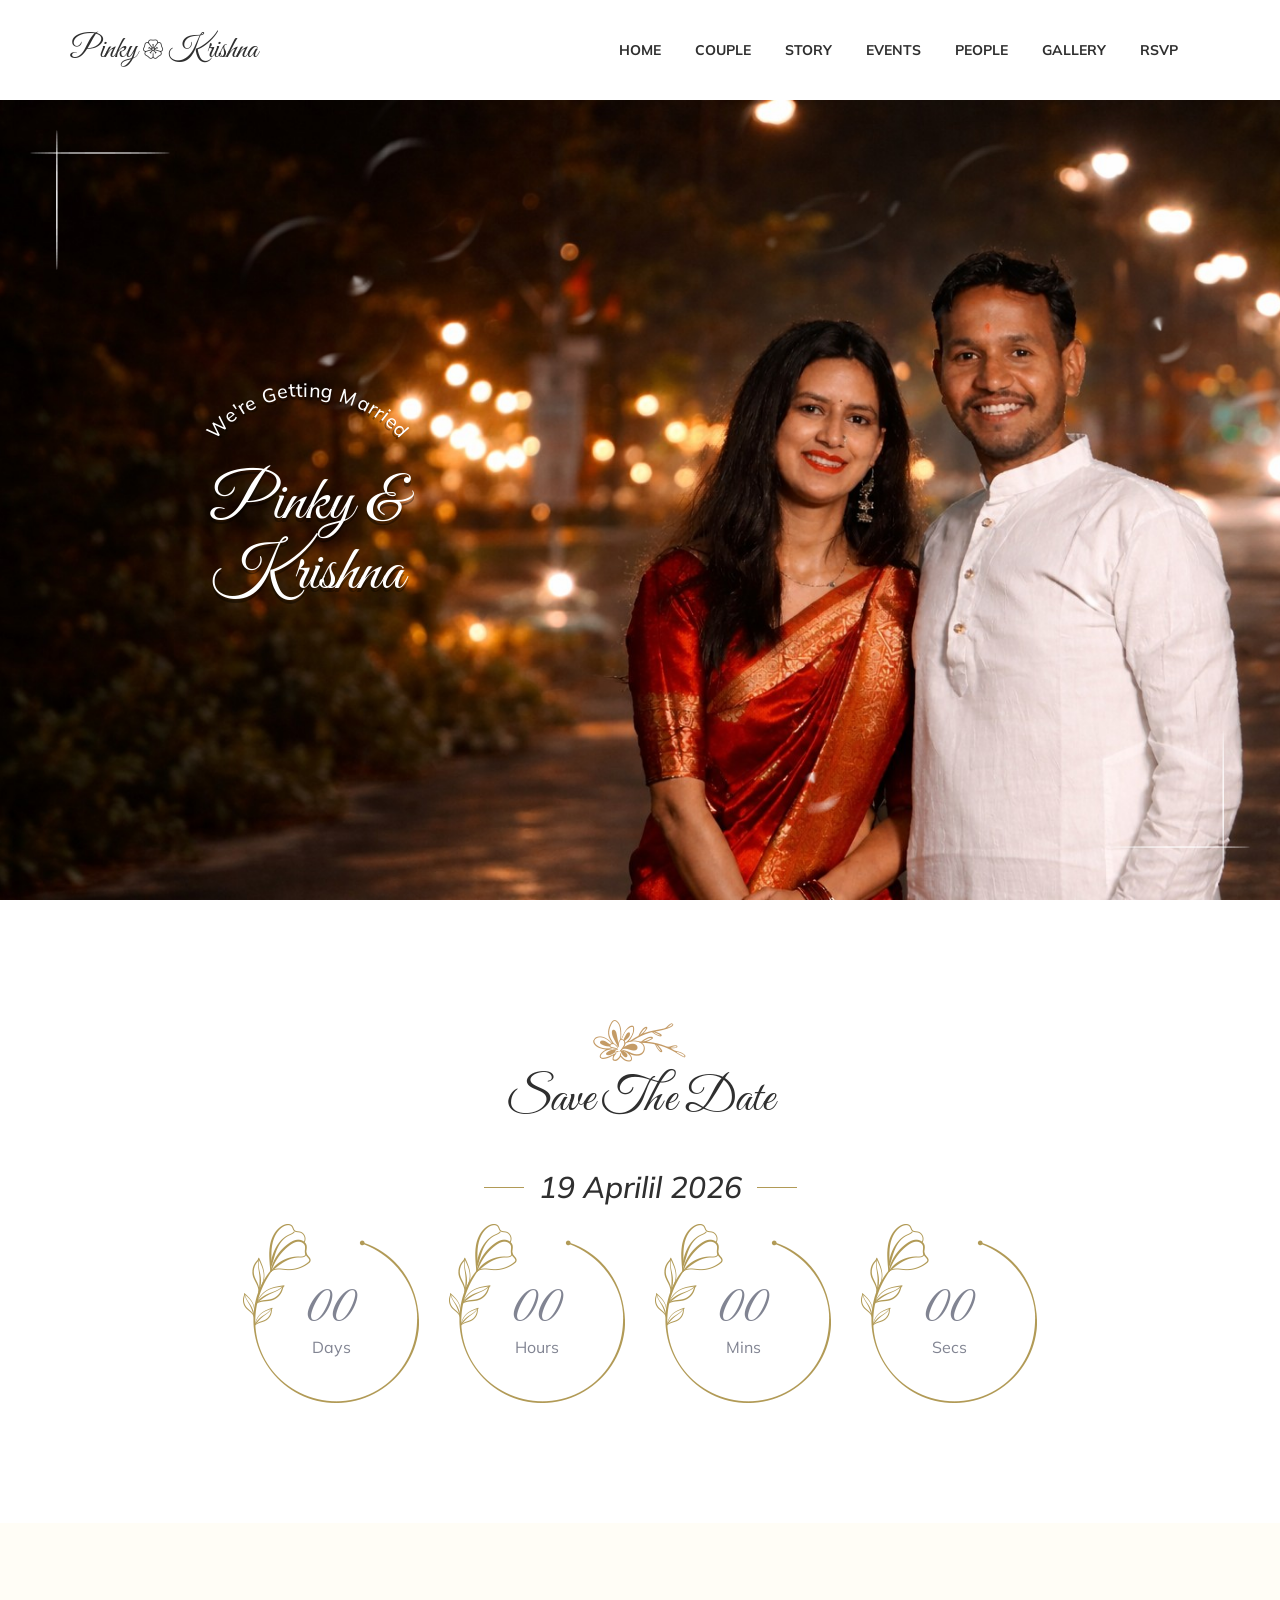
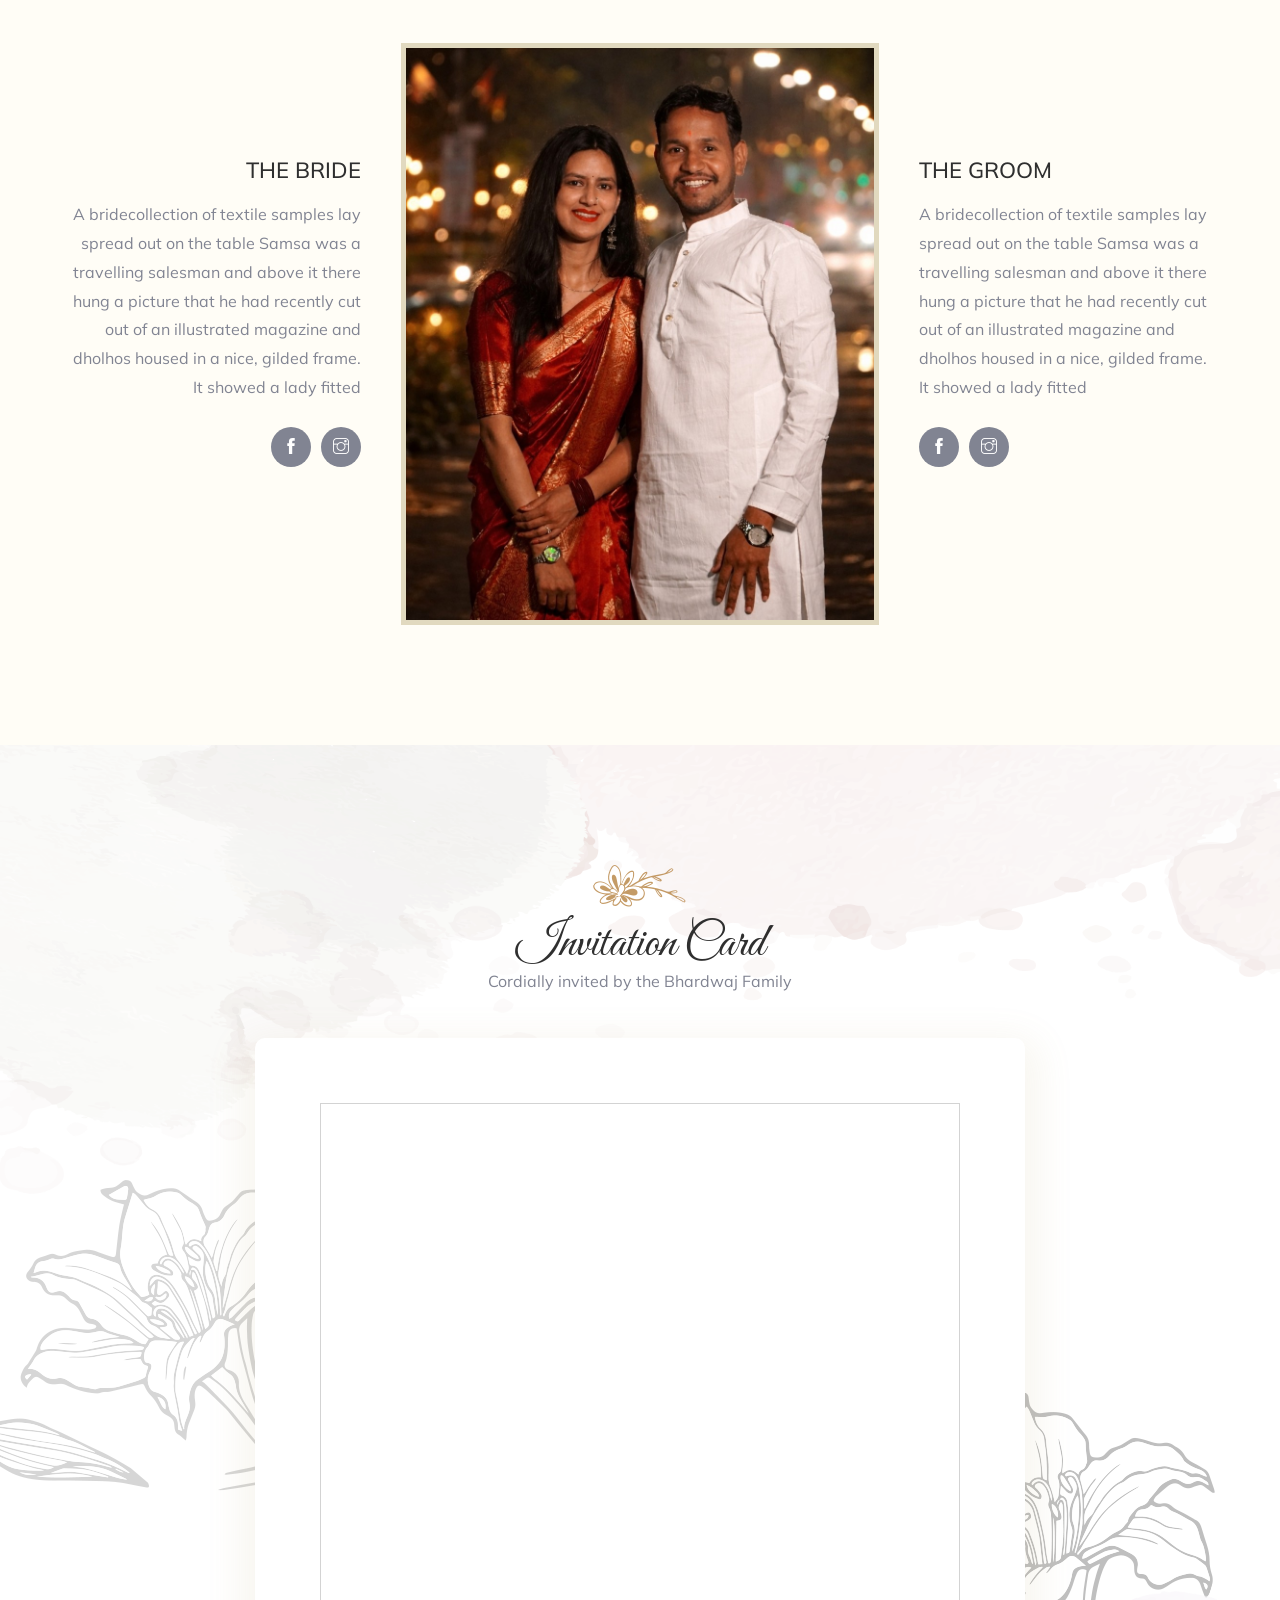
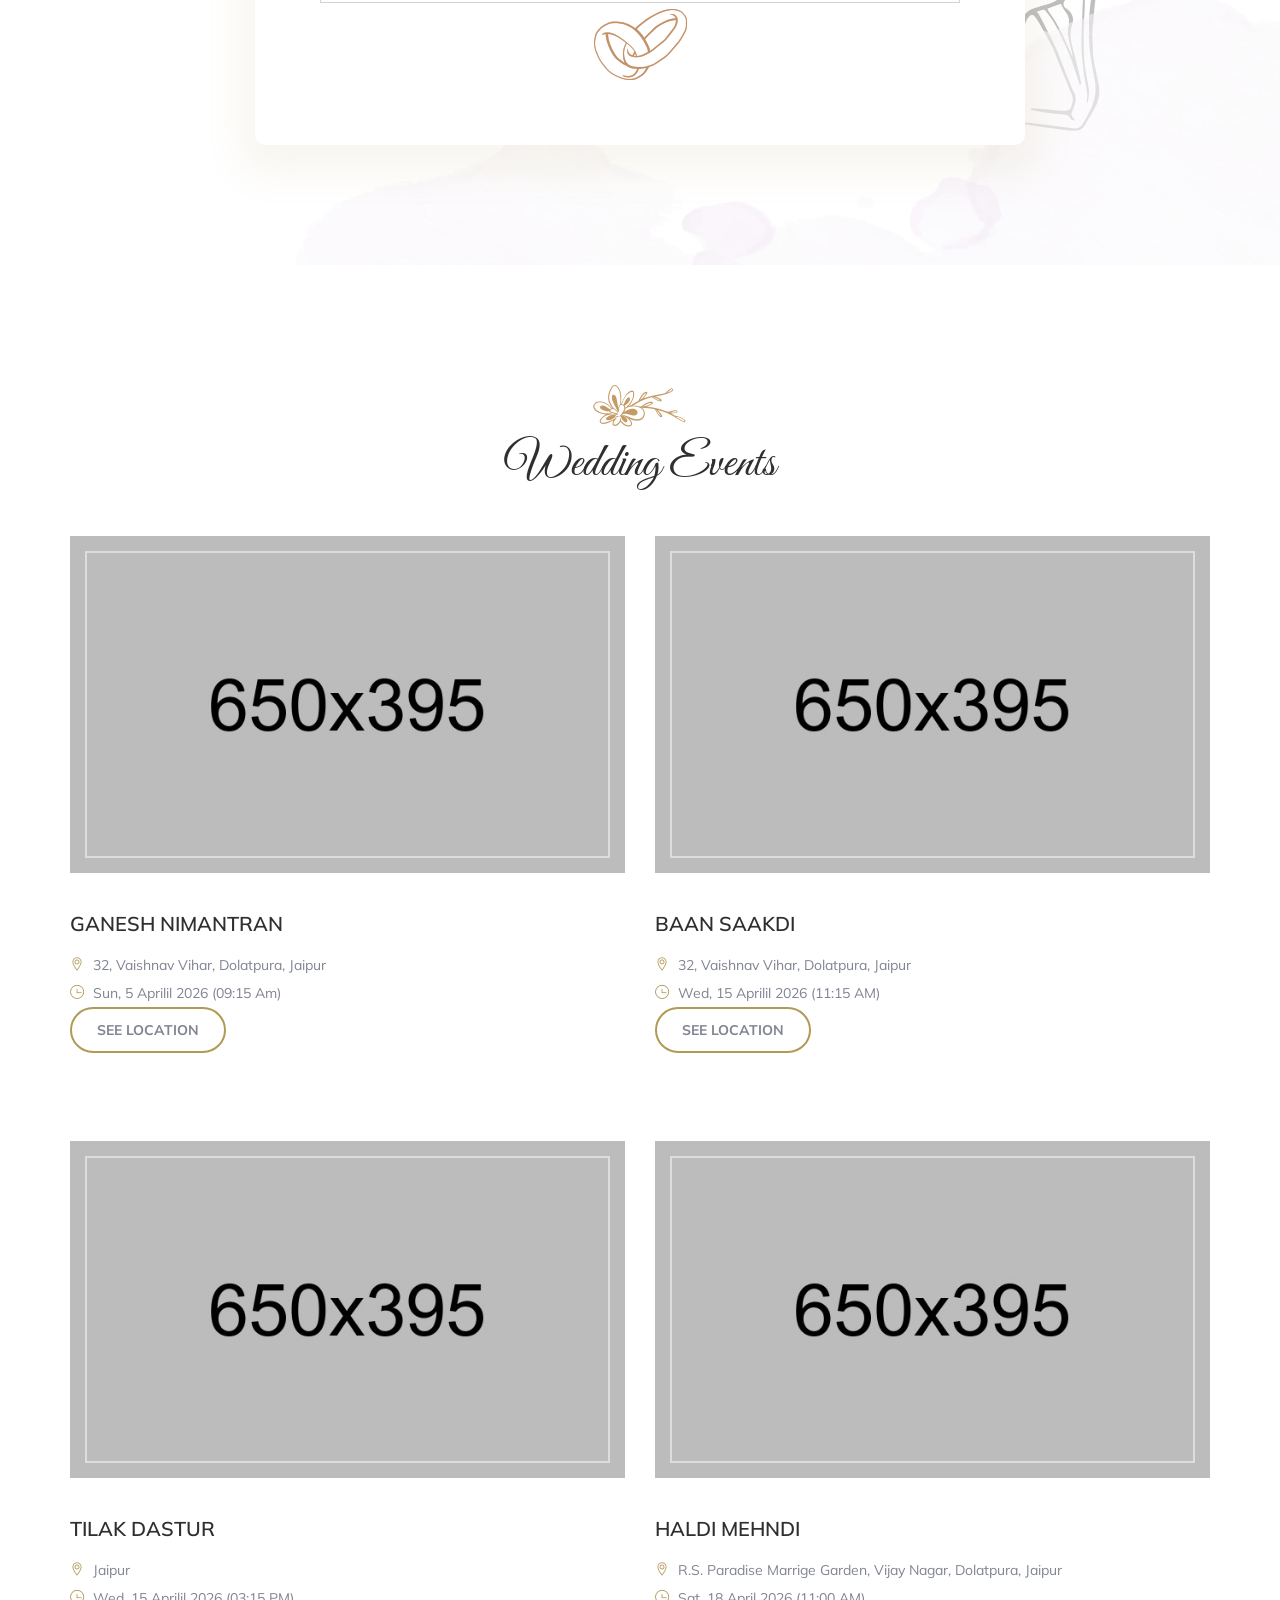
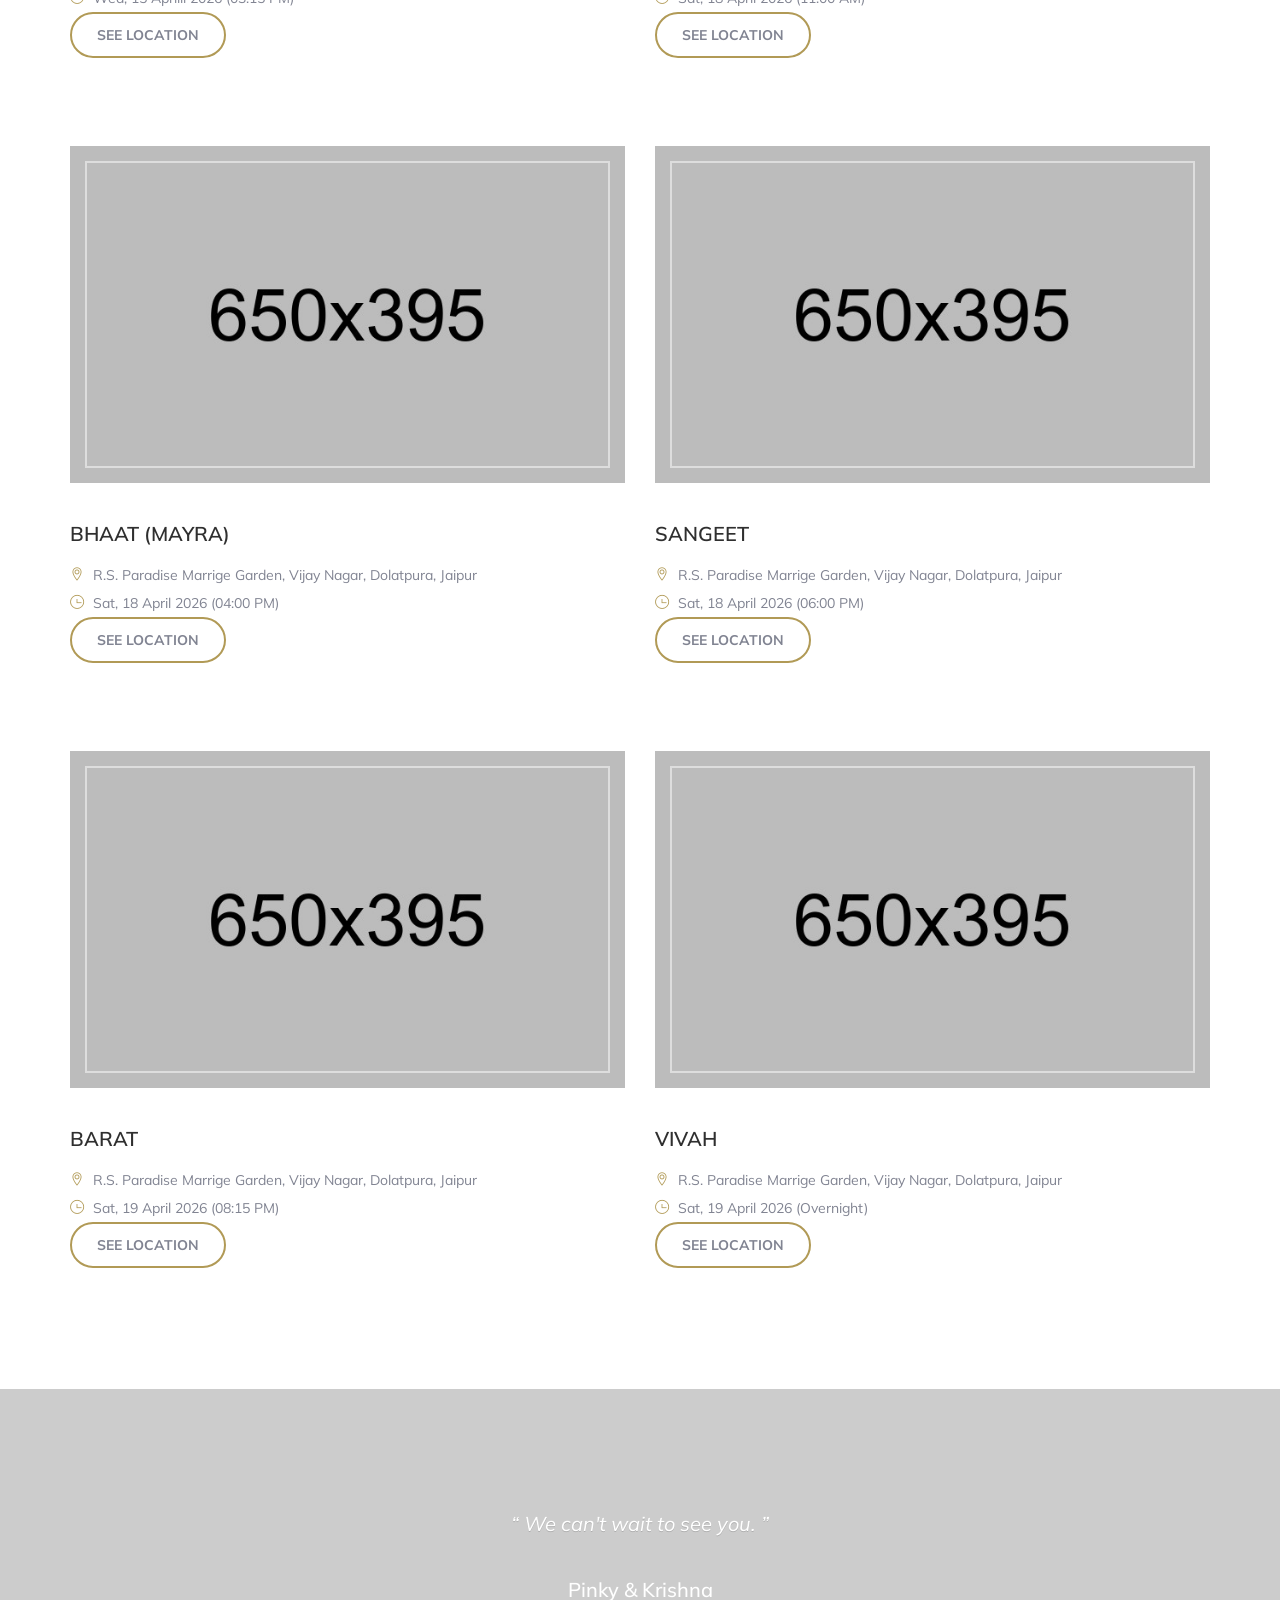
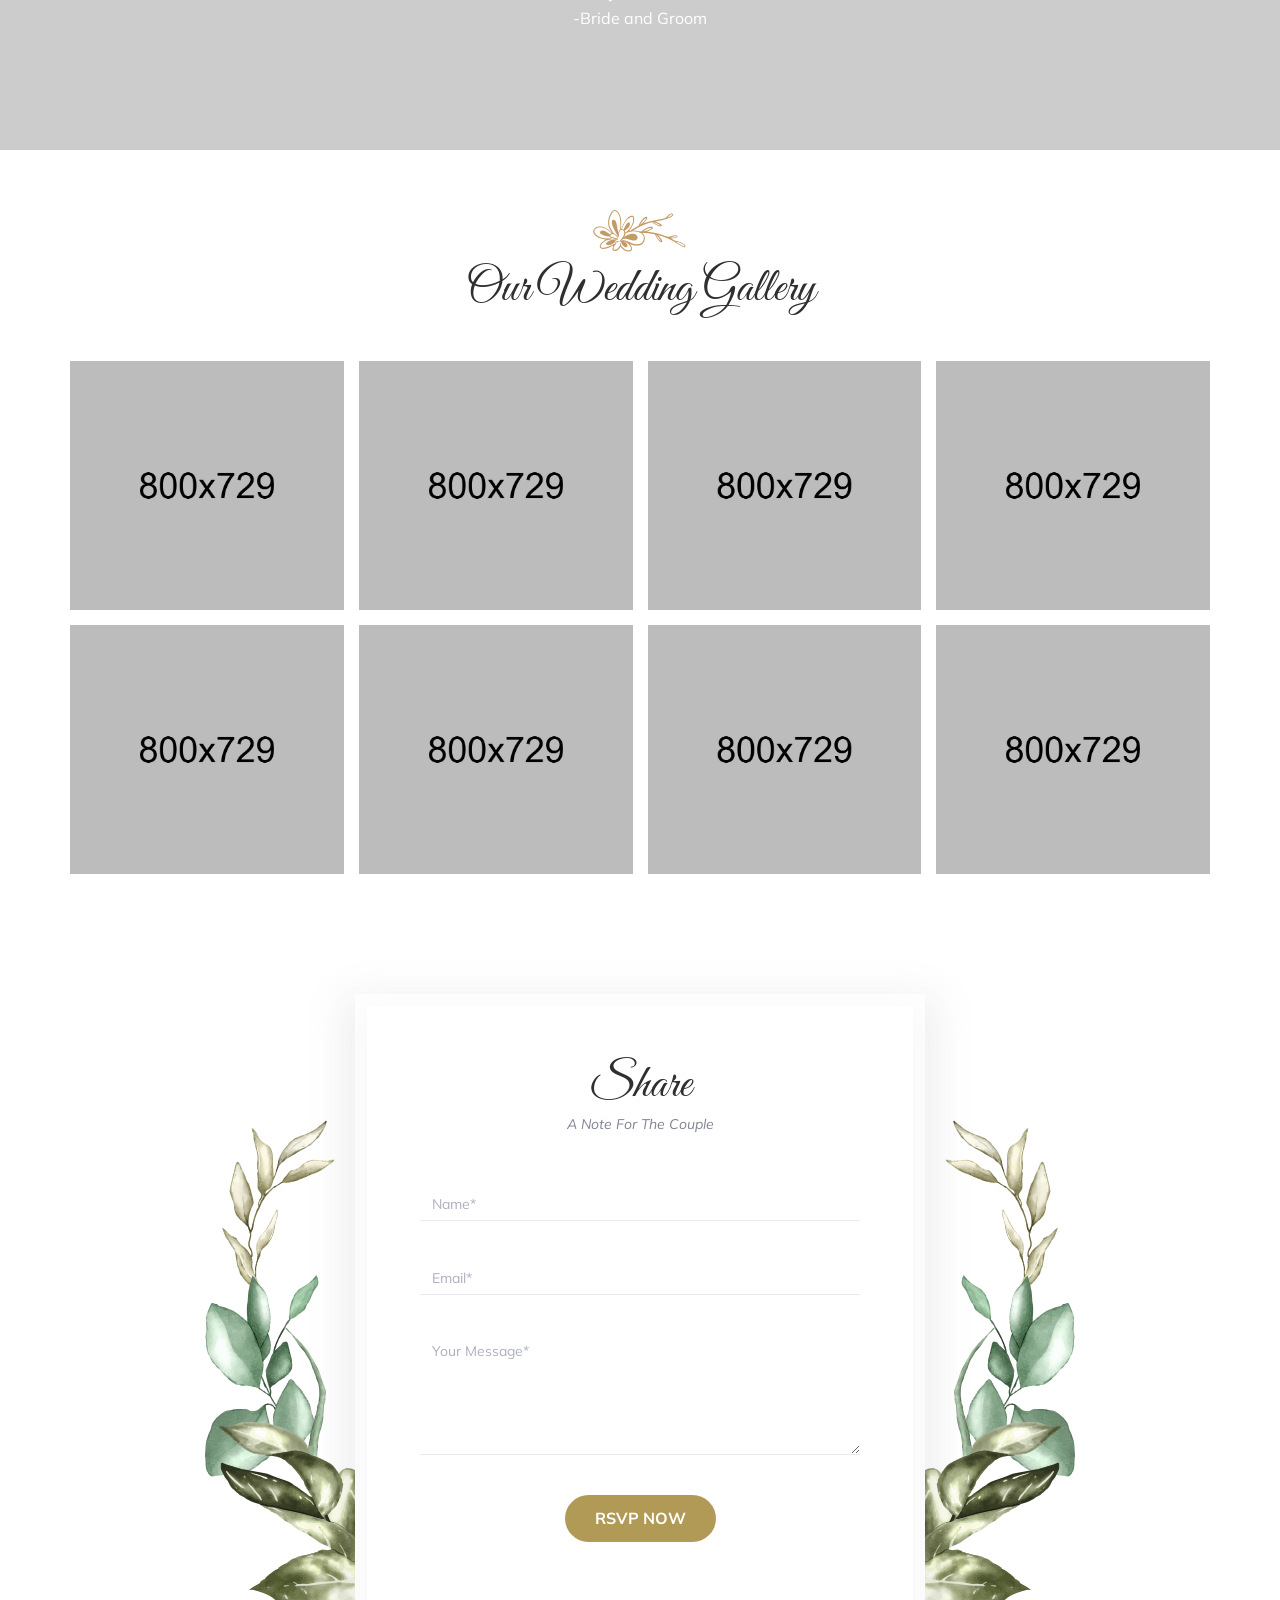
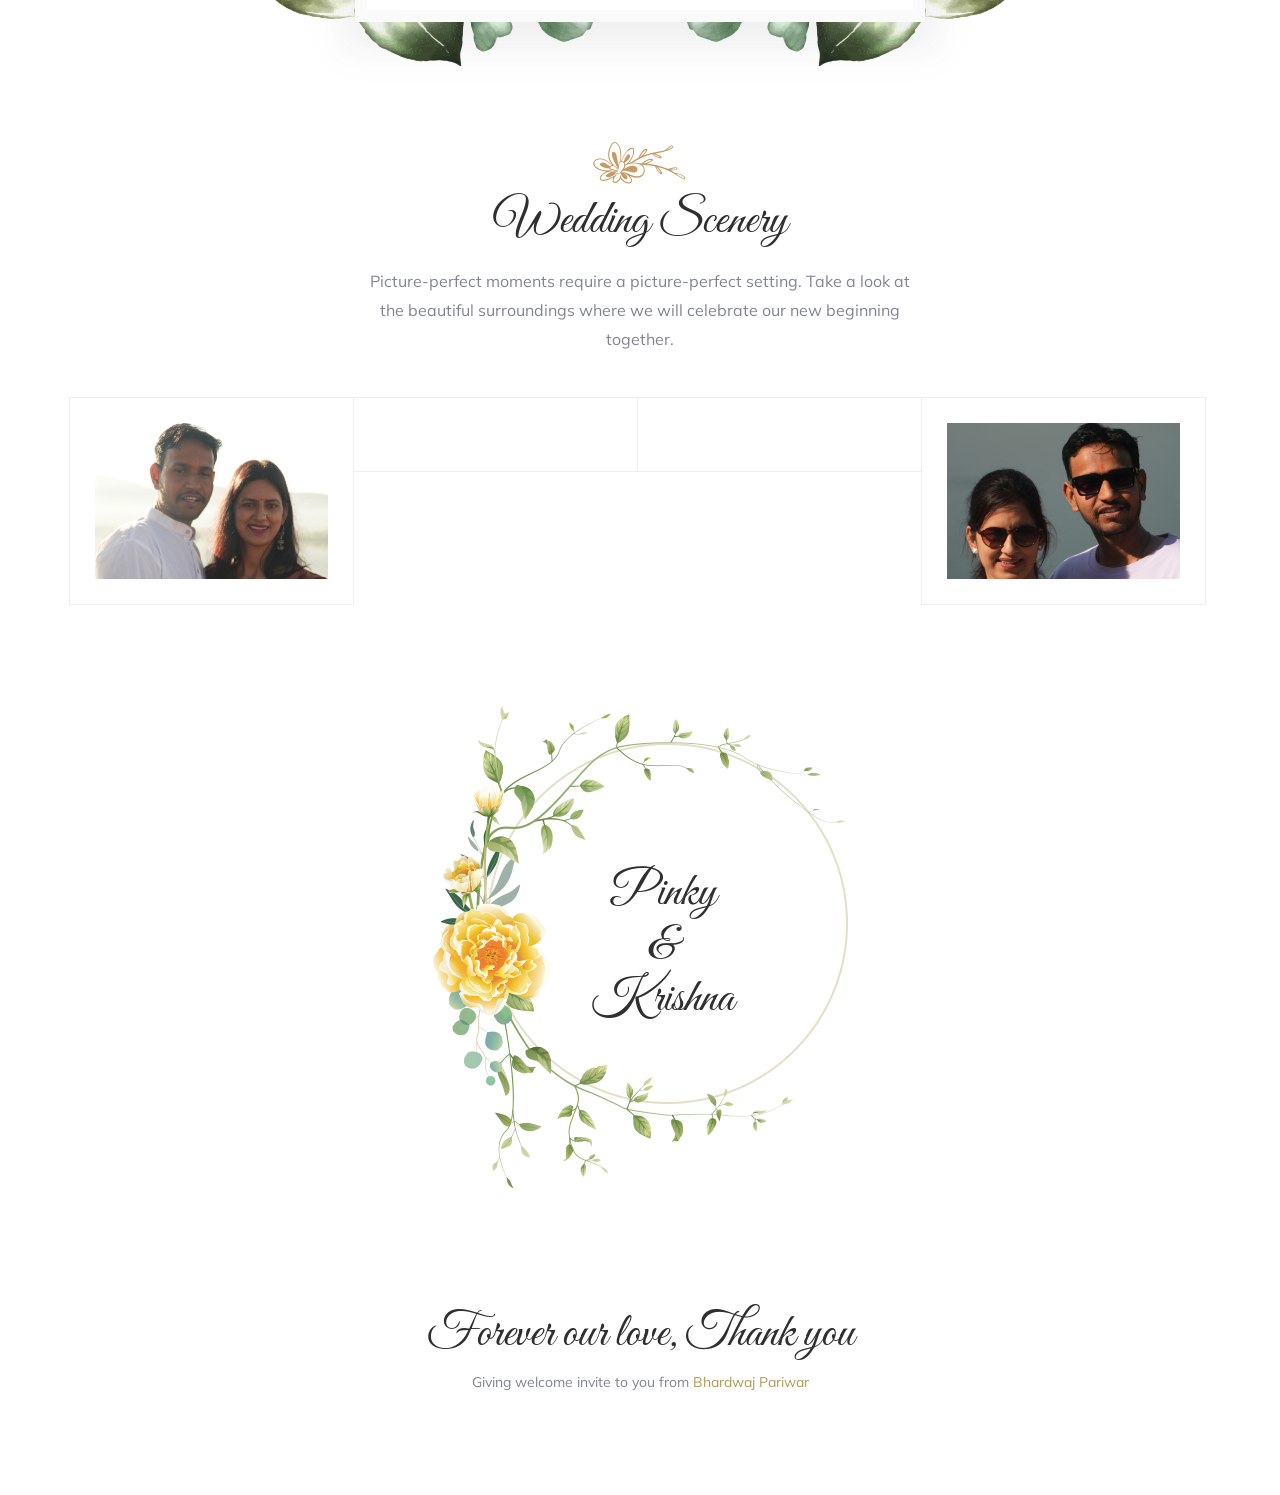
==== index.html @ 25757539 "fifth commit" ====
<!DOCTYPE html>
<html lang="en">
<head>
    <meta charset="utf-8">
    <meta http-equiv="X-UA-Compatible" content="IE=edge">
    <meta name="viewport" content="width=device-width, initial-scale=1">
    <meta name="author" content="irstheme">

    <title> Pinky Weds Krishna </title>
    
    <link href="assets/css/themify-icons.css" rel="stylesheet">
    <link href="assets/css/flaticon.css" rel="stylesheet">
    <link href="assets/css/bootstrap.min.css" rel="stylesheet">
    <link href="assets/css/animate.css" rel="stylesheet">
    <link href="assets/css/owl.carousel.css" rel="stylesheet">
    <link href="assets/css/owl.theme.css" rel="stylesheet">
    <link href="assets/css/slick.css" rel="stylesheet">
    <link href="assets/css/slick-theme.css" rel="stylesheet">
    <link href="assets/css/swiper.min.css" rel="stylesheet">
    <link href="assets/css/owl.transitions.css" rel="stylesheet">
    <link href="assets/css/jquery.fancybox.css" rel="stylesheet">
    <link href="assets/css/magnific-popup.css" rel="stylesheet">
    <link href="assets/css/style.css" rel="stylesheet">

    <!-- HTML5 shim and Respond.js for IE8 support of HTML5 elements and media queries -->
    <!--[if lt IE 9]>
    <script src="https://oss.maxcdn.com/html5shiv/3.7.3/html5shiv.min.js"></script>
    <script src="https://oss.maxcdn.com/respond/1.4.2/respond.min.js"></script>
    <![endif]-->

</head>

<body id="home">

    <!-- start page-wrapper -->
    <div class="page-wrapper">

        <!-- start preloader -->
        <div class="preloader">
            <div class="middle">
                <i class="fi flaticon-favorite-heart-button"></i>
                <i class="fi flaticon-favorite-heart-button"></i>
                <i class="fi flaticon-favorite-heart-button"></i>
                <i class="fi flaticon-favorite-heart-button"></i>
            </div>
        </div>
        <!-- end preloader --> 


        <!-- Start header -->
        <header id="header" class="site-header header-style-2">
            <nav class="navigation navbar navbar-default">
                <div class="container">
                    <div class="navbar-header">
                        <button type="button" class="open-btn">
                            <span class="sr-only">Toggle navigation</span>
                            <span class="icon-bar"></span>
                            <span class="icon-bar"></span>
                            <span class="icon-bar"></span>
                        </button>
                        <a class="navbar-brand" href="index.html">Pinky <i class="fi flaticon-spring"></i> Krishna</a>
                    </div>
                    <div id="navbar" class="navbar-collapse collapse navbar-right navigation-holder">
                        <button class="close-navbar"><i class="ti-close"></i></button>
                        <ul class="nav navbar-nav">
                            <li><a href="index.html">Home</a></li>
                            <li><a href="#couple">Couple</a></li>
                            <li><a href="#story">Story</a></li>
                            <li><a href="#events">Events</a></li>
                            <li><a href="#people">People</a></li>
                            <li><a href="#gallery">Gallery</a></li>
                            <li><a href="#rsvp">RSVP</a></li>
                        </ul>
                    </div><!-- end of nav-collapse -->
                </div><!-- end of container -->
            </nav>
        </header>
        <!-- end of header -->


        <!-- start of hero -->
        <section class="hero-slider hero-static">
            <div class="wedding-announcement">
                <div class="couple-text">
                    <h3 id="curve-text">We're Getting Married</h3>
                    <h2 class="wow slideInUp couple-name" data-wow-duration="1s">Pinky &amp; Krishna</h2>
                </div>
            </div>

            <div class="slide-inner slide-bg-image" data-background="assets/images/slider/slide-1.jpg">
            </div> <!-- end slide-inner --> 
            <div class="ripple"></div>
        </section>
        <!-- end of hero slider -->


        <!-- start wedding-date -->
        <section class="wedding-date section-padding">
            <div class="container">
                <div class="row">
                    <div class="col col-xs-12">
                        <div class="section-title">
                            <h2>Save the date</h2>
                        </div>
                    </div>
                </div>
                <div class="row">
                    <div class="col col-xs-12">
                        <h3>19 Aprilil 2026</h3>
                        <div class="clock-grids">
                            <div id="clock"></div>
                        </div>
                    </div>
                </div>
            </div> <!-- end container -->
        </section>
        <!-- end wedding-date -->


        <!-- start couple-section -->
        <section class="couple-section section-padding" id="couple">
            <div class="container">
                <div class="row">
                    <div class="col col-xs-12">
                        <div class="couple-area clearfix">
                            <div class="text-grid bride">
                                <h3>The bride</h3>
                                <p>A bridecollection of textile samples lay spread out on the table Samsa was a travelling salesman and above it there hung a picture that he had recently cut out of an illustrated magazine and dholhos housed in a nice, gilded frame. It showed a lady fitted </p>
                                <div class="social">
                                    <ul>
                                        <li><a href="#"><i class="ti-facebook"></i></a></li>
                                        <li><a href="#"><i class="ti-instagram"></i></a></li>
                                    </ul>
                                </div>
                            </div>
                            <div class="middle-couple-pic">
                                <img src="assets/images/couple.jpg" alt>
                            </div>
                            <div class="text-grid groom">
                                <h3>The Groom</h3>
                                <p>A bridecollection of textile samples lay spread out on the table Samsa was a travelling salesman and above it there hung a picture that he had recently cut out of an illustrated magazine and dholhos housed in a nice, gilded frame. It showed a lady fitted </p>
                                <div class="social">
                                    <ul>
                                        <li><a href="#"><i class="ti-facebook"></i></a></li>
                                        <li><a href="#"><i class="ti-instagram"></i></a></li>
                                    </ul>
                                </div>
                            </div>
                        </div>
                    </div>
                </div>
            </div> <!-- end container -->
        </section>
        <!-- end couple-section -->


        <!-- start love-sotry-section -->
        <section class="love-sotry-section section-padding" id="story">
            <div class="container">
                <div class="row">
                    <div class="col col-xs-12">
                        <div class="section-title">
                            <h2>Invitation Card</h2>
                            <div class="text">
                                <span>Cordially invited by the Bhardwaj Family</span>
                            </div>
                        </div>
                    </div>
                </div>
                <div class="row">
                    <div class="col col-xs-12">
                        <div class="story-grids">
                            <iframe allowfullscreen="allowfullscreen" allow="clipboard-write" scrolling="no" class="fp-iframe" src="https://heyzine.com/flip-book/5d186fa1d1.html" style="border: 1px solid lightgray; width: 100%; height: 500px;"></iframe>
                            <img src="assets/images/ring.png" alt>
                        </div>
                    </div>
                </div>
            </div> <!-- end container -->
        </section>
        <!-- end love-sotry-section -->


        <!-- start wedding-location-section -->
        <section class="wedding-location-section section-padding" id="events">
            <div class="container">
                <div class="row">
                    <div class="col col-xs-12">
                        <div class="section-title">
                            <h2>Wedding events</h2>
                        </div>
                    </div>
                </div>
                <div class="row">
                    <div class="col col-xs-12">
                        <div class="location-grids clearfix">
                            <div class="grid">
                                <div class="img-holder">
                                    <img src="assets/images/reception-pic.jpg" alt>
                                </div>
                                <h3>Ganesh Nimantran</h3>
                                <ul>
                                    <li><i class="ti-location-pin"></i> 32, Vaishnav Vihar, Dolatpura, Jaipur</li>
                                    <li><i class="ti-time"></i> Sun, 5 Aprilil 2026 (09:15 Am)</li>
                                </ul>
                                <a class="see-location-btn popup-gmaps" href="https://www.google.com/maps/embed?pb=!1m18!1m12!1m3!1d339.0378979381276!2d75.72010954595551!3d27.037592393394988!2m3!1f0!2f0!3f0!3m2!1i1024!2i768!4f13.1!3m3!1m2!1s0x396dadda86ad9955%3A0x1464c227fa3e23bf!2sGyanji%20Farm%20house!5e1!3m2!1sen!2sin!4v1774429394224!5m2!1sen!2sin">
                                    See location <i class="fa fa-angle-right"></i>
                                </a>
                            </div>
                            <div class="grid">
                                <div class="img-holder">
                                    <img src="assets/images/wedding-party-pic.jpg" alt>
                                </div>
                                <h3>Baan Saakdi</h3>
                                <ul>
                                    <li><i class="ti-location-pin"></i> 32, Vaishnav Vihar, Dolatpura, Jaipur</li>
                                    <li><i class="ti-time"></i> Wed, 15 Aprilil 2026 (11:15 AM)</li>
                                </ul>
                                <a class="see-location-btn popup-gmaps" href="https://www.google.com/maps/embed?pb=!1m14!1m8!1m3!1d844.5750116775276!2d75.7197129!3d27.025212!3m2!1i1024!2i768!4f13.1!3m3!1m2!1s0x396dad0028d109af%3A0x3a972fdfdc4ff3ba!2sR.s%20pardise%20marriage%20garden!5e1!3m2!1sen!2sin!4v1774428177302!5m2!1sen!2sin">
                                    See location <i class="fa fa-angle-right"></i>
                                </a>
                            </div>
                            <div class="grid">
                                <div class="img-holder">
                                    <img src="assets/images/wedding-party-pic.jpg" alt>
                                </div>
                                <h3>Tilak Dastur</h3>
                                <ul>
                                    <li><i class="ti-location-pin"></i> Jaipur</li>
                                    <li><i class="ti-time"></i> Wed, 15 Aprilil 2026 (03:15 PM)</li>
                                </ul>
                                <a class="see-location-btn popup-gmaps" href="https://www.google.com/maps/embed?pb=!1m18!1m12!1m3!1d3650.072217139369!2d90.40632831544468!3d23.816030892181896!2m3!1f0!2f0!3f0!3m2!1i1024!2i768!4f13.1!3m3!1m2!1s0x3755c6feb6c1b7b1%3A0x76350c55ebc50c34!2sRadisson%20Blu%20Dhaka%20Water%20Garden!5e0!3m2!1sen!2sbd!4v1566623079021!5m2!1sen!2sbd">
                                    See location <i class="fa fa-angle-right"></i>
                                </a>
                            </div>
                            <div class="grid">
                                <div class="img-holder">
                                    <img src="assets/images/wedding-party-pic.jpg" alt>
                                </div>
                                <h3>Haldi Mehndi</h3>
                                <ul>
                                    <li><i class="ti-location-pin"></i> R.S. Paradise Marrige Garden, Vijay Nagar, Dolatpura, Jaipur</li>
                                    <li><i class="ti-time"></i> Sat, 18 April 2026 (11:00 AM)</li>
                                </ul>
                               <a class="see-location-btn popup-gmaps" href="https://www.google.com/maps/embed?pb=!1m18!1m12!1m3!1d3650.072217139369!2d90.40632831544468!3d23.816030892181896!2m3!1f0!2f0!3f0!3m2!1i1024!2i768!4f13.1!3m3!1m2!1s0x3755c6feb6c1b7b1%3A0x76350c55ebc50c34!2sRadisson%20Blu%20Dhaka%20Water%20Garden!5e0!3m2!1sen!2sbd!4v1566623079021!5m2!1sen!2sbd">
                                    See location <i class="fa fa-angle-right"></i>
                                </a>
                            </div>
                            <div class="grid">
                                <div class="img-holder">
                                    <img src="assets/images/wedding-party-pic.jpg" alt>
                                </div>
                                <h3>Bhaat (Mayra)</h3>
                                <ul>
                                    <li><i class="ti-location-pin"></i> R.S. Paradise Marrige Garden, Vijay Nagar, Dolatpura, Jaipur</li>
                                    <li><i class="ti-time"></i> Sat, 18 April 2026 (04:00 PM)</li>
                                </ul>
                               <a class="see-location-btn popup-gmaps" href="https://www.google.com/maps/embed?pb=!1m18!1m12!1m3!1d3650.072217139369!2d90.40632831544468!3d23.816030892181896!2m3!1f0!2f0!3f0!3m2!1i1024!2i768!4f13.1!3m3!1m2!1s0x3755c6feb6c1b7b1%3A0x76350c55ebc50c34!2sRadisson%20Blu%20Dhaka%20Water%20Garden!5e0!3m2!1sen!2sbd!4v1566623079021!5m2!1sen!2sbd">
                                    See location <i class="fa fa-angle-right"></i>
                                </a>
                            </div>
                            <div class="grid">
                                <div class="img-holder">
                                    <img src="assets/images/wedding-party-pic.jpg" alt>
                                </div>
                                <h3>Sangeet</h3>
                                <ul>
                                    <li><i class="ti-location-pin"></i> R.S. Paradise Marrige Garden, Vijay Nagar, Dolatpura, Jaipur</li>
                                    <li><i class="ti-time"></i> Sat, 18 April 2026 (06:00 PM)</li>
                                </ul>
                               <a class="see-location-btn popup-gmaps" href="https://www.google.com/maps/embed?pb=!1m18!1m12!1m3!1d3650.072217139369!2d90.40632831544468!3d23.816030892181896!2m3!1f0!2f0!3f0!3m2!1i1024!2i768!4f13.1!3m3!1m2!1s0x3755c6feb6c1b7b1%3A0x76350c55ebc50c34!2sRadisson%20Blu%20Dhaka%20Water%20Garden!5e0!3m2!1sen!2sbd!4v1566623079021!5m2!1sen!2sbd">
                                    See location <i class="fa fa-angle-right"></i>
                                </a>
                            </div>
                            <div class="grid">
                                <div class="img-holder">
                                    <img src="assets/images/wedding-party-pic.jpg" alt>
                                </div>
                                <h3>Barat</h3>
                                <ul>
                                    <li><i class="ti-location-pin"></i> R.S. Paradise Marrige Garden, Vijay Nagar, Dolatpura, Jaipur</li>
                                    <li><i class="ti-time"></i> Sat, 19 April 2026 (08:15 PM)</li>
                                </ul>
                               <a class="see-location-btn popup-gmaps" href="https://www.google.com/maps/embed?pb=!1m18!1m12!1m3!1d3650.072217139369!2d90.40632831544468!3d23.816030892181896!2m3!1f0!2f0!3f0!3m2!1i1024!2i768!4f13.1!3m3!1m2!1s0x3755c6feb6c1b7b1%3A0x76350c55ebc50c34!2sRadisson%20Blu%20Dhaka%20Water%20Garden!5e0!3m2!1sen!2sbd!4v1566623079021!5m2!1sen!2sbd">
                                    See location <i class="fa fa-angle-right"></i>
                                </a>
                            </div>
                            <div class="grid">
                                <div class="img-holder">
                                    <img src="assets/images/wedding-party-pic.jpg" alt>
                                </div>
                                <h3>Vivah</h3>
                                <ul>
                                    <li><i class="ti-location-pin"></i> R.S. Paradise Marrige Garden, Vijay Nagar, Dolatpura, Jaipur</li>
                                    <li><i class="ti-time"></i> Sat, 19 April 2026 (Overnight)</li>
                                </ul>
                               <a class="see-location-btn popup-gmaps" href="https://www.google.com/maps/embed?pb=!1m18!1m12!1m3!1d3650.072217139369!2d90.40632831544468!3d23.816030892181896!2m3!1f0!2f0!3f0!3m2!1i1024!2i768!4f13.1!3m3!1m2!1s0x3755c6feb6c1b7b1%3A0x76350c55ebc50c34!2sRadisson%20Blu%20Dhaka%20Water%20Garden!5e0!3m2!1sen!2sbd!4v1566623079021!5m2!1sen!2sbd">
                                    See location <i class="fa fa-angle-right"></i>
                                </a>
                            </div>
                        </div>
                    </div>
                </div>
            </div>
        </section>
        <!-- end wedding-location-section -->


        <!-- start wishes-section -->
        <section class="wishes-section">
            <div class="container">
                <div class="row">
                    <div class="col col-lg-8 col-lg-offset-2">
                        <div class="text">
                            <p>“ We can't wait to see you. ”</p>
                            <h5>Pinky & Krishna</h5>
                            <span>-Bride and Groom</span>
                        </div>
                    </div>
                </div>
            </div>
        </section>
        <!-- end wishes-section -->


        <!-- start groomsmen-bridesmaid section -->
        <!-- <section class="groomsmen-bridesmaid section-padding" id="people">
            <div class="container">
                <div class="row">
                    <div class="col col-xs-12">
                        <div class="section-title">
                            <h2>Groomsmen & Bridesmaid</h2>
                        </div>
                    </div>
                </div>
                <div class="row">
                    <div class="col col-xs-12">
                        <div class="groomsmen-bridesmaid-grids clearfix">
                            <div class="grid">
                                <div class="img-holder">
                                    <img src="assets/images/groomsmen/img-1.jpg" alt>
                                </div>
                                <div class="details">
                                    <h4>Michel Hon</h4>
                                    <p>Best Man</p>
                                    <ul>
                                        <li><a href="#"><i class="ti-facebook"></i></a></li>
                                      
                                        <li><a href="#"><i class="ti-instagram"></i></a></li>
                                       
                                    </ul>
                                </div>
                            </div>
                            <div class="grid">
                                <div class="img-holder">
                                    <img src="assets/images/groomsmen/img-2.jpg" alt>
                                </div>
                                <div class="details">
                                    <h4>Doller Jhon</h4>
                                    <p>Best friend</p>
                                    <ul>
                                        <li><a href="#"><i class="ti-facebook"></i></a></li>
                                      
                                        <li><a href="#"><i class="ti-instagram"></i></a></li>
                                       
                                    </ul>
                                </div>
                            </div>
                            <div class="grid">
                                <div class="img-holder">
                                    <img src="assets/images/groomsmen/img-3.jpg" alt>
                                </div>
                                <div class="details">
                                    <h4>Amrshal dow</h4>
                                    <p>Friend</p>
                                    <ul>
                                        <li><a href="#"><i class="ti-facebook"></i></a></li>
                                      
                                        <li><a href="#"><i class="ti-instagram"></i></a></li>
                                       
                                    </ul>
                                </div>
                            </div>
                            <div class="grid">
                                <div class="img-holder">
                                    <img src="assets/images/groomsmen/img-4.jpg" alt>
                                </div>
                                <div class="details">
                                    <h4>Bhogel New</h4>
                                    <p>Friend</p>
                                    <ul>
                                        <li><a href="#"><i class="ti-facebook"></i></a></li>
                                      
                                        <li><a href="#"><i class="ti-instagram"></i></a></li>
                                       
                                    </ul>
                                </div>
                            </div>
                            <div class="grid">
                                <div class="img-holder">
                                    <img src="assets/images/bridesmaid/img-1.jpg" alt>
                                </div>
                                <div class="details">
                                    <h4>Michel Hon</h4>
                                    <p>Best Man</p>
                                    <ul>
                                        <li><a href="#"><i class="ti-facebook"></i></a></li>
                                      
                                        <li><a href="#"><i class="ti-instagram"></i></a></li>
                                       
                                    </ul>
                                </div>
                            </div>
                            <div class="grid">
                                <div class="img-holder">
                                    <img src="assets/images/bridesmaid/img-2.jpg" alt>
                                </div>
                                <div class="details">
                                    <h4>Doller Jhon</h4>
                                    <p>Best friend</p>
                                    <ul>
                                        <li><a href="#"><i class="ti-facebook"></i></a></li>
                                      
                                        <li><a href="#"><i class="ti-instagram"></i></a></li>
                                       
                                    </ul>
                                </div>
                            </div>
                            <div class="grid">
                                <div class="img-holder">
                                    <img src="assets/images/bridesmaid/img-3.jpg" alt>
                                </div>
                                <div class="details">
                                    <h4>Amrshal dow</h4>
                                    <p>Friend</p>
                                    <ul>
                                        <li><a href="#"><i class="ti-facebook"></i></a></li>
                                      
                                        <li><a href="#"><i class="ti-instagram"></i></a></li>
                                       
                                    </ul>
                                </div>
                            </div>
                            <div class="grid">
                                <div class="img-holder">
                                    <img src="assets/images/bridesmaid/img-4.jpg" alt>
                                </div>
                                <div class="details">
                                    <h4>Bhogel New</h4>
                                    <p>Friend</p>
                                    <ul>
                                        <li><a href="#"><i class="ti-facebook"></i></a></li>
                                      
                                        <li><a href="#"><i class="ti-instagram"></i></a></li>
                                       
                                    </ul>
                                </div>
                            </div>
                        </div>
                    </div>
                </div>
            </div>
        </section> -->
        <!-- end groomsmen-bridesmaid section -->


        <!-- start gallery-section -->
        <section class="gallery-section section-padding" id="gallery">
            <div class="container">
                <div class="row">
                    <div class="col col-xs-12">
                        <div class="section-title">
                            <h2>Our wedding gallery</h2>
                        </div>
                    </div>
                </div>
                <div class="row">
                    <div class="col col-xs-12">
                        <div class="gallery-grids">
                            <div class="grid">
                                <a href="https://drive.google.com/drive/folders/1NHwQgCayj1puJzQzt7pV0Fy7oOCyXR3r?usp=sharing" class="fancybox" data-fancybox-group="gall-1">
                                    <img src="assets/images/gallery/img-1.jpg" alt="Shubh Shuruat">
                                </a>
                            </div>
                            <div class="grid">
                                <a href="https://drive.google.com/drive/folders/1V3BF0NFCUjcm6eTbnSsfICiU9dh26jl-?usp=sharing" class="fancybox" data-fancybox-group="gall-1">
                                    <img src="assets/images/gallery/img-2.jpg" alt="Baan Sakdi">
                                </a>
                            </div>
                            <div class="grid">
                                <a href="https://drive.google.com/drive/folders/18Yje1NTdaMC_eLdl3N68oAiqDbG4vEg0?usp=sharing" class="fancybox" data-fancybox-group="gall-1">
                                    <img src="assets/images/gallery/img-3.jpg" alt="Lagan Tika(Roka Royal)">
                                </a>
                            </div>
                            <div class="grid">
                                <a href="https://drive.google.com/drive/folders/1bLprePtzUrBcigPxugEeJms-LWsZsH3Q?usp=sharing" class="fancybox" data-fancybox-group="gall-1">
                                    <img src="assets/images/gallery/img-5.jpg" alt="Haldi And Mehndi Hungama">
                                </a>
                            </div>
                            <div class="grid">
                                <a href="https://drive.google.com/drive/folders/1gFs0lkaEFOag3aMOkgXNj3MeQSijQ63v?usp=sharing" class="fancybox" data-fancybox-group="gall-1">
                                    <img src="assets/images/gallery/img-7.jpg" alt="Mayra">
                                </a>
                            </div>
                            <div class="grid">
                                <a href="https://drive.google.com/drive/folders/1uk30PqtYT4FYUN0L8oeNnicLIlHQ2ZFH?usp=sharing" class="fancybox" data-fancybox-group="gall-1">
                                    <img src="assets/images/gallery/img-7.jpg" alt="Shaam Saayndaar">
                                </a>
                            </div>
                            <div class="grid">
                                <a href="https://drive.google.com/drive/folders/1K8v-UGnuhO_McvZO5kwZCDfe52U8WX6L?usp=sharing" class="fancybox" data-fancybox-group="gall-1">
                                    <img src="assets/images/gallery/img-7.jpg" alt="Barat Night">
                                </a>
                            </div>
                             <div class="grid">
                                <a href="https://drive.google.com/drive/folders/1Ug7cgnDHA9pFKa5gPSupJFgP-8WEiYE6?usp=sharing" class="fancybox" data-fancybox-group="gall-1">
                                    <img src="assets/images/gallery/img-7.jpg" alt="Forever Moments">
                                </a>
                            </div>
                        </div>
                    </div>
                </div>
            </div> <!-- end container -->
        </section>
        <!-- end gallery-section -->


        <!-- start rsvp-section -->
        <section class="rsvp-section section-padding" id="rsvp">
            <div class="container">
                <div class="row">
                    <div class="col col-xs-12">
                        <div class="rspv-form">
                            <h3>Share </h3>
                            <p>A Note For The Couple</p>
                            <div class="left-flower"></div>
                            <div class="right-flower"></div>
                            <form id="rsvp-form" class="clearfix form validate-rsvp-form row" method="post">
                                <div>
                                    <input type="text" name="name" class="form-control" placeholder="Name*">
                                </div>
                                <div>
                                    <input type="email" name="email" class="form-control" placeholder="Email*">
                                </div>
                                <div>
                                    <textarea class="form-control" name="notes" placeholder="Your Message*"></textarea>
                                </div>
                                <div class="submit-btn">
                                    <button type="submit" class="theme-btn">RSVP now</button>
                                    <div id="loader">
                                        <i class="ti-reload"></i>
                                    </div>
                                </div>
                                <div class="success-error-message">
                                    <div id="success">Thank you</div>
                                    <div id="error"> Error occurred while sending email. Please try again later. </div>
                                </div>
                            </form>
                        </div>
                    </div>
                </div>
            </div> <!-- end container -->
        </section>
        <!-- end rsvp-section -->


        <!-- start gift-registry-section -->
        <section class="gift-registry-section section-padding p-t-0">
            <div class="container">
                <div class="row">
                    <div class="col col-lg-6 col-lg-offset-3">
                        <div class="section-title-s2">
                            <h2>Wedding Scenery</h2>
                            <p>Picture-perfect moments require a picture-perfect setting. Take a look at the beautiful surroundings where we will celebrate our new beginning together.</p>
                        </div>
                    </div>
                </div>
                <div class="row">
                    <div class="col col-xs-12">
                        <div class="partner-grids clearfix">
                            <div class="grid">
                                <img src="assets/images/partners/img-1.jpg" alt>
                            </div>
                            <div class="grid">
                                <img src="assets/images/partners/img-2.jpg" alt>
                            </div>
                            <div class="grid">
                                <img src="assets/images/partners/img-3.jpg" alt>
                            </div>
                            <div class="grid">
                                <img src="assets/images/partners/img-4.jpg" alt>
                            </div>
                        </div>
                    </div>
                </div>
            </div> <!-- end contianer -->
        </section>
        <!-- end gift-registry-section -->


        <!-- start footer-section -->
        <footer class="footer-section">
            <div class="container">
                <div class="row">
                    <div class="col col-xs-12">
                        <div class="footer-area">
                            <div class="couple-name">
                                <h2>Pinky <br>& <br>Krishna</h2>
                            </div>
                            <h3>Forever our love, Thank you</h3>
                            <p>Giving welcome invite to you from <a>Bhardwaj Pariwar</a></p>
                        </div>
                    </div>
                </div>
            </div> <!-- end container -->
        </footer>
        <!-- end footer-section -->


    </div>
    <!-- end of page-wrapper -->



    <!-- All JavaScript files
    ================================================== -->
    <script src="assets/js/jquery.min.js"></script>
    <script src="assets/js/bootstrap.min.js"></script>

    <!-- Plugins for this template -->
    <script src="assets/js/jquery-plugin-collection.js"></script>
    <script src="assets/js/jquery.arctext.js"></script>

    <!-- Custom script for this template -->
    <script src="assets/js/script.js"></script>
</body>
</html>
---- assets/css/themify-icons.css ----
@font-face {
	font-family: 'themify';
	src:url('../fonts/themify.eot?-fvbane');
	src:url('../fonts/themify.eot?#iefix-fvbane') format('embedded-opentype'),
		url('../fonts/themify.woff?-fvbane') format('woff'),
		url('../fonts/themify.ttf?-fvbane') format('truetype'),
		url('../fonts/themify.svg?-fvbane#themify') format('svg');
	font-weight: normal;
	font-style: normal;
}

[class^="ti-"], [class*=" ti-"] {
	font-family: 'themify';
	speak: none;
	font-style: normal;
	font-weight: normal;
	font-variant: normal;
	text-transform: none;
	line-height: 1;

	/* Better Font Rendering =========== */
	-webkit-font-smoothing: antialiased;
	-moz-osx-font-smoothing: grayscale;
}

.ti-wand:before {
	content: "\e600";
}
.ti-volume:before {
	content: "\e601";
}
.ti-user:before {
	content: "\e602";
}
.ti-unlock:before {
	content: "\e603";
}
.ti-unlink:before {
	content: "\e604";
}
.ti-trash:before {
	content: "\e605";
}
.ti-thought:before {
	content: "\e606";
}
.ti-target:before {
	content: "\e607";
}
.ti-tag:before {
	content: "\e608";
}
.ti-tablet:before {
	content: "\e609";
}
.ti-star:before {
	content: "\e60a";
}
.ti-spray:before {
	content: "\e60b";
}
.ti-signal:before {
	content: "\e60c";
}
.ti-shopping-cart:before {
	content: "\e60d";
}
.ti-shopping-cart-full:before {
	content: "\e60e";
}
.ti-settings:before {
	content: "\e60f";
}
.ti-search:before {
	content: "\e610";
}
.ti-zoom-in:before {
	content: "\e611";
}
.ti-zoom-out:before {
	content: "\e612";
}
.ti-cut:before {
	content: "\e613";
}
.ti-ruler:before {
	content: "\e614";
}
.ti-ruler-pencil:before {
	content: "\e615";
}
.ti-ruler-alt:before {
	content: "\e616";
}
.ti-bookmark:before {
	content: "\e617";
}
.ti-bookmark-alt:before {
	content: "\e618";
}
.ti-reload:before {
	content: "\e619";
}
.ti-plus:before {
	content: "\e61a";
}
.ti-pin:before {
	content: "\e61b";
}
.ti-pencil:before {
	content: "\e61c";
}
.ti-pencil-alt:before {
	content: "\e61d";
}
.ti-paint-roller:before {
	content: "\e61e";
}
.ti-paint-bucket:before {
	content: "\e61f";
}
.ti-na:before {
	content: "\e620";
}
.ti-mobile:before {
	content: "\e621";
}
.ti-minus:before {
	content: "\e622";
}
.ti-medall:before {
	content: "\e623";
}
.ti-medall-alt:before {
	content: "\e624";
}
.ti-marker:before {
	content: "\e625";
}
.ti-marker-alt:before {
	content: "\e626";
}
.ti-arrow-up:before {
	content: "\e627";
}
.ti-arrow-right:before {
	content: "\e628";
}
.ti-arrow-left:before {
	content: "\e629";
}
.ti-arrow-down:before {
	content: "\e62a";
}
.ti-lock:before {
	content: "\e62b";
}
.ti-location-arrow:before {
	content: "\e62c";
}
.ti-link:before {
	content: "\e62d";
}
.ti-layout:before {
	content: "\e62e";
}
.ti-layers:before {
	content: "\e62f";
}
.ti-layers-alt:before {
	content: "\e630";
}
.ti-key:before {
	content: "\e631";
}
.ti-import:before {
	content: "\e632";
}
.ti-image:before {
	content: "\e633";
}
.ti-heart:before {
	content: "\e634";
}
.ti-heart-broken:before {
	content: "\e635";
}
.ti-hand-stop:before {
	content: "\e636";
}
.ti-hand-open:before {
	content: "\e637";
}
.ti-hand-drag:before {
	content: "\e638";
}
.ti-folder:before {
	content: "\e639";
}
.ti-flag:before {
	content: "\e63a";
}
.ti-flag-alt:before {
	content: "\e63b";
}
.ti-flag-alt-2:before {
	content: "\e63c";
}
.ti-eye:before {
	content: "\e63d";
}
.ti-export:before {
	content: "\e63e";
}
.ti-exchange-vertical:before {
	content: "\e63f";
}
.ti-desktop:before {
	content: "\e640";
}
.ti-cup:before {
	content: "\e641";
}
.ti-crown:before {
	content: "\e642";
}
.ti-comments:before {
	content: "\e643";
}
.ti-comment:before {
	content: "\e644";
}
.ti-comment-alt:before {
	content: "\e645";
}
.ti-close:before {
	content: "\e646";
}
.ti-clip:before {
	content: "\e647";
}
.ti-angle-up:before {
	content: "\e648";
}
.ti-angle-right:before {
	content: "\e649";
}
.ti-angle-left:before {
	content: "\e64a";
}
.ti-angle-down:before {
	content: "\e64b";
}
.ti-check:before {
	content: "\e64c";
}
.ti-check-box:before {
	content: "\e64d";
}
.ti-camera:before {
	content: "\e64e";
}
.ti-announcement:before {
	content: "\e64f";
}
.ti-brush:before {
	content: "\e650";
}
.ti-briefcase:before {
	content: "\e651";
}
.ti-bolt:before {
	content: "\e652";
}
.ti-bolt-alt:before {
	content: "\e653";
}
.ti-blackboard:before {
	content: "\e654";
}
.ti-bag:before {
	content: "\e655";
}
.ti-move:before {
	content: "\e656";
}
.ti-arrows-vertical:before {
	content: "\e657";
}
.ti-arrows-horizontal:before {
	content: "\e658";
}
.ti-fullscreen:before {
	content: "\e659";
}
.ti-arrow-top-right:before {
	content: "\e65a";
}
.ti-arrow-top-left:before {
	content: "\e65b";
}
.ti-arrow-circle-up:before {
	content: "\e65c";
}
.ti-arrow-circle-right:before {
	content: "\e65d";
}
.ti-arrow-circle-left:before {
	content: "\e65e";
}
.ti-arrow-circle-down:before {
	content: "\e65f";
}
.ti-angle-double-up:before {
	content: "\e660";
}
.ti-angle-double-right:before {
	content: "\e661";
}
.ti-angle-double-left:before {
	content: "\e662";
}
.ti-angle-double-down:before {
	content: "\e663";
}
.ti-zip:before {
	content: "\e664";
}
.ti-world:before {
	content: "\e665";
}
.ti-wheelchair:before {
	content: "\e666";
}
.ti-view-list:before {
	content: "\e667";
}
.ti-view-list-alt:before {
	content: "\e668";
}
.ti-view-grid:before {
	content: "\e669";
}
.ti-uppercase:before {
	content: "\e66a";
}
.ti-upload:before {
	content: "\e66b";
}
.ti-underline:before {
	content: "\e66c";
}
.ti-truck:before {
	content: "\e66d";
}
.ti-timer:before {
	content: "\e66e";
}
.ti-ticket:before {
	content: "\e66f";
}
.ti-thumb-up:before {
	content: "\e670";
}
.ti-thumb-down:before {
	content: "\e671";
}
.ti-text:before {
	content: "\e672";
}
.ti-stats-up:before {
	content: "\e673";
}
.ti-stats-down:before {
	content: "\e674";
}
.ti-split-v:before {
	content: "\e675";
}
.ti-split-h:before {
	content: "\e676";
}
.ti-smallcap:before {
	content: "\e677";
}
.ti-shine:before {
	content: "\e678";
}
.ti-shift-right:before {
	content: "\e679";
}
.ti-shift-left:before {
	content: "\e67a";
}
.ti-shield:before {
	content: "\e67b";
}
.ti-notepad:before {
	content: "\e67c";
}
.ti-server:before {
	content: "\e67d";
}
.ti-quote-right:before {
	content: "\e67e";
}
.ti-quote-left:before {
	content: "\e67f";
}
.ti-pulse:before {
	content: "\e680";
}
.ti-printer:before {
	content: "\e681";
}
.ti-power-off:before {
	content: "\e682";
}
.ti-plug:before {
	content: "\e683";
}
.ti-pie-chart:before {
	content: "\e684";
}
.ti-paragraph:before {
	content: "\e685";
}
.ti-panel:before {
	content: "\e686";
}
.ti-package:before {
	content: "\e687";
}
.ti-music:before {
	content: "\e688";
}
.ti-music-alt:before {
	content: "\e689";
}
.ti-mouse:before {
	content: "\e68a";
}
.ti-mouse-alt:before {
	content: "\e68b";
}
.ti-money:before {
	content: "\e68c";
}
.ti-microphone:before {
	content: "\e68d";
}
.ti-menu:before {
	content: "\e68e";
}
.ti-menu-alt:before {
	content: "\e68f";
}
.ti-map:before {
	content: "\e690";
}
.ti-map-alt:before {
	content: "\e691";
}
.ti-loop:before {
	content: "\e692";
}
.ti-location-pin:before {
	content: "\e693";
}
.ti-list:before {
	content: "\e694";
}
.ti-light-bulb:before {
	content: "\e695";
}
.ti-Italic:before {
	content: "\e696";
}
.ti-info:before {
	content: "\e697";
}
.ti-infinite:before {
	content: "\e698";
}
.ti-id-badge:before {
	content: "\e699";
}
.ti-hummer:before {
	content: "\e69a";
}
.ti-home:before {
	content: "\e69b";
}
.ti-help:before {
	content: "\e69c";
}
.ti-headphone:before {
	content: "\e69d";
}
.ti-harddrives:before {
	content: "\e69e";
}
.ti-harddrive:before {
	content: "\e69f";
}
.ti-gift:before {
	content: "\e6a0";
}
.ti-game:before {
	content: "\e6a1";
}
.ti-filter:before {
	content: "\e6a2";
}
.ti-files:before {
	content: "\e6a3";
}
.ti-file:before {
	content: "\e6a4";
}
.ti-eraser:before {
	content: "\e6a5";
}
.ti-envelope:before {
	content: "\e6a6";
}
.ti-download:before {
	content: "\e6a7";
}
.ti-direction:before {
	content: "\e6a8";
}
.ti-direction-alt:before {
	content: "\e6a9";
}
.ti-dashboard:before {
	content: "\e6aa";
}
.ti-control-stop:before {
	content: "\e6ab";
}
.ti-control-shuffle:before {
	content: "\e6ac";
}
.ti-control-play:before {
	content: "\e6ad";
}
.ti-control-pause:before {
	content: "\e6ae";
}
.ti-control-forward:before {
	content: "\e6af";
}
.ti-control-backward:before {
	content: "\e6b0";
}
.ti-cloud:before {
	content: "\e6b1";
}
.ti-cloud-up:before {
	content: "\e6b2";
}
.ti-cloud-down:before {
	content: "\e6b3";
}
.ti-clipboard:before {
	content: "\e6b4";
}
.ti-car:before {
	content: "\e6b5";
}
.ti-calendar:before {
	content: "\e6b6";
}
.ti-book:before {
	content: "\e6b7";
}
.ti-bell:before {
	content: "\e6b8";
}
.ti-basketball:before {
	content: "\e6b9";
}
.ti-bar-chart:before {
	content: "\e6ba";
}
.ti-bar-chart-alt:before {
	content: "\e6bb";
}
.ti-back-right:before {
	content: "\e6bc";
}
.ti-back-left:before {
	content: "\e6bd";
}
.ti-arrows-corner:before {
	content: "\e6be";
}
.ti-archive:before {
	content: "\e6bf";
}
.ti-anchor:before {
	content: "\e6c0";
}
.ti-align-right:before {
	content: "\e6c1";
}
.ti-align-left:before {
	content: "\e6c2";
}
.ti-align-justify:before {
	content: "\e6c3";
}
.ti-align-center:before {
	content: "\e6c4";
}
.ti-alert:before {
	content: "\e6c5";
}
.ti-alarm-clock:before {
	content: "\e6c6";
}
.ti-agenda:before {
	content: "\e6c7";
}
.ti-write:before {
	content: "\e6c8";
}
.ti-window:before {
	content: "\e6c9";
}
.ti-widgetized:before {
	content: "\e6ca";
}
.ti-widget:before {
	content: "\e6cb";
}
.ti-widget-alt:before {
	content: "\e6cc";
}
.ti-wallet:before {
	content: "\e6cd";
}
.ti-video-clapper:before {
	content: "\e6ce";
}
.ti-video-camera:before {
	content: "\e6cf";
}
.ti-vector:before {
	content: "\e6d0";
}
.ti-themify-logo:before {
	content: "\e6d1";
}
.ti-themify-favicon:before {
	content: "\e6d2";
}
.ti-themify-favicon-alt:before {
	content: "\e6d3";
}
.ti-support:before {
	content: "\e6d4";
}
.ti-stamp:before {
	content: "\e6d5";
}
.ti-split-v-alt:before {
	content: "\e6d6";
}
.ti-slice:before {
	content: "\e6d7";
}
.ti-shortcode:before {
	content: "\e6d8";
}
.ti-shift-right-alt:before {
	content: "\e6d9";
}
.ti-shift-left-alt:before {
	content: "\e6da";
}
.ti-ruler-alt-2:before {
	content: "\e6db";
}
.ti-receipt:before {
	content: "\e6dc";
}
.ti-pin2:before {
	content: "\e6dd";
}
.ti-pin-alt:before {
	content: "\e6de";
}
.ti-pencil-alt2:before {
	content: "\e6df";
}
.ti-palette:before {
	content: "\e6e0";
}
.ti-more:before {
	content: "\e6e1";
}
.ti-more-alt:before {
	content: "\e6e2";
}
.ti-microphone-alt:before {
	content: "\e6e3";
}
.ti-magnet:before {
	content: "\e6e4";
}
.ti-line-double:before {
	content: "\e6e5";
}
.ti-line-dotted:before {
	content: "\e6e6";
}
.ti-line-dashed:before {
	content: "\e6e7";
}
.ti-layout-width-full:before {
	content: "\e6e8";
}
.ti-layout-width-default:before {
	content: "\e6e9";
}
.ti-layout-width-default-alt:before {
	content: "\e6ea";
}
.ti-layout-tab:before {
	content: "\e6eb";
}
.ti-layout-tab-window:before {
	content: "\e6ec";
}
.ti-layout-tab-v:before {
	content: "\e6ed";
}
.ti-layout-tab-min:before {
	content: "\e6ee";
}
.ti-layout-slider:before {
	content: "\e6ef";
}
.ti-layout-slider-alt:before {
	content: "\e6f0";
}
.ti-layout-sidebar-right:before {
	content: "\e6f1";
}
.ti-layout-sidebar-none:before {
	content: "\e6f2";
}
.ti-layout-sidebar-left:before {
	content: "\e6f3";
}
.ti-layout-placeholder:before {
	content: "\e6f4";
}
.ti-layout-menu:before {
	content: "\e6f5";
}
.ti-layout-menu-v:before {
	content: "\e6f6";
}
.ti-layout-menu-separated:before {
	content: "\e6f7";
}
.ti-layout-menu-full:before {
	content: "\e6f8";
}
.ti-layout-media-right-alt:before {
	content: "\e6f9";
}
.ti-layout-media-right:before {
	content: "\e6fa";
}
.ti-layout-media-overlay:before {
	content: "\e6fb";
}
.ti-layout-media-overlay-alt:before {
	content: "\e6fc";
}
.ti-layout-media-overlay-alt-2:before {
	content: "\e6fd";
}
.ti-layout-media-left-alt:before {
	content: "\e6fe";
}
.ti-layout-media-left:before {
	content: "\e6ff";
}
.ti-layout-media-center-alt:before {
	content: "\e700";
}
.ti-layout-media-center:before {
	content: "\e701";
}
.ti-layout-list-thumb:before {
	content: "\e702";
}
.ti-layout-list-thumb-alt:before {
	content: "\e703";
}
.ti-layout-list-post:before {
	content: "\e704";
}
.ti-layout-list-large-image:before {
	content: "\e705";
}
.ti-layout-line-solid:before {
	content: "\e706";
}
.ti-layout-grid4:before {
	content: "\e707";
}
.ti-layout-grid3:before {
	content: "\e708";
}
.ti-layout-grid2:before {
	content: "\e709";
}
.ti-layout-grid2-thumb:before {
	content: "\e70a";
}
.ti-layout-cta-right:before {
	content: "\e70b";
}
.ti-layout-cta-left:before {
	content: "\e70c";
}
.ti-layout-cta-center:before {
	content: "\e70d";
}
.ti-layout-cta-btn-right:before {
	content: "\e70e";
}
.ti-layout-cta-btn-left:before {
	content: "\e70f";
}
.ti-layout-column4:before {
	content: "\e710";
}
.ti-layout-column3:before {
	content: "\e711";
}
.ti-layout-column2:before {
	content: "\e712";
}
.ti-layout-accordion-separated:before {
	content: "\e713";
}
.ti-layout-accordion-merged:before {
	content: "\e714";
}
.ti-layout-accordion-list:before {
	content: "\e715";
}
.ti-ink-pen:before {
	content: "\e716";
}
.ti-info-alt:before {
	content: "\e717";
}
.ti-help-alt:before {
	content: "\e718";
}
.ti-headphone-alt:before {
	content: "\e719";
}
.ti-hand-point-up:before {
	content: "\e71a";
}
.ti-hand-point-right:before {
	content: "\e71b";
}
.ti-hand-point-left:before {
	content: "\e71c";
}
.ti-hand-point-down:before {
	content: "\e71d";
}
.ti-gallery:before {
	content: "\e71e";
}
.ti-face-smile:before {
	content: "\e71f";
}
.ti-face-sad:before {
	content: "\e720";
}
.ti-credit-card:before {
	content: "\e721";
}
.ti-control-skip-forward:before {
	content: "\e722";
}
.ti-control-skip-backward:before {
	content: "\e723";
}
.ti-control-record:before {
	content: "\e724";
}
.ti-control-eject:before {
	content: "\e725";
}
.ti-comments-smiley:before {
	content: "\e726";
}
.ti-brush-alt:before {
	content: "\e727";
}
.ti-youtube:before {
	content: "\e728";
}
.ti-vimeo:before {
	content: "\e729";
}
.ti-twitter:before {
	content: "\e72a";
}
.ti-time:before {
	content: "\e72b";
}
.ti-tumblr:before {
	content: "\e72c";
}
.ti-skype:before {
	content: "\e72d";
}
.ti-share:before {
	content: "\e72e";
}
.ti-share-alt:before {
	content: "\e72f";
}
.ti-rocket:before {
	content: "\e730";
}
.ti-pinterest:before {
	content: "\e731";
}
.ti-new-window:before {
	content: "\e732";
}
.ti-microsoft:before {
	content: "\e733";
}
.ti-list-ol:before {
	content: "\e734";
}
.ti-linkedin:before {
	content: "\e735";
}
.ti-layout-sidebar-2:before {
	content: "\e736";
}
.ti-layout-grid4-alt:before {
	content: "\e737";
}
.ti-layout-grid3-alt:before {
	content: "\e738";
}
.ti-layout-grid2-alt:before {
	content: "\e739";
}
.ti-layout-column4-alt:before {
	content: "\e73a";
}
.ti-layout-column3-alt:before {
	content: "\e73b";
}
.ti-layout-column2-alt:before {
	content: "\e73c";
}
.ti-instagram:before {
	content: "\e73d";
}
.ti-google:before {
	content: "\e73e";
}
.ti-github:before {
	content: "\e73f";
}
.ti-flickr:before {
	content: "\e740";
}
.ti-facebook:before {
	content: "\e741";
}
.ti-dropbox:before {
	content: "\e742";
}
.ti-dribbble:before {
	content: "\e743";
}
.ti-apple:before {
	content: "\e744";
}
.ti-android:before {
	content: "\e745";
}
.ti-save:before {
	content: "\e746";
}
.ti-save-alt:before {
	content: "\e747";
}
.ti-yahoo:before {
	content: "\e748";
}
.ti-wordpress:before {
	content: "\e749";
}
.ti-vimeo-alt:before {
	content: "\e74a";
}
.ti-twitter-alt:before {
	content: "\e74b";
}
.ti-tumblr-alt:before {
	content: "\e74c";
}
.ti-trello:before {
	content: "\e74d";
}
.ti-stack-overflow:before {
	content: "\e74e";
}
.ti-soundcloud:before {
	content: "\e74f";
}
.ti-sharethis:before {
	content: "\e750";
}
.ti-sharethis-alt:before {
	content: "\e751";
}
.ti-reddit:before {
	content: "\e752";
}
.ti-pinterest-alt:before {
	content: "\e753";
}
.ti-microsoft-alt:before {
	content: "\e754";
}
.ti-linux:before {
	content: "\e755";
}
.ti-jsfiddle:before {
	content: "\e756";
}
.ti-joomla:before {
	content: "\e757";
}
.ti-html5:before {
	content: "\e758";
}
.ti-flickr-alt:before {
	content: "\e759";
}
.ti-email:before {
	content: "\e75a";
}
.ti-drupal:before {
	content: "\e75b";
}
.ti-dropbox-alt:before {
	content: "\e75c";
}
.ti-css3:before {
	content: "\e75d";
}
.ti-rss:before {
	content: "\e75e";
}
.ti-rss-alt:before {
	content: "\e75f";
}
---- assets/css/flaticon.css ----
/*
  	Flaticon icon font: Flaticon
  	Creation date: 29/08/2024 08:00
  	*/

@font-face {
  font-family: "Flaticon";
  src: url("../fonts/Flaticon.eot");
  src: url("../fonts/Flaticon.eot?#iefix") format("embedded-opentype"),
       url("../fonts/Flaticon.woff2") format("woff2"),
       url("../fonts/Flaticon.woff") format("woff"),
       url("../fonts/Flaticon.ttf") format("truetype"),
       url("../fonts/Flaticon.svg#Flaticon") format("svg");
  font-weight: normal;
  font-style: normal;
}

@media screen and (-webkit-min-device-pixel-ratio:0) {
  @font-face {
    font-family: "Flaticon";
    src: url("../fonts/Flaticon.svg#Flaticon") format("svg");
  }
}

[class^="flaticon-"]:before, [class*=" flaticon-"]:before,
[class^="flaticon-"]:after, [class*=" flaticon-"]:after {   
  font-family: Flaticon;
        font-size: 20px;
font-style: normal;
margin-left: 20px;
}

.flaticon-play-button:before { content: "\f100"; }
.flaticon-play-button-1:before { content: "\f101"; }
.flaticon-play-button-2:before { content: "\f102"; }
.flaticon-back:before { content: "\f103"; }
.flaticon-next:before { content: "\f104"; }
.flaticon-right-quote:before { content: "\f105"; }
.flaticon-left-quote:before { content: "\f106"; }
.flaticon-rose:before { content: "\f107"; }
.flaticon-flower:before { content: "\f108"; }
.flaticon-spring:before { content: "\f109"; }
.flaticon-favorite-heart-button:before { content: "\f10a"; }
---- assets/css/style.css ----
/*------------------------------------------------------------------
[Master Stylesheet]
Theme Name:     Pretty - HTML Responsive Wedding Template
Version:        2.0.0
Author:         themexshaper
URL:            http://themeforest.net/user/themexshaper
-------------------------------------------------------------------*/
/*--------------------------------------------------------------
>>> TABLE OF CONTENTS:
----------------------------------------------------------------
#0.1	Theme Reset Style
#0.2	Global Elements
#0.3	header
#0.4	hero-slider
#0.5	footer
#0.6	wedding-date
#0.7	couple-section
#0.8	love-sotry-section
#0.9	wedding-location-section
#1.0	wishes-section
#1.1	groomsmen-bridesmaid
#1.2	gallery-section
#1.3	rsvp-section
#1.4	gift-registry-section 


--------------------------------------------------------------
	blog page
--------------------------------------------------------------
#2.1	blog-pg-section


--------------------------------------------------------------
	#blog single page
--------------------------------------------------------------
#2.1	blog-single-section



----------------------------------------------------------------*/
/*---------------------------
	Fonts
----------------------------*/
@import url("https://fonts.googleapis.com/css?family=Great+Vibes|Muli:400,400i,600,700&display=swap");
/*--------------------------------------------------------------
#0.1    Theme Reset Style
--------------------------------------------------------------*/
html {
  font-size: 16px;
}

body {
  font-family: "Muli", sans-serif;
  background-color: #fff;
  font-size: 16px;
  font-size: 1rem;
  color: #818492;
  -webkit-font-smoothing: antialiased;
  overflow-x: hidden;
}

@media (max-width: 767px) {
  body {
    font-size: 14px;
  }
}

p {
  color: #818492;
  line-height: 1.8em;
}

h1,
h2,
h3,
h4,
h5,
h6 {
  color: #2f2f2f;
}

ul {
  padding-left: 0;
  margin: 0;
}

a {
  text-decoration: none;
  -webkit-transition: all 0.2s;
  -moz-transition: all 0.2s;
  -o-transition: all 0.2s;
  -ms-transition: all 0.2s;
  transition: all 0.2s;
}

a:hover {
  text-decoration: none;
}

img {
  max-width: 100%;
}

/*--------------------------------------------------------------
#0.2    Global Elements
--------------------------------------------------------------*/
.page-wrapper {
  position: relative;
  overflow: hidden;
}

.wow {
  visibility: hidden;
}

.fi:before {
  margin: 0;
}

.section-padding {
  padding: 120px 0;
}

@media (max-width: 991px) {
  .section-padding {
    padding: 90px 0;
  }
}

@media (max-width: 767px) {
  .section-padding {
    padding: 80px 0;
  }
}

.p-t-0 {
  padding-top: 0;
}

/*** validate rsvp form ***/
.validate-rsvp-form .success-error-message {
  margin: 15px 0 0;
}

.validate-rsvp-form label.error {
  color: red;
  margin: 5px 0 0 0;
}

.validate-rsvp-form #loader {
  display: none;
  margin-top: 10px;
}

.validate-rsvp-form #loader i {
  font-size: 30px;
  font-size: 1.875rem;
  color: #b19a56;
  display: inline-block;
  -webkit-animation: rotating linear 2s infinite;
  animation: rotating linear 2s infinite;
}

.validate-rsvp-form #success,
.validate-rsvp-form #error {
  width: 100%;
  color: #fff;
  padding: 5px 10px;
  font-size: 16px;
  text-align: center;
  display: none;
}

@media (max-width: 767px) {
  .validate-rsvp-form #success,
  .validate-rsvp-form #error {
    font-size: 15px;
  }
}

.validate-rsvp-form #success {
  background-color: green;
  margin-bottom: 5px;
}

.validate-rsvp-form #error {
  background-color: red;
}

@-webkit-keyframes rotating {
  from {
    -webkit-transform: rotate(0deg);
    transform: rotate(0deg);
  }
  to {
    -webkit-transform: rotate(360deg);
    transform: rotate(360deg);
  }
}

@keyframes rotating {
  from {
    -webkit-transform: rotate(0deg);
    transform: rotate(0deg);
  }
  to {
    -webkit-transform: rotate(360deg);
    transform: rotate(360deg);
  }
}

.rotating {
  -webkit-animation: rotating 5s alternate infinite;
  animation: rotating 5s alternate infinite;
}

.video-player {
  width: 100%;
  height: 100%;
  position: absolute;
  left: 0;
  top: 0;
  z-index: 100;
}

.spirit-header {
  position: relative;
  z-index: 100;
}

.ripple {
  width: 100%;
  height: 100%;
  position: absolute;
  left: 0;
  top: 0;
  z-index: 100;
}

/** for popup image ***/
.mfp-wrap {
  background-color: rgba(0, 0, 0, 0.9);
  z-index: 99999;
}

.mfp-with-zoom .mfp-container,
.mfp-with-zoom.mfp-bg {
  opacity: 0;
  -webkit-backface-visibility: hidden;
  -webkit-transition: all 0.3s ease-out;
  -moz-transition: all 0.3s ease-out;
  -o-transition: all 0.3s ease-out;
  transition: all 0.3s ease-out;
}

.mfp-with-zoom.mfp-ready .mfp-container {
  opacity: 1;
}

.mfp-with-zoom.mfp-ready.mfp-bg {
  opacity: 0.8;
}

.mfp-with-zoom.mfp-removing .mfp-container,
.mfp-with-zoom.mfp-removing.mfp-bg {
  opacity: 0;
}

/*** for fancybox video ***/
.fancybox-overlay {
  background: rgba(0, 0, 0, 0.9);
  z-index: 9999 !important;
}

.fancybox-wrap {
  z-index: 99999 !important;
}

.section-title, .section-title-s2 {
  text-align: center;
  margin-bottom: 45px;
}

@media (max-width: 767px) {
  .section-title, .section-title-s2 {
    margin-bottom: 40px;
  }
}

.section-title h2, .section-title-s2 h2 {
  font-family: "Great Vibes", cursive;
  font-size: 48px;
  font-size: 3rem;
  color: #2f2f2f;
  margin: 0;
  padding-top: 1.1em;
  text-transform: capitalize;
  position: relative;
}

@media (max-width: 991px) {
  .section-title h2, .section-title-s2 h2 {
    font-size: 40px;
    font-size: 2.5rem;
  }
}

@media (max-width: 767px) {
  .section-title h2, .section-title-s2 h2 {
    font-size: 36px;
    font-size: 2.25rem;
  }
}

.section-title h2:before, .section-title-s2 h2:before {
  content: "";
  background: url("../images/sec-title-flower.png") center center/cover no-repeat local;
  position: absolute;
  left: calc(50% - 47px);
  top: 0;
  width: 93px;
  height: 42px;
}

.section-title-s2 h2 {
  margin-bottom: 0.4em;
}

.section-title-s2 p {
  margin-bottom: 0;
}

.see-location-btn {
  font-size: 14px;
  font-size: 0.875rem;
  font-weight: bold;
  padding: 12px 25px;
  border: 2px solid #b19a56;
  color: #818492;
  border-radius: 60px;
  text-transform: uppercase;
}

@media (max-width: 991px) {
  .see-location-btn {
    padding: 8px 15px;
    font-size: 12px;
    text-transform: capitalize;
  }
}

.see-location-btn:hover {
  background-color: #b19a56;
  color: #fff;
}

.theme-btn {
  background-color: #b19a56;
  color: #fff;
  font-weight: bold;
  padding: 12px 30px;
  border: 0;
  outline: 0;
  display: inline-block;
  border-radius: 50px;
  -webkit-transition: all 0.3s;
  -moz-transition: all 0.3s;
  -o-transition: all 0.3s;
  -ms-transition: all 0.3s;
  transition: all 0.3s;
  text-transform: uppercase;
}

.theme-btn:hover {
  background-color: #917d43;
}

@media (max-width: 767px) {
  .theme-btn {
    font-size: 14px;
  }
}

.form input,
.form textarea,
.form select {
  border-color: #bfbfbf;
  border-radius: 0;
  outline: 0;
  -webkit-box-shadow: none;
  box-shadow: none;
  color: #595959;
}

.form input:focus,
.form textarea:focus,
.form select:focus {
  border-color: #b19a56;
  -webkit-box-shadow: 0 0 5px 0 #c1af79;
  -moz-box-shadow: 0 0 5px 0 #c1af79;
  -o-box-shadow: 0 0 5px 0 #c1af79;
  -ms-box-shadow: 0 0 5px 0 #c1af79;
  box-shadow: 0 0 5px 0 #c1af79;
}

.form ::-webkit-input-placeholder {
  font-style: 14px;
  font-style: italic;
  color: #595959;
}

.form :-moz-placeholder {
  font-style: 14px;
  font-style: italic;
  color: #595959;
}

.form ::-moz-placeholder {
  font-style: 14px;
  font-style: italic;
  color: #595959;
}

.form :-ms-input-placeholder {
  font-style: 14px;
  font-style: italic;
  color: #595959;
}

.form select {
  font-style: italic;
  background: url(../images/select-icon.png) no-repeat calc(100% - 15px) center;
  display: inline-block;
  -webkit-appearance: none;
  -moz-appearance: none;
  -ms-appearance: none;
  appearance: none;
  cursor: pointer;
}

.form select::-ms-expand {
  /* for IE 11 */
  display: none;
}

/******************************
	#page title
******************************/
.page-title {
  background: url("../images/page-title.jpg") center center/cover no-repeat local;
  width: 100%;
  height: 430px;
  position: relative;
  text-align: center;
}

@media (max-width: 991px) {
  .page-title {
    height: 300px;
  }
}

.page-title:before {
  content: "";
  background-color: rgba(0, 0, 0, 0.4);
  width: 100%;
  height: 100%;
  position: absolute;
  left: 0;
  top: 0;
}

.page-title .container {
  height: 100%;
  display: table;
}

.page-title .container > .row {
  vertical-align: middle;
  display: table-cell;
}

.page-title h2 {
  font-size: 50px;
  font-size: 3.125rem;
  font-weight: bold;
  color: #fff;
  margin: 0 0 0.30em;
  text-transform: capitalize;
}

@media (max-width: 991px) {
  .page-title h2 {
    font-size: 45px;
    font-size: 2.8125rem;
  }
}

@media (max-width: 767px) {
  .page-title h2 {
    font-size: 40px;
    font-size: 2.5rem;
  }
}

.preloader {
  background: #fff;
  width: 100%;
  height: 100%;
  position: fixed;
  z-index: 99999;
  top: 0;
  left: 0;
  right: 0;
  bottom: 0; /* This forces it to the absolute bottom, fixing the gap */
}



.preloader .middle {
  position: absolute;
  left: 50%;
  top: 50%;
  -webkit-transform: translate(-50%, -50%);
  -moz-transform: translate(-50%, -50%);
  -o-transform: translate(-50%, -50%);
  -ms-transform: translate(-50%, -50%);
  transform: translate(-50%, -50%);
}

.preloader .middle .fi {
  float: left;
  margin-right: 8px;
}

.preloader .middle .fi:last-child {
  margin-right: 0;
}

.preloader .middle .fi:before {
  color: #b19a56;
  font-size: 22px;
}

.preloader .middle i:first-child {
  -webkit-animation: preloaderAnimation 0.6s infinite alternate;
  animation: preloaderAnimation 0.6s infinite alternate;
}

.preloader .middle i:nth-child(2) {
  -webkit-animation: preloaderAnimation 0.6s 0.3s infinite alternate;
  animation: preloaderAnimation 0.6s 0.3s infinite alternate;
}

.preloader .middle i:nth-child(3) {
  -webkit-animation: preloaderAnimation 0.6s 0.6s infinite alternate;
  animation: preloaderAnimation 0.6s 0.6s infinite alternate;
}

.preloader .middle i:last-child {
  -webkit-animation: preloaderAnimation 0.6s 0.9s infinite alternate;
  animation: preloaderAnimation 0.6s 0.9s infinite alternate;
}

@-webkit-keyframes preloaderAnimation {
  from {
    opacity: 1;
  }
  to {
    opacity: 0.3;
  }
}

@keyframes preloaderAnimation {
  from {
    opacity: 1;
  }
  to {
    opacity: 0.3;
  }
}

/*------------------------------------
	blog sidebar
------------------------------------*/
.blog-sidebar {
  /*** search-widget ***/
  /*** about-widget ***/
  /*** category-widget ***/
  /*** recent-post-widget ***/
  /*** tag-widget ***/
}

@media screen and (min-width: 992px) {
  .blog-sidebar {
    padding-left: 45px;
  }
}

@media (max-width: 991px) {
  .blog-sidebar {
    margin-top: 80px;
    max-width: 400px;
  }
}

@media (max-width: 767px) {
  .blog-sidebar {
    margin-top: 60px;
    max-width: 400px;
  }
}

.blog-sidebar .widget {
  padding: 35px 28px;
  border-radius: 5px;
  border: 2px solid #f7f5ee;
}

.blog-sidebar .widget h3 {
  font-size: 18px;
  font-size: 1.125rem;
  font-weight: bold;
  margin: 0 0 1.3em;
  position: relative;
  text-transform: capitalize;
}

.blog-sidebar > .widget + .widget {
  margin-top: 65px;
}

.blog-sidebar .search-widget form div {
  position: relative;
}

.blog-sidebar .search-widget input {
  background-color: rgba(177, 154, 86, 0.05);
  height: 50px;
  font-size: 16px;
  font-size: 1rem;
  padding: 6px 50px 6px 20px;
  border: 0;
  border-radius: 5px;
  -webkit-box-shadow: none;
  box-shadow: none;
  -webkit-transition: all 0.3s;
  -moz-transition: all 0.3s;
  -o-transition: all 0.3s;
  -ms-transition: all 0.3s;
  transition: all 0.3s;
}

.blog-sidebar .search-widget input:focus {
  background-color: rgba(177, 154, 86, 0.1);
}

.blog-sidebar .search-widget form button {
  background: transparent;
  font-size: 20px;
  font-size: 1.25rem;
  color: #b19a56;
  border: 0;
  outline: 0;
  position: absolute;
  right: 10px;
  top: 55%;
  -webkit-transform: translateY(-50%);
  -moz-transform: translateY(-50%);
  -o-transform: translateY(-50%);
  -ms-transform: translateY(-50%);
  transform: translateY(-50%);
}

.blog-sidebar .about-widget {
  text-align: center;
}

.blog-sidebar .about-widget .img-holder {
  margin-bottom: 25px;
}

.blog-sidebar .about-widget .img-holder img {
  border-radius: 50%;
}

.blog-sidebar .about-widget p {
  font-size: 15px;
  font-size: 0.9375rem;
  margin-bottom: 1.2em;
}

.blog-sidebar .about-widget a {
  font-size: 14px;
  font-size: 0.875rem;
  color: #2f2f2f;
  text-decoration: underline;
}

.blog-sidebar .about-widget a:hover {
  color: #b19a56;
}

.blog-sidebar .category-widget ul {
  list-style: none;
}

.blog-sidebar .category-widget ul li {
  font-size: 15px;
  font-size: 0.9375rem;
  position: relative;
}

@media (max-width: 767px) {
  .blog-sidebar .category-widget ul li {
    font-size: 14px;
    font-size: 0.875rem;
  }
}

.blog-sidebar .category-widget ul li span {
  position: absolute;
  right: 0;
}

.blog-sidebar .category-widget ul > li + li {
  margin-top: 12px;
  padding-top: 12px;
  border-top: 1px solid #f7f3f3;
}

.blog-sidebar .category-widget ul a {
  display: block;
  color: #818492;
}

.blog-sidebar .category-widget ul a:hover,
.blog-sidebar .category-widget ul li:hover:before {
  color: #b19a56;
}

.blog-sidebar .recent-post-widget .post {
  overflow: hidden;
}

.blog-sidebar .recent-post-widget .posts > .post + .post {
  margin-top: 15px;
  padding-top: 15px;
  border-top: 1px dashed #e4e4e4;
}

.blog-sidebar .recent-post-widget .post .img-holder {
  width: 68px;
  float: left;
}

.blog-sidebar .recent-post-widget .post .img-holder img {
  border-radius: 50%;
}

.blog-sidebar .recent-post-widget .post .details {
  width: calc(100% - 68px);
  float: left;
  padding-left: 20px;
}

.blog-sidebar .recent-post-widget .post h4 {
  font-size: 14px;
  font-size: 0.875rem;
  font-weight: bold;
  line-height: 1.3em;
  margin: 0 0 0.3em;
}

@media (max-width: 1199px) {
  .blog-sidebar .recent-post-widget .post h4 {
    margin: 0;
  }
}

.blog-sidebar .recent-post-widget .post h4 a {
  display: inline-block;
  color: #2f2f2f;
}

.blog-sidebar .recent-post-widget .post h4 a:hover {
  color: #b19a56;
}

.blog-sidebar .recent-post-widget .post .details .date {
  font-size: 13px;
  font-size: 0.8125rem;
  color: #818492;
}

.blog-sidebar .recent-post-widget .post .details .date i {
  display: inline-block;
  padding-right: 7px;
}

.blog-sidebar .tag-widget ul {
  overflow: hidden;
  list-style: none;
}

.blog-sidebar .tag-widget ul li {
  float: left;
  margin: 0 8px 8px 0;
}

.blog-sidebar .tag-widget ul li a {
  font-size: 13px;
  font-size: 0.8125rem;
  display: inline-block;
  padding: 5px 14px;
  color: #818492;
  border: 2px solid rgba(177, 154, 86, 0.1);
  border-radius: 60px;
}

.blog-sidebar .tag-widget ul li a:hover {
  background: #b19a56;
  color: #fff;
}

/**** pagination ****/
.pagination-wrapper {
  text-align: center;
  margin-top: 60px;
}

@media (max-width: 991px) {
  .pagination-wrapper {
    text-align: left;
    margin-top: 40px;
  }
}

.pagination-wrapper .pg-pagination {
  display: inline-block;
  overflow: hidden;
  list-style-type: none;
  text-align: center;
}

.pagination-wrapper .pg-pagination li {
  float: left;
  margin-right: 10px;
}

@media (max-width: 767px) {
  .pagination-wrapper .pg-pagination li {
    margin-right: 5px;
  }
}

.pagination-wrapper .pg-pagination li:last-child {
  margin-right: 0;
}

.pagination-wrapper .pg-pagination li a {
  background-color: transparent;
  width: 50px;
  height: 50px;
  line-height: 47px;
  font-size: 16px;
  font-size: 1rem;
  font-weight: 600;
  color: #a9b8c4;
  border: 2px solid #c9cfd4;
  display: block;
  border-radius: 50%;
}

@media (max-width: 991px) {
  .pagination-wrapper .pg-pagination li a {
    width: 40px;
    height: 40px;
    line-height: 37px;
    font-size: 15px;
    font-size: 0.9375rem;
  }
}

.pagination-wrapper .pg-pagination .active a,
.pagination-wrapper .pg-pagination li a:hover {
  background: #b19a56;
  border-color: #b19a56;
  color: #fff;
}

.pagination-wrapper .pg-pagination .fi:before {
  font-size: 15px;
  font-size: 0.9375rem;
}

.pagination-wrapper-left {
  text-align: left;
}

.pagination-wrapper-right {
  text-align: right;
}

@media screen and (min-width: 1200px) {
  .pagination-wrapper-right {
    padding-right: 50px;
  }
}

@media (max-width: 991px) {
  .pagination-wrapper-right {
    margin-top: 45px;
    text-align: left;
  }
}

/*--------------------------------------------------------------
#0.3	header
--------------------------------------------------------------*/
.site-header {
  /* navigation open and close btn hide for width screen */
  /* style for navigation less than 992px */
  /*navbar collaps less then 992px*/
}

.site-header .navigation {
  background-color: #fff;
  margin-bottom: 0;
  border: 0;
  -webkit-border-radius: 0;
  -moz-border-radius: 0;
  -o-border-radius: 0;
  -ms-border-radius: 0;
  border-radius: 0;
  -webkit-box-shadow: 0px 0px 35.77px 13.23px rgba(202, 202, 220, 0.16);
  box-shadow: 0px 0px 35.77px 13.23px rgba(202, 202, 220, 0.16);
}

.site-header .navigation > .container {
  position: relative;
}

.site-header #navbar {
  -webkit-transition: all 0.5s;
  -moz-transition: all 0.5s;
  -o-transition: all 0.5s;
  -ms-transition: all 0.5s;
  transition: all 0.5s;
  /*** mega-menu style ***/
}

.site-header #navbar ul {
  list-style: none;
}

.site-header #navbar > ul li a:hover,
.site-header #navbar > ul li.current-menu-item a {
  text-decoration: none;
  color: #b19a56 !important;
}

@media screen and (min-width: 992px) {
  .site-header #navbar {
    /*** hover effect ***/
  }
  .site-header #navbar li {
    position: relative;
  }
  .site-header #navbar > ul > li > a {
    font-size: 14px;
    font-size: 0.875rem;
    font-weight: bold;
    text-transform: uppercase;
    color: #2f2f2f;
    padding: 40px 17px;
  }
  .site-header #navbar > ul .sub-menu {
    background-color: #fff;
    width: 220px;
    position: absolute;
    left: 0;
    top: 100%;
    z-index: 10;
    visibility: hidden;
    opacity: 0;
    -webkit-transition: all 0.3s;
    -moz-transition: all 0.3s;
    -o-transition: all 0.3s;
    -ms-transition: all 0.3s;
    transition: all 0.3s;
    -webkit-box-shadow: 0 8px 15px rgba(0, 0, 0, 0.1);
    box-shadow: 0 8px 15px rgba(0, 0, 0, 0.1);
  }
  .site-header #navbar > ul > li .sub-menu li {
    border-bottom: 1px solid #f5f5f5;
  }
  .site-header #navbar > ul > li .sub-menu a {
    font-size: 14px;
    font-size: 0.875rem;
    display: block;
    padding: 10px 20px;
    color: #2f2f2f;
  }
  .site-header #navbar > ul > li > .sub-menu .sub-menu {
    left: 100%;
    top: 0;
  }
  .site-header #navbar > ul > li > .sub-menu > .menu-item-has-children > a {
    position: relative;
  }
  .site-header #navbar > ul > li > .sub-menu > .menu-item-has-children > a:before {
    font-family: "themify";
    content: "\e649";
    font-size: 11px;
    font-size: 0.6875rem;
    position: absolute;
    right: 15px;
    top: 50%;
    -webkit-transform: translateY(-50%);
    -moz-transform: translateY(-50%);
    -o-transform: translateY(-50%);
    -ms-transform: translateY(-50%);
    transform: translateY(-50%);
  }
  .site-header #navbar > ul > li:hover > .sub-menu {
    top: 100%;
    visibility: visible;
    opacity: 1;
  }
  .site-header #navbar .sub-menu > li:hover > .sub-menu {
    left: 100%;
    visibility: visible;
    opacity: 1;
  }
}

@media (max-width: 991px) {
  .site-header #navbar > ul > li a {
    display: block;
    font-size: 14px;
    font-size: 0.875rem;
  }
  .site-header #navbar > ul > li .sub-menu li {
    border-bottom: 1px solid #e6e6e6;
  }
  .site-header #navbar > ul .sub-menu > li:last-child {
    border-bottom: 0;
  }
  .site-header #navbar > ul > li > .sub-menu a {
    padding: 8px 15px 8px 45px;
  }
  .site-header #navbar > ul > li > .sub-menu .sub-menu a {
    padding: 8px 15px 8px 65px;
  }
  .site-header #navbar > ul .menu-item-has-children > a {
    position: relative;
  }
  .site-header #navbar > ul .menu-item-has-children > a:before {
    font-family: "themify";
    content: "\e61a";
    font-size: 11px;
    font-size: 0.6875rem;
    position: absolute;
    right: 15px;
    top: 50%;
    -webkit-transform: translateY(-50%);
    -moz-transform: translateY(-50%);
    -o-transform: translateY(-50%);
    -ms-transform: translateY(-50%);
    transform: translateY(-50%);
  }
}

@media screen and (min-width: 992px) {
  .site-header #navbar {
    /*** hover effect ***/
  }
  .site-header #navbar .has-mega-menu {
    position: static;
  }
  .site-header #navbar .mega-menu,
  .site-header #navbar .half-mega-menu {
    background-color: #fff;
    padding: 20px;
    border-top: 2px solid #b19a56;
    position: absolute;
    right: 0;
    top: 100%;
    z-index: 10;
    visibility: hidden;
    opacity: 0;
    -webkit-transition: all 0.3s;
    -moz-transition: all 0.3s;
    -o-transition: all 0.3s;
    -ms-transition: all 0.3s;
    transition: all 0.3s;
  }
  .site-header #navbar .mega-menu {
    width: 1140px;
    right: 15px;
  }
  .site-header #navbar .half-mega-menu {
    width: 585px;
  }
  .site-header #navbar .mega-menu-box-title {
    font-size: 14px;
    font-size: 0.875rem;
    text-transform: uppercase;
    font-weight: bold;
    display: block;
    padding-bottom: 7px;
    margin-bottom: 7px;
    border-bottom: 1px solid #e6e6e6;
  }
  .site-header #navbar .mega-menu-list-holder li a {
    font-size: 14px;
    font-size: 0.875rem;
    display: block;
    padding: 7px 8px;
    margin-left: -8px;
  }
  .site-header #navbar .has-mega-menu:hover > ul {
    top: 100%;
    visibility: visible;
    opacity: 1;
  }
}

@media (max-width: 1199px) {
  .site-header #navbar > ul .mega-menu {
    width: 950px;
    right: 15px;
  }
  .site-header #navbar > ul .half-mega-menu {
    width: 485px;
  }
}

@media (max-width: 991px) {
  .site-header #navbar > ul .mega-menu,
  .site-header #navbar > ul .half-mega-menu {
    width: auto;
  }
  .site-header #navbar > ul .mega-menu .row,
  .site-header #navbar > ul .half-mega-menu .row {
    margin: 0;
  }
  .site-header #navbar .mega-menu-content > .row > .col {
    margin-bottom: 25px;
  }
}

@media (max-width: 991px) {
  .site-header #navbar .mega-menu .mega-menu-list-holder a {
    padding: 5px 15px 5px 40px;
  }
  .site-header #navbar .mega-menu .mega-menu-box-title {
    font-size: 14px;
    font-size: 0.875rem;
    text-transform: uppercase;
    display: block;
    border-bottom: 1px dotted #b3b3b3;
    padding: 0 0 4px 5px;
    margin: 0 25px 8px 25px;
  }
}

@media screen and (min-width: 992px) {
  .site-header .navbar-header .open-btn {
    display: none;
  }
  .site-header #navbar .close-navbar {
    display: none;
  }
}

@media (max-width: 991px) {
  .site-header {
    /* class for show hide navigation */
  }
  .site-header .container {
    width: 100%;
  }
  .site-header .navbar-header button {
    background-color: #b19a56;
    width: 40px;
    height: 40px;
    border: 0;
    padding: 5px 10px;
    outline: 0;
    position: absolute;
    right: 15px;
    top: 18px;
    z-index: 20;
    border-radius: 50%;
  }
  .site-header .navbar-header button span {
    background-color: #fff;
    display: block;
    height: 2px;
    margin-bottom: 5px;
  }
  .site-header .navbar-header button span:last-child {
    margin: 0;
  }
  .site-header #navbar {
    background: #fff;
    display: block !important;
    width: 280px;
    height: 100% !important;
    margin: 0;
    padding: 0;
    border-left: 1px solid #cccccc;
    border-right: 1px solid #cccccc;
    position: fixed;
    right: -330px;
    top: 0;
    z-index: 100;
  }
  .site-header #navbar ul a {
    color: #000;
  }
  .site-header #navbar ul a:hover,
  .site-header #navbar ul li.current a {
    color: #b19a56;
  }
  .site-header #navbar .navbar-nav {
    height: 100%;
    overflow: auto;
  }
  .site-header #navbar .close-navbar {
    background-color: #fff;
    width: 40px;
    height: 40px;
    color: #000;
    border: 0;
    outline: none;
    position: absolute;
    left: -41px;
    top: 90px;
    z-index: 20;
  }
  .site-header #navbar .close-navbar .ti-close {
    position: relative;
    top: 1px;
  }
  .site-header #navbar > ul > li {
    border-bottom: 1px solid #f2f2f2;
  }
  .site-header #navbar > ul > li > a {
    padding: 10px 15px 10px 35px;
  }
  .site-header .slideInn {
    right: 0 !important;
  }
}

@media (max-width: 767px) {
  .site-header .navbar-header .navbar-brand {
    font-size: 24px;
  }
  .site-header #navbar .navbar-nav {
    margin: 0;
  }
}

@media (max-width: 991px) {
  .site-header .navbar-collapse.collapse {
    display: none;
  }
  .site-header .navbar-collapse.collapse.in {
    display: block;
  }
  .site-header .navbar-header .collapse,
  .site-header .navbar-toggle {
    display: block;
  }
  .site-header .navbar-header {
    float: none;
  }
  .site-header .navbar-right {
    float: none;
  }
  .site-header .navbar-nav {
    float: none;
  }
  .site-header .navbar-nav > li {
    float: none;
  }
}

@media (max-width: 991px) {
  .page-wrapper {
    -webkit-transition: all 0.3s;
    -moz-transition: all 0.3s;
    -o-transition: all 0.3s;
    -ms-transition: all 0.3s;
    transition: all 0.3s;
  }
  .body-overlay:before {
    content: "";
    width: 100%;
    height: 100%;
    background: rgba(0, 0, 0, 0.9);
    position: absolute;
    left: 0;
    top: 0;
    z-index: 10;
    -webkit-transition: all 0.3s;
    -moz-transition: all 0.3s;
    -o-transition: all 0.3s;
    -ms-transition: all 0.3s;
    transition: all 0.3s;
  }
}

/*----------------------------------------------------------
	header style 1
-----------------------------------------------------------*/
.header-style-1 .navbar-brand, .header-style-2 .navbar-brand {
  font-family: "Great Vibes", cursive;
  font-size: 30px;
  font-size: 1.875rem;
  color: #2f2f2f;
  margin-top: 25px;
}

@media (max-width: 991px) {
  .header-style-1 .navbar-brand, .header-style-2 .navbar-brand {
    margin-top: 12px;
    margin-bottom: 13px;
  }
}

/*----------------------------------------------------------
	header style 2
-----------------------------------------------------------*/
/*--------------------------------------------------------------
#0.4	hero slider
--------------------------------------------------------------*/
.hero-slider {
  width: 100%;
  height: 700px;
  display: -webkit-box;
  display: -ms-flexbox;
  display: flex;
  position: relative;
  z-index: 0;
}

@media (max-width: 991px) {
  .hero-slider {
    height: 600px;
  }
}

@media (max-width: 767px) {
  .hero-slider {
    height: 500px;
  }
}

.hero-slider .swiper-slide {
  overflow: hidden;
  color: #fff;
}

.hero-slider .swiper-container {
  width: 100%;
  height: 100%;
  position: absolute;
  left: 0;
  top: 0;
}

.hero-slider .slide-inner {
  width: 100%;
  height: 100%;
  position: absolute;
  left: 0;
  top: 0;
  z-index: 1;
  background-size: cover;
  background-position: center;
  display: -webkit-box;
  display: -ms-flexbox;
  display: flex;
  -webkit-box-pack: center;
  -ms-flex-pack: center;
  justify-content: center;
  -webkit-box-align: center;
  -ms-flex-align: center;
  align-items: center;
  text-align: left;
}

.hero-slider .swiper-button-prev,
.hero-slider .swiper-button-next {
  background: rgba(255, 255, 255, 0.3);
  width: 55px;
  height: 55px;
  line-height: 55px;
  margin-top: -30px;
  text-align: center;
  border-radius: 60px;
  border: 2px solid #fff;
  z-index: 10;
  opacity: 0.5;
  -webkit-transition: all 0.3s;
  -moz-transition: all 0.3s;
  -o-transition: all 0.3s;
  -ms-transition: all 0.3s;
  transition: all 0.3s;
}

.hero-slider .swiper-button-prev:hover,
.hero-slider .swiper-button-next:hover {
  opacity: 1;
}

@media (max-width: 767px) {
  .hero-slider .slide-inner {
    /* Adjust the 80% up or down until the couple is perfectly centered */
    background-position: 70% center !important; 
  }

    .hero-style-1 .couple-text, 
  .hero-static .couple-text {
    padding-right: 0 !important; /* Removes the 65% space keeping it on the left */
    vertical-align: bottom !important; /* Pushes the text down */
    padding-bottom: 60px !important; /* Adjust this value to raise/lower the text from the very bottom edge */
  }
}

@media (max-width: 991px) {
  .hero-slider .swiper-button-prev,
  .hero-slider .swiper-button-next {
    display: none;
    right: 60px;
  }
}

.hero-slider .swiper-button-prev {
  left: 25px;
}

.hero-slider .swiper-button-prev:before {
  font-family: "themify";
  content: "\e629";
  font-size: 15px;
  color: #fff;
}

.hero-slider .swiper-button-next {
  right: 25px;
}

.hero-slider .swiper-button-next:before {
  font-family: "themify";
  content: "\e628";
  font-size: 15px;
  color: #fff;
}

.hero-slider .swiper-pagination-bullet {
  width: 12px;
  height: 12px;
  text-align: center;
  line-height: 12px;
  font-size: 12px;
  color: #000;
  opacity: 1;
  background: rgba(0, 0, 0, 0.2);
  display: none;
}

.hero-slider .swiper-pagination-bullet-active {
  color: #fff;
  background: #b19a56;
}

.hero-style-1, .hero-static {
  height: calc(100vh - 100px);
  display: -webkit-box;
  display: -ms-flexbox;
  display: flex;
  position: relative;
  z-index: 0;
}

@media (max-width: 991px) {
  .hero-style-1, .hero-static {
    height: 100vh;
  }
}

@media (max-width: 767px) {
  .hero-style-1, .hero-static {
    height: 100vh;
  }
}

.hero-style-1:before, .hero-static:before {
  content: "";
  background: url("../images/slider/slide-top-arrow.png") center center/cover no-repeat local;
  width: 140px;
  height: 140px;
  position: absolute;
  left: 30px;
  top: 30px;
  z-index: 10;
}

@media (max-width: 991px) {
  .hero-style-1:before, .hero-static:before {
    width: 80px;
    height: 80px;
    left: 20px;
    top: 20px;
  }
}

@media (max-width: 767px) {
  .hero-style-1:before, .hero-static:before {
    width: 50px;
    height: 50px;
    left: 20px;
    top: 20px;
  }
}

.hero-style-1:after, .hero-static:after {
  content: "";
  background: url("../images/slider/slide-bottom-arrow.png") center center/cover no-repeat local;
  width: 140px;
  height: 140px;
  position: absolute;
  right: 30px;
  bottom: 30px;
  z-index: 10;
}

@media (max-width: 991px) {
  .hero-style-1:after, .hero-static:after {
    width: 80px;
    height: 80px;
    right: 20px;
    bottom: 20px;
  }
}

@media (max-width: 767px) {
  .hero-style-1:after, .hero-static:after {
    width: 50px;
    height: 50px;
    right: 20px;
    bottom: 20px;
  }
}

.hero-style-1 .wedding-announcement, .hero-static .wedding-announcement {
  width: 100%;
  height: 100%;
  position: absolute;
  left: 0;
  top: 0;
  z-index: 2;
  text-align: center;
  display: table;
}

@media screen and (min-width: 992px) {
  .hero-style-1 .wedding-announcement, .hero-static .wedding-announcement {
    width: 80%;
    left: 10%;
  }
}

.hero-style-1 .couple-text, .hero-static .couple-text {
  width: 100%;
  display: table-cell;
  padding-right: 65%;
  vertical-align: middle;
}

.hero-style-1 #curve-text, .hero-static #curve-text {
  font-size: 24px;
  font-size: 1.2rem;
  color: #fff;
  margin: 0 0 3.5em;
  text-shadow: 0px 3px 0px rgba(0, 0, 0, 0.35);
}

.hero-style-1 .couple-name, .hero-static .couple-name {
  font-family: "Great Vibes", cursive;
  font-size: 70px;
  font-size: 4rem;
  color: #fff;
  text-shadow: 0px 4px 0px rgba(0, 0, 0, 0.35);
}

@media (max-width: 991px) {
  .hero-style-1 .couple-name, .hero-static .couple-name {
    font-size: 70px;
    font-size: 4.375rem;
    
    vertical-align:middle;
  }
}

@media (max-width: 767px) {
  .hero-style-1 .couple-name, .hero-static .couple-name {
    font-size: 50px;
    font-size: 3.125rem;
    
    vertical-align:middle;
  }
}

/*--------------------------------------------------------------
#0.5	footer-section
--------------------------------------------------------------*/
.footer-section {
  text-align: center;
  padding: 100px 0;
}

@media (max-width: 767px) {
  .footer-section {
    padding: 0 0 80px 0;
  }
}

.footer-section .couple-name {
  background: url("../images/footer-couple-name-frame.png") center center/cover no-repeat local;
  width: 415px;
  height: 483px;
  margin: 0 auto 120px;
  padding-left: 45px;
  display: table;
  text-align: center;
}

@media (max-width: 767px) {
  .footer-section .couple-name {
    width: 300px;
    height: 349px;
    margin: 0 auto 80px;
    padding-left: 45px;
  }
}

.footer-section .couple-name h2 {
  font-family: "Great Vibes", cursive;
  font-size: 48px;
  font-size: 3rem;
  margin: 0;
  display: table-cell;
  vertical-align: middle;
}

@media (max-width: 767px) {
  .footer-section .couple-name h2 {
    font-size: 38px;
    font-size: 2.375rem;
  }
}

.footer-section h3 {
  font-family: "Great Vibes", cursive;
  font-size: 48px;
  font-size: 3rem;
  margin: 0 0 0.2em;
}

@media (max-width: 767px) {
  .footer-section h3 {
    font-size: 30px;
    font-size: 1.875rem;
  }
}

.footer-section p {
  font-size: 14px;
  font-size: 0.875rem;
  margin: 0;
}

.footer-section a {
  color: #b19a56;
}

.sticky {
  width: 100%;
  position: fixed;
  left: 0;
  top: -200px;
  z-index: 999;
  opacity: 0;
}

.sticky-2 {
  width: 100%;
  position: fixed;
  left: 0;
  top: -100px;
  z-index: 9999;
  opacity: 0;
  -webkit-transition: all 0.7s;
  -moz-transition: all 0.7s;
  -o-transition: all 0.7s;
  -ms-transition: all 0.7s;
  transition: all 0.7s;
}

.sticky-on {
  opacity: 1;
  top: 0;
}

/*--------------------------------------------------------------
#0.6	wedding-date
--------------------------------------------------------------*/
.wedding-date {
  text-align: center;
  padding-bottom: 115px;
}

@media (max-width: 991px) {
  .wedding-date {
    padding-bottom: 85px;
  }
}

@media (max-width: 767px) {
  .wedding-date {
    padding-bottom: 65px;
  }
}

.wedding-date h3 {
  font-size: 30px;
  font-size: 1.875pxrem;
  margin: 0;
  font-style: italic;
  position: relative;
  display: inline-block;
  margin: 0 auto;
}

@media (max-width: 991px) {
  .wedding-date h3 {
    font-size: 25px;
    font-size: 1.5625rem;
  }
}

@media (max-width: 767px) {
  .wedding-date h3 {
    font-size: 20px;
    font-size: 1.25rem;
  }
}

.wedding-date h3:before, .wedding-date h3:after {
  content: "";
  background-color: #b19a56;
  width: 40px;
  height: 1px;
  position: absolute;
  left: -55px;
  top: 50%;
}

.wedding-date h3:after {
  left: auto;
  right: -55px;
}

.wedding-date #clock {
  overflow: hidden;
  text-align: center;
  display: inline-block;
  margin-top: 20px;
}

.wedding-date #clock > div {
  width: 176px;
  height: 179px;
  background: url("../images/clock-bg.png") center center/cover no-repeat local;
  float: left;
  display: table;
}

@media (max-width: 991px) {
  .wedding-date #clock > div {
    width: 130px;
    height: 132px;
  }
}

@media (max-width: 767px) {
  .wedding-date #clock > div {
    background: none;
    border: 2px solid #b19a56;
    width: calc(50% - 20px);
    height: 50%;
    margin: 10px;
    padding-bottom: 15px;
  }
}

.wedding-date #clock > div > div {
  display: table-cell;
  vertical-align: middle;
}

.wedding-date #clock > div + div {
  margin-left: 30px;
}

@media (max-width: 991px) {
  .wedding-date #clock > div + div {
    margin-left: 20px;
  }
}

@media (max-width: 767px) {
  .wedding-date #clock > div + div {
    margin-left: 10px;
  }
}

.wedding-date #clock .time {
  font-family: "Great Vibes", cursive;
  font-size: 54px;
  font-size: 3.375rem;
  line-height: 1em;
  padding-top: 15px;
}

@media (max-width: 991px) {
  .wedding-date #clock .time {
    font-size: 40px;
    font-size: 2.5rem;
  }
}

/*--------------------------------------------------------------
#0.7	couple-section
--------------------------------------------------------------*/
.couple-section {
  background-color: #fffdf6;
}

.couple-section .couple-area > div {
  float: left;
}

@media (max-width: 991px) {
  .couple-section .couple-area > div {
    float: none;
  }
}

.couple-section .middle-couple-pic {
  width: 42%;
}

.couple-section .middle-couple-pic img {
  border: 5px solid #e1d9bf;
}

@media (max-width: 991px) {
  .couple-section .middle-couple-pic {
    width: 100%;
    margin: 50px 0;
  }
}

.couple-section .text-grid {
  width: 29%;
  padding: 115px 40px 40px;
}

@media (max-width: 1199px) {
  .couple-section .text-grid {
    padding: 45px 40px 40px;
  }
}

@media (max-width: 991px) {
  .couple-section .text-grid {
    width: 100%;
    padding: 0;
  }
}

.couple-section .text-grid h3 {
  font-size: 22px;
  font-size: 1.375rem;
  margin: 0 0 0.8em;
  text-transform: uppercase;
}

.couple-section .bride {
  padding-left: 0;
  text-align: right;
}

@media (max-width: 991px) {
  .couple-section .bride {
    text-align: left;
  }
}

.couple-section .bride .social {
  float: right;
}

@media (max-width: 991px) {
  .couple-section .bride .social {
    float: none;
  }
}

.couple-section .groom {
  padding-right: 0;
}

.couple-section ul {
  list-style: none;
  overflow: hidden;
  padding-top: 15px;
}

@media (max-width: 991px) {
  .couple-section ul {
    padding-top: 10px;
  }
}

.couple-section ul li {
  float: left;
}

.couple-section ul > li + li {
  margin-left: 10px;
}

.couple-section ul li a {
  display: block;
  background-color: #818492;
  width: 40px;
  height: 40px;
  line-height: 40px;
  text-align: center;
  border-radius: 50%;
  color: #fff;
}

@media (max-width: 991px) {
  .couple-section ul li a {
    width: 35px;
    height: 35px;
    line-height: 35px;
    font-size: 12px;
  }
}

.couple-section ul li a:hover {
  background-color: #b19a56;
}

/*--------------------------------------------------------------
#0.8	love-sotry-section
--------------------------------------------------------------*/
.love-sotry-section {
  text-align: center;
  background: url("../images/story-bg.png") center center/cover no-repeat local;
}

.love-sotry-section .story-grids {
  background-color: #fff;
  max-width: 770px;
  margin: 0 auto;
  padding: 65px;
  -webkit-box-shadow: 0px 14px 36.21px 14.79px rgba(177, 154, 86, 0.09);
  box-shadow: 0px 14px 36.21px 14.79px rgba(177, 154, 86, 0.09);
  border-radius: 10px;
  position: relative;
}

@media (max-width: 767px) {
  .love-sotry-section .story-grids {
    padding: 65px 25px;
  }
}

.love-sotry-section .story-grids:before {
  content: "";
  background: url("../images/story-left-flower.png") center center/cover no-repeat local;
  width: 394px;
  height: 311px;
  position: absolute;
  left: -290px;
  top: 20%;
  z-index: -10;
}

.love-sotry-section .story-grids:after {
  content: "";
  background: url("../images/story-right-flower.png") center center/cover no-repeat local;
  width: 355px;
  height: 339px;
  position: absolute;
  right: -190px;
  top: 50%;
  z-index: -10;
}

.love-sotry-section h3 {
  font-family: "Great Vibes", cursive;
  font-size: 33px;
  font-size: 2.0625rem;
  margin: 0 0 0.4em;
}

@media (max-width: 991px) {
  .love-sotry-section h3 {
    font-size: 28px;
    font-size: 1.75rem;
  }
}

.love-sotry-section .story-grids .grid {
  position: relative;
  padding-bottom: 95px;
  margin-bottom: 60px;
}

@media (max-width: 767px) {
  .love-sotry-section .story-grids .grid {
    padding-bottom: 75px;
    margin-bottom: 60px;
  }
}

.love-sotry-section .story-grids .grid:after {
  font-family: 'themify';
  content: "\e634";
  position: absolute;
  left: calc(50% - 7px);
  bottom: 0;
}

.love-sotry-section .story-grids .grid:before {
  content: "";
  background: #d0d5e9;
  width: 1px;
  height: 45px;
  position: absolute;
  left: 50%;
  bottom: 25px;
}

@media (max-width: 767px) {
  .love-sotry-section .story-grids .grid:before {
    height: 25px;
    bottom: 15px;
  }
}

.love-sotry-section .story-grids .grid:nth-child(4) {
  padding-bottom: 55px;
  margin-bottom: 0;
}

.love-sotry-section .story-grids .grid:nth-child(4):before, .love-sotry-section .story-grids .grid:nth-child(4):after {
  display: none;
}

/*--------------------------------------------------------------
#0.9	wedding-location-section
--------------------------------------------------------------*/
.wedding-location-section {
  padding-bottom: 33px;
}

@media (max-width: 991px) {
  .wedding-location-section {
    padding-bottom: 0;
  }
}

.wedding-location-section .location-grids {
  margin: 0 -15px;
}

.wedding-location-section .location-grids .grid {
  width: calc(50% - 30px);
  float: left;
  margin: 0 15px 100px;
}

@media (max-width: 650px) {
  .wedding-location-section .location-grids .grid {
    width: 100%;
    float: none;
  }
}

.wedding-location-section .img-holder {
  position: relative;
}

.wedding-location-section .img-holder:before {
  content: "";
  width: calc(100% - 30px);
  height: calc(100% - 30px);
  position: absolute;
  left: 15px;
  top: 15px;
  border: 2px solid rgba(255, 255, 255, 0.5);
}

.wedding-location-section h3 {
  font-size: 20px;
  font-size: 1.25rem;
  font-weight: 600;
  margin: 0;
  text-transform: uppercase;
  margin: 2em 0 1em;
}

@media (max-width: 991px) {
  .wedding-location-section h3 {
    font-size: 18px;
    font-size: 1.125rem;
  }
}

.wedding-location-section ul {
  list-style: none;
  font-size: 14px;
  font-size: 0.875rem;
  margin-bottom: 15px;
}

.wedding-location-section ul > li + li {
  margin-top: 8px;
}

.wedding-location-section ul i {
  display: inline-block;
  color: #b19a56;
  padding-right: 5px;
}

.wedding-location-section p {
  margin-bottom: 2.5em;
}

/*--------------------------------------------------------------
#1.0	wishes-section
--------------------------------------------------------------*/
.wishes-section {
  background: url("../images/wishes-bg.jpg") center center/cover no-repeat local;
  text-align: center;
  padding: 120px 0;
  position:relative;
}

.wishes-section:before {
  content: "";
  background-color: rgba(0, 0, 0, 0.2);
  width: 100%;
  height: 100%;
  position: absolute;
  left: 0;
  top: 0;
}

.wishes-section p {
  font-size: 20px;
  font-size: 1.25rem;
  font-style: italic;
  color: #fff;
  margin-bottom: 2em;
  line-height: 1.5em;
  text-shadow: 0px 1px 0px rgba(0, 0, 0, 0.15);
}

.wishes-section h5 {
  font-size: 20px;
  font-size: 1.25rem;
  margin: 0 0 0.3em;
  color: #fff;
}

.wishes-section h5 + span {
  color: #fff;
}

/*--------------------------------------------------------------
#1.1	groomsmen-bridesmaid
--------------------------------------------------------------*/
.groomsmen-bridesmaid {
  text-align: center;
  padding-bottom: 0;
}

.groomsmen-bridesmaid .groomsmen-bridesmaid-grids {
  margin: 0 -15px;
}

@media (max-width: 767px) {
  .groomsmen-bridesmaid .groomsmen-bridesmaid-grids {
    margin: 0 -7.5px;
  }
}

.groomsmen-bridesmaid .groomsmen-bridesmaid-grids .grid {
  width: calc(25% - 30px);
  margin: 0 15px 60px;
  float: left;
}

@media (max-width: 991px) {
  .groomsmen-bridesmaid .groomsmen-bridesmaid-grids .grid {
    width: calc(50% - 30px);
  }
}

@media (max-width: 767px) {
  .groomsmen-bridesmaid .groomsmen-bridesmaid-grids .grid {
    width: calc(50% - 15px);
    margin: 0 7.5px 60px;
  }
}

@media (max-width: 500px) {
  .groomsmen-bridesmaid .groomsmen-bridesmaid-grids .grid {
    width: calc(100% - 30px);
    float: none;
  }
}

.groomsmen-bridesmaid .img-holder img {
  border-radius: 50%;
}

.groomsmen-bridesmaid .details {
  padding: 45px 45px 15px;
  -webkit-box-shadow: 0px 14px 36.21px 14.79px rgba(177, 154, 86, 0.09);
  box-shadow: 0px 14px 36.21px 14.79px rgba(177, 154, 86, 0.09);
  border-radius: 10px;
  margin-top: -20px;
}

@media (max-width: 767px) {
  .groomsmen-bridesmaid .details {
    padding: 45px 25px 15px;
  }
}

.groomsmen-bridesmaid h4 {
  font-size: 18px;
  font-size: 1.125rem;
  font-weight: bold;
  margin: 0 0 0.2em;
}

@media (max-width: 1199px) {
  .groomsmen-bridesmaid h4 {
    font-size: 16px;
    font-size: 1rem;
  }
}

.groomsmen-bridesmaid p {
  border-bottom: 1px solid #e8ebfa;
  padding-bottom: 0.6em;
}

@media (max-width: 1199px) {
  .groomsmen-bridesmaid p {
    font-size: 14px;
    font-size: 0.875rem;
  }
}

.groomsmen-bridesmaid ul {
  list-style: none;
  margin: 0 auto;
  overflow: hidden;
  display: inline-block;
}

.groomsmen-bridesmaid ul li {
  float: left;
}

.groomsmen-bridesmaid ul a {
  font-size: 14px;
  font-size: 0.875rem;
  color: #2f2f2f;
}

.groomsmen-bridesmaid ul a:hover {
  color: #b19a56;
}

.groomsmen-bridesmaid ul > li + li {
  margin-left: 18px;
}

/*--------------------------------------------------------------
#1.2	gallery-section
--------------------------------------------------------------*/
.gallery-section {
  padding-top: 60px;
  padding-bottom: 0;
}

@media (max-width: 991px) {
  .gallery-section {
    padding-top: 30px;
  }
}

@media (max-width: 767px) {
  .gallery-section {
    padding-top: 20px;
  }
}

.gallery-section .gallery-grids {
  margin: 0 -7.5px;
}

@media (max-width: 767px) {
  .gallery-section .gallery-grids {
    margin: 0 -7.5px;
  }
}

.gallery-section .gallery-grids .grid {
  width: calc(25% - 15px);
  margin: 0 7.5px 15px;
  float: left;
  overflow: hidden;
  position: relative;
}

@media (max-width: 991px) {
  .gallery-section .gallery-grids .grid {
    width: calc(33.33% - 15px);
  }
}

@media (max-width: 767px) {
  .gallery-section .gallery-grids .grid {
    width: calc(50% - 15px);
    margin: 0 7.5px 15px;
  }
}

.gallery-section .grid img {
  -webkit-filter: grayscale(50%);
  -moz-filter: grayscale(50%);
  -o-filter: grayscale(50%);
  -ms-filter: grayscale(50%);
  filter: grayscale(50%);
  -webkit-transition: all 0.5s ease-in-out;
  -moz-transition: all 0.5s ease-in-out;
  -o-transition: all 0.5s ease-in-out;
  transition: all 0.5s ease-in-out;
}

.gallery-section .grid:hover img {
  -webkit-filter: grayscale(0%);
  -moz-filter: grayscale(0%);
  -o-filter: grayscale(0%);
  -ms-filter: grayscale(0%);
  filter: grayscale(0%);
  -webkit-transform: scale(1.2) rotate(-3deg);
  -moz-transform: scale(1.2) rotate(-3deg);
  -o-transform: scale(1.2) rotate(-3deg);
  -ms-transform: scale(1.2) rotate(-3deg);
  transform: scale(1.2) rotate(-3deg);
}

.gallery-section .video-play-btn i {
  width: 45px;
  height: 45px;
  background: #b19a56;
  display: inline-block;
  text-align: center;
  line-height: 45px;
  border-radius: 50%;
  color: white;
  font-size: 18px;
  position: absolute;
  left: calc(50% - 22.5px);
  top: calc(50% - 22.5px);
}

/*--------------------------------------------------------------
#1.3	rsvp-section
--------------------------------------------------------------*/
.rsvp-section {
  padding-top: 105px;
}

@media (max-width: 991px) {
  .rsvp-section {
    padding-top: 75px;
  }
}

@media (max-width: 767px) {
  .rsvp-section {
    padding-top: 65px;
  }
}

.rsvp-section .rspv-form {
  background-color: #fff;
  max-width: 570px;
  margin: 0 auto;
  -webkit-box-shadow: 0px 14px 36.21px 14.79px rgba(134, 134, 134, 0.09);
  box-shadow: 0px 14px 36.21px 14.79px rgba(134, 134, 134, 0.09);
  text-align: center;
  position: relative;
  padding: 65px 80px;
}

@media (max-width: 767px) {
  .rsvp-section .rspv-form {
    padding: 45px 50px;
  }
}

.rsvp-section .rspv-form:before {
  content: "";
  width: calc(100% - 24px);
  height: calc(100% - 24px);
  position: absolute;
  left: 12px;
  top: 12px;
  background-color: white;
  opacity: 0.541;
  -webkit-box-shadow: 0px 14px 36.21px 14.79px rgba(134, 134, 134, 0.09);
  box-shadow: 0px 14px 36.21px 14.79px rgba(134, 134, 134, 0.09);
}

.rsvp-section .rspv-form .left-flower,
.rsvp-section .rspv-form .right-flower {
  background: url("../images/rsvp-left-flower.png") center center/cover no-repeat local;
  width: 491px;
  height: 546px;
  position: absolute;
  left: -150px;
  top: 20%;
  z-index: -10;
}

.rsvp-section .rspv-form .right-flower {
  background: url("../images/rsvp-right-flower.png") center center/cover no-repeat local;
  left: auto;
  right: -150px;
}

.rsvp-section h3,
.rsvp-section p {
  position: relative;
}

.rsvp-section h3 {
  font-family: "Great Vibes", cursive;
  font-size: 48px;
  font-size: 3rem;
  margin: 0;
}

@media (max-width: 767px) {
  .rsvp-section h3 {
    font-size: 35px;
    font-size: 2.1875rem;
  }
}

.rsvp-section p {
  font-size: 14px;
  font-size: 0.875rem;
  font-style: italic;
  margin: 0;
}

.rsvp-section form {
  position: relative;
  margin-top: 50px;
}

.rsvp-section form ::-webkit-input-placeholder {
  font-style: 16px;
  font-style: normal;
  color: #adb0bd;
}

.rsvp-section form :-moz-placeholder {
  font-style: 16px;
  font-style: normal;
  color: #adb0bd;
}

.rsvp-section form ::-moz-placeholder {
  font-style: 16px;
  font-style: normal;
  color: #adb0bd;
}

.rsvp-section form :-ms-input-placeholder {
  font-style: 16px;
  font-style: normal;
  color: #adb0bd;
}

.rsvp-section form > div {
  text-align: left;
}

.rsvp-section form > div + div {
  margin-top: 40px;
}

.rsvp-section form .submit-btn {
  text-align: center;
}

.rsvp-section form input,
.rsvp-section form select,
.rsvp-section form textarea {
  border: 0;
  border-bottom: 1px solid #e9ebf2;
  border-radius: 0;
}

.rsvp-section form input:focus,
.rsvp-section form select:focus,
.rsvp-section form textarea:focus {
  -webkit-box-shadow: none;
  box-shadow: none;
}

.rsvp-section form select {
  color: #adb0bd;
  font-style: normal;
}

.rsvp-section form textarea {
  height: 120px;
}

/*--------------------------------------------------------------
#1.4	gift-registry-section 
--------------------------------------------------------------*/
.gift-registry-section {
  padding-bottom: 0;
}

.gift-registry-section .grid {
  width: 25%;
  float: left;
  text-align: center;
  border: 1px solid #eeeeee;
  margin: -1px 0 0 -1px;
  padding: 25px;
}

@media (max-width: 767px) {
  .gift-registry-section .grid {
    width: 50%;
  }
}

.gift-registry-section img {
  display: inline-block;
}

/*--------------------------------------------------------------
	blog page
--------------------------------------------------------------*/
/*--------------------------------------------------------------
#2.1	blog-pg-section
--------------------------------------------------------------*/
.blog-pg-section {
  padding-bottom: 0;
  /*** format-standard ***/
  /*** format-gallery ***/
  /*** format-quote ***/
  /*** format-video ***/
}

.blog-pg-section .blog-content .post {
  margin-bottom: 100px;
}

@media (max-width: 991px) {
  .blog-pg-section .blog-content .post {
    margin-bottom: 70px;
  }
}

@media (max-width: 767px) {
  .blog-pg-section .blog-content .post {
    margin-bottom: 60px;
  }
}

.blog-pg-section .entry-meta {
  list-style: none;
  overflow: hidden;
  margin: 35px 0;
}

@media screen and (min-width: 1200px) {
  .blog-pg-section .entry-meta {
    padding-left: 60px;
    position: relative;
  }
  .blog-pg-section .entry-meta:before {
    content: "";
    background-color: #a7a9c0;
    width: 40px;
    height: 1px;
    position: absolute;
    left: 0;
    top: 8px;
  }
}

@media (max-width: 767px) {
  .blog-pg-section .entry-meta {
    margin: 25px 0;
  }
}

.blog-pg-section .entry-meta li {
  font-weight: 500;
  font-size: 14px;
  font-size: 0.875rem;
  float: left;
}

@media (max-width: 767px) {
  .blog-pg-section .entry-meta li {
    font-size: 12px;
    font-size: 0.75rem;
  }
}

@media (max-width: 600px) {
  .blog-pg-section .entry-meta li {
    float: none;
    display: block;
    margin-bottom: 5px;
  }
}

.blog-pg-section .entry-meta li i {
  font-size: 16px;
  font-size: 1rem;
  display: inline-block;
  padding-right: 5px;
}

@media (max-width: 767px) {
  .blog-pg-section .entry-meta li i {
    font-size: 12px;
    font-size: 0.75rem;
  }
}

.blog-pg-section .entry-meta > li + li {
  margin-left: 20px;
  padding-left: 20px;
  position: relative;
}

@media (max-width: 600px) {
  .blog-pg-section .entry-meta > li + li {
    margin-left: 0;
    padding-left: 0;
  }
}

.blog-pg-section .entry-meta li a {
  color: #636893;
}

.blog-pg-section .entry-meta li a:hover {
  color: #b19a56;
}

.blog-pg-section .entry-meta li:last-child i {
  position: relative;
  top: 3px;
}

.blog-pg-section .post h3 {
  font-size: 28px;
  font-size: 1.75rem;
  line-height: 1.2em;
  font-weight: bold;
  margin: -0.27em 0 0.7em;
}

@media (max-width: 991px) {
  .blog-pg-section .post h3 {
    font-size: 25px;
    font-size: 1.5625rem;
  }
}

@media (max-width: 767px) {
  .blog-pg-section .post h3 {
    font-size: 22px;
    font-size: 1.375rem;
  }
}

.blog-pg-section .post h3 a {
  color: #2f2f2f;
}

.blog-pg-section .post h3 a:hover {
  color: #b19a56;
}

.blog-pg-section .post p {
  margin-bottom: 1.9em;
}

@media (max-width: 991px) {
  .blog-pg-section .post p {
    font-size: 16px;
    font-size: 1rem;
  }
}

.blog-pg-section .format-standard,
.blog-pg-section .format-quote {
  background-color: #f8f6f0;
  padding: 25px 35px 45px;
}

@media (max-width: 767px) {
  .blog-pg-section .format-standard,
  .blog-pg-section .format-quote {
    padding: 25px 20px 45px;
  }
}

.blog-pg-section .format-gallery {
  position: relative;
}

.blog-pg-section .format-gallery .owl-controls {
  width: 100%;
  margin: 0;
  position: absolute;
  left: 0;
  top: 50%;
  -webkit-transform: translateY(-50%);
  -moz-transform: translateY(-50%);
  -o-transform: translateY(-50%);
  -ms-transform: translateY(-50%);
  transform: translateY(-50%);
}

.blog-pg-section .format-gallery .owl-controls .owl-nav [class*=owl-]:hover {
  background: #b19a56;
}

.blog-pg-section .format-gallery .owl-controls .owl-nav [class*=owl-] {
  background: rgba(133, 133, 133, 0.5);
  width: 50px;
  height: 50px;
  line-height: 50px;
  padding: 0;
  margin: 0;
  border-radius: 50%;
  -webkit-transition: all 0.3s;
  -moz-transition: all 0.3s;
  -o-transition: all 0.3s;
  -ms-transition: all 0.3s;
  transition: all 0.3s;
}

.blog-pg-section .format-gallery .owl-controls .owl-nav .owl-prev,
.blog-pg-section .format-gallery .owl-controls .owl-nav .owl-next {
  position: absolute;
  top: 50%;
  -webkit-transform: translateY(-50%);
  -moz-transform: translateY(-50%);
  -o-transform: translateY(-50%);
  -ms-transform: translateY(-50%);
  transform: translateY(-50%);
}

.blog-pg-section .format-gallery .owl-controls .owl-nav .owl-prev {
  left: 15px;
}

.blog-pg-section .format-gallery .owl-controls .owl-nav .owl-next {
  right: 15px;
}

.blog-pg-section .format-quote {
  text-align: center;
  padding: 80px 60px;
  position: relative;
}

@media (max-width: 767px) {
  .blog-pg-section .format-quote {
    padding: 40px 20px;
  }
}

.blog-pg-section .format-quote p {
  margin-bottom: 0;
}

.blog-pg-section .format-quote:before {
  font-family: "Flaticon";
  content: "\f105";
  font-size: 250px;
  font-size: 15.625rem;
  color: #f0eeec;
  margin-left: 0;
  position: absolute;
  left: 50%;
  top: 50%;
  -webkit-transform: translate(-50%, -50%);
  -moz-transform: translate(-50%, -50%);
  -o-transform: translate(-50%, -50%);
  -ms-transform: translate(-50%, -50%);
  transform: translate(-50%, -50%);
}

.blog-pg-section .format-quote h3,
.blog-pg-section .format-quote p {
  position: relative;
}

.blog-pg-section .format-video .video-holder {
  position: relative;
  text-align: center;
}

.blog-pg-section .format-video .video-holder:before {
  content: "";
  background-color: #b19a56;
  width: 100%;
  height: 100%;
  position: absolute;
  left: 0;
  top: 0;
  -webkit-transition: all 0.3s;
  -moz-transition: all 0.3s;
  -o-transition: all 0.3s;
  -ms-transition: all 0.3s;
  transition: all 0.3s;
  opacity: 0.5;
}

.blog-pg-section .format-video .video-holder:hover:before {
  opacity: 0.7;
}

.blog-pg-section .format-video .video-holder a {
  position: absolute;
  left: 50%;
  top: 50%;
  -webkit-transform: translate(-50%, -50%);
  -moz-transform: translate(-50%, -50%);
  -o-transform: translate(-50%, -50%);
  -ms-transform: translate(-50%, -50%);
  transform: translate(-50%, -50%);
}

.blog-pg-section .format-video .video-holder .fi:before {
  font-size: 80px;
  font-size: 5rem;
  color: #fff;
}

@media (max-width: 767px) {
  .blog-pg-section .format-video .video-holder .fi:before {
    font-size: 60px;
    font-size: 3.75rem;
  }
}

/*--------------------------------------------------------------
	#blog single page
--------------------------------------------------------------*/
/*--------------------------------------------------------------
#2.1	blog-single-section
--------------------------------------------------------------*/
.blog-single-section {
  padding-bottom: 0;
  /*** tag-share ***/
  /*** author-box ***/
  /*** more-posts ***/
  /*** comments area ***/
  /*** comment-respond ***/
}

.blog-single-section .entry-meta {
  list-style: none;
  overflow: hidden;
  margin: 35px 0;
}

@media screen and (min-width: 1200px) {
  .blog-single-section .entry-meta {
    padding-left: 60px;
    position: relative;
  }
  .blog-single-section .entry-meta:before {
    content: "";
    background-color: #a7a9c0;
    width: 40px;
    height: 1px;
    position: absolute;
    left: 0;
    top: 8px;
  }
}

@media (max-width: 767px) {
  .blog-single-section .entry-meta {
    margin: 25px 0;
  }
}

.blog-single-section .entry-meta li {
  font-weight: 500;
  font-size: 14px;
  font-size: 0.875rem;
  float: left;
}

@media (max-width: 767px) {
  .blog-single-section .entry-meta li {
    font-size: 12px;
    font-size: 0.75rem;
  }
}

@media (max-width: 600px) {
  .blog-single-section .entry-meta li {
    float: none;
    display: block;
    margin-bottom: 5px;
  }
}

.blog-single-section .entry-meta li i {
  font-size: 16px;
  font-size: 1rem;
  display: inline-block;
  padding-right: 5px;
}

@media (max-width: 767px) {
  .blog-single-section .entry-meta li i {
    font-size: 12px;
    font-size: 0.75rem;
  }
}

.blog-single-section .entry-meta > li + li {
  margin-left: 20px;
  padding-left: 20px;
  position: relative;
}

@media (max-width: 600px) {
  .blog-single-section .entry-meta > li + li {
    margin-left: 0;
    padding-left: 0;
  }
}

.blog-single-section .entry-meta li a {
  color: #636893;
}

.blog-single-section .entry-meta li a:hover {
  color: #b19a56;
}

.blog-single-section .entry-meta li:last-child i {
  position: relative;
  top: 3px;
}

.blog-single-section .post h2 {
  font-size: 28px;
  font-size: 1.75rem;
  font-weight: bold;
  margin: -0.22em 0 0.7em;
  line-height: 1.3em;
}

@media (max-width: 991px) {
  .blog-single-section .post h2 {
    font-size: 30px;
    font-size: 1.875rem;
  }
}

@media (max-width: 767px) {
  .blog-single-section .post h2 {
    font-size: 25px;
    font-size: 1.5625rem;
  }
}

.blog-single-section .post p {
  margin-bottom: 1.5em;
}

.blog-single-section .post h3 {
  font-size: 24px;
  font-size: 1.5rem;
  font-weight: bold;
  line-height: 1.3em;
  margin: 1.8em 0 1em;
}

@media (max-width: 991px) {
  .blog-single-section .post h3 {
    font-size: 22px;
    font-size: 1.375rem;
  }
}

@media (max-width: 767px) {
  .blog-single-section .post h3 {
    font-size: 20px;
    font-size: 1.25rem;
  }
}

.blog-single-section .post blockquote {
  background-color: #b19a56;
  color: #fff;
  line-height: 1.6em;
  padding: 120px 45px 50px;
  margin-top: 60px;
  border: 0;
  text-align: center;
  position: relative;
}

@media (max-width: 767px) {
  .blog-single-section .post blockquote {
    padding: 55px 25px;
  }
}

.blog-single-section .post blockquote:before {
  font-family: "Flaticon";
  content: "\f105";
  font-size: 60px;
  font-size: 3.75rem;
  color: rgba(255, 255, 255, 0.5);
  position: absolute;
  left: 50%;
  top: 50px;
  -webkit-transform: translateX(-50%);
  -moz-transform: translateX(-50%);
  -o-transform: translateX(-50%);
  -ms-transform: translateX(-50%);
  transform: translateX(-50%);
}

@media (max-width: 767px) {
  .blog-single-section .post blockquote:before {
    display: none;
  }
}

.blog-single-section .post blockquote .quoter {
  font-size: 14px;
  font-size: 0.875rem;
  display: block;
  margin-top: 15px;
}

.blog-single-section .tag-share {
  border-top: 1px solid #f7f5ee;
  border-bottom: 1px solid #f7f5ee;
  margin: 75px 0 0;
  padding: 30px 0;
  color: #2f2f2f;
}

.blog-single-section .tag-share ul {
  list-style: none;
  display: inline-block;
  overflow: hidden;
}

.blog-single-section .tag-share ul li {
  float: left;
}

@media (max-width: 767px) {
  .blog-single-section .tag-share ul li {
    margin: 2px;
  }
}

.blog-single-section .tag-share ul > li + li {
  margin-left: 10px;
}

@media (max-width: 767px) {
  .blog-single-section .tag-share ul > li + li {
    margin: 2px;
  }
}

.blog-single-section .tag-share .tag {
  float: left;
}

.blog-single-section .tag-share .tag > span {
  color: #2f2f2f;
  font-weight: bold;
  display: inline-block;
  padding-right: 8px;
}

.blog-single-section .tag-share .tag ul {
  list-style: none;
  position: relative;
  top: 5px;
}

.blog-single-section .tag-share .tag li {
  position: relative;
}

.blog-single-section .tag-share .tag li:after {
  content: ",";
  position: absolute;
  right: -4px;
  bottom: 0;
}

.blog-single-section .tag-share .tag a {
  font-size: 14px;
  font-size: 0.875rem;
  color: #2f2f2f;
}

@media (max-width: 767px) {
  .blog-single-section .tag-share .tag a {
    font-size: 13px;
    font-size: 0.8125rem;
  }
}

.blog-single-section .tag-share .tag a:hover {
  color: #b19a56;
}

.blog-single-section .tag-share .share {
  float: right;
  position: relative;
  top: -15px;
}

.blog-single-section .tag-share .share > span {
  color: #2f2f2f;
  font-weight: 600;
  display: inline-block;
  padding-right: 8px;
}

.blog-single-section .tag-share .share ul {
  position: relative;
  top: 15px;
}

.blog-single-section .tag-share .share ul > li + li {
  margin-left: 10px;
}

@media (max-width: 767px) {
  .blog-single-section .tag-share .share ul > li + li {
    margin-left: 8px;
  }
}

@media (max-width: 767px) {
  .blog-single-section .tag-share .share ul > li {
    margin: 5px;
  }
}

.blog-single-section .tag-share .share a {
  width: 35px;
  height: 35px;
  line-height: 35px;
  text-align: center;
  border: 1px solid #eae6e6;
  border-radius: 50%;
  display: inline-block;
  font-size: 14px;
  font-size: 0.875rem;
  color: #627381;
}

@media (max-width: 767px) {
  .blog-single-section .tag-share .share a {
    font-size: 13px;
    font-size: 0.8125rem;
  }
}

.blog-single-section .tag-share .share a:hover {
  background: #b19a56;
  border-color: #b19a56;
  color: #fff !important;
}

.blog-single-section .tag-share .share ul > li:first-child a {
  color: #3c5ba4;
}

.blog-single-section .tag-share .share ul > li:nth-child(2) a {
  color: #47a0d9;
}

.blog-single-section .tag-share .share ul > li:nth-child(3) a {
  color: #0073b1;
}

.blog-single-section .tag-share .share ul > li:nth-child(4) a {
  color: #933f94;
}

.blog-single-section .author-box {
  padding: 35px 40px 25px;
  margin: 70px 0;
  -webkit-box-shadow: 0px 0px 21.17px 7.83px rgba(8, 106, 216, 0.04);
  box-shadow: 0px 0px 21.17px 7.83px rgba(8, 106, 216, 0.04);
}

@media (max-width: 991px) {
  .blog-single-section .author-box {
    padding: 35px 40px;
  }
}

@media (max-width: 767px) {
  .blog-single-section .author-box {
    padding: 25px;
  }
}

.blog-single-section .author-box .author-avatar {
  float: left;
}

@media (max-width: 767px) {
  .blog-single-section .author-box .author-avatar {
    float: none;
  }
}

.blog-single-section .author-box .author-avatar img {
  border-radius: 50%;
}

.blog-single-section .author-box .author-content {
  display: block;
  overflow: hidden;
  padding-left: 25px;
}

@media (max-width: 767px) {
  .blog-single-section .author-box .author-content {
    padding: 0;
    margin: 15px 0 0 0;
  }
}

.blog-single-section .author-box .author-content p {
  margin-bottom: 20px;
}

.blog-single-section .author-box .author-name {
  font-size: 16px;
  font-size: 1rem;
  font-weight: bold;
  display: inline-block;
  margin-bottom: 10px;
  color: #2f2f2f;
}

.blog-single-section .author-box .social-link {
  display: inline-block;
  list-style: none;
}

.blog-single-section .author-box .social-link li {
  float: left;
  margin-right: 12px;
}

.blog-single-section .author-box .social-link a {
  display: block;
  font-size: 13px;
  font-size: 0.8125rem;
  color: #2f2f2f;
}

.blog-single-section .author-box .social-link a:hover {
  color: #b19a56;
}

.blog-single-section .more-posts {
  overflow: hidden;
  border: 1px solid #efe5c7;
  padding: 0 25px;
}

.blog-single-section .more-posts > div {
  width: 50%;
  float: left;
}

@media (max-width: 767px) {
  .blog-single-section .more-posts > div {
    width: 100%;
    float: none;
  }
}

.blog-single-section .more-posts > div > a {
  display: inline-block;
}

.blog-single-section .more-posts .previous-post,
.blog-single-section .more-posts .next-post {
  padding: 40px 0;
}

@media (max-width: 767px) {
  .blog-single-section .more-posts .previous-post,
  .blog-single-section .more-posts .next-post {
    padding: 25px 15px !important;
  }
}

.blog-single-section .more-posts .next-post {
  text-align: right;
  border-left: 1px solid #efe5c7;
  padding-left: 15px;
  padding-right: 5px;
}

@media (max-width: 767px) {
  .blog-single-section .more-posts .next-post {
    border-left: 0;
    text-align: left;
    border-top: 1px solid #dae9f9;
  }
}

.blog-single-section .more-posts .next-post .post-control-link {
  padding-right: 25px;
  position: relative;
}

@media (max-width: 767px) {
  .blog-single-section .more-posts .next-post .post-control-link {
    padding-right: 0;
  }
}

.blog-single-section .more-posts .next-post .post-control-link:before {
  font-family: "Flaticon";
  content: "\f104";
  position: absolute;
  right: 0;
  top: 0;
}

@media (max-width: 767px) {
  .blog-single-section .more-posts .next-post .post-control-link:before {
    display: none;
  }
}

.blog-single-section .more-posts .previous-post {
  padding-right: 15px;
  padding-left: 5px;
}

.blog-single-section .more-posts .previous-post .post-control-link {
  padding-left: 25px;
  position: relative;
}

@media (max-width: 767px) {
  .blog-single-section .more-posts .previous-post .post-control-link {
    padding-left: 0;
  }
}

.blog-single-section .more-posts .previous-post .post-control-link:before {
  font-family: "Flaticon";
  content: "\f103";
  position: absolute;
  left: 0;
  top: 0;
}

@media (max-width: 767px) {
  .blog-single-section .more-posts .previous-post .post-control-link:before {
    display: none;
  }
}

.blog-single-section .more-posts .previous-post > a > span,
.blog-single-section .more-posts .next-post > a > span {
  display: block;
}

.blog-single-section .more-posts .post-control-link {
  font-size: 14px;
  font-size: 0.875rem;
  color: #818492;
}

.blog-single-section .more-posts .post-name {
  font-size: 17px;
  font-size: 1.0625rem;
  font-weight: bold;
  color: #2f2f2f;
  margin: 0.7em 0 0;
}

@media (max-width: 991px) {
  .blog-single-section .more-posts .post-name {
    font-size: 16px;
    font-size: 1rem;
  }
}

.blog-single-section .more-posts a:hover .post-control-link {
  color: #b19a56;
}

.blog-single-section .comments-area {
  margin-top: 70px;
}

.blog-single-section .comments-area .comments {
  border: 2px solid #f7f5ee;
}

.blog-single-section .comments-area li > div {
  border-bottom: 1px solid #f7f5ee;
  padding: 35px;
}

@media (max-width: 991px) {
  .blog-single-section .comments-area li > div {
    padding: 35px 25px;
  }
}

.blog-single-section .comments-area ol {
  list-style-type: none;
  padding-left: 0;
}

.blog-single-section .comments-area ol ul {
  padding-left: 30px;
  list-style-type: none;
}

.blog-single-section .comments-area ol > li:last-child div {
  border-bottom: 0;
}

.blog-single-section .comments-area .comments-title {
  font-size: 22px;
  font-size: 1.375rem;
  font-weight: bold;
  margin: 0 0 1.5em;
}

@media (max-width: 991px) {
  .blog-single-section .comments-area .comments-title {
    font-size: 20px;
    font-size: 1.25rem;
  }
}

.blog-single-section .comments-area li > div {
  position: relative;
}

.blog-single-section .comments-area .comment-theme {
  position: absolute;
  left: 35px;
}

@media (max-width: 767px) {
  .blog-single-section .comments-area .comment-theme {
    position: static;
  }
}

.blog-single-section .comments-area .comment-theme img {
  border-radius: 50%;
}

.blog-single-section .comments-area .comment-main-area {
  padding-left: 100px;
}

@media (max-width: 767px) {
  .blog-single-section .comments-area .comment-main-area {
    padding-left: 0;
    margin-top: 25px;
  }
}

.blog-single-section .comments-area .comment-main-area p {
  margin-bottom: 20px;
}

.blog-single-section .comments-area .comments-meta h4 {
  font-size: 16px;
  font-size: 1rem;
  color: #2f2f2f;
  font-weight: bold;
  margin: 0 0 1em;
}

.blog-single-section .comments-area .comments-meta h4 span {
  font-size: 13px;
  font-size: 0.8125rem;
  color: #818492;
  font-weight: normal;
  font-style: italic;
  text-transform: none;
  display: inline-block;
  padding-left: 5px;
}

@media (max-width: 767px) {
  .blog-single-section .comments-area .comments-meta h4 span {
    padding-left: 0;
  }
}

.blog-single-section .comments-area .comment-reply-link {
  background: #c9b98a;
  font-size: 13px;
  font-size: 0.8125rem;
  width: 80px;
  height: 25px;
  line-height: 25px;
  font-weight: 600;
  color: #fff;
  text-align: center;
  border-radius: 50px;
  display: inline-block;
}

.blog-single-section .comments-area .comment-reply-link:hover {
  background-color: #b19a56;
}

.blog-single-section .comment-respond {
  margin-top: 70px;
}

.blog-single-section .comment-respond .comment-reply-title {
  font-size: 22px;
  font-size: 1.375rem;
  font-weight: bold;
  margin: 0 0 1.5em;
}

@media (max-width: 991px) {
  .blog-single-section .comment-respond .comment-reply-title {
    font-size: 20px;
    font-size: 1.25rem;
  }
}

.blog-single-section .comment-respond form input,
.blog-single-section .comment-respond form textarea {
  background-color: #fff;
  width: 100%;
  height: 50px;
  border: 2px solid #f7f5ee;
  padding: 6px 15px;
  margin-bottom: 15px;
  outline: 0;
  border-radius: 5px;
  -webkit-box-shadow: none;
  box-shadow: none;
  -webkit-transition: all 0.3s;
  -moz-transition: all 0.3s;
  -o-transition: all 0.3s;
  -ms-transition: all 0.3s;
  transition: all 0.3s;
}

.blog-single-section .comment-respond form input:focus,
.blog-single-section .comment-respond form textarea:focus {
  -webkit-box-shadow: none;
  box-shadow: none;
  border-color: #b19a56;
}

@media (max-width: 991px) {
  .blog-single-section .comment-respond form input,
  .blog-single-section .comment-respond form textarea {
    height: 40px;
  }
}

.blog-single-section .comment-respond form textarea {
  height: 220px;
  padding: 15px;
}

@media (max-width: 991px) {
  .blog-single-section .comment-respond form textarea {
    height: 150px;
  }
}

.blog-single-section .comment-respond .form-inputs {
  overflow: hidden;
}

.blog-single-section .comment-respond .form-inputs > input:nth-child(2) {
  width: 49%;
  float: left;
}

@media (max-width: 767px) {
  .blog-single-section .comment-respond .form-inputs > input:nth-child(2) {
    width: 100%;
    float: none;
  }
}

.blog-single-section .comment-respond .form-inputs > input:nth-child(3) {
  width: 49%;
  float: right;
}

@media (max-width: 767px) {
  .blog-single-section .comment-respond .form-inputs > input:nth-child(3) {
    width: 100%;
    float: none;
  }
}

.blog-single-section .comment-respond .form-submit input {
  max-width: 180px;
  background-color: #b19a56;
  color: #fff;
  margin-bottom: 0;
  border: 0;
  outline: 0;
  text-transform: capitalize;
  border-radius: 70px;
  font-weight: 500;
}

.blog-single-section .comment-respond .form-submit input:hover {
  background-color: #313131;
}

/*# sourceMappingURL=style.css.map */
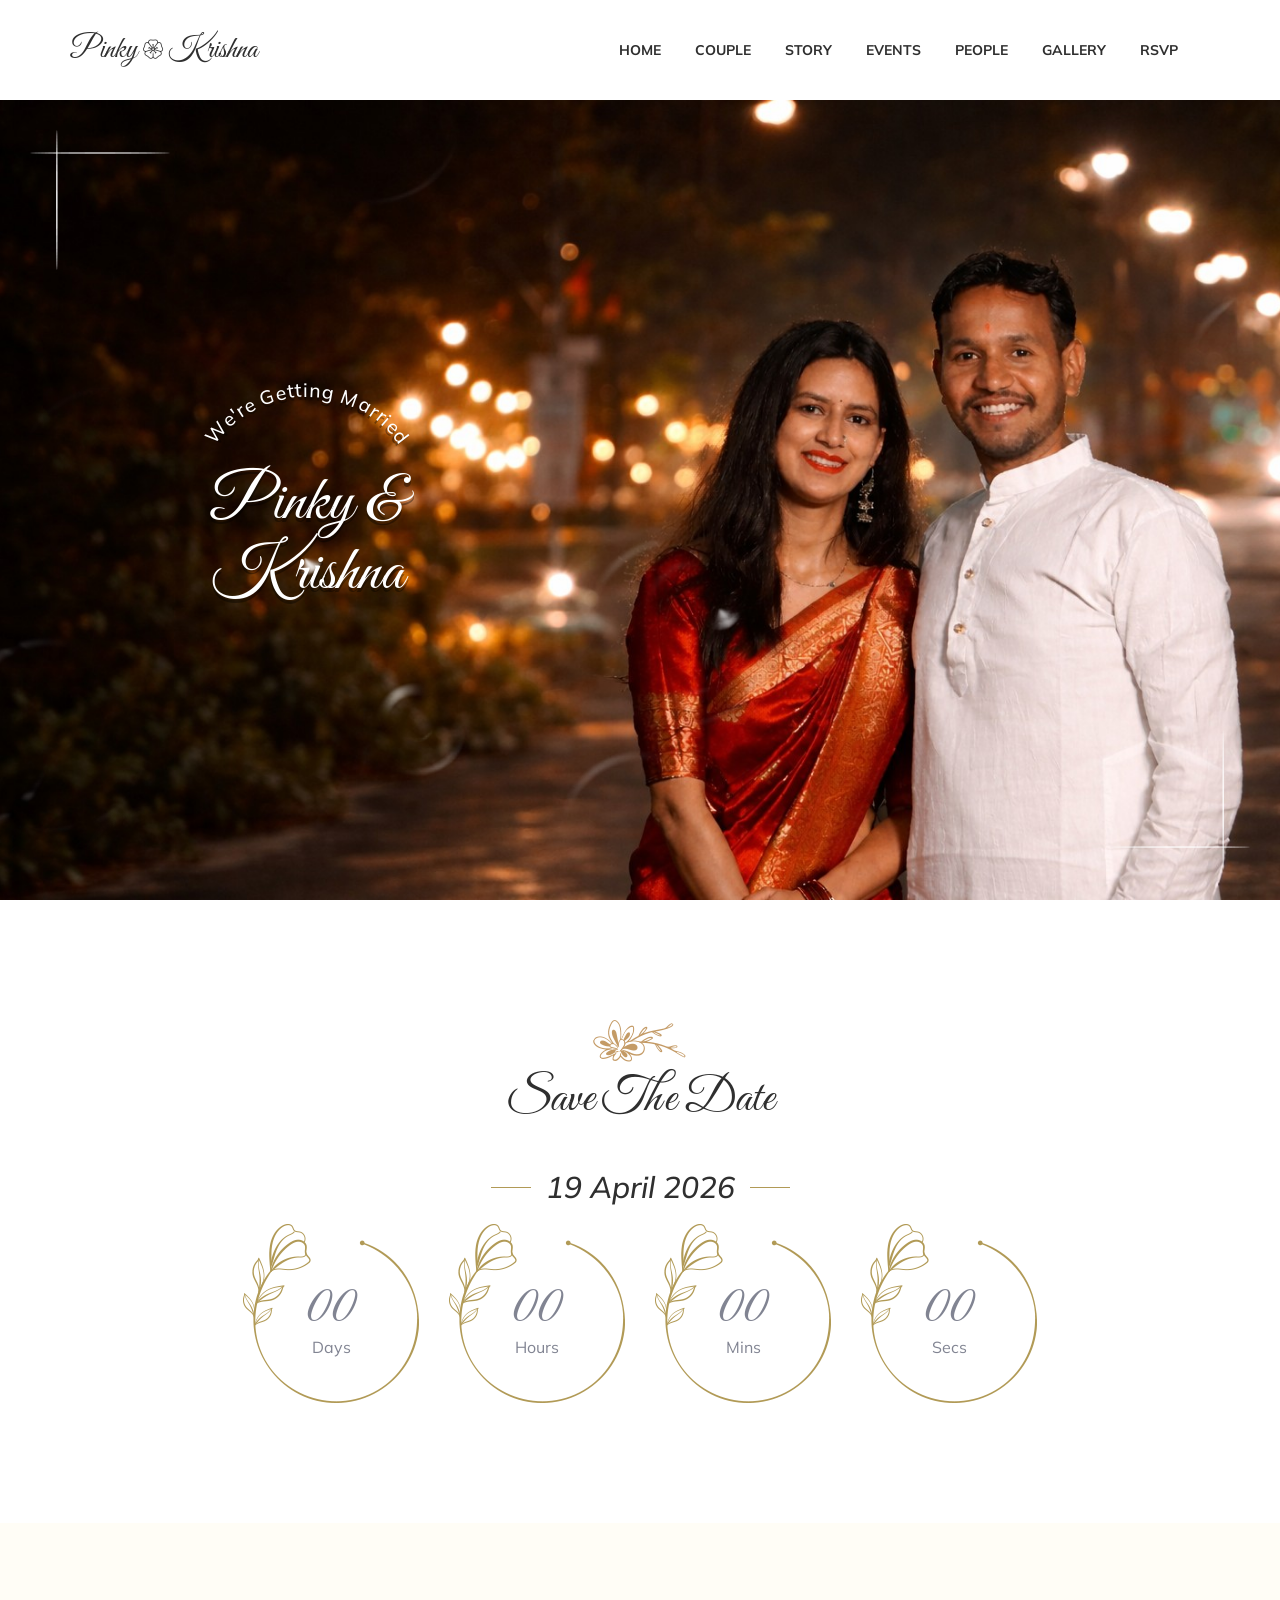
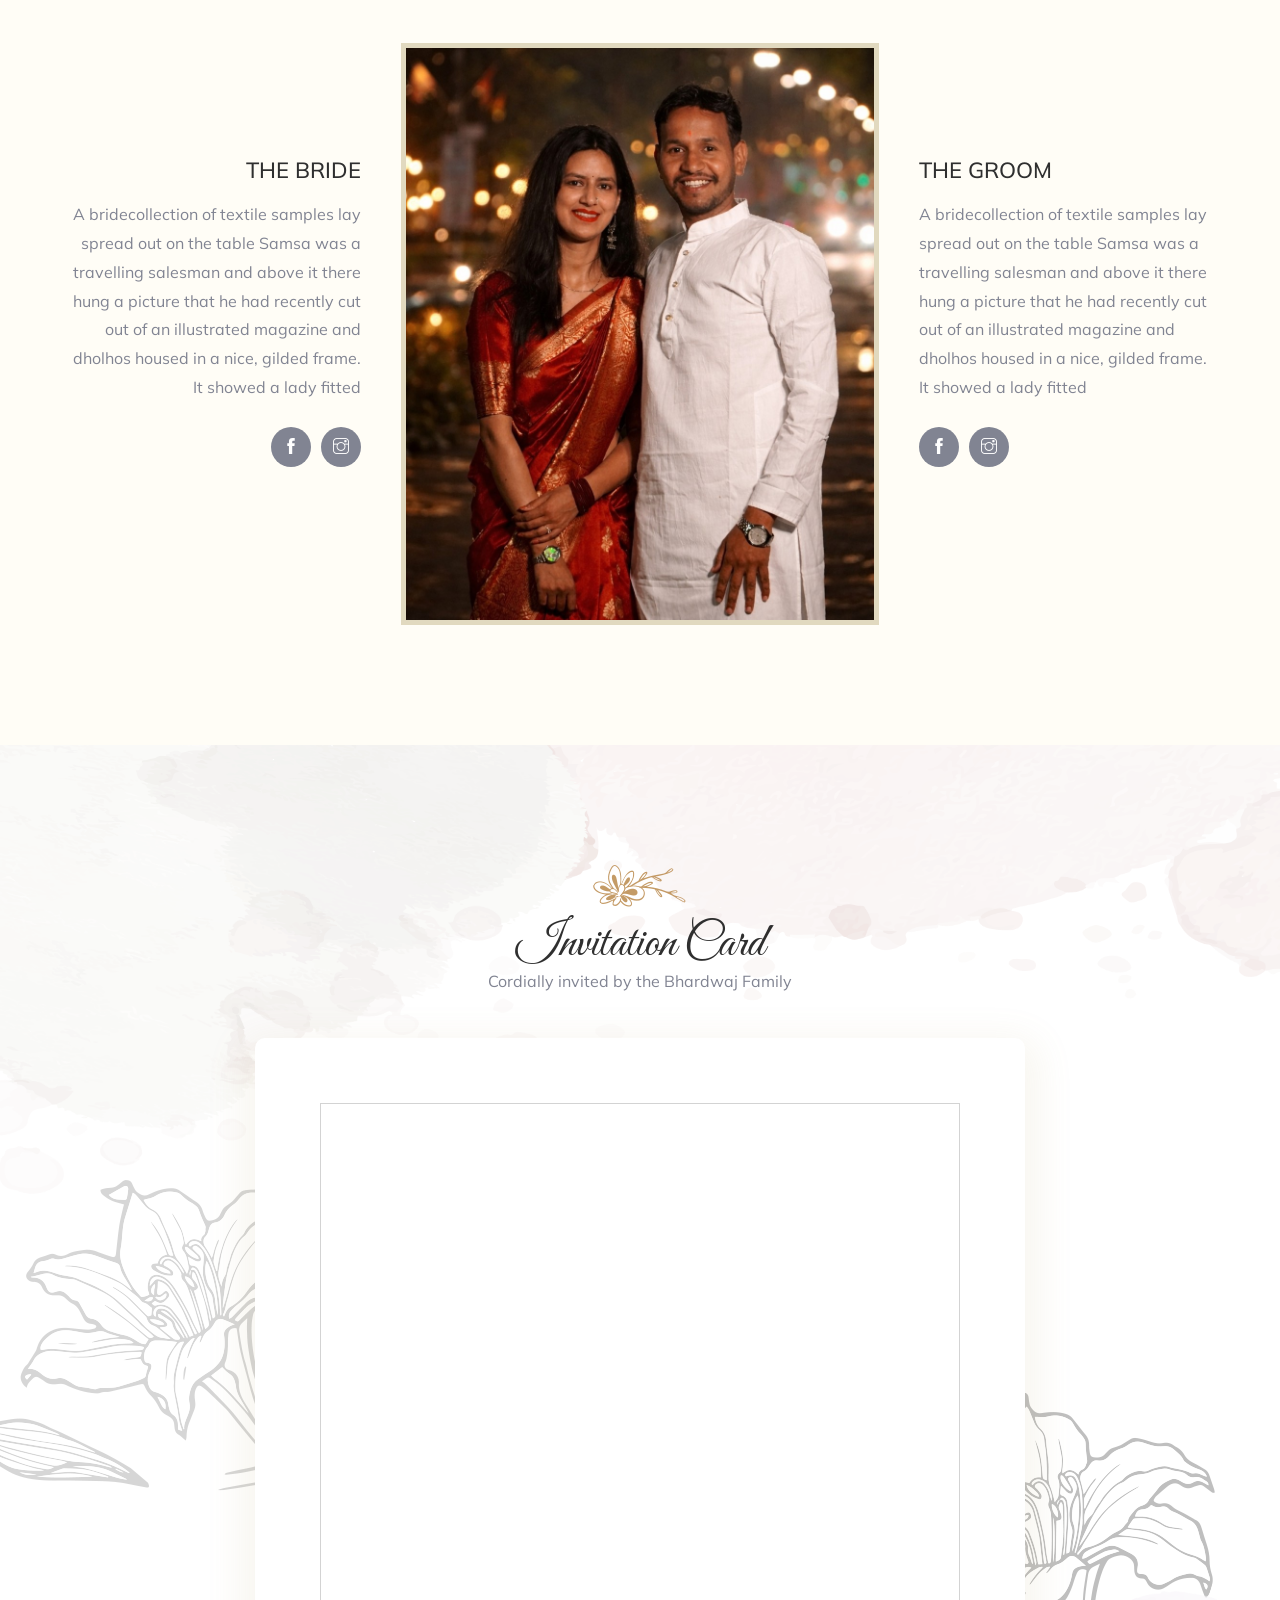
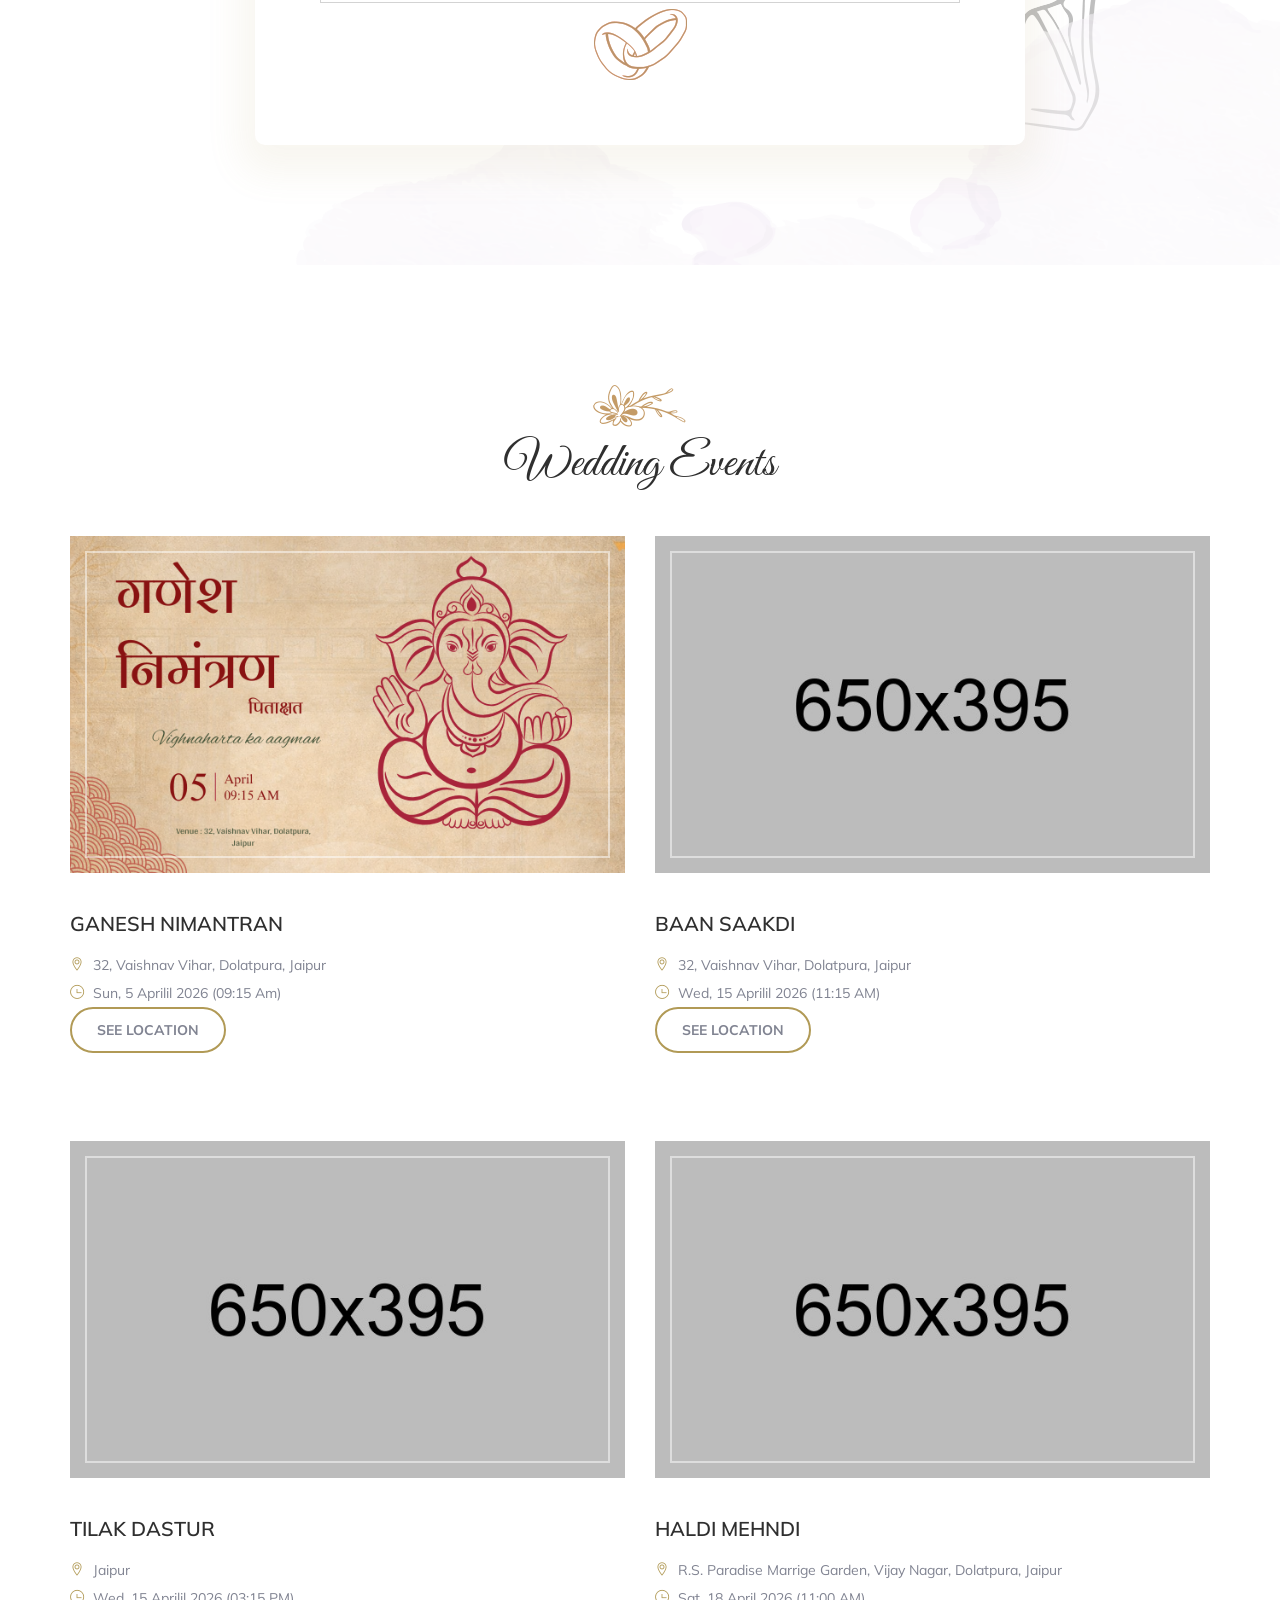
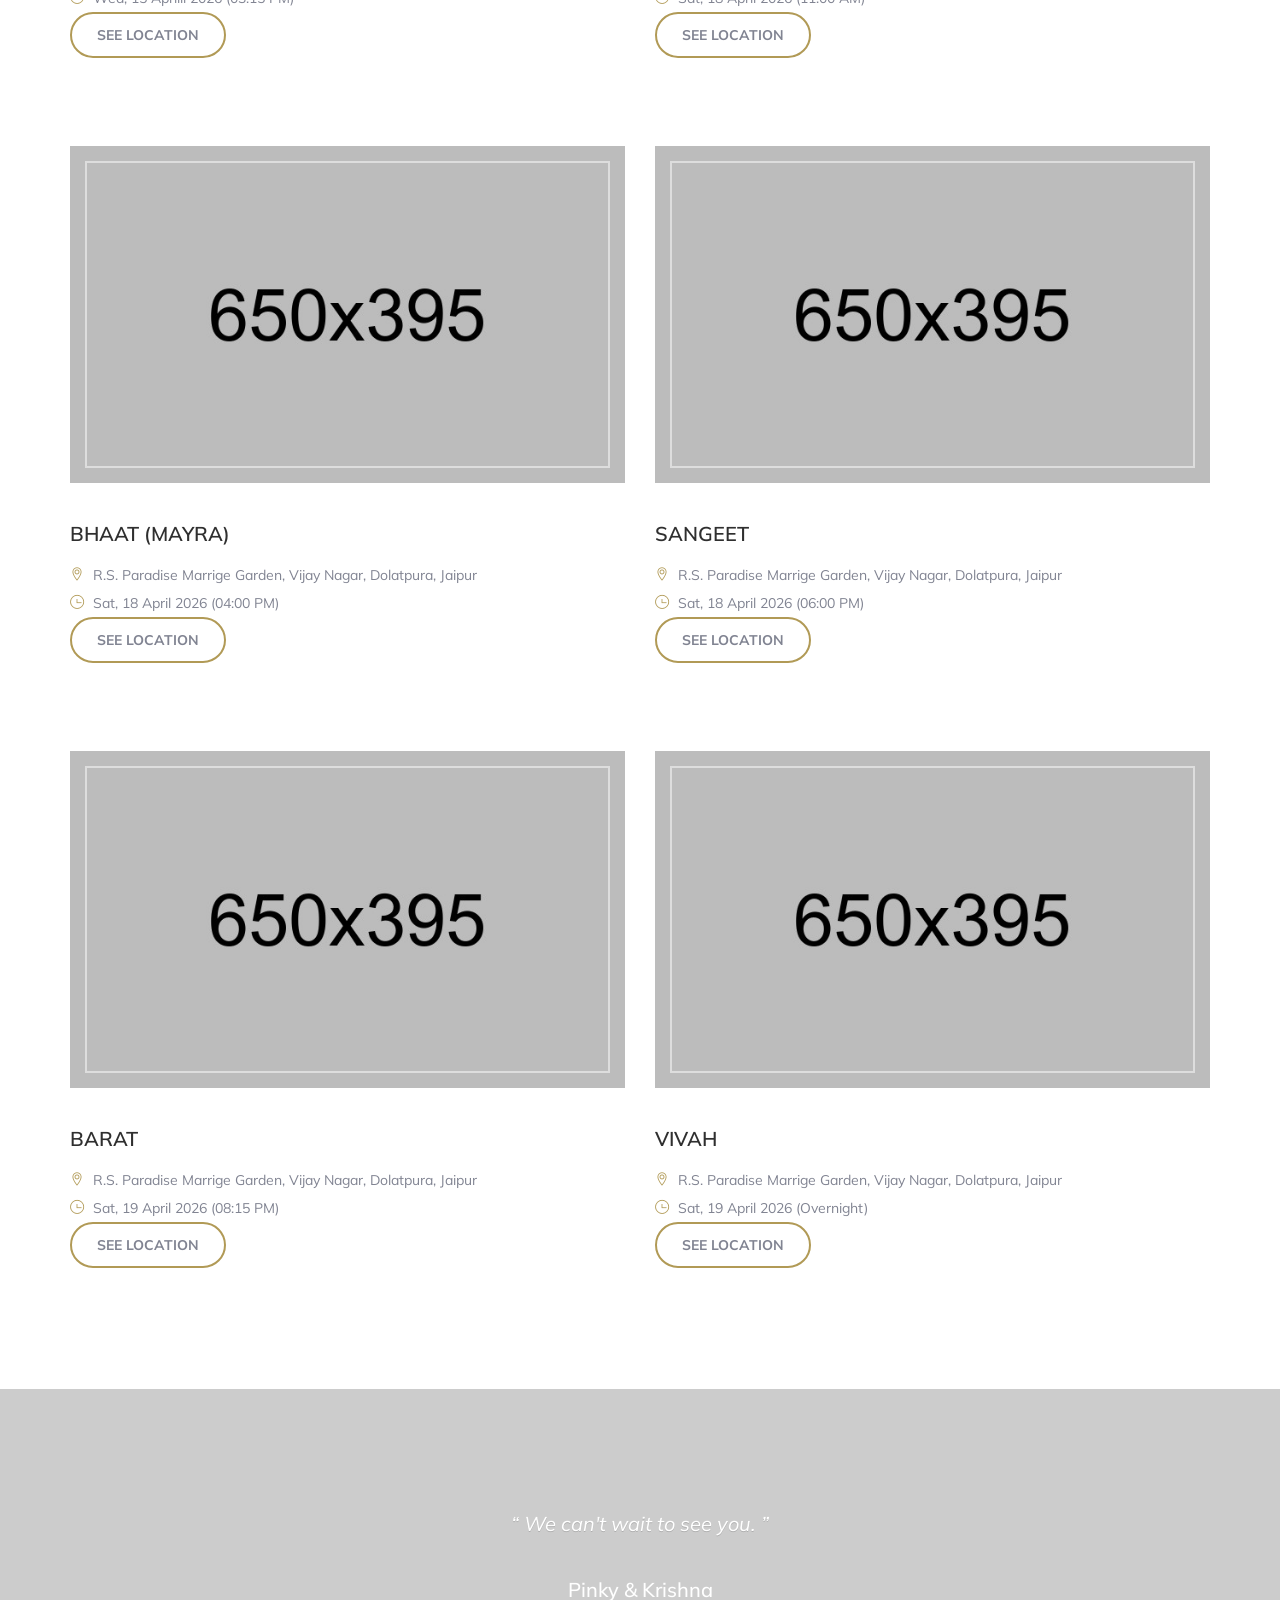
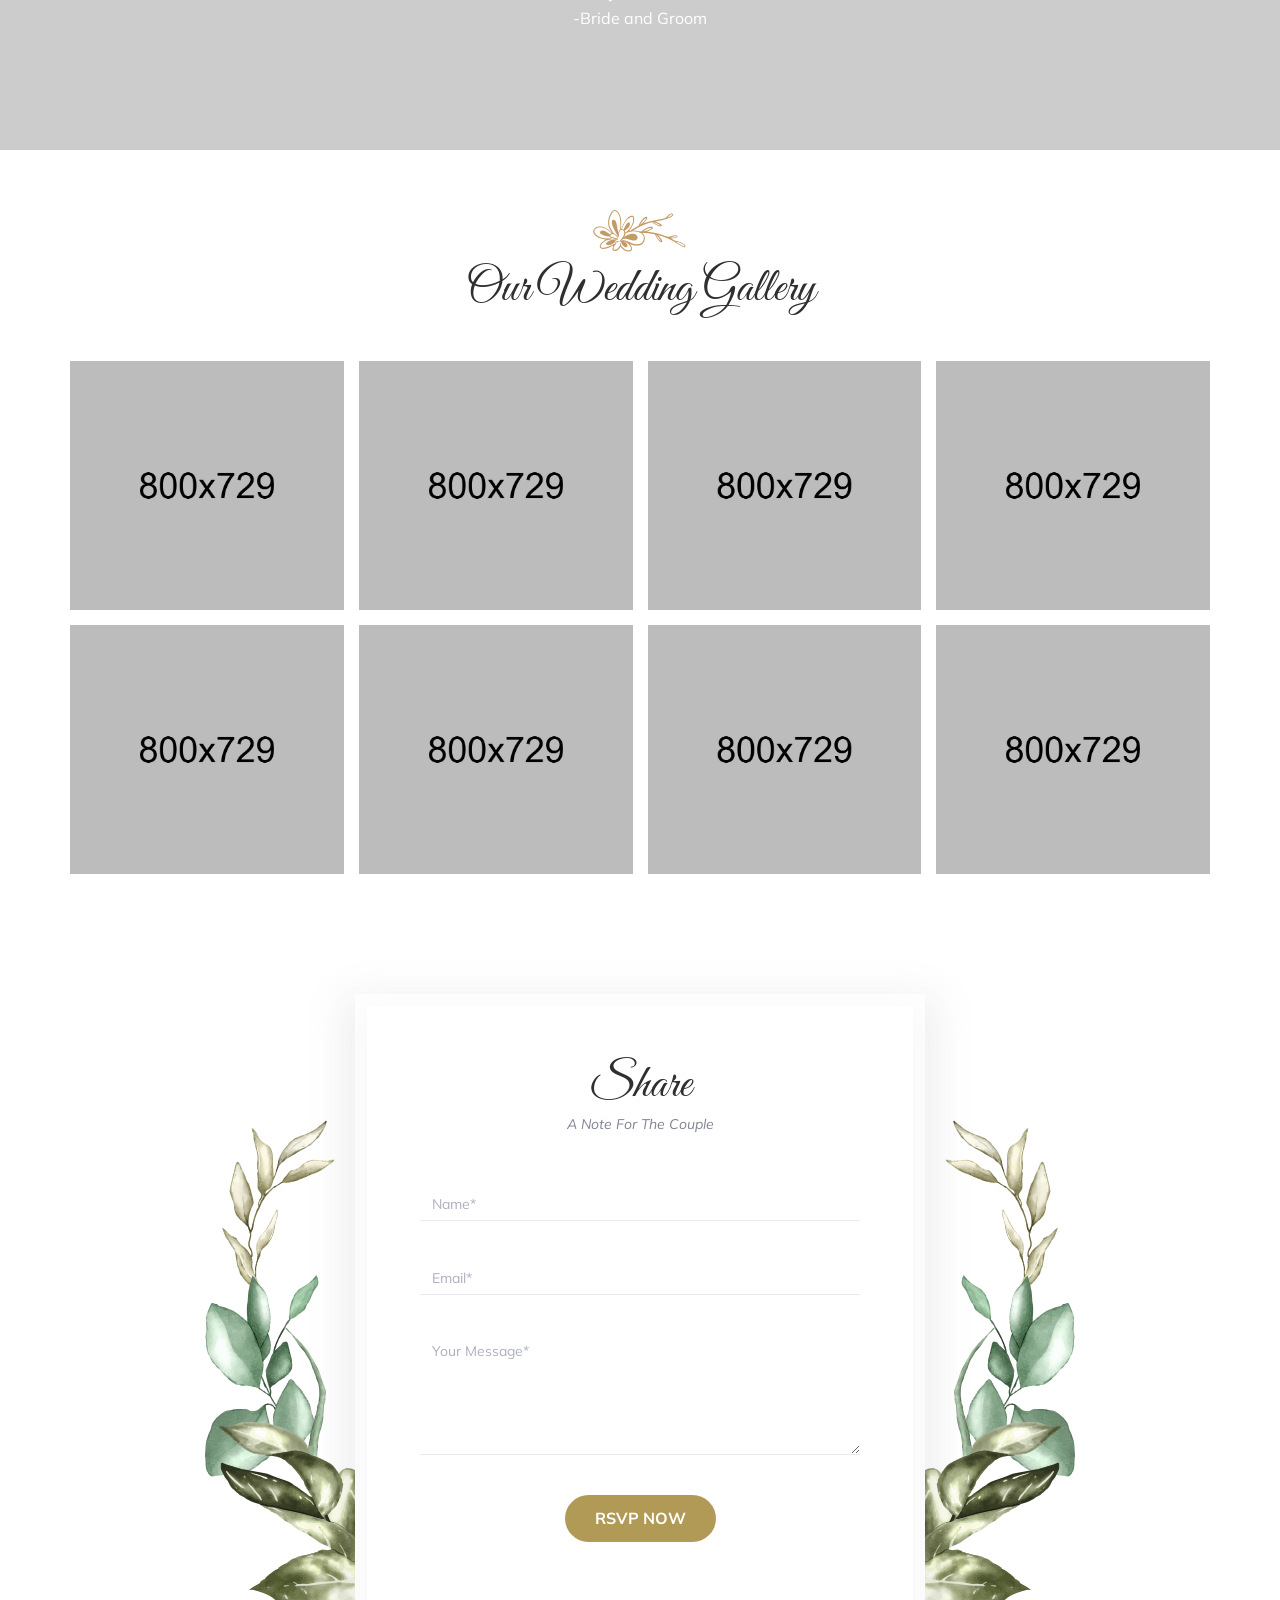
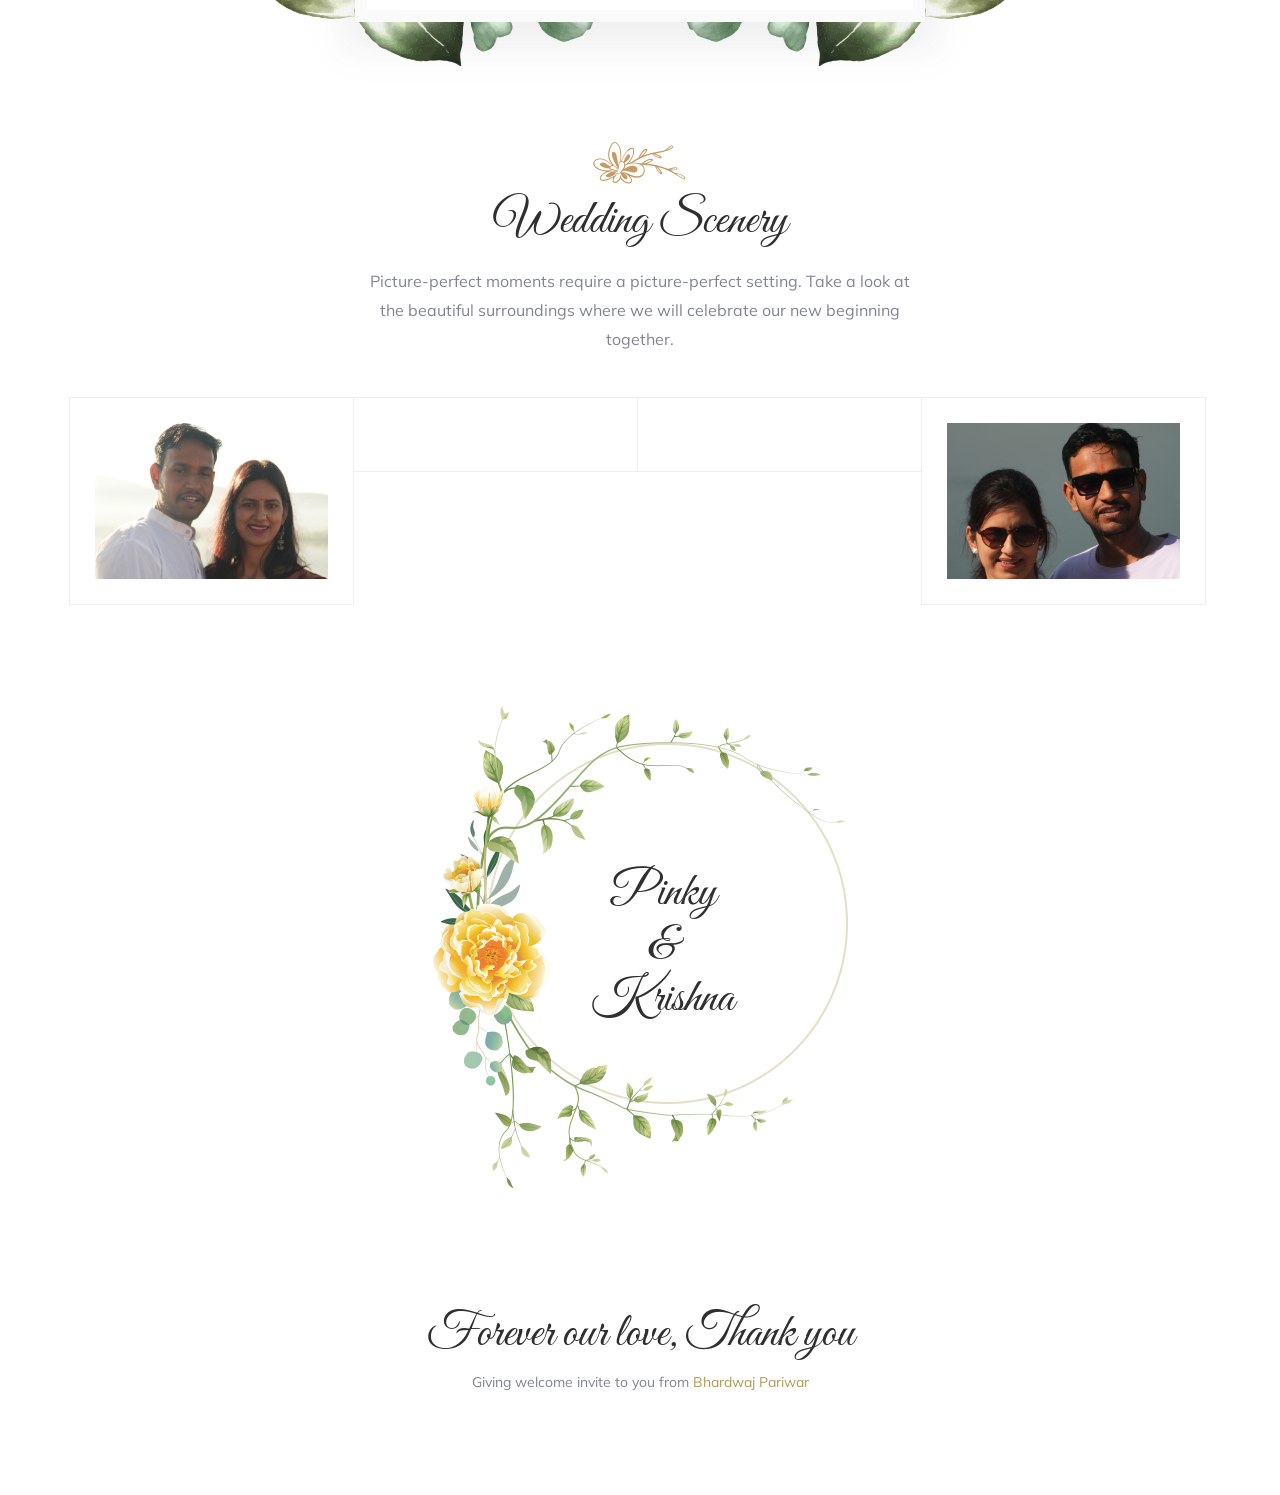
==== commit 3cff0f67: "sisth commit" ====
--- a/index.html
+++ b/index.html
@@ -106,7 +106,7 @@
                 </div>
                 <div class="row">
                     <div class="col col-xs-12">
-                        <h3>19 Aprilil 2026</h3>
+                        <h3>19 April 2026</h3>
                         <div class="clock-grids">
                             <div id="clock"></div>
                         </div>
--- a/assets/css/style.css
+++ b/assets/css/style.css
@@ -1357,7 +1357,7 @@
 
 @media (max-width: 767px) {
   .hero-slider {
-    height: 500px;
+    height: 400px;
   }
 }
 
@@ -1422,7 +1422,8 @@
 @media (max-width: 767px) {
   .hero-slider .slide-inner {
     /* Adjust the 80% up or down until the couple is perfectly centered */
-    background-position: 70% center !important; 
+    background-position: 80% center !important; 
+
   }
 
     .hero-style-1 .couple-text, 
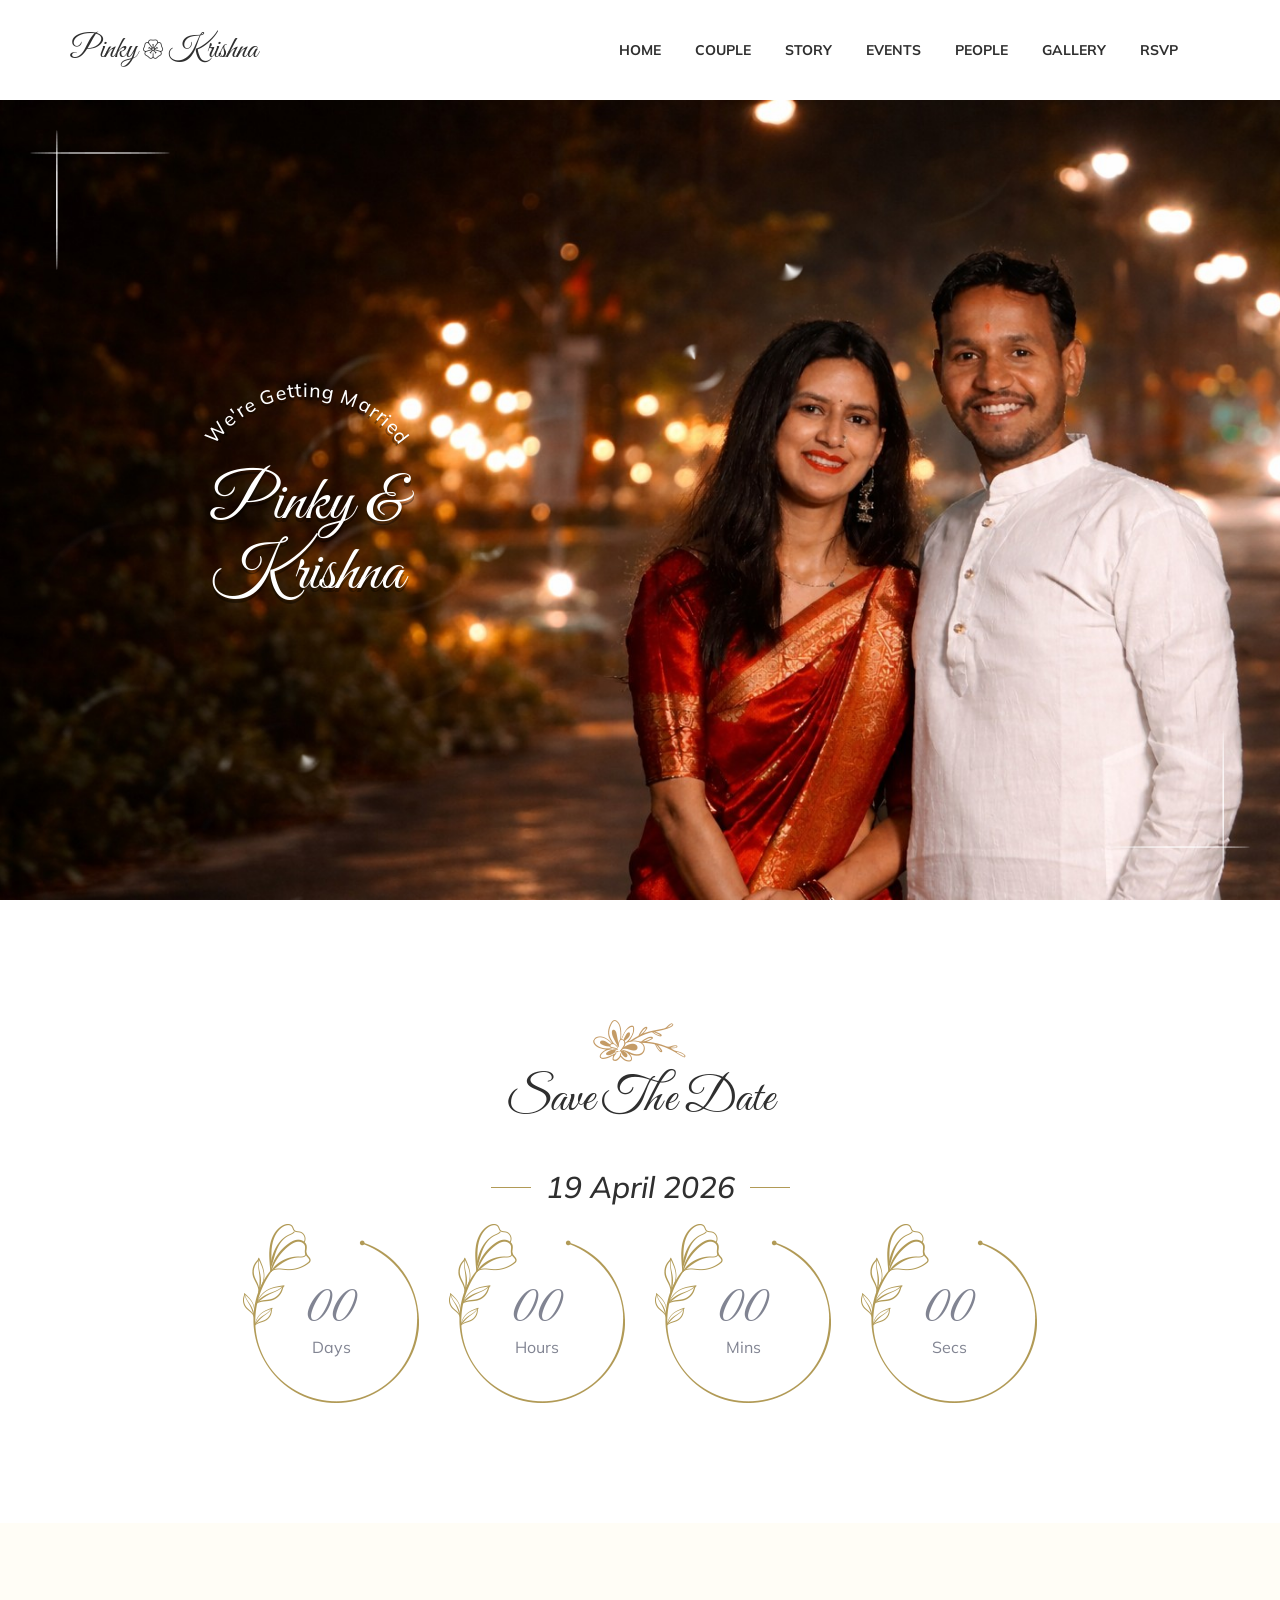
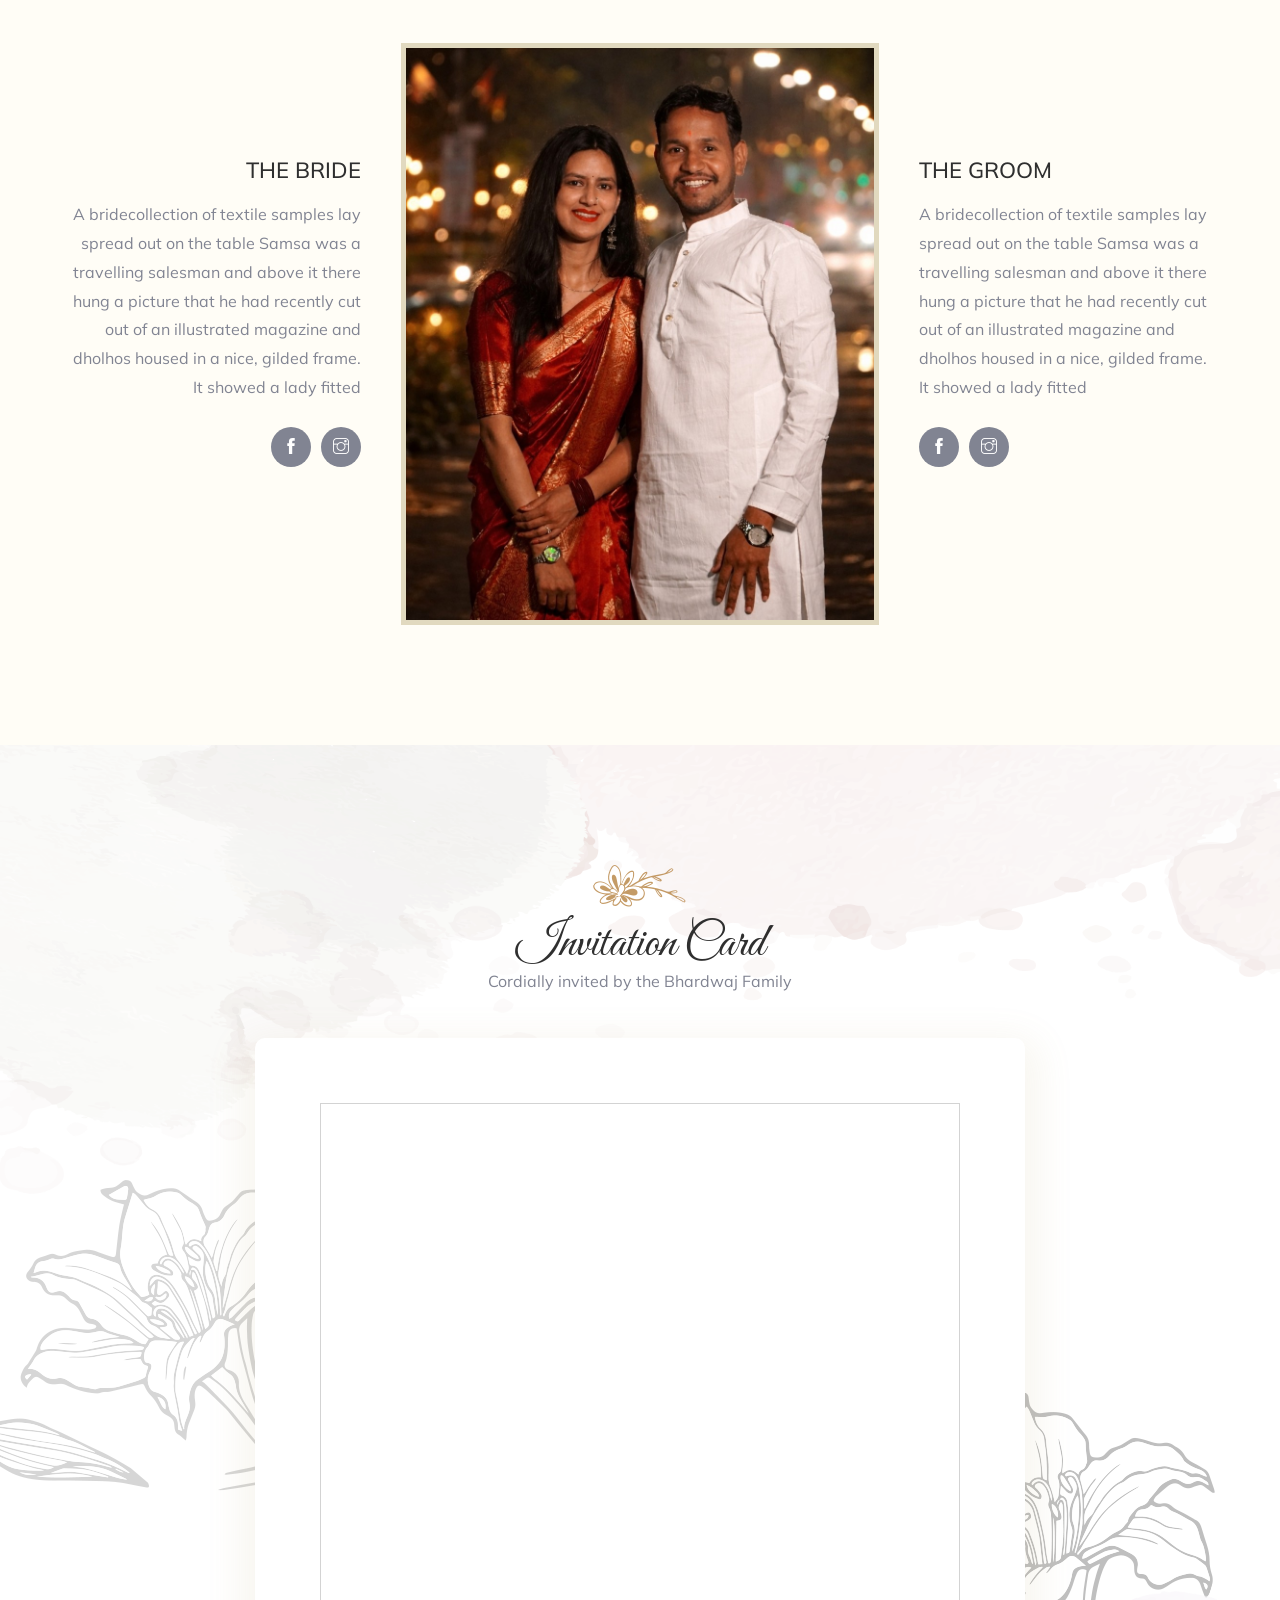
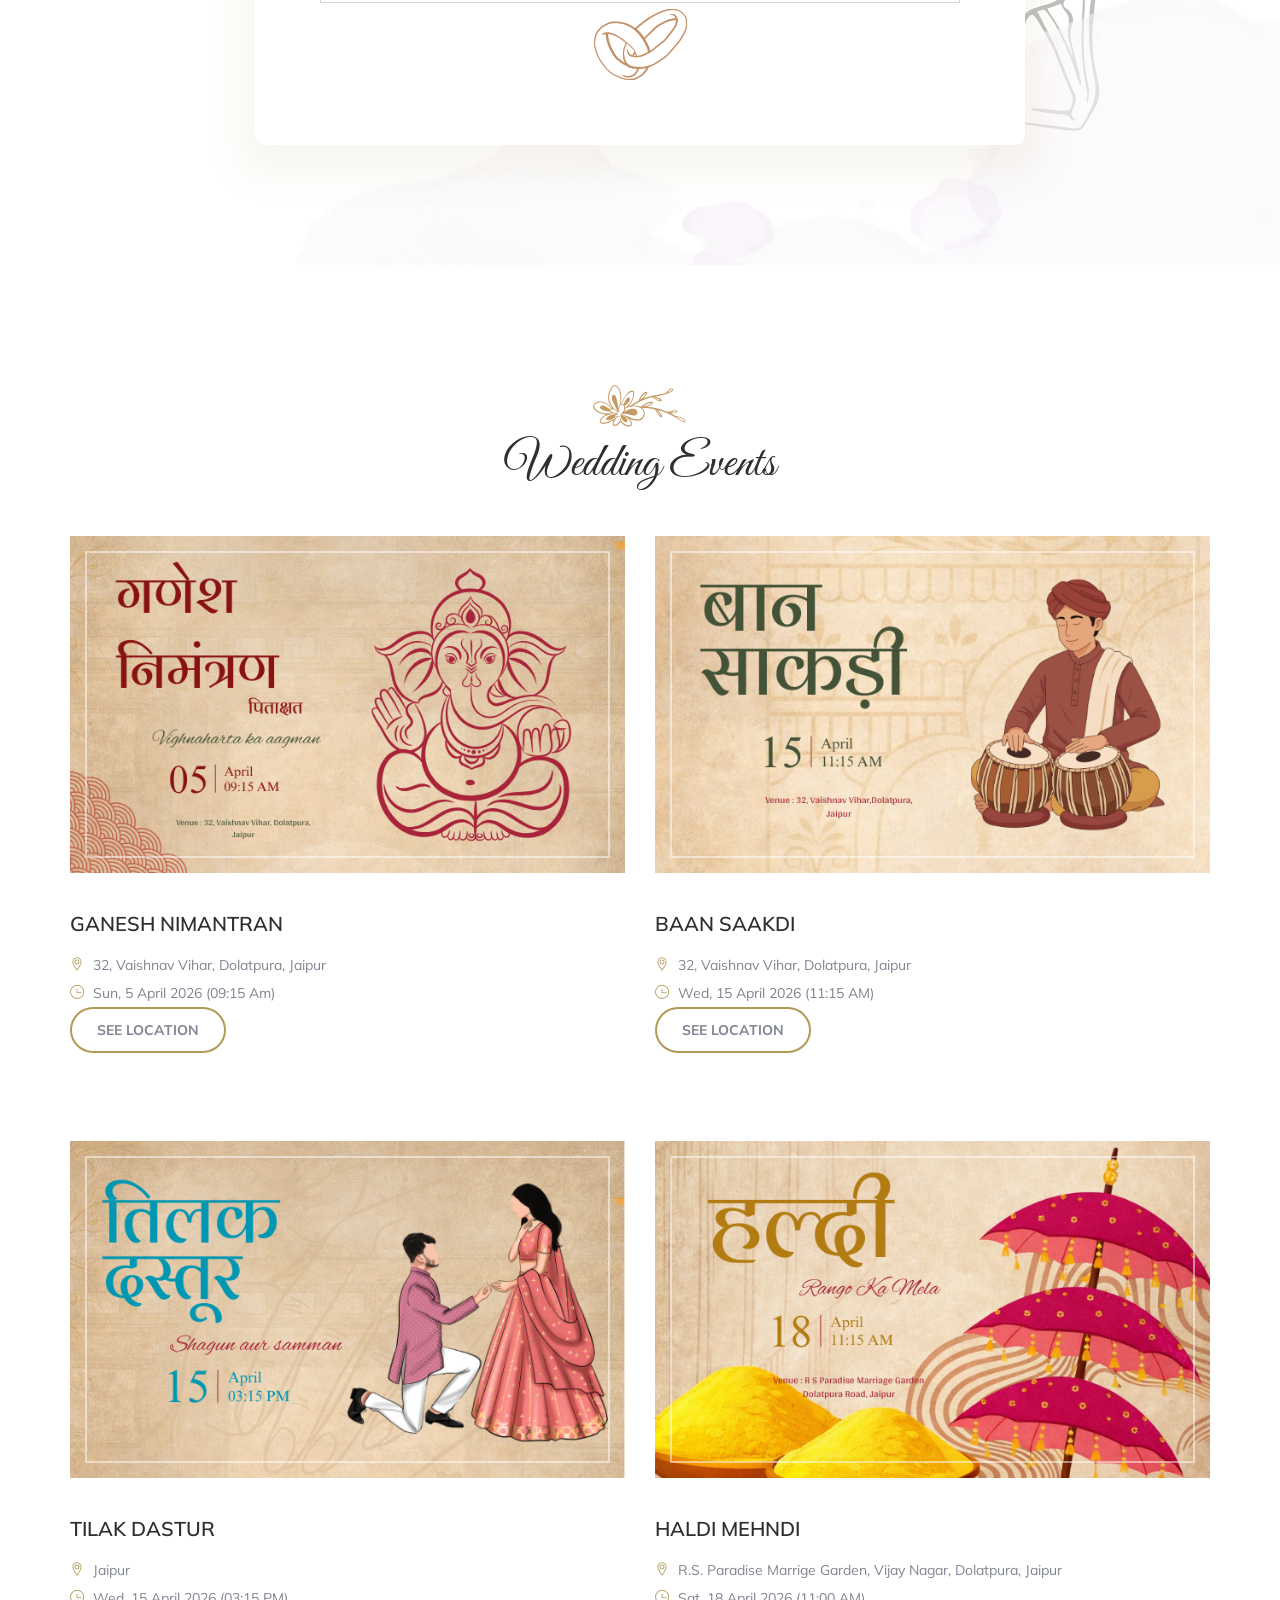
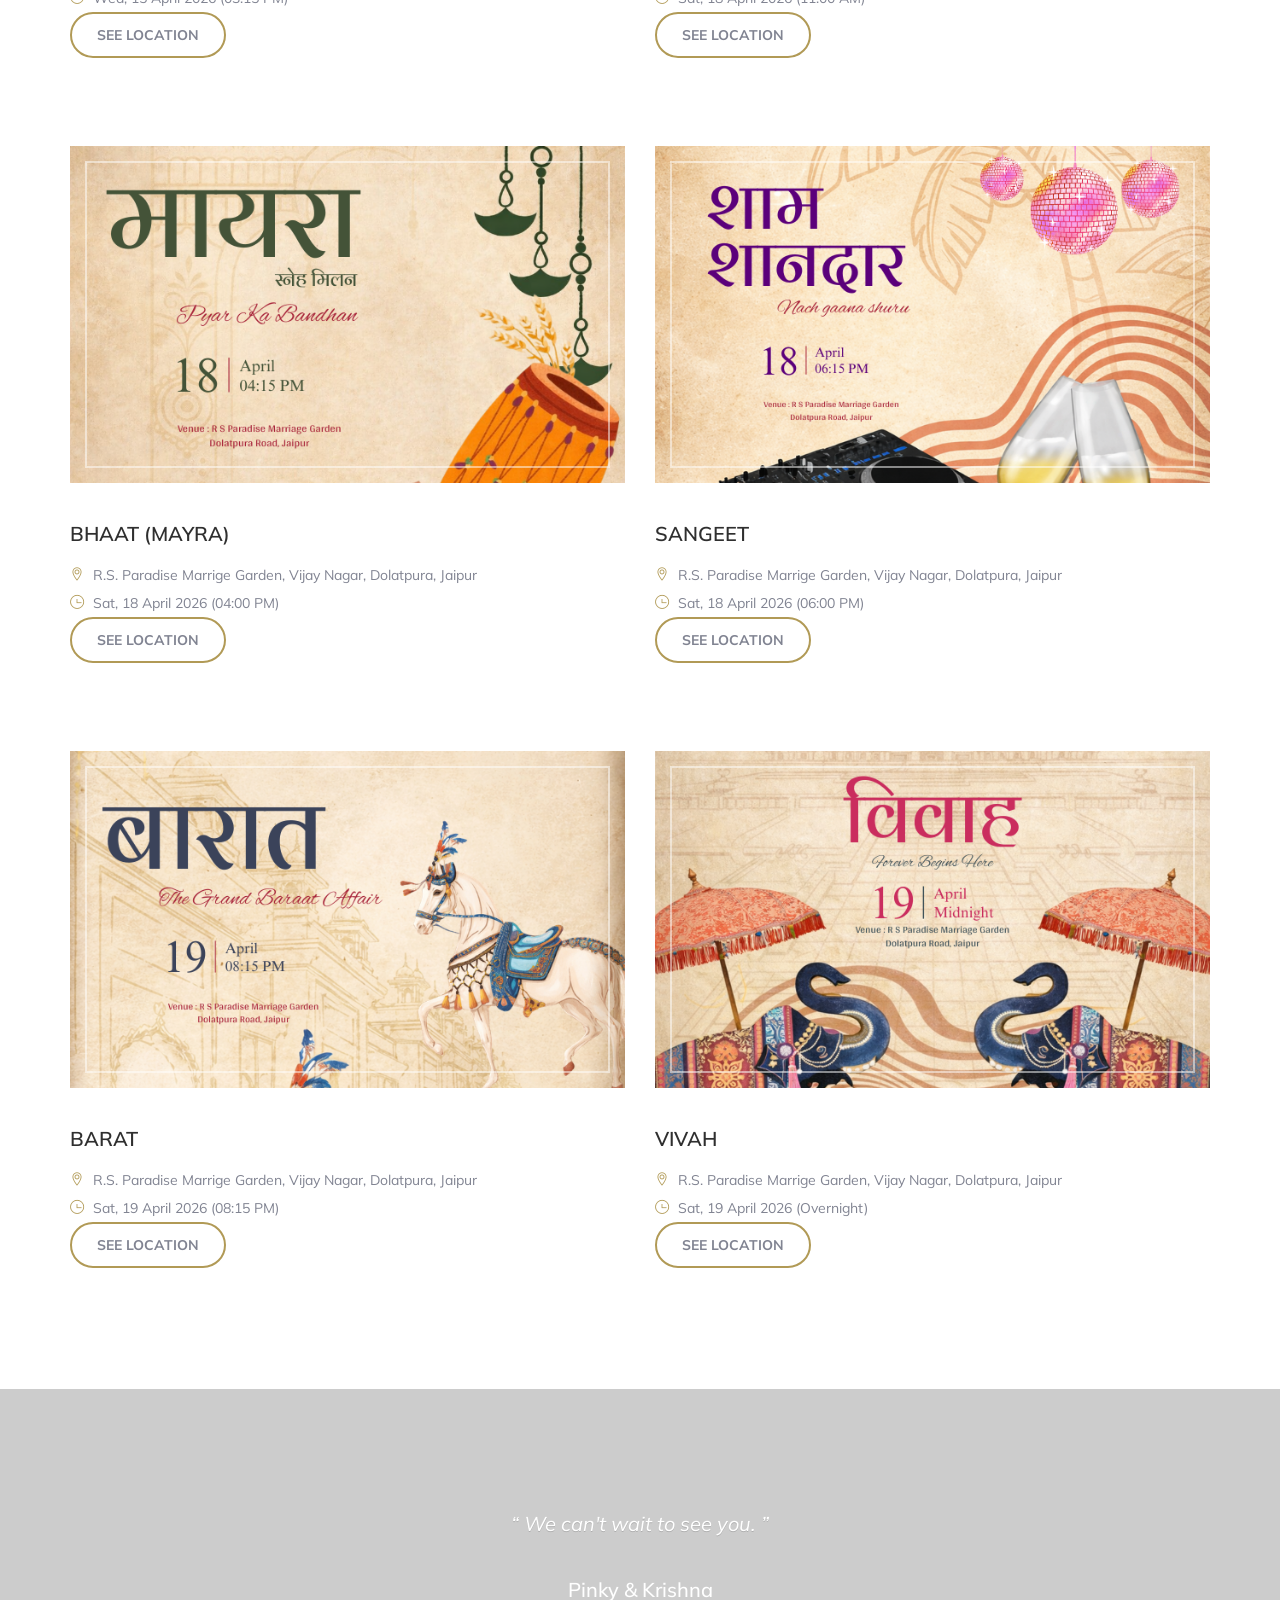
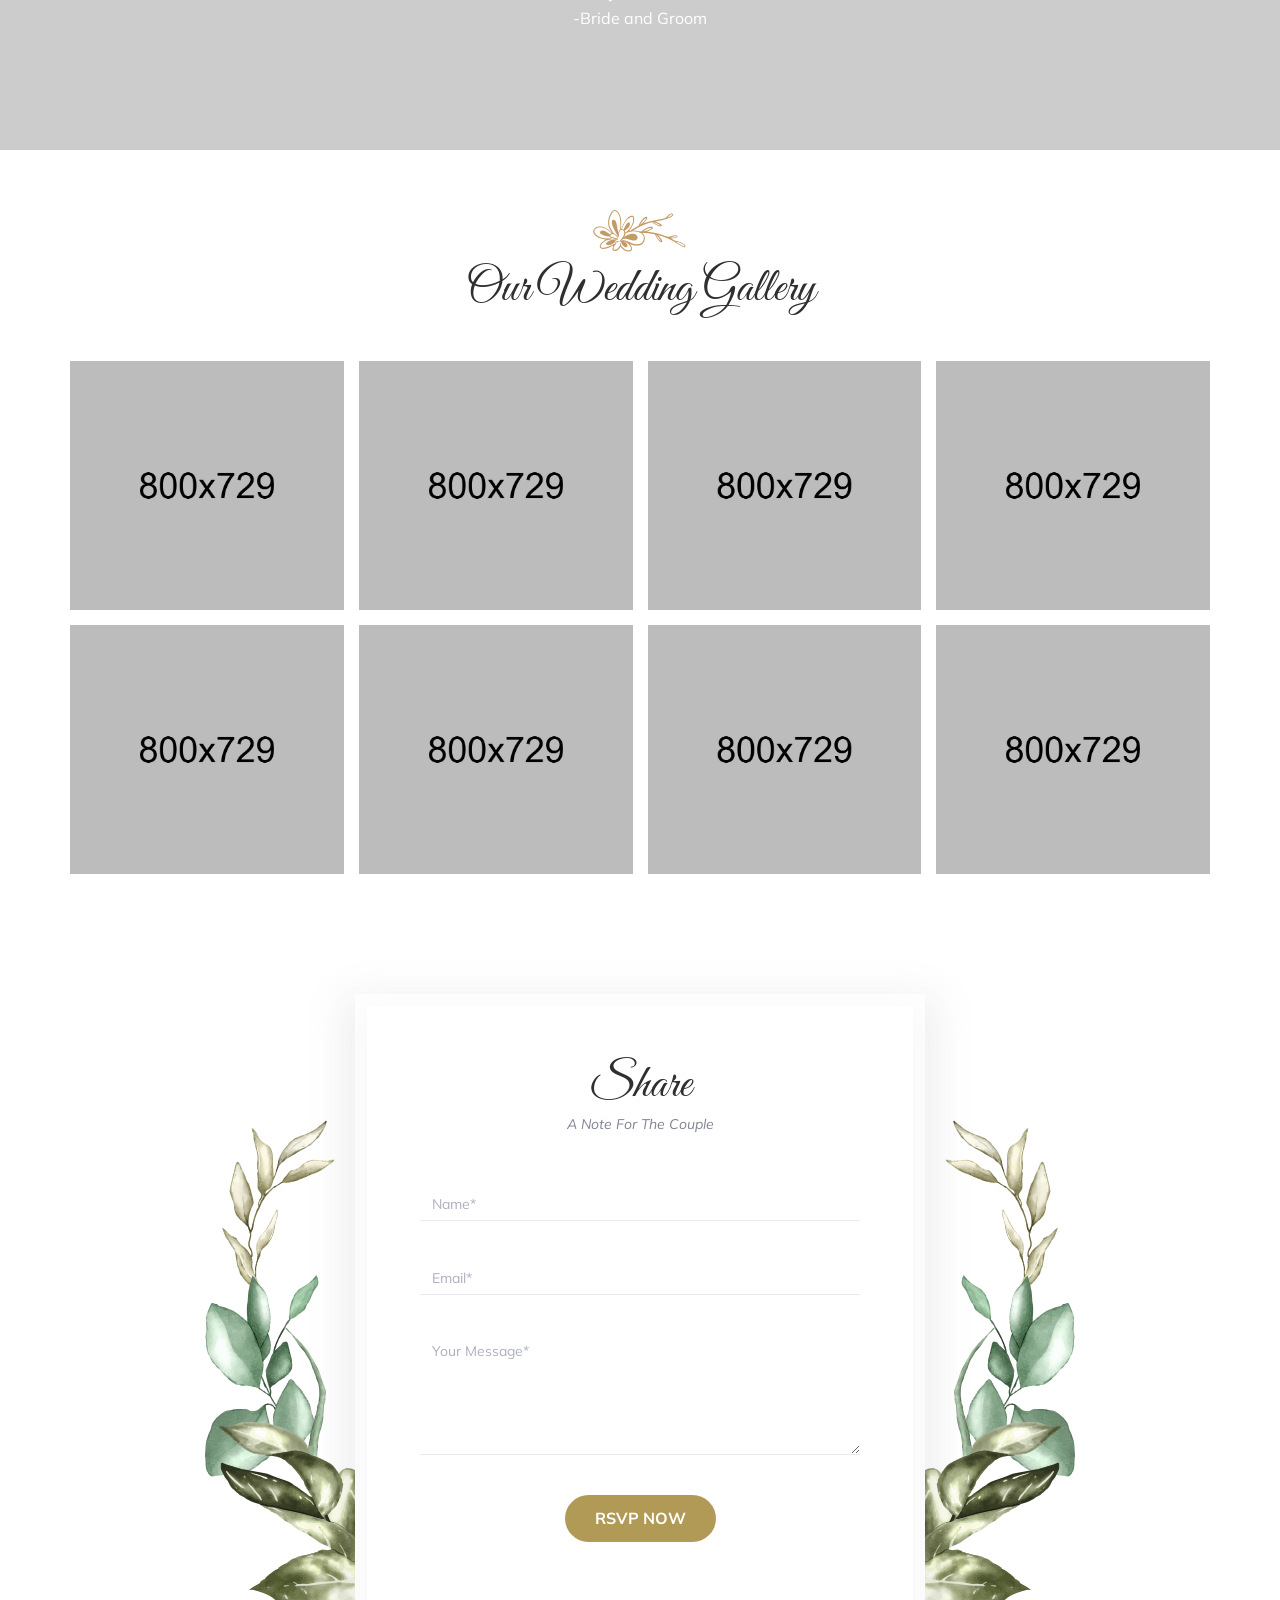
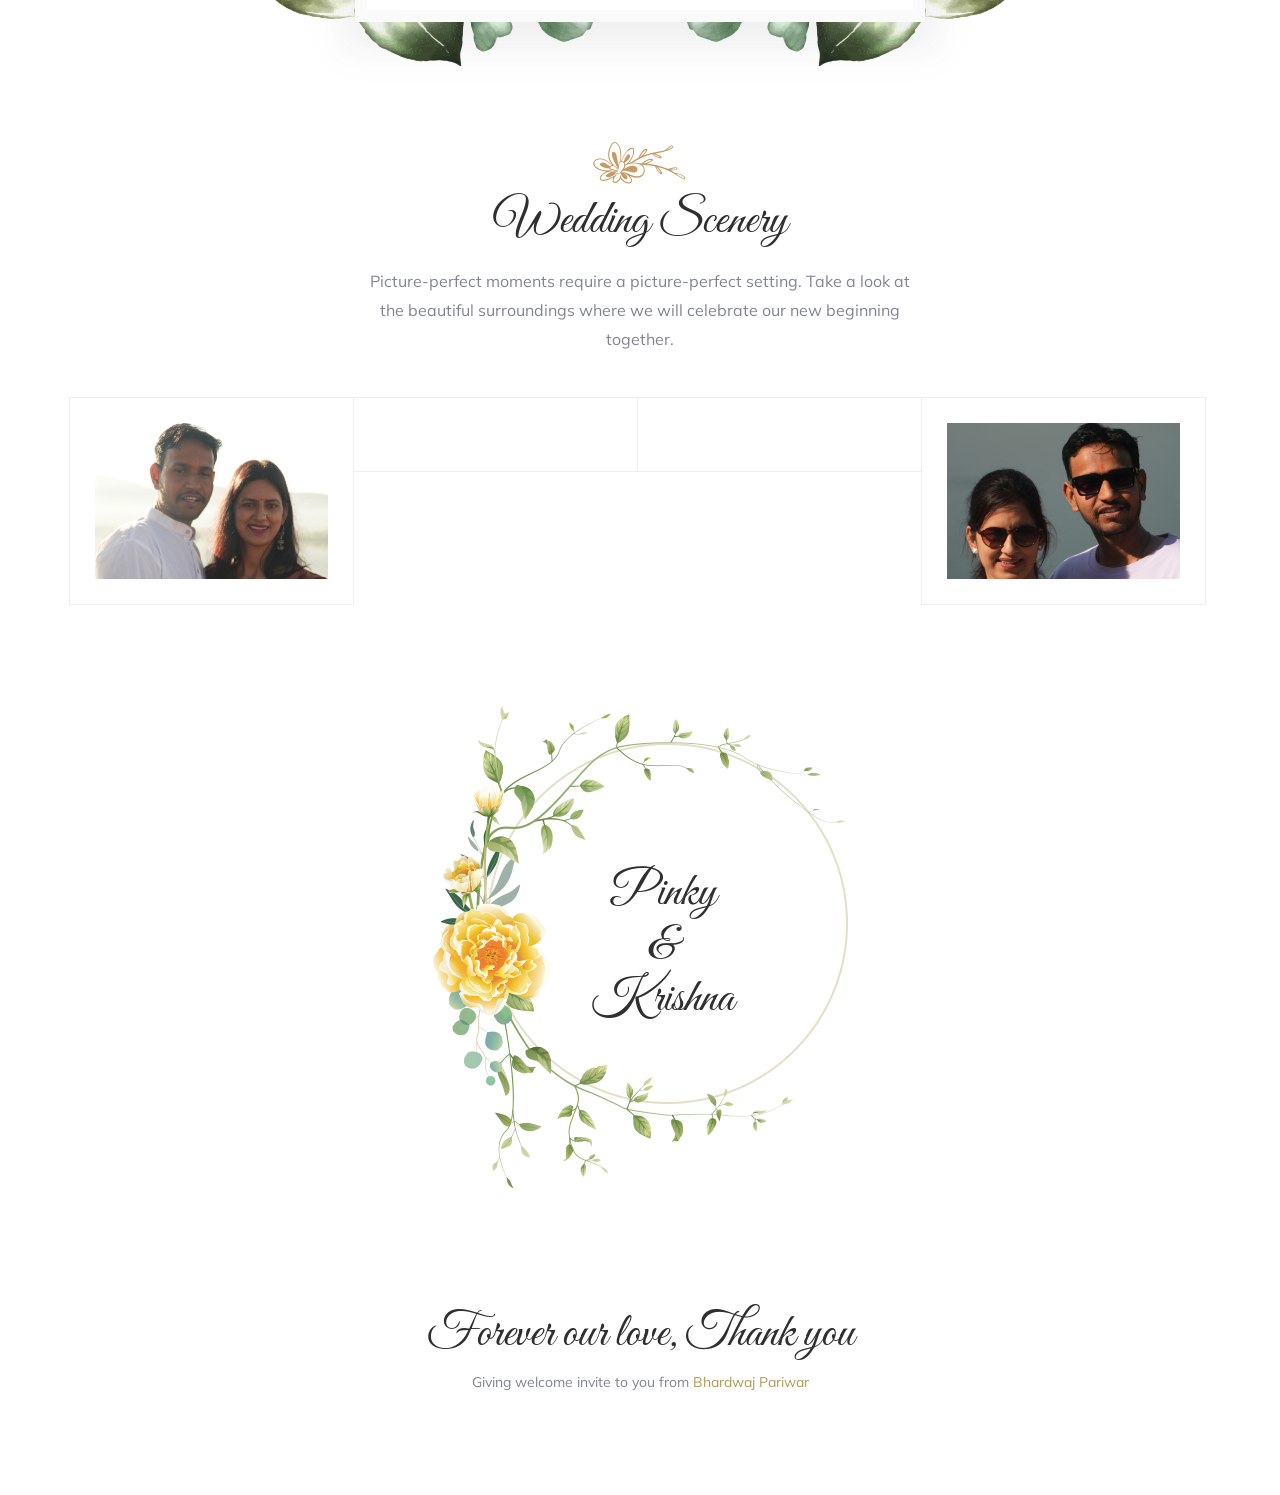
==== commit 18f8577f: "7" ====
--- a/index.html
+++ b/index.html
@@ -195,105 +195,105 @@
                         <div class="location-grids clearfix">
                             <div class="grid">
                                 <div class="img-holder">
-                                    <img src="assets/images/reception-pic.jpg" alt>
+                                    <img src="assets/images/Ganesh-Nimantrn.jpg" alt>
                                 </div>
                                 <h3>Ganesh Nimantran</h3>
                                 <ul>
                                     <li><i class="ti-location-pin"></i> 32, Vaishnav Vihar, Dolatpura, Jaipur</li>
-                                    <li><i class="ti-time"></i> Sun, 5 Aprilil 2026 (09:15 Am)</li>
-                                </ul>
-                                <a class="see-location-btn popup-gmaps" href="https://www.google.com/maps/embed?pb=!1m18!1m12!1m3!1d339.0378979381276!2d75.72010954595551!3d27.037592393394988!2m3!1f0!2f0!3f0!3m2!1i1024!2i768!4f13.1!3m3!1m2!1s0x396dadda86ad9955%3A0x1464c227fa3e23bf!2sGyanji%20Farm%20house!5e1!3m2!1sen!2sin!4v1774429394224!5m2!1sen!2sin">
-                                    See location <i class="fa fa-angle-right"></i>
-                                </a>
-                            </div>
-                            <div class="grid">
-                                <div class="img-holder">
-                                    <img src="assets/images/wedding-party-pic.jpg" alt>
+                                    <li><i class="ti-time"></i> Sun, 5 April 2026 (09:15 Am)</li>
+                                </ul>
+                                <a class="see-location-btn popup-gmaps" href="https://www.google.com/maps/embed?pb=!1m17!1m12!1m3!1d3377.925135766905!2d75.71759207544382!3d27.03767497657293!2m3!1f0!2f0!3f0!3m2!1i1024!2i768!4f13.1!3m2!1m1!2zMjfCsDAyJzE1LjYiTiA3NcKwNDMnMTIuNiJF!5e1!3m2!1sen!2sin!4v1774467616293!5m2!1sen!2sin">
+                                    See location <i class="fa fa-angle-right"></i>
+                                </a>
+                            </div>
+                            <div class="grid">
+                                <div class="img-holder">
+                                    <img src="assets/images/Baan-Sakdi.jpg" alt>
                                 </div>
                                 <h3>Baan Saakdi</h3>
                                 <ul>
                                     <li><i class="ti-location-pin"></i> 32, Vaishnav Vihar, Dolatpura, Jaipur</li>
-                                    <li><i class="ti-time"></i> Wed, 15 Aprilil 2026 (11:15 AM)</li>
-                                </ul>
-                                <a class="see-location-btn popup-gmaps" href="https://www.google.com/maps/embed?pb=!1m14!1m8!1m3!1d844.5750116775276!2d75.7197129!3d27.025212!3m2!1i1024!2i768!4f13.1!3m3!1m2!1s0x396dad0028d109af%3A0x3a972fdfdc4ff3ba!2sR.s%20pardise%20marriage%20garden!5e1!3m2!1sen!2sin!4v1774428177302!5m2!1sen!2sin">
-                                    See location <i class="fa fa-angle-right"></i>
-                                </a>
-                            </div>
-                            <div class="grid">
-                                <div class="img-holder">
-                                    <img src="assets/images/wedding-party-pic.jpg" alt>
+                                    <li><i class="ti-time"></i> Wed, 15 April 2026 (11:15 AM)</li>
+                                </ul>
+                                <a class="see-location-btn popup-gmaps" href="https://www.google.com/maps/embed?pb=!1m17!1m12!1m3!1d3377.925135766905!2d75.71759207544382!3d27.03767497657293!2m3!1f0!2f0!3f0!3m2!1i1024!2i768!4f13.1!3m2!1m1!2zMjfCsDAyJzE1LjYiTiA3NcKwNDMnMTIuNiJF!5e1!3m2!1sen!2sin!4v1774467616293!5m2!1sen!2sin">
+                                    See location <i class="fa fa-angle-right"></i>
+                                </a>
+                            </div>
+                            <div class="grid">
+                                <div class="img-holder">
+                                    <img src="assets/images/Tilak-Dastur.jpg" alt>
                                 </div>
                                 <h3>Tilak Dastur</h3>
                                 <ul>
                                     <li><i class="ti-location-pin"></i> Jaipur</li>
-                                    <li><i class="ti-time"></i> Wed, 15 Aprilil 2026 (03:15 PM)</li>
-                                </ul>
-                                <a class="see-location-btn popup-gmaps" href="https://www.google.com/maps/embed?pb=!1m18!1m12!1m3!1d3650.072217139369!2d90.40632831544468!3d23.816030892181896!2m3!1f0!2f0!3f0!3m2!1i1024!2i768!4f13.1!3m3!1m2!1s0x3755c6feb6c1b7b1%3A0x76350c55ebc50c34!2sRadisson%20Blu%20Dhaka%20Water%20Garden!5e0!3m2!1sen!2sbd!4v1566623079021!5m2!1sen!2sbd">
-                                    See location <i class="fa fa-angle-right"></i>
-                                </a>
-                            </div>
-                            <div class="grid">
-                                <div class="img-holder">
-                                    <img src="assets/images/wedding-party-pic.jpg" alt>
+                                    <li><i class="ti-time"></i> Wed, 15 April 2026 (03:15 PM)</li>
+                                </ul>
+                                <a class="see-location-btn popup-gmaps" href="https://www.google.com/maps/embed?pb=!1m17!1m12!1m3!1d3377.925135766905!2d75.71759207544382!3d27.03767497657293!2m3!1f0!2f0!3f0!3m2!1i1024!2i768!4f13.1!3m2!1m1!2zMjfCsDAyJzE1LjYiTiA3NcKwNDMnMTIuNiJF!5e1!3m2!1sen!2sin!4v1774467616293!5m2!1sen!2sin">
+                                    See location <i class="fa fa-angle-right"></i>
+                                </a>
+                            </div>
+                            <div class="grid">
+                                <div class="img-holder">
+                                    <img src="assets/images/Haldi-Mehndi.jpg" alt>
                                 </div>
                                 <h3>Haldi Mehndi</h3>
                                 <ul>
                                     <li><i class="ti-location-pin"></i> R.S. Paradise Marrige Garden, Vijay Nagar, Dolatpura, Jaipur</li>
                                     <li><i class="ti-time"></i> Sat, 18 April 2026 (11:00 AM)</li>
                                 </ul>
-                               <a class="see-location-btn popup-gmaps" href="https://www.google.com/maps/embed?pb=!1m18!1m12!1m3!1d3650.072217139369!2d90.40632831544468!3d23.816030892181896!2m3!1f0!2f0!3f0!3m2!1i1024!2i768!4f13.1!3m3!1m2!1s0x3755c6feb6c1b7b1%3A0x76350c55ebc50c34!2sRadisson%20Blu%20Dhaka%20Water%20Garden!5e0!3m2!1sen!2sbd!4v1566623079021!5m2!1sen!2sbd">
-                                    See location <i class="fa fa-angle-right"></i>
-                                </a>
-                            </div>
-                            <div class="grid">
-                                <div class="img-holder">
-                                    <img src="assets/images/wedding-party-pic.jpg" alt>
+                               <a class="see-location-btn popup-gmaps" href="https://www.google.com/maps/embed?pb=!1m14!1m8!1m3!1d844.5750116775276!2d75.7197129!3d27.025212!3m2!1i1024!2i768!4f13.1!3m3!1m2!1s0x396dad0028d109af%3A0x3a972fdfdc4ff3ba!2sR.s%20pardise%20marriage%20garden!5e1!3m2!1sen!2sin!4v1774428177302!5m2!1sen!2sin">
+                                    See location <i class="fa fa-angle-right"></i>
+                                </a>
+                            </div>
+                            <div class="grid">
+                                <div class="img-holder">
+                                    <img src="assets/images/Mayra.jpg" alt>
                                 </div>
                                 <h3>Bhaat (Mayra)</h3>
                                 <ul>
                                     <li><i class="ti-location-pin"></i> R.S. Paradise Marrige Garden, Vijay Nagar, Dolatpura, Jaipur</li>
                                     <li><i class="ti-time"></i> Sat, 18 April 2026 (04:00 PM)</li>
                                 </ul>
-                               <a class="see-location-btn popup-gmaps" href="https://www.google.com/maps/embed?pb=!1m18!1m12!1m3!1d3650.072217139369!2d90.40632831544468!3d23.816030892181896!2m3!1f0!2f0!3f0!3m2!1i1024!2i768!4f13.1!3m3!1m2!1s0x3755c6feb6c1b7b1%3A0x76350c55ebc50c34!2sRadisson%20Blu%20Dhaka%20Water%20Garden!5e0!3m2!1sen!2sbd!4v1566623079021!5m2!1sen!2sbd">
-                                    See location <i class="fa fa-angle-right"></i>
-                                </a>
-                            </div>
-                            <div class="grid">
-                                <div class="img-holder">
-                                    <img src="assets/images/wedding-party-pic.jpg" alt>
+                               <a class="see-location-btn popup-gmaps" href="https://www.google.com/maps/embed?pb=!1m14!1m8!1m3!1d844.5750116775276!2d75.7197129!3d27.025212!3m2!1i1024!2i768!4f13.1!3m3!1m2!1s0x396dad0028d109af%3A0x3a972fdfdc4ff3ba!2sR.s%20pardise%20marriage%20garden!5e1!3m2!1sen!2sin!4v1774428177302!5m2!1sen!2sin">
+                                    See location <i class="fa fa-angle-right"></i>
+                                </a>
+                            </div>
+                            <div class="grid">
+                                <div class="img-holder">
+                                    <img src="assets/images/Shaam-sayndar.jpg" alt>
                                 </div>
                                 <h3>Sangeet</h3>
                                 <ul>
                                     <li><i class="ti-location-pin"></i> R.S. Paradise Marrige Garden, Vijay Nagar, Dolatpura, Jaipur</li>
                                     <li><i class="ti-time"></i> Sat, 18 April 2026 (06:00 PM)</li>
                                 </ul>
-                               <a class="see-location-btn popup-gmaps" href="https://www.google.com/maps/embed?pb=!1m18!1m12!1m3!1d3650.072217139369!2d90.40632831544468!3d23.816030892181896!2m3!1f0!2f0!3f0!3m2!1i1024!2i768!4f13.1!3m3!1m2!1s0x3755c6feb6c1b7b1%3A0x76350c55ebc50c34!2sRadisson%20Blu%20Dhaka%20Water%20Garden!5e0!3m2!1sen!2sbd!4v1566623079021!5m2!1sen!2sbd">
-                                    See location <i class="fa fa-angle-right"></i>
-                                </a>
-                            </div>
-                            <div class="grid">
-                                <div class="img-holder">
-                                    <img src="assets/images/wedding-party-pic.jpg" alt>
+                               <a class="see-location-btn popup-gmaps" href="https://www.google.com/maps/embed?pb=!1m14!1m8!1m3!1d844.5750116775276!2d75.7197129!3d27.025212!3m2!1i1024!2i768!4f13.1!3m3!1m2!1s0x396dad0028d109af%3A0x3a972fdfdc4ff3ba!2sR.s%20pardise%20marriage%20garden!5e1!3m2!1sen!2sin!4v1774428177302!5m2!1sen!2sin">
+                                    See location <i class="fa fa-angle-right"></i>
+                                </a>
+                            </div>
+                            <div class="grid">
+                                <div class="img-holder">
+                                    <img src="assets/images/Barat.jpg" alt>
                                 </div>
                                 <h3>Barat</h3>
                                 <ul>
                                     <li><i class="ti-location-pin"></i> R.S. Paradise Marrige Garden, Vijay Nagar, Dolatpura, Jaipur</li>
                                     <li><i class="ti-time"></i> Sat, 19 April 2026 (08:15 PM)</li>
                                 </ul>
-                               <a class="see-location-btn popup-gmaps" href="https://www.google.com/maps/embed?pb=!1m18!1m12!1m3!1d3650.072217139369!2d90.40632831544468!3d23.816030892181896!2m3!1f0!2f0!3f0!3m2!1i1024!2i768!4f13.1!3m3!1m2!1s0x3755c6feb6c1b7b1%3A0x76350c55ebc50c34!2sRadisson%20Blu%20Dhaka%20Water%20Garden!5e0!3m2!1sen!2sbd!4v1566623079021!5m2!1sen!2sbd">
-                                    See location <i class="fa fa-angle-right"></i>
-                                </a>
-                            </div>
-                            <div class="grid">
-                                <div class="img-holder">
-                                    <img src="assets/images/wedding-party-pic.jpg" alt>
+                               <a class="see-location-btn popup-gmaps" href="https://www.google.com/maps/embed?pb=!1m14!1m8!1m3!1d844.5750116775276!2d75.7197129!3d27.025212!3m2!1i1024!2i768!4f13.1!3m3!1m2!1s0x396dad0028d109af%3A0x3a972fdfdc4ff3ba!2sR.s%20pardise%20marriage%20garden!5e1!3m2!1sen!2sin!4v1774428177302!5m2!1sen!2sin">
+                                    See location <i class="fa fa-angle-right"></i>
+                                </a>
+                            </div>
+                            <div class="grid">
+                                <div class="img-holder">
+                                    <img src="assets/images/Vivah.jpg" alt>
                                 </div>
                                 <h3>Vivah</h3>
                                 <ul>
                                     <li><i class="ti-location-pin"></i> R.S. Paradise Marrige Garden, Vijay Nagar, Dolatpura, Jaipur</li>
                                     <li><i class="ti-time"></i> Sat, 19 April 2026 (Overnight)</li>
                                 </ul>
-                               <a class="see-location-btn popup-gmaps" href="https://www.google.com/maps/embed?pb=!1m18!1m12!1m3!1d3650.072217139369!2d90.40632831544468!3d23.816030892181896!2m3!1f0!2f0!3f0!3m2!1i1024!2i768!4f13.1!3m3!1m2!1s0x3755c6feb6c1b7b1%3A0x76350c55ebc50c34!2sRadisson%20Blu%20Dhaka%20Water%20Garden!5e0!3m2!1sen!2sbd!4v1566623079021!5m2!1sen!2sbd">
+                               <a class="see-location-btn popup-gmaps" href="https://www.google.com/maps/embed?pb=!1m14!1m8!1m3!1d844.5750116775276!2d75.7197129!3d27.025212!3m2!1i1024!2i768!4f13.1!3m3!1m2!1s0x396dad0028d109af%3A0x3a972fdfdc4ff3ba!2sR.s%20pardise%20marriage%20garden!5e1!3m2!1sen!2sin!4v1774428177302!5m2!1sen!2sin">
                                     See location <i class="fa fa-angle-right"></i>
                                 </a>
                             </div>
--- a/assets/css/style.css
+++ b/assets/css/style.css
@@ -2102,13 +2102,15 @@
 .wedding-location-section .location-grids .grid {
   width: calc(50% - 30px);
   float: left;
-  margin: 0 15px 100px;
+  margin:0px 15px 100px;
+  vertical-align: middle;
 }
 
 @media (max-width: 650px) {
   .wedding-location-section .location-grids .grid {
     width: 100%;
     float: none;
+    padding-right: 8%;
   }
 }
 
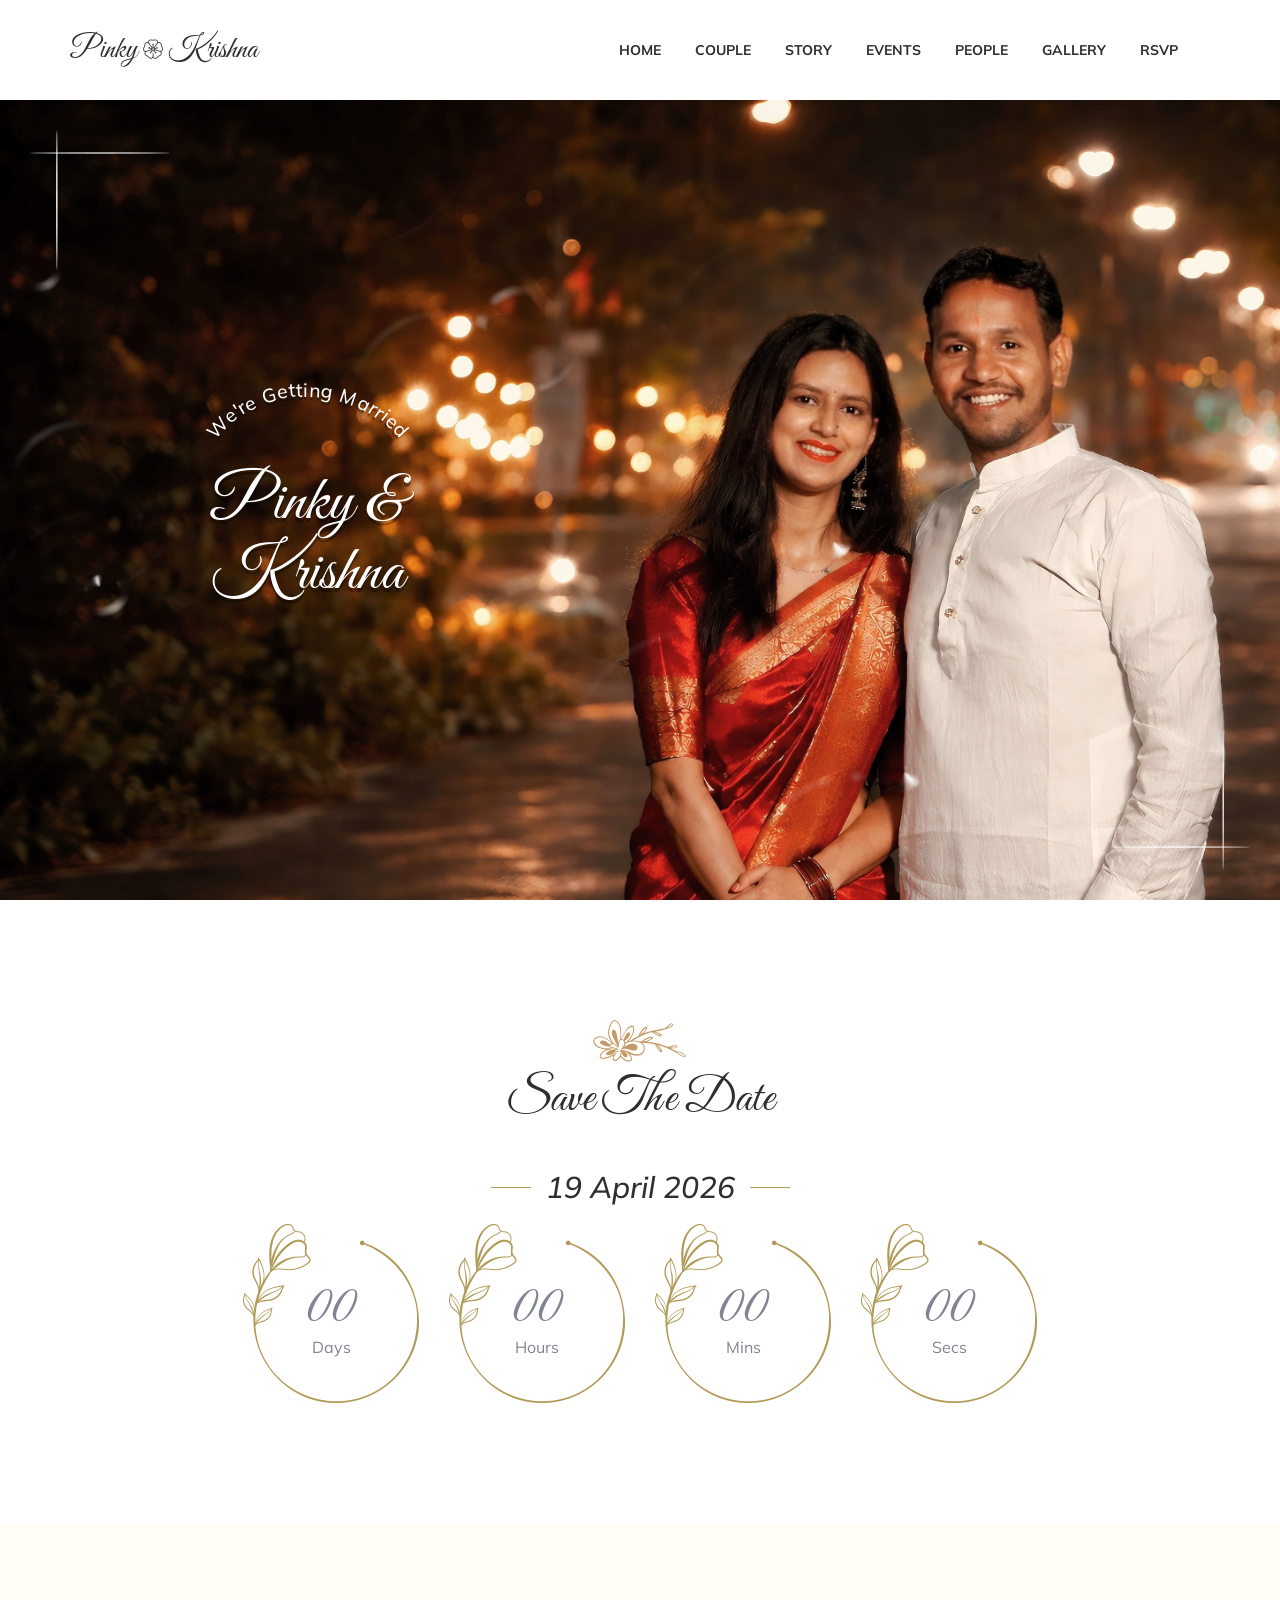
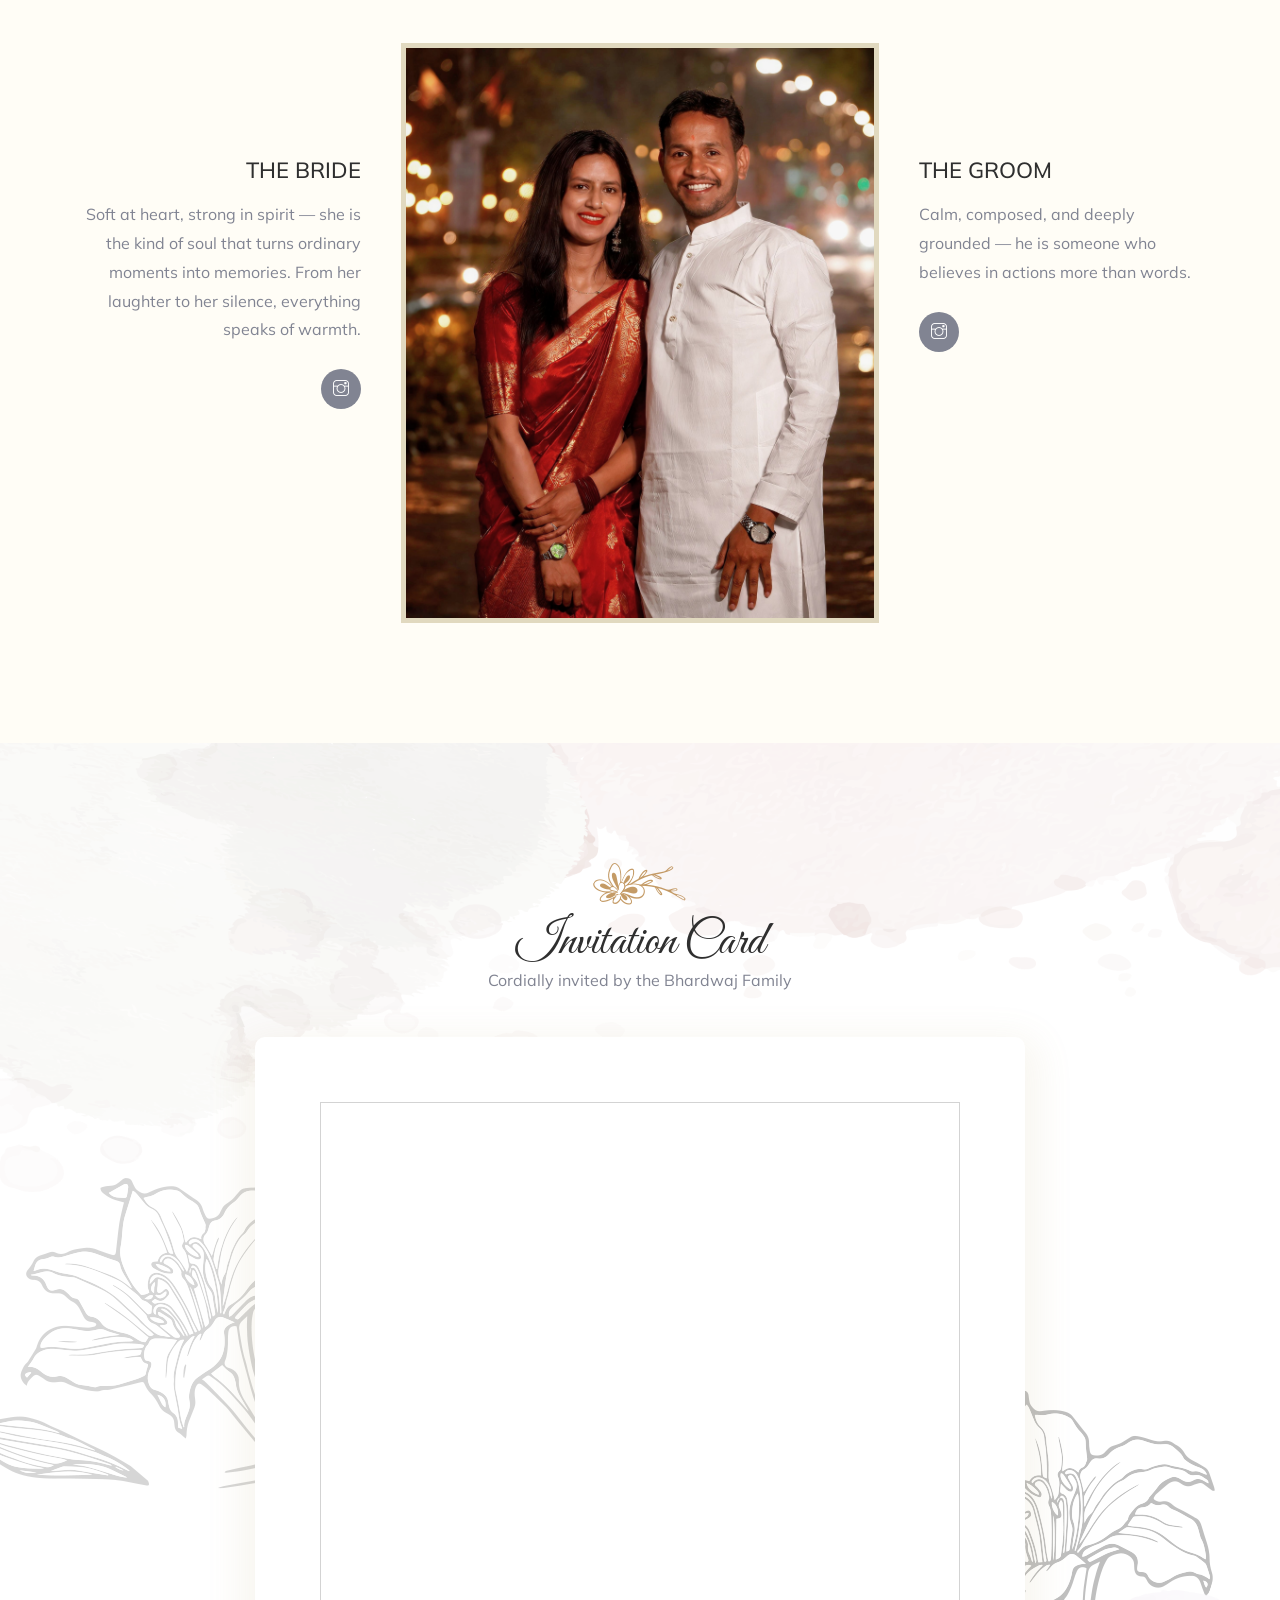
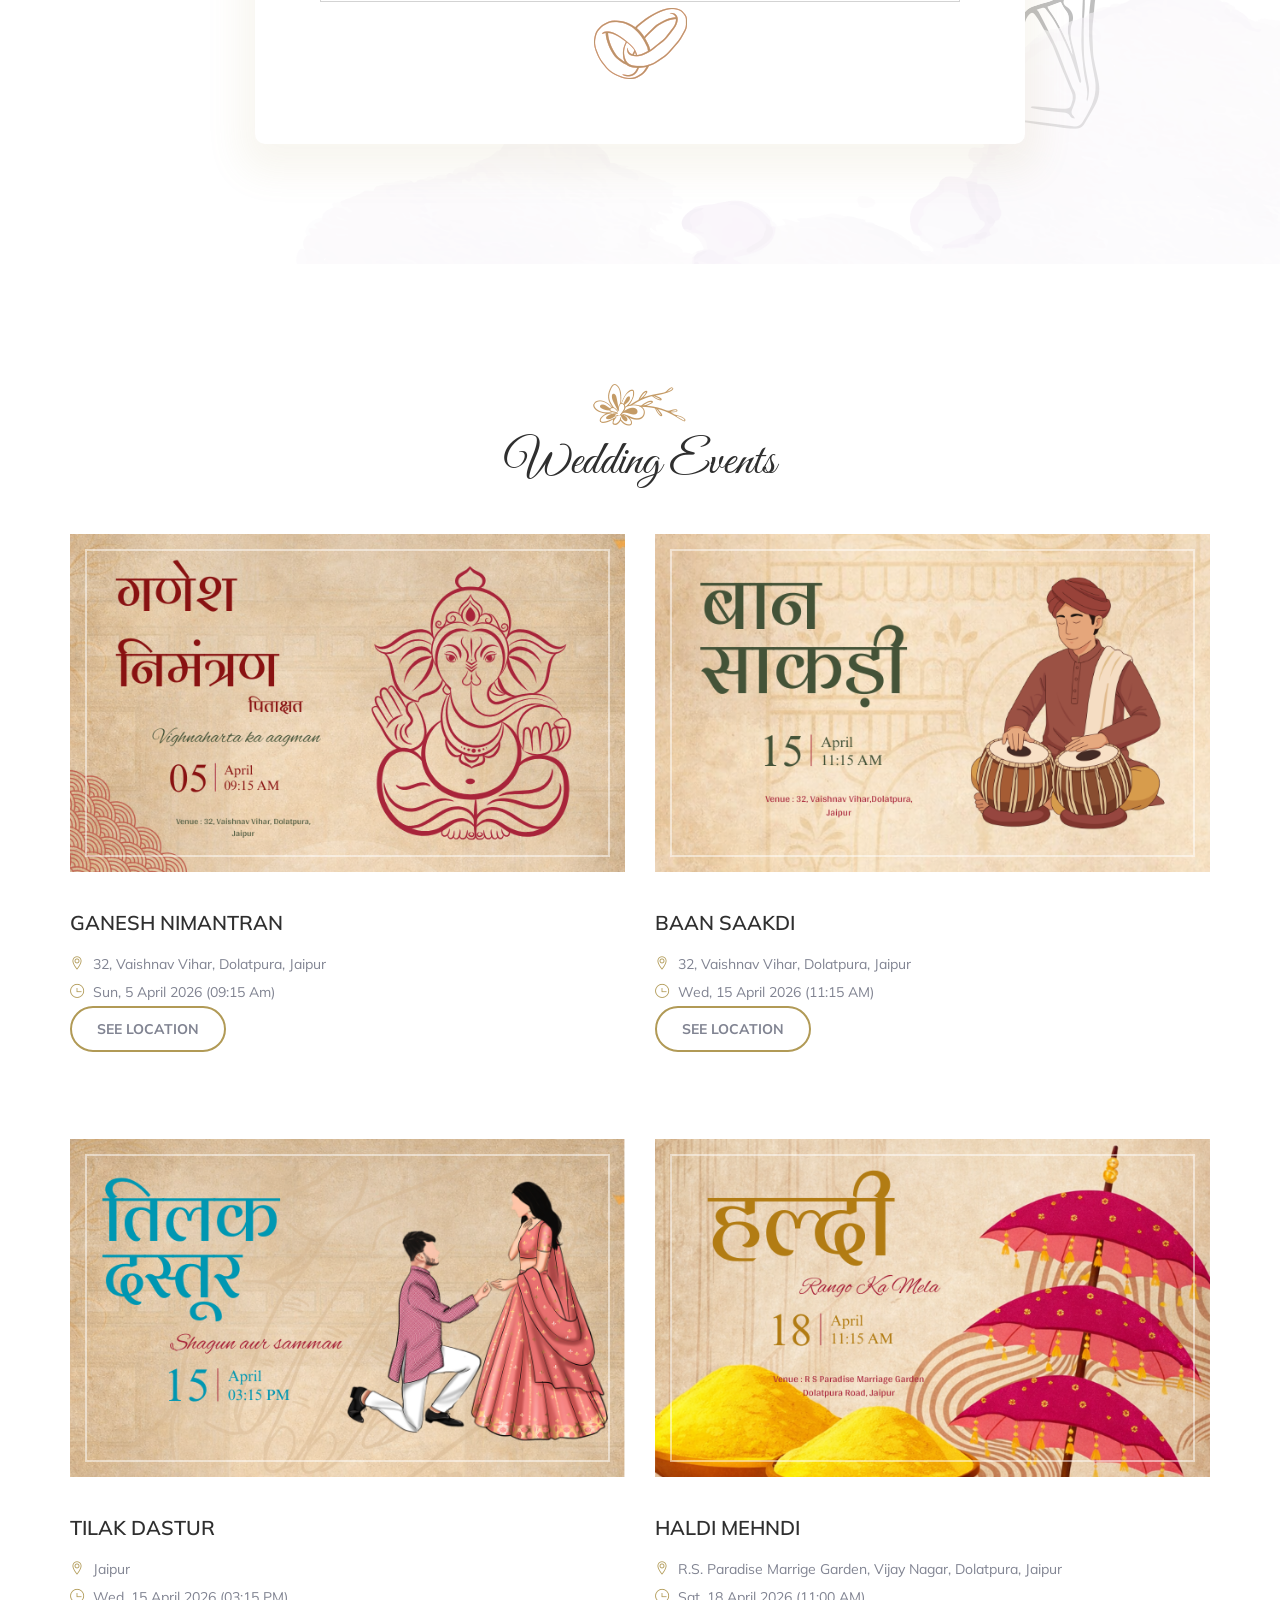
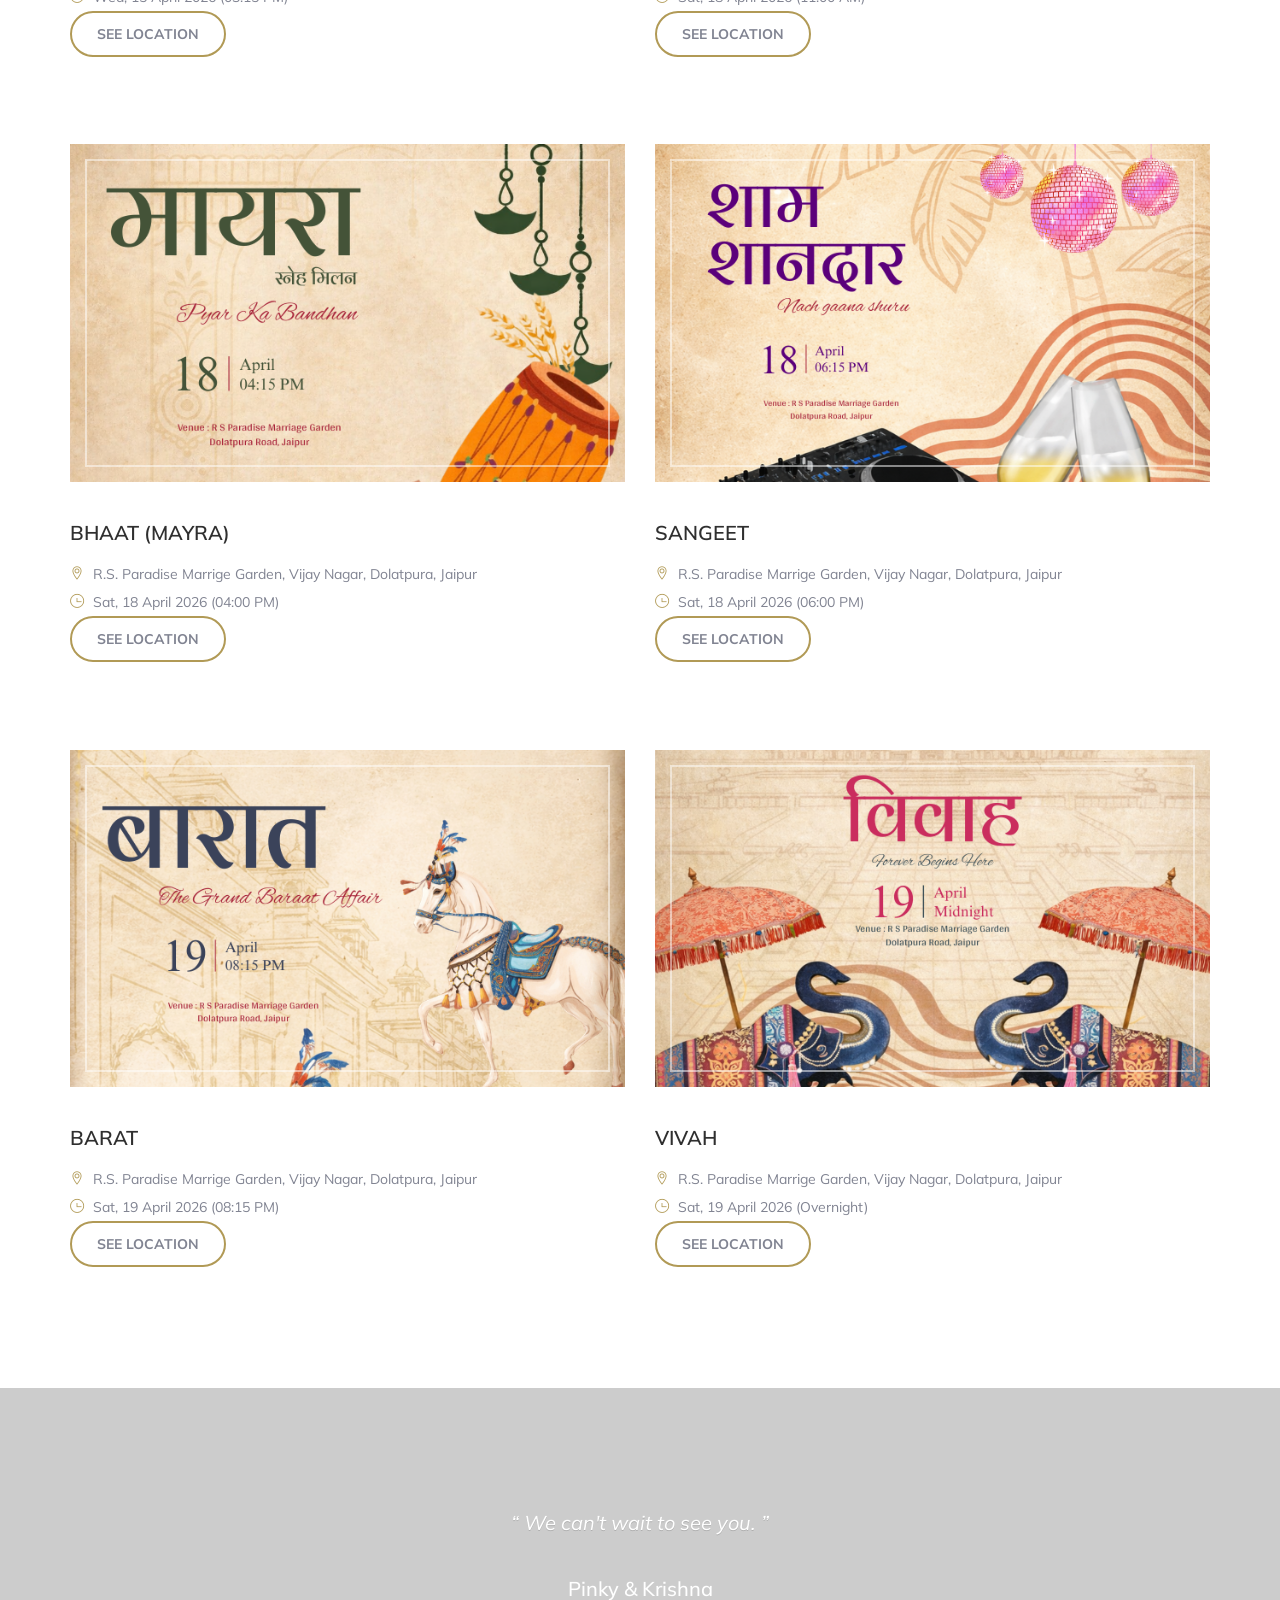
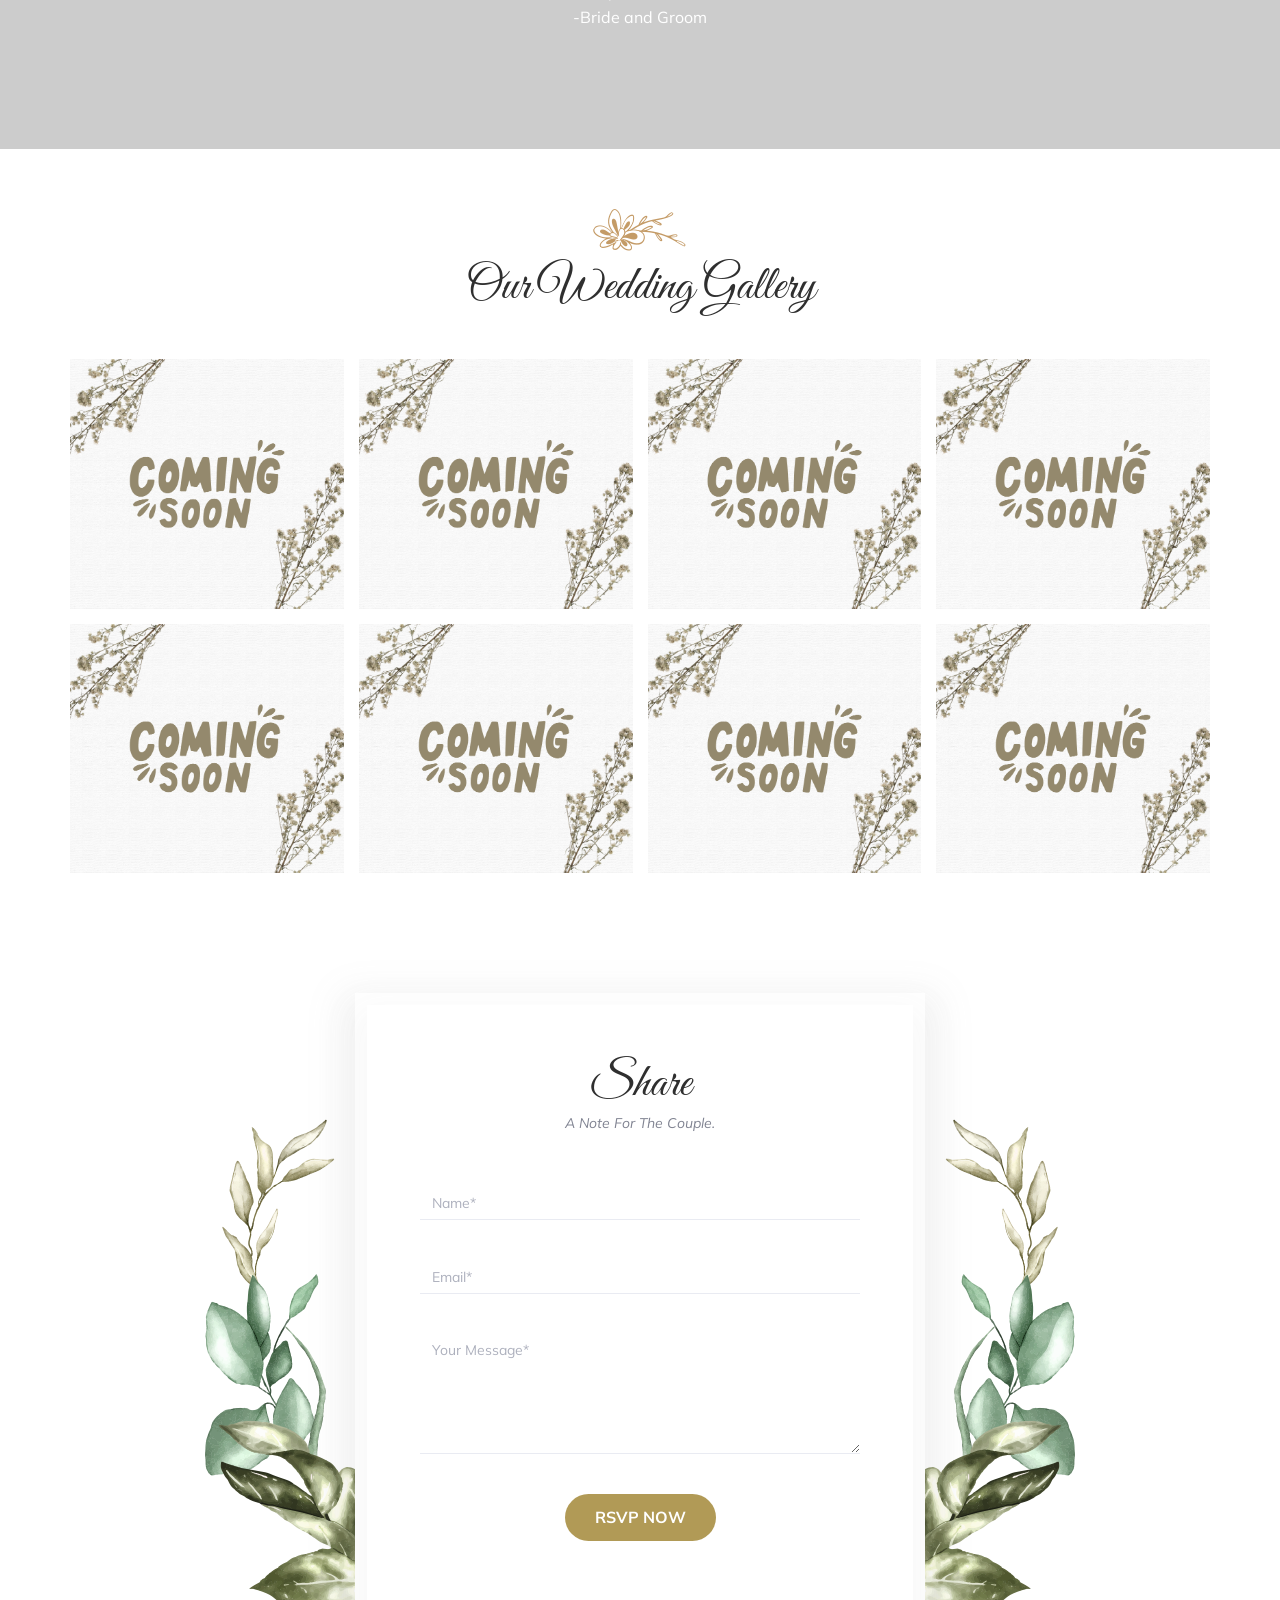
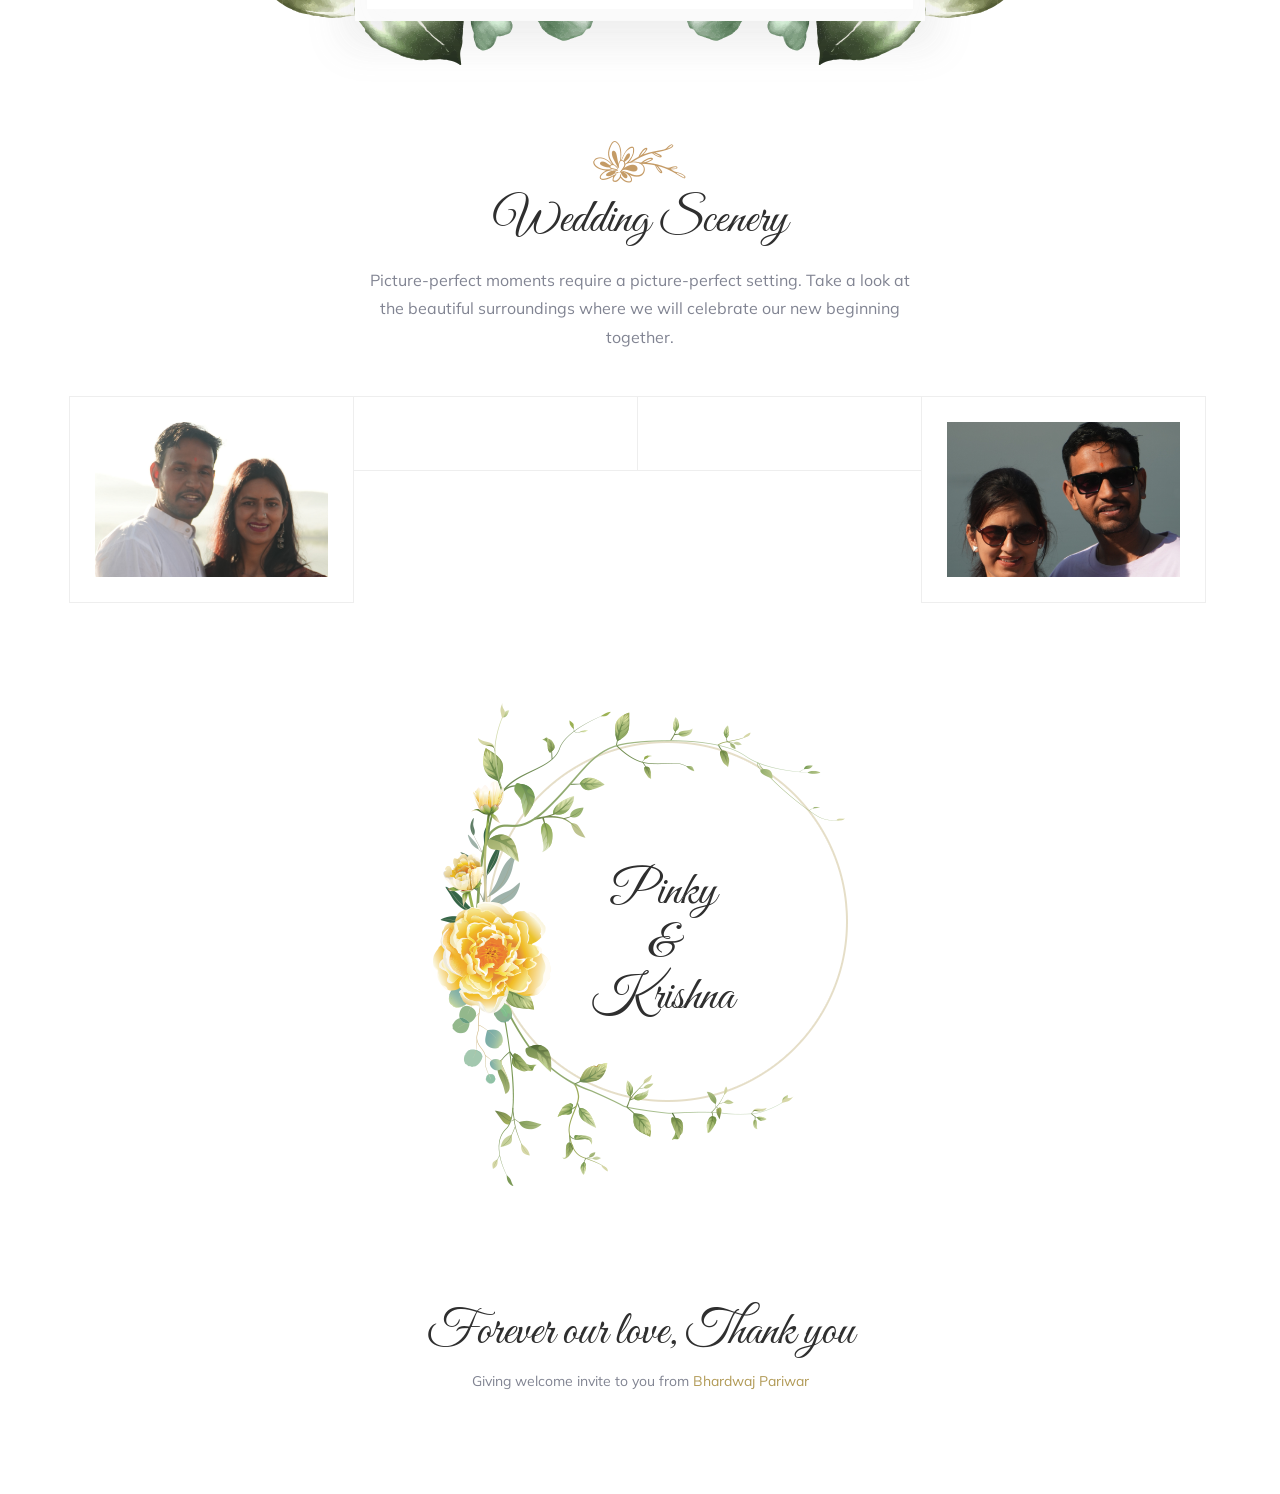
==== commit 3f0a6e4b: "8" ====
--- a/index.html
+++ b/index.html
@@ -125,11 +125,11 @@
                         <div class="couple-area clearfix">
                             <div class="text-grid bride">
                                 <h3>The bride</h3>
-                                <p>A bridecollection of textile samples lay spread out on the table Samsa was a travelling salesman and above it there hung a picture that he had recently cut out of an illustrated magazine and dholhos housed in a nice, gilded frame. It showed a lady fitted </p>
+                                <p>Soft at heart, strong in spirit — she is the kind of soul that turns ordinary moments into memories.
+From her laughter to her silence, everything speaks of warmth.</p>
                                 <div class="social">
                                     <ul>
-                                        <li><a href="#"><i class="ti-facebook"></i></a></li>
-                                        <li><a href="#"><i class="ti-instagram"></i></a></li>
+                                        <li><a href="https://www.instagram.com/pinkee_sharma0/" target="_blank"><i class="ti-instagram"></i></a></li>
                                     </ul>
                                 </div>
                             </div>
@@ -138,11 +138,10 @@
                             </div>
                             <div class="text-grid groom">
                                 <h3>The Groom</h3>
-                                <p>A bridecollection of textile samples lay spread out on the table Samsa was a travelling salesman and above it there hung a picture that he had recently cut out of an illustrated magazine and dholhos housed in a nice, gilded frame. It showed a lady fitted </p>
+                                <p>Calm, composed, and deeply grounded — he is someone who believes in actions more than words.</p>
                                 <div class="social">
                                     <ul>
-                                        <li><a href="#"><i class="ti-facebook"></i></a></li>
-                                        <li><a href="#"><i class="ti-instagram"></i></a></li>
+                                        <li><a href="https://www.instagram.com/361kksharma/" target="_blank"><i class="ti-instagram"></i></a></li>
                                     </ul>
                                 </div>
                             </div>
@@ -477,12 +476,12 @@
                     <div class="col col-xs-12">
                         <div class="gallery-grids">
                             <div class="grid">
-                                <a href="https://drive.google.com/drive/folders/1NHwQgCayj1puJzQzt7pV0Fy7oOCyXR3r?usp=sharing" class="fancybox" data-fancybox-group="gall-1">
+                                <a href="https://drive.google.com/drive/folders/1NHwQgCayj1puJzQzt7pV0Fy7oOCyXR3r?usp=sharing" class="fancybox" data-fancybox-group="gall-1" target="_blank">
                                     <img src="assets/images/gallery/img-1.jpg" alt="Shubh Shuruat">
                                 </a>
                             </div>
                             <div class="grid">
-                                <a href="https://drive.google.com/drive/folders/1V3BF0NFCUjcm6eTbnSsfICiU9dh26jl-?usp=sharing" class="fancybox" data-fancybox-group="gall-1">
+                                <a href="https://drive.google.com/drive/folders/1V3BF0NFCUjcm6eTbnSsfICiU9dh26jl-?usp=sharing" class="fancybox" data-fancybox-group="gall-1" target="_blank">
                                     <img src="assets/images/gallery/img-2.jpg" alt="Baan Sakdi">
                                 </a>
                             </div>
@@ -492,28 +491,28 @@
                                 </a>
                             </div>
                             <div class="grid">
-                                <a href="https://drive.google.com/drive/folders/1bLprePtzUrBcigPxugEeJms-LWsZsH3Q?usp=sharing" class="fancybox" data-fancybox-group="gall-1">
-                                    <img src="assets/images/gallery/img-5.jpg" alt="Haldi And Mehndi Hungama">
-                                </a>
-                            </div>
-                            <div class="grid">
-                                <a href="https://drive.google.com/drive/folders/1gFs0lkaEFOag3aMOkgXNj3MeQSijQ63v?usp=sharing" class="fancybox" data-fancybox-group="gall-1">
-                                    <img src="assets/images/gallery/img-7.jpg" alt="Mayra">
-                                </a>
-                            </div>
-                            <div class="grid">
-                                <a href="https://drive.google.com/drive/folders/1uk30PqtYT4FYUN0L8oeNnicLIlHQ2ZFH?usp=sharing" class="fancybox" data-fancybox-group="gall-1">
-                                    <img src="assets/images/gallery/img-7.jpg" alt="Shaam Saayndaar">
-                                </a>
-                            </div>
-                            <div class="grid">
-                                <a href="https://drive.google.com/drive/folders/1K8v-UGnuhO_McvZO5kwZCDfe52U8WX6L?usp=sharing" class="fancybox" data-fancybox-group="gall-1">
+                                <a href="https://drive.google.com/drive/folders/1bLprePtzUrBcigPxugEeJms-LWsZsH3Q?usp=sharing" class="fancybox" data-fancybox-group="gall-1" target="_blank">
+                                    <img src="assets/images/gallery/img-4.jpg" alt="Haldi And Mehndi Hungama">
+                                </a>
+                            </div>
+                            <div class="grid">
+                                <a href="https://drive.google.com/drive/folders/1gFs0lkaEFOag3aMOkgXNj3MeQSijQ63v?usp=sharing" class="fancybox" data-fancybox-group="gall-1" target="_blank">
+                                    <img src="assets/images/gallery/img-5.jpg" alt="Mayra">
+                                </a>
+                            </div>
+                            <div class="grid">
+                                <a href="https://drive.google.com/drive/folders/1uk30PqtYT4FYUN0L8oeNnicLIlHQ2ZFH?usp=sharing" class="fancybox" data-fancybox-group="gall-1"   target="_blank">
+                                    <img src="assets/images/gallery/img-6.jpg" alt="Shaam Saayndaar">
+                                </a>
+                            </div>
+                            <div class="grid">
+                                <a href="https://drive.google.com/drive/folders/1K8v-UGnuhO_McvZO5kwZCDfe52U8WX6L?usp=sharing" class="fancybox" data-fancybox-group="gall-1" target="_blank">
                                     <img src="assets/images/gallery/img-7.jpg" alt="Barat Night">
                                 </a>
                             </div>
                              <div class="grid">
-                                <a href="https://drive.google.com/drive/folders/1Ug7cgnDHA9pFKa5gPSupJFgP-8WEiYE6?usp=sharing" class="fancybox" data-fancybox-group="gall-1">
-                                    <img src="assets/images/gallery/img-7.jpg" alt="Forever Moments">
+                                <a href="https://drive.google.com/drive/folders/1Ug7cgnDHA9pFKa5gPSupJFgP-8WEiYE6?usp=sharing" class="fancybox" data-fancybox-group="gall-1" target="_blank">
+                                    <img src="assets/images/gallery/img-8.jpg" alt="Forever Moments">
                                 </a>
                             </div>
                         </div>
@@ -530,8 +529,8 @@
                 <div class="row">
                     <div class="col col-xs-12">
                         <div class="rspv-form">
-                            <h3>Share </h3>
-                            <p>A Note For The Couple</p>
+                            <h3>Share</h3>
+                            <p>A Note For The Couple.</p>
                             <div class="left-flower"></div>
                             <div class="right-flower"></div>
                             <form id="rsvp-form" class="clearfix form validate-rsvp-form row" method="post">
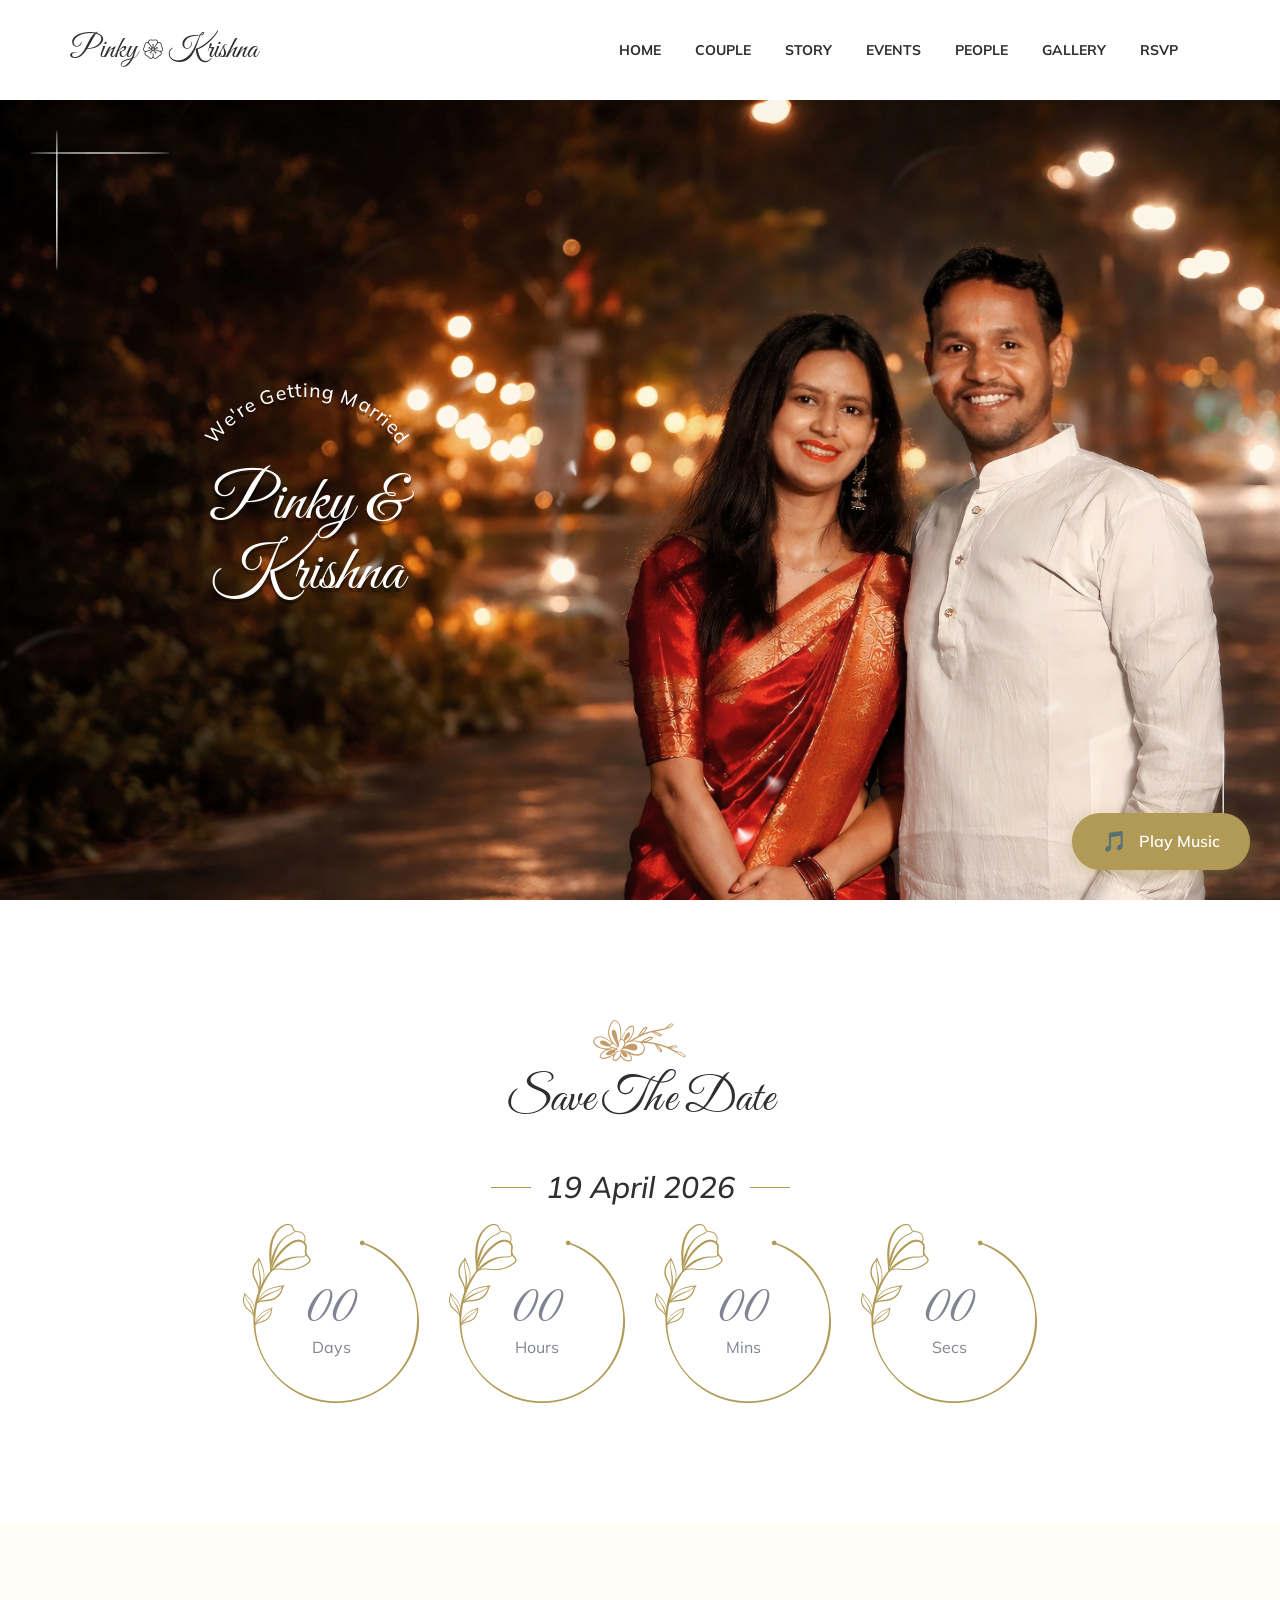
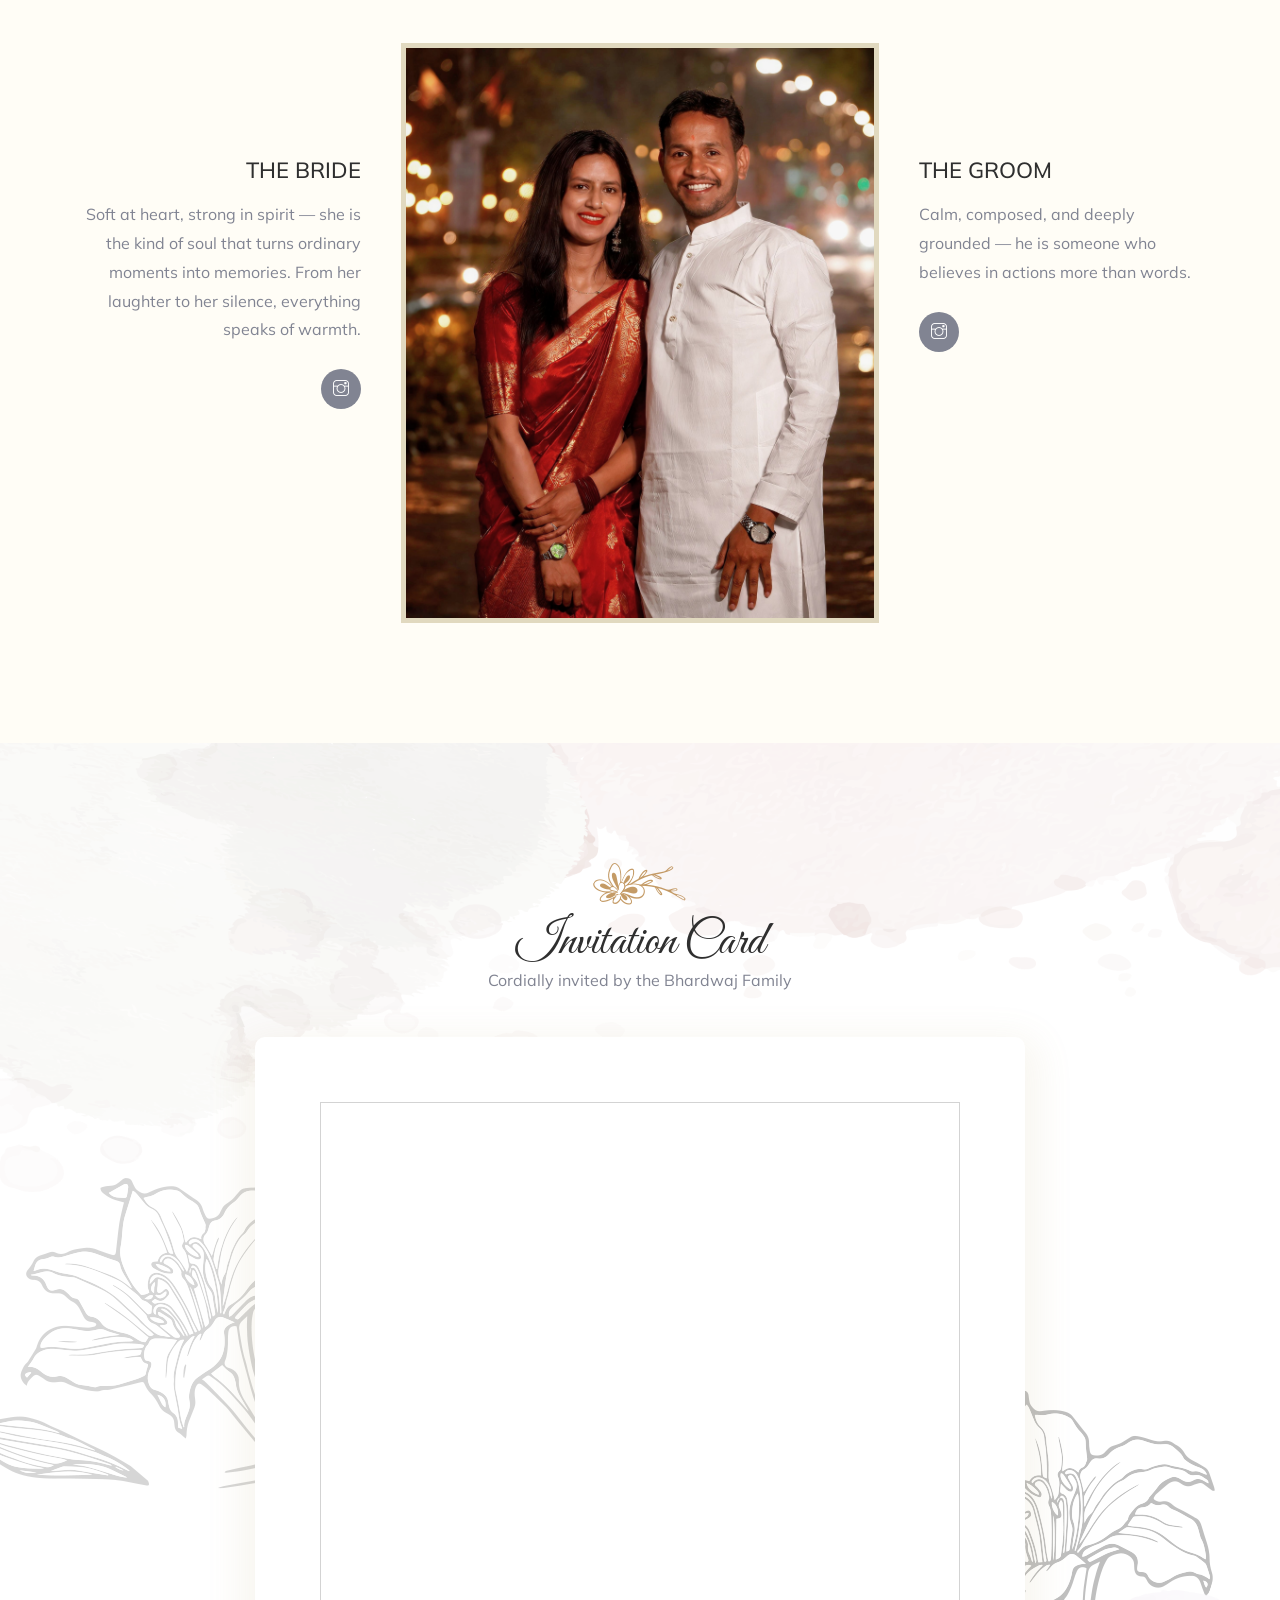
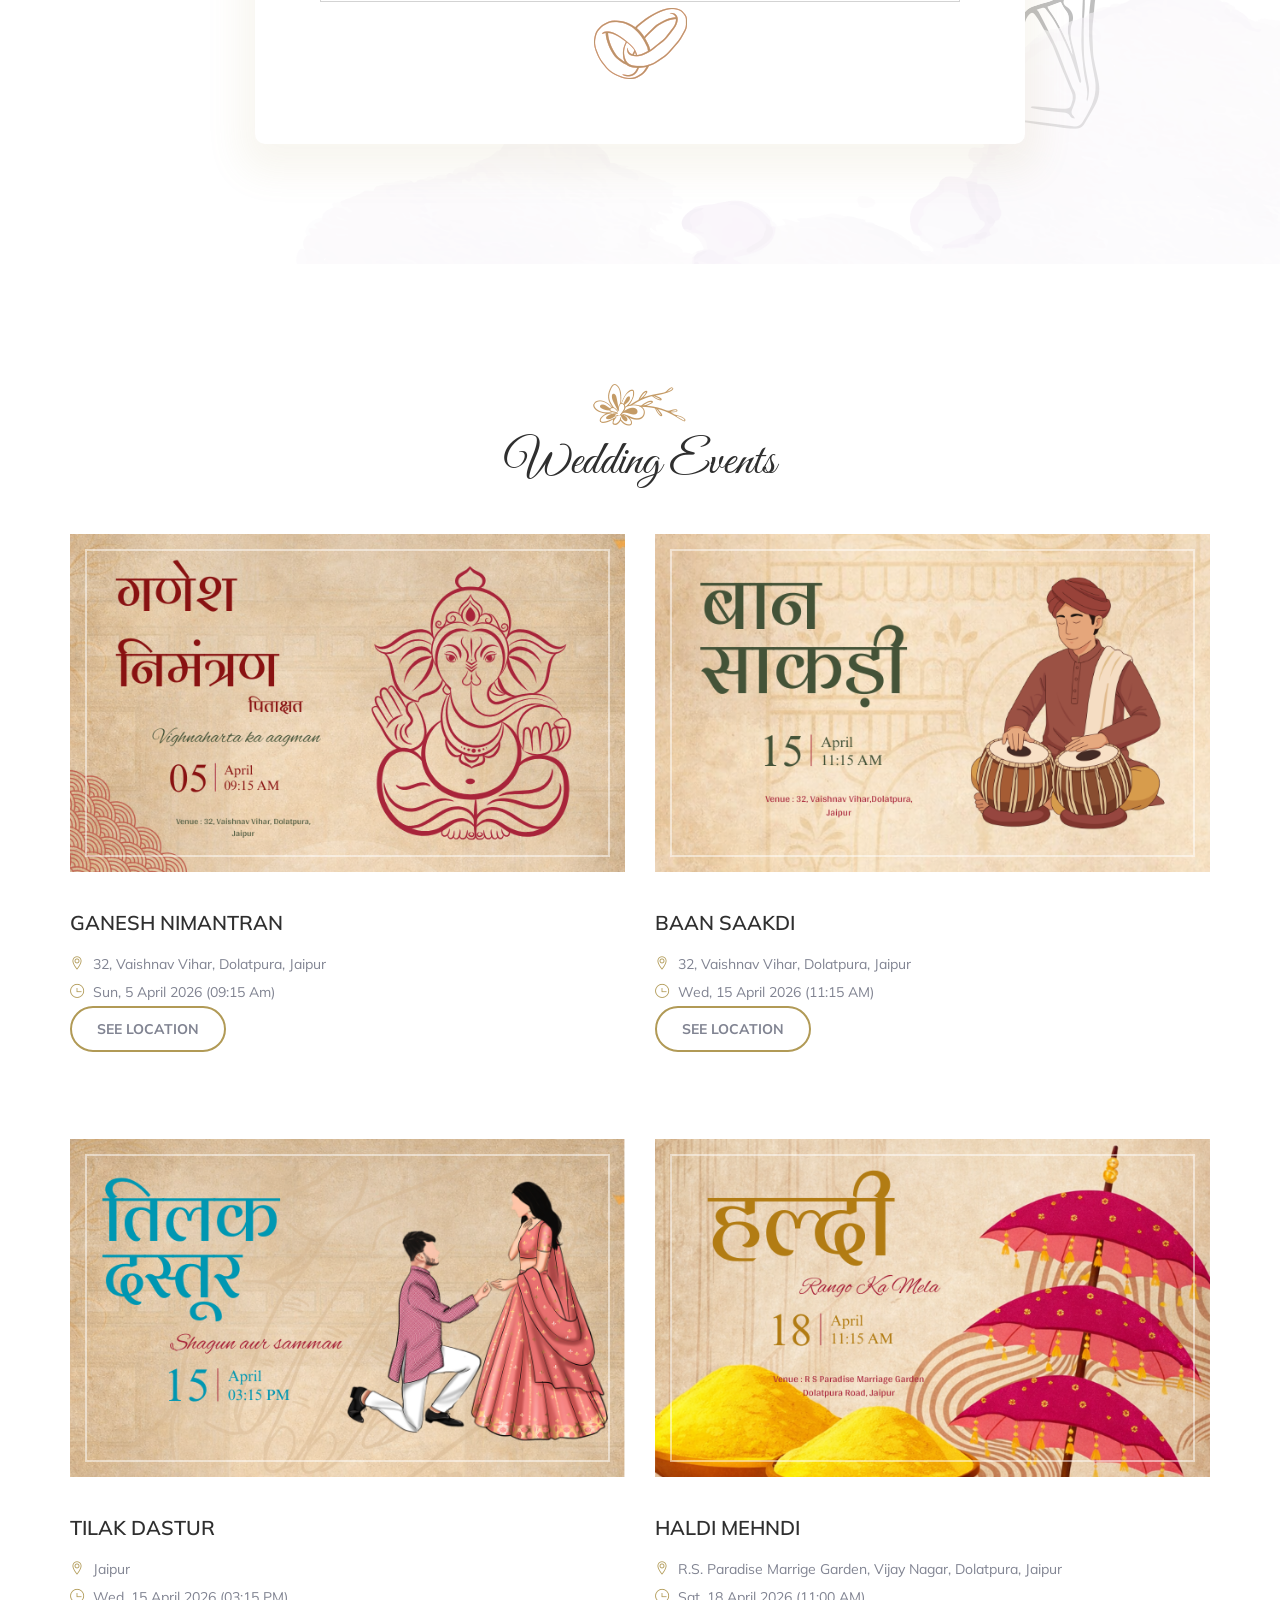
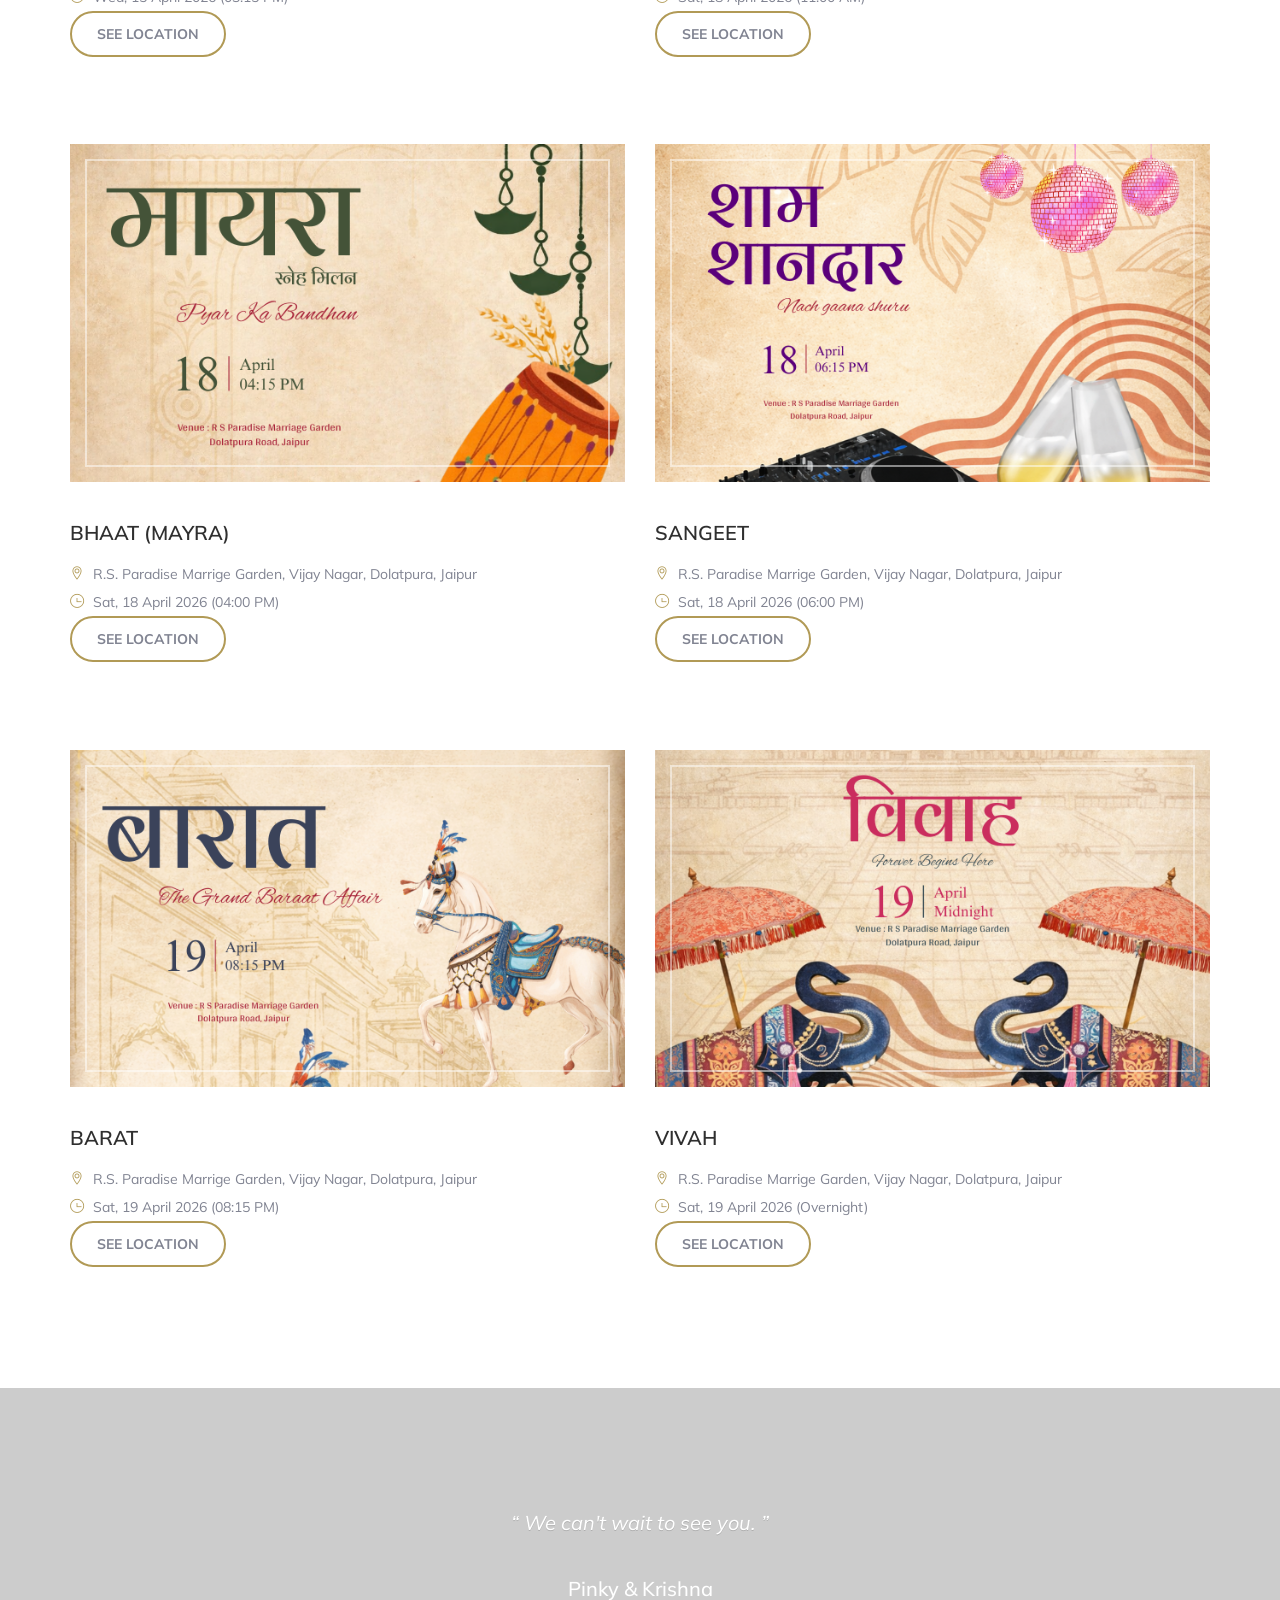
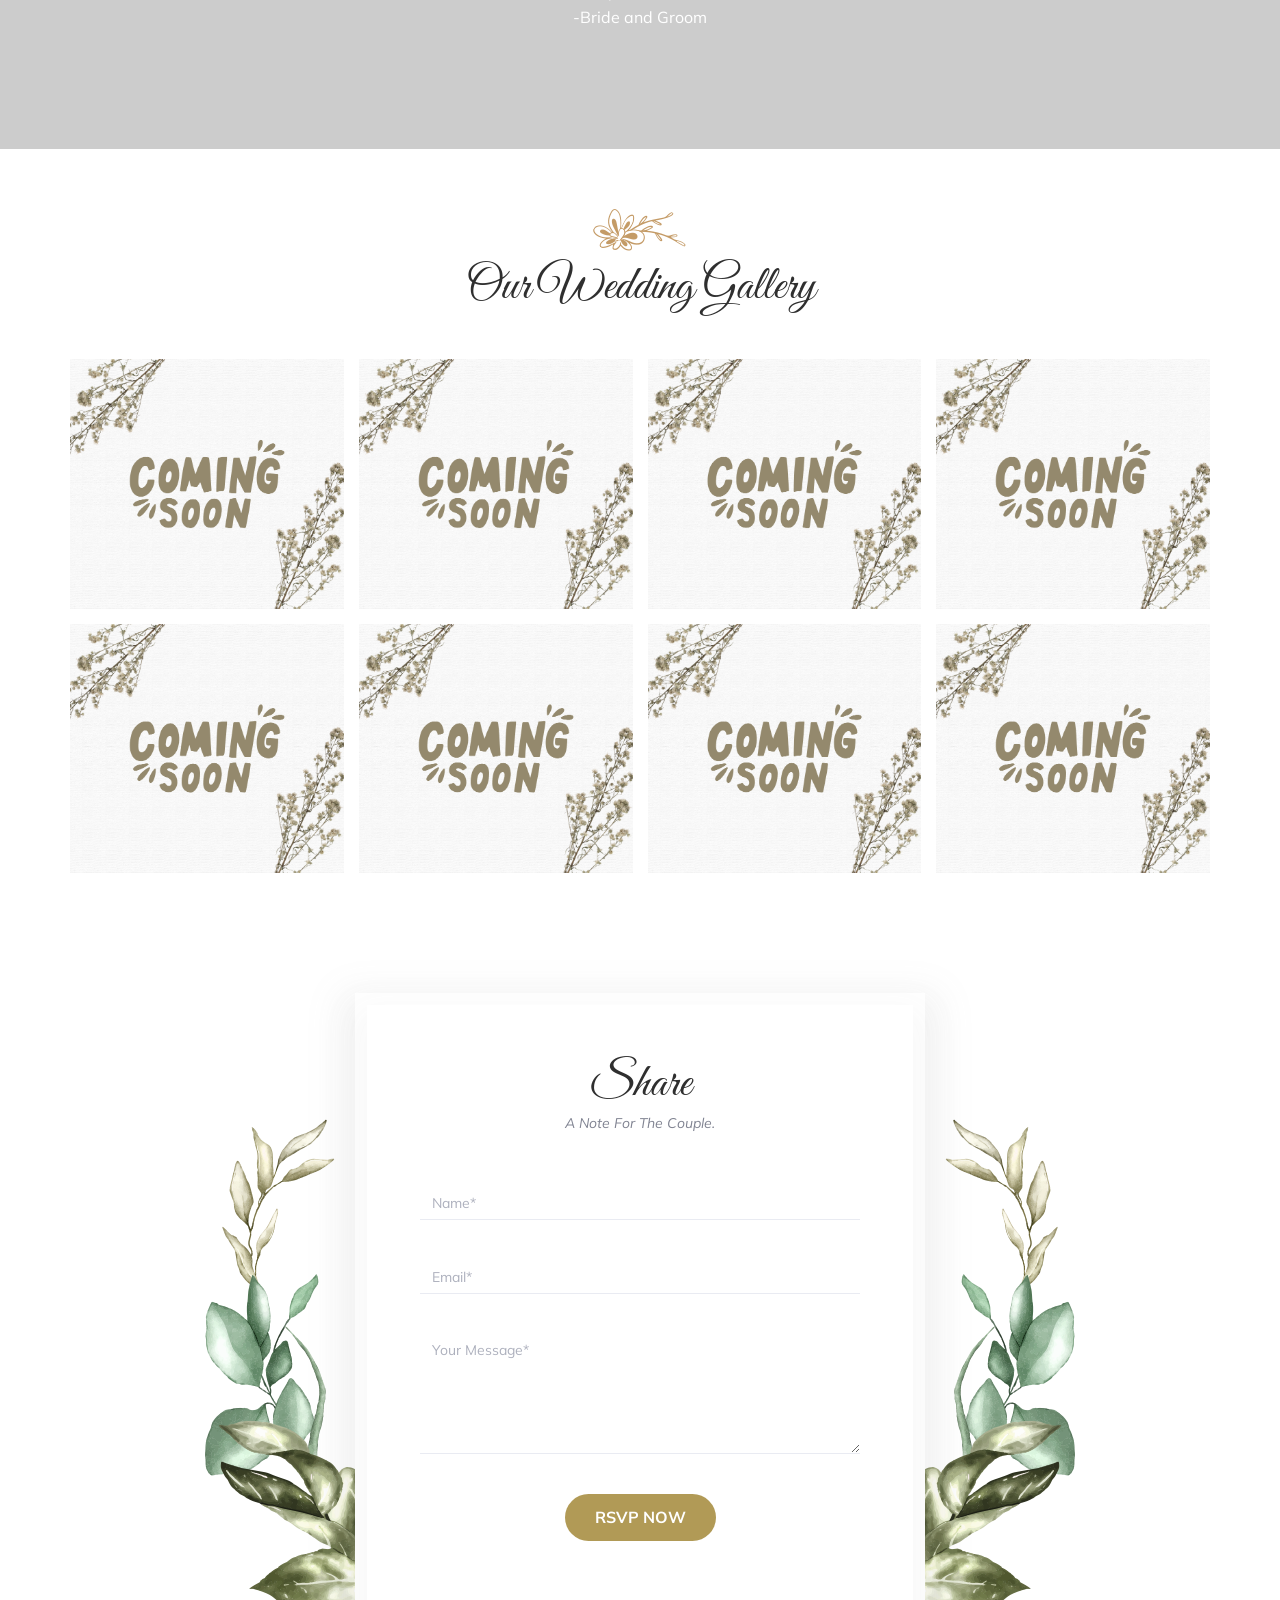
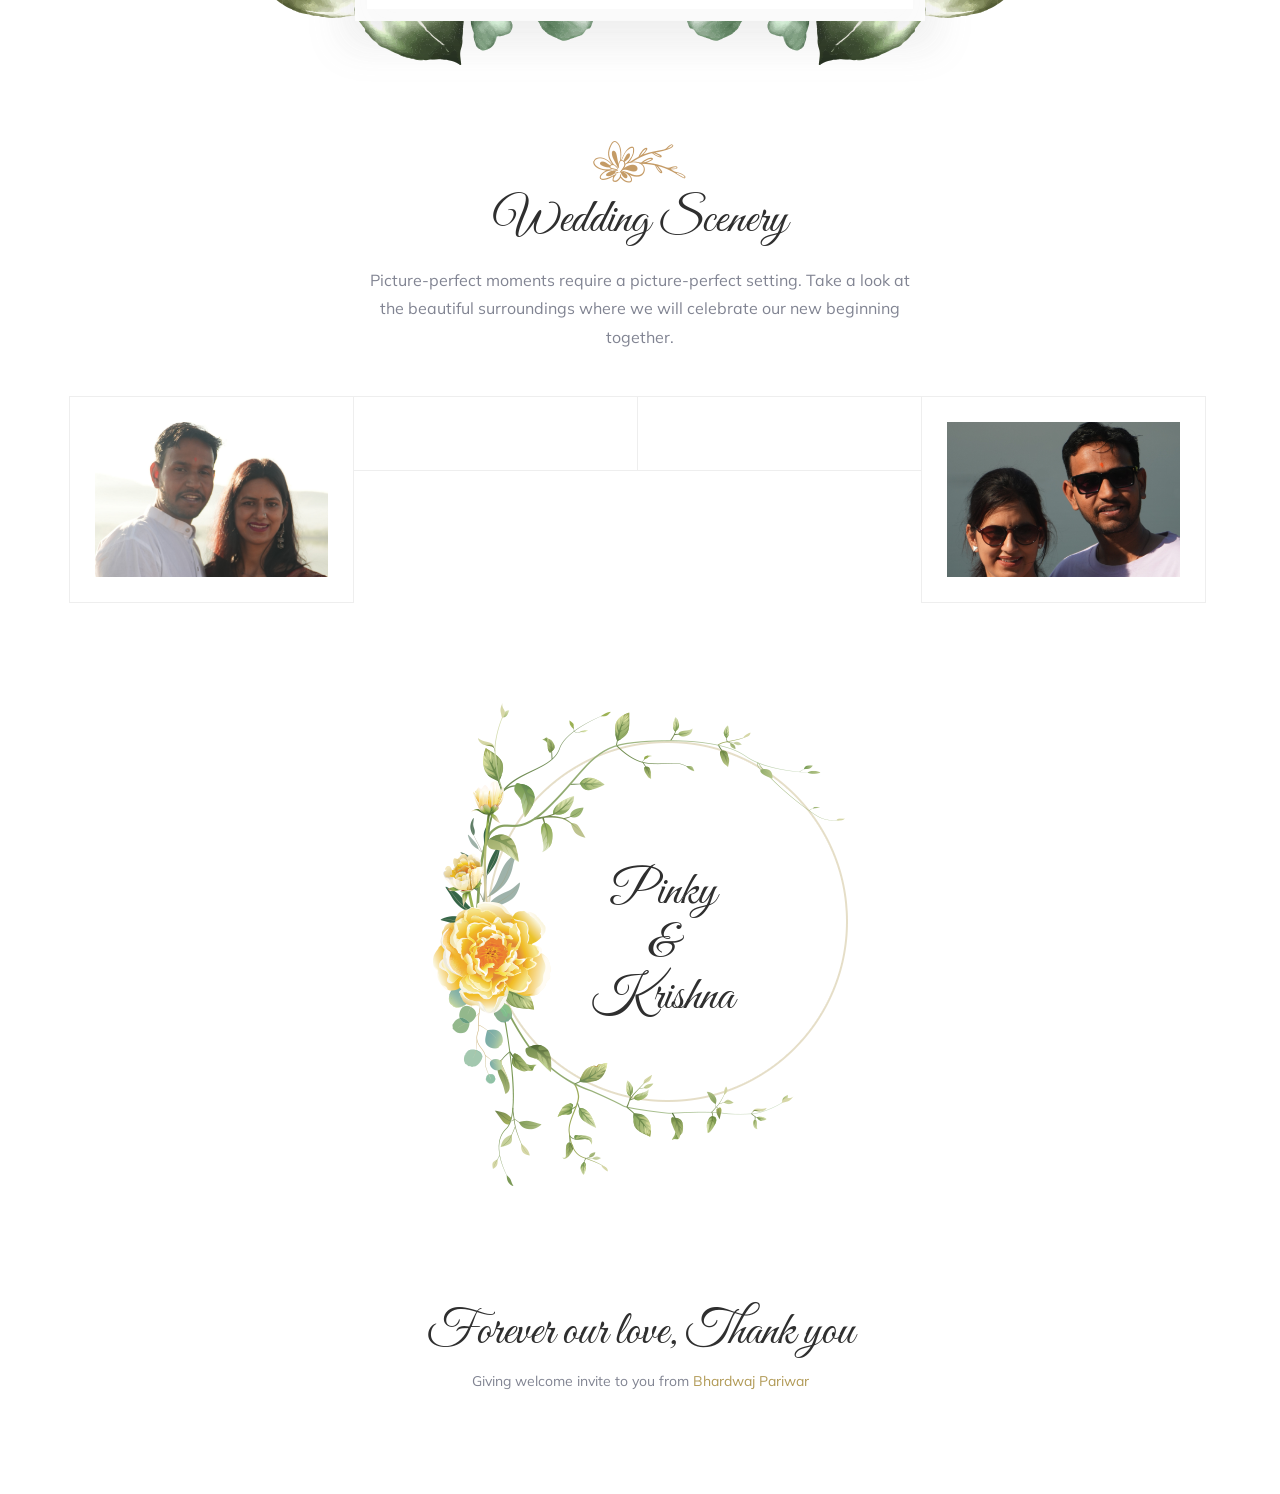
==== commit ab1dff7b: "9" ====
--- a/index.html
+++ b/index.html
@@ -615,6 +615,21 @@
         <!-- end footer-section -->
 
 
+        <!-- ==============================================
+         BACKGROUND MUSIC PLAYER
+         ============================================== -->
+    <audio id="bg-music" loop>
+        <!-- Remember to replace this src with the path to your actual wedding song! -->
+        <source src="Tinka.mp3" type="audio/mpeg">
+    </audio>
+
+    <button id="music-toggle" class="music-btn">
+        <span class="music-icon" id="music-icon">🎵</span>
+        <span id="music-text">Play Music</span>
+    </button>
+
+
+
     </div>
     <!-- end of page-wrapper -->
 
--- a/assets/css/style.css
+++ b/assets/css/style.css
@@ -1422,7 +1422,7 @@
 @media (max-width: 767px) {
   .hero-slider .slide-inner {
     /* Adjust the 80% up or down until the couple is perfectly centered */
-    background-position: 80% center !important; 
+    background-position: 78% center !important; 
 
   }
 
@@ -3707,4 +3707,63 @@
   background-color: #313131;
 }
 
-/*# sourceMappingURL=style.css.map */+/*# sourceMappingURL=style.css.map */
+
+
+/* Floating Music Button Styles */
+        .music-btn {
+            position: fixed; /* Makes it float over the website */
+            bottom: 30px;
+            right: 30px;
+            z-index: 99999; /* Ensures it stays on top of everything */
+            background-color: #b19a56; /* Gold theme color */
+            color: #ffffff;
+            border: 2px solid #b19a56;
+            border-radius: 50px;
+            padding: 12px 28px;
+            font-size: 16px;
+            font-weight: 600;
+            cursor: pointer;
+            box-shadow: 0 4px 15px rgba(177, 154, 86, 0.4);
+            display: flex;
+            align-items: center;
+            gap: 12px;
+            transition: all 0.3s ease;
+            outline: none;
+        }
+
+        .music-btn:hover {
+            background-color: #9c874b;
+            border-color: #9c874b;
+            transform: translateY(-3px);
+            box-shadow: 0 6px 20px rgba(177, 154, 86, 0.6);
+        }
+
+        .music-btn:active {
+            transform: translateY(1px);
+        }
+
+        .music-icon {
+            font-size: 20px;
+            display: inline-block;
+        }
+
+        /* Adds a subtle animation to the music note when playing */
+        .playing .music-icon {
+            animation: bounceNote 1s infinite alternate ease-in-out;
+        }
+
+        @keyframes bounceNote {
+            0% { transform: translateY(0) rotate(0deg); }
+            100% { transform: translateY(-3px) rotate(15deg); }
+        }
+
+        /* Mobile Adjustments for the button */
+        @media (max-width: 767px) {
+            .music-btn {
+                bottom: 20px;
+                right: 20px;
+                padding: 10px 20px;
+                font-size: 14px;
+            }
+        }
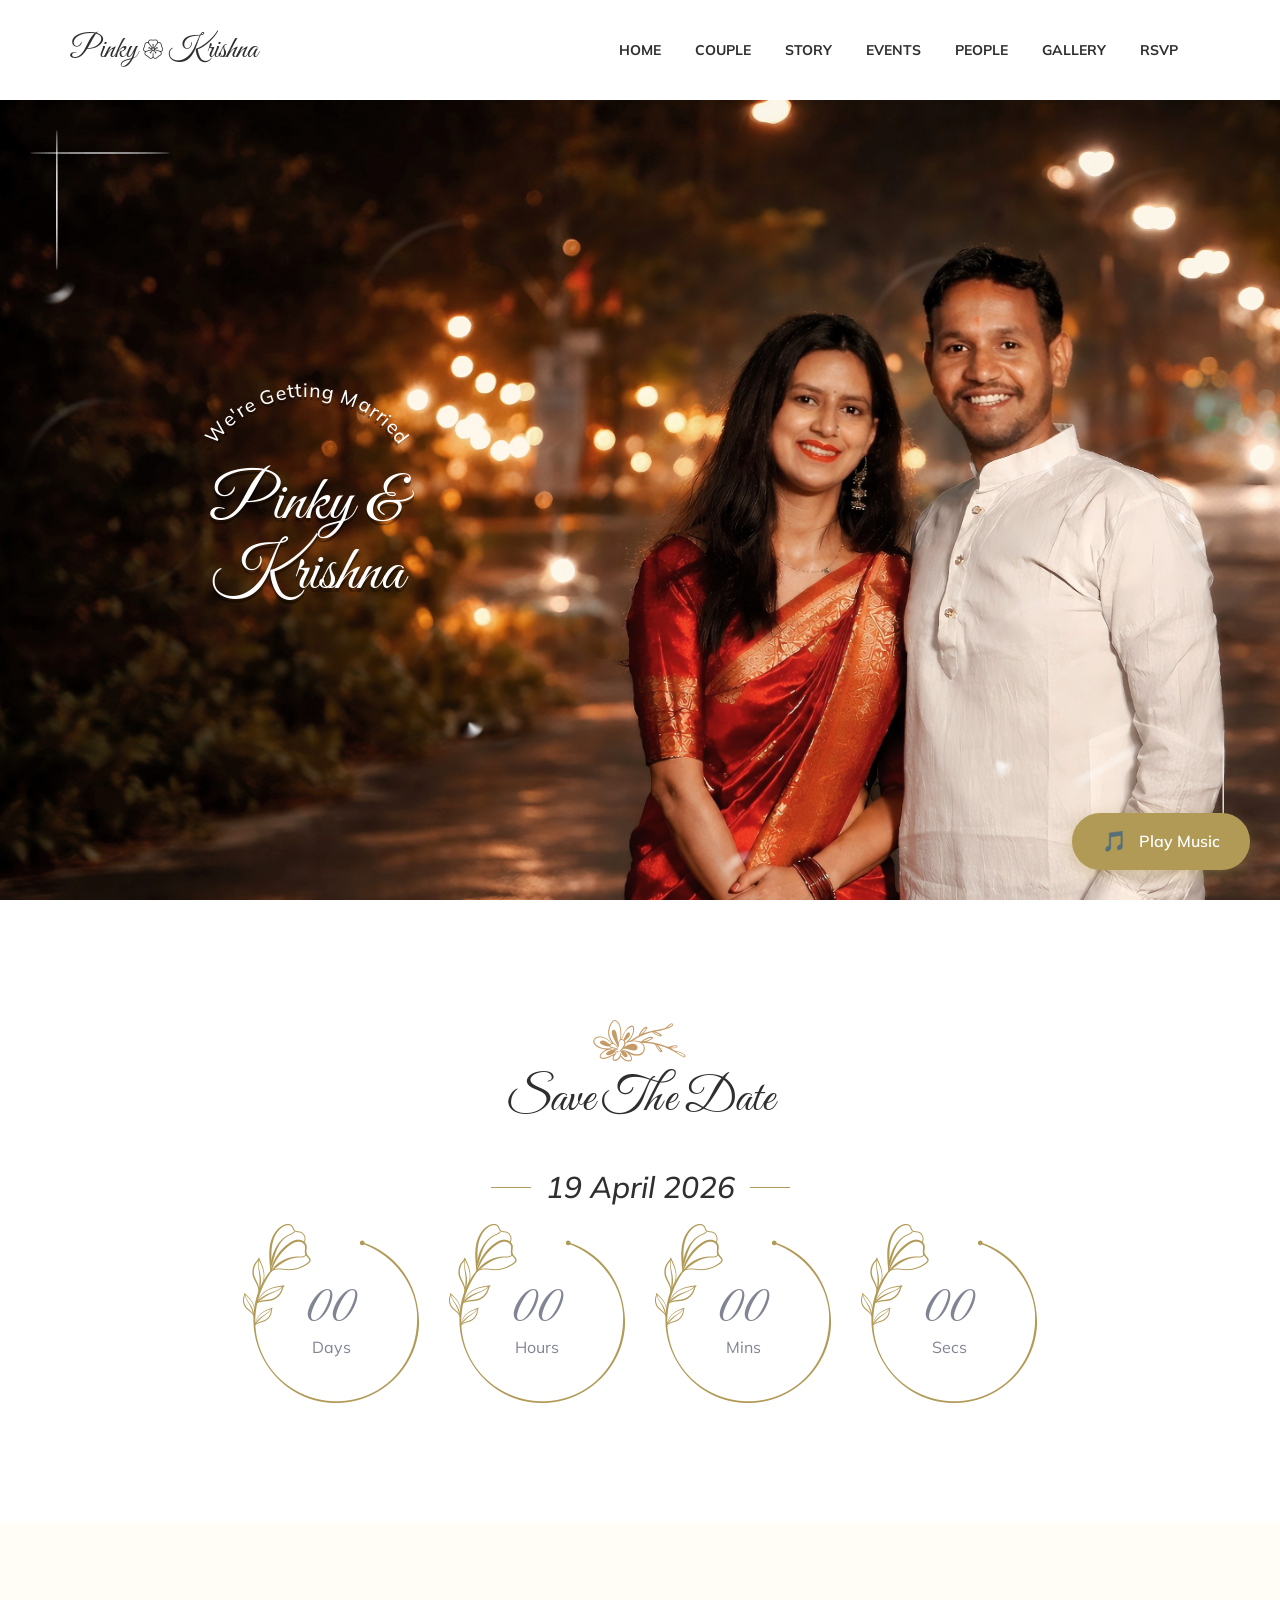
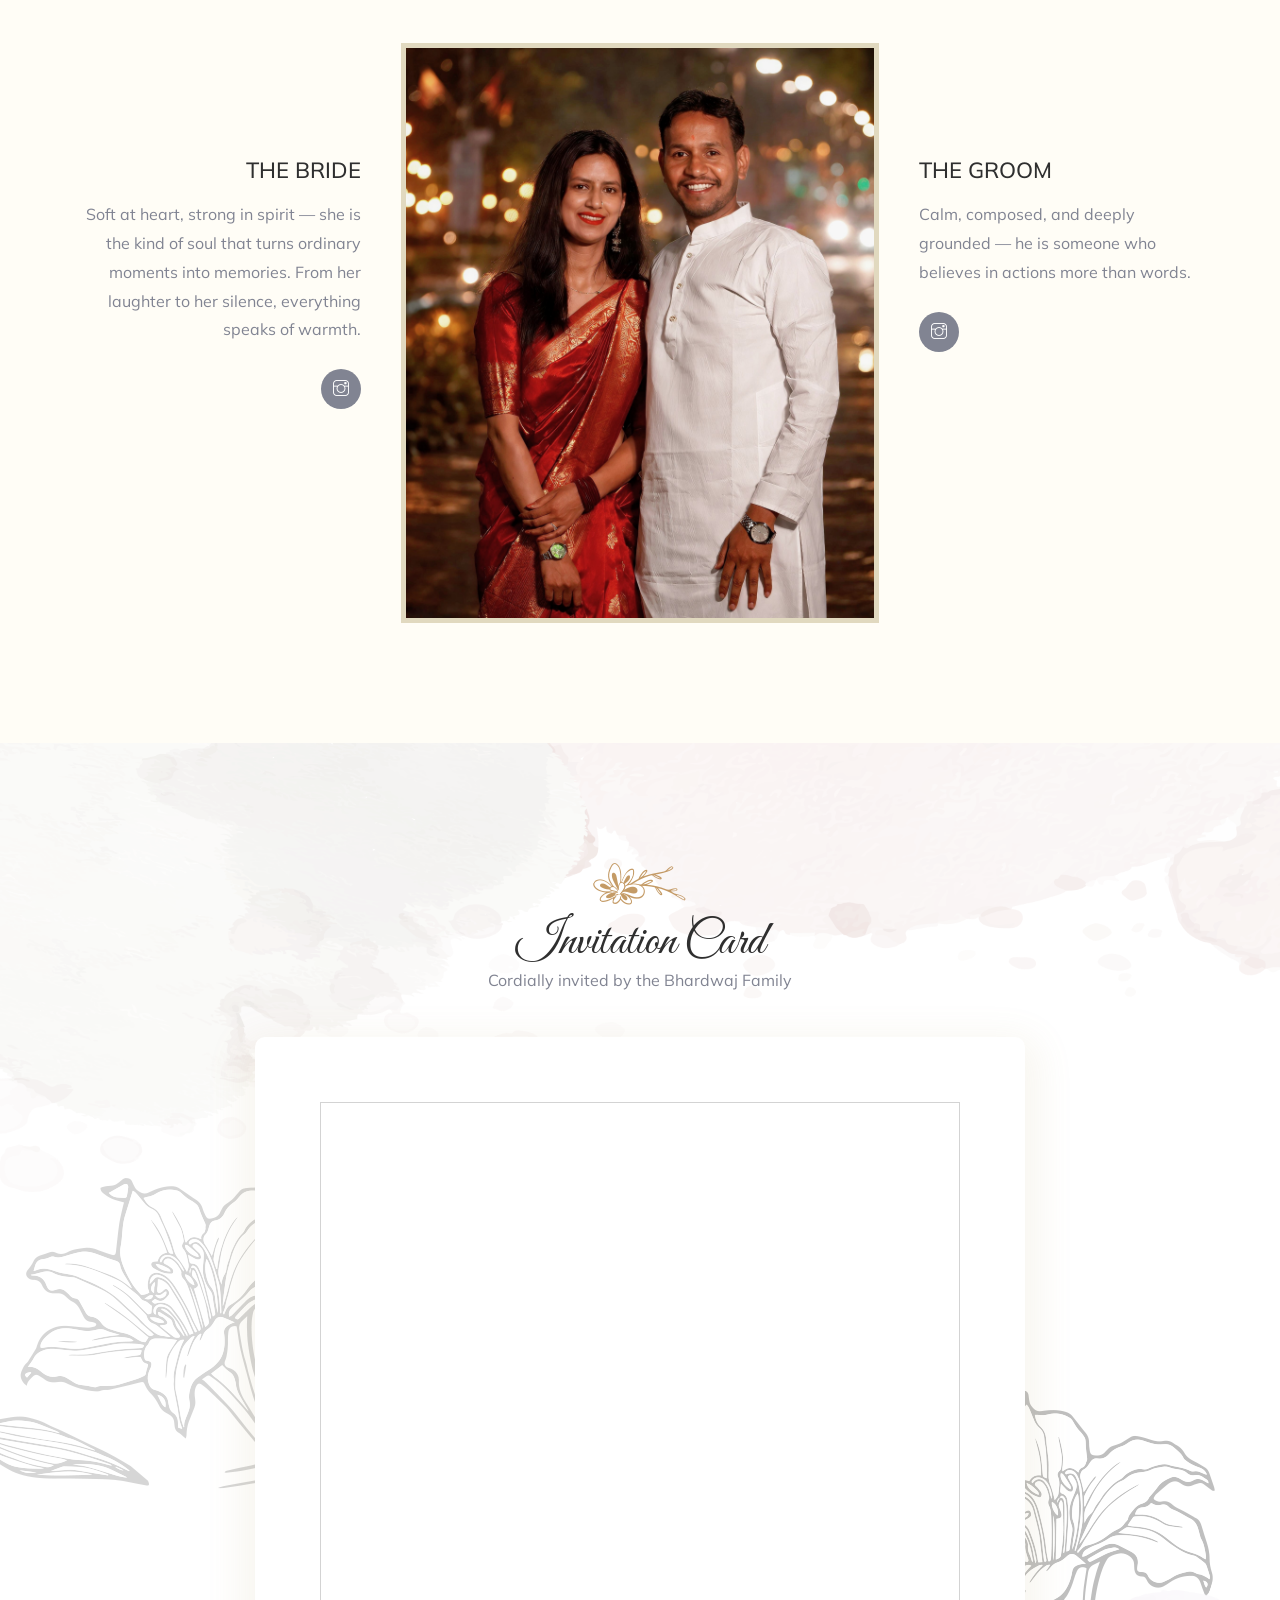
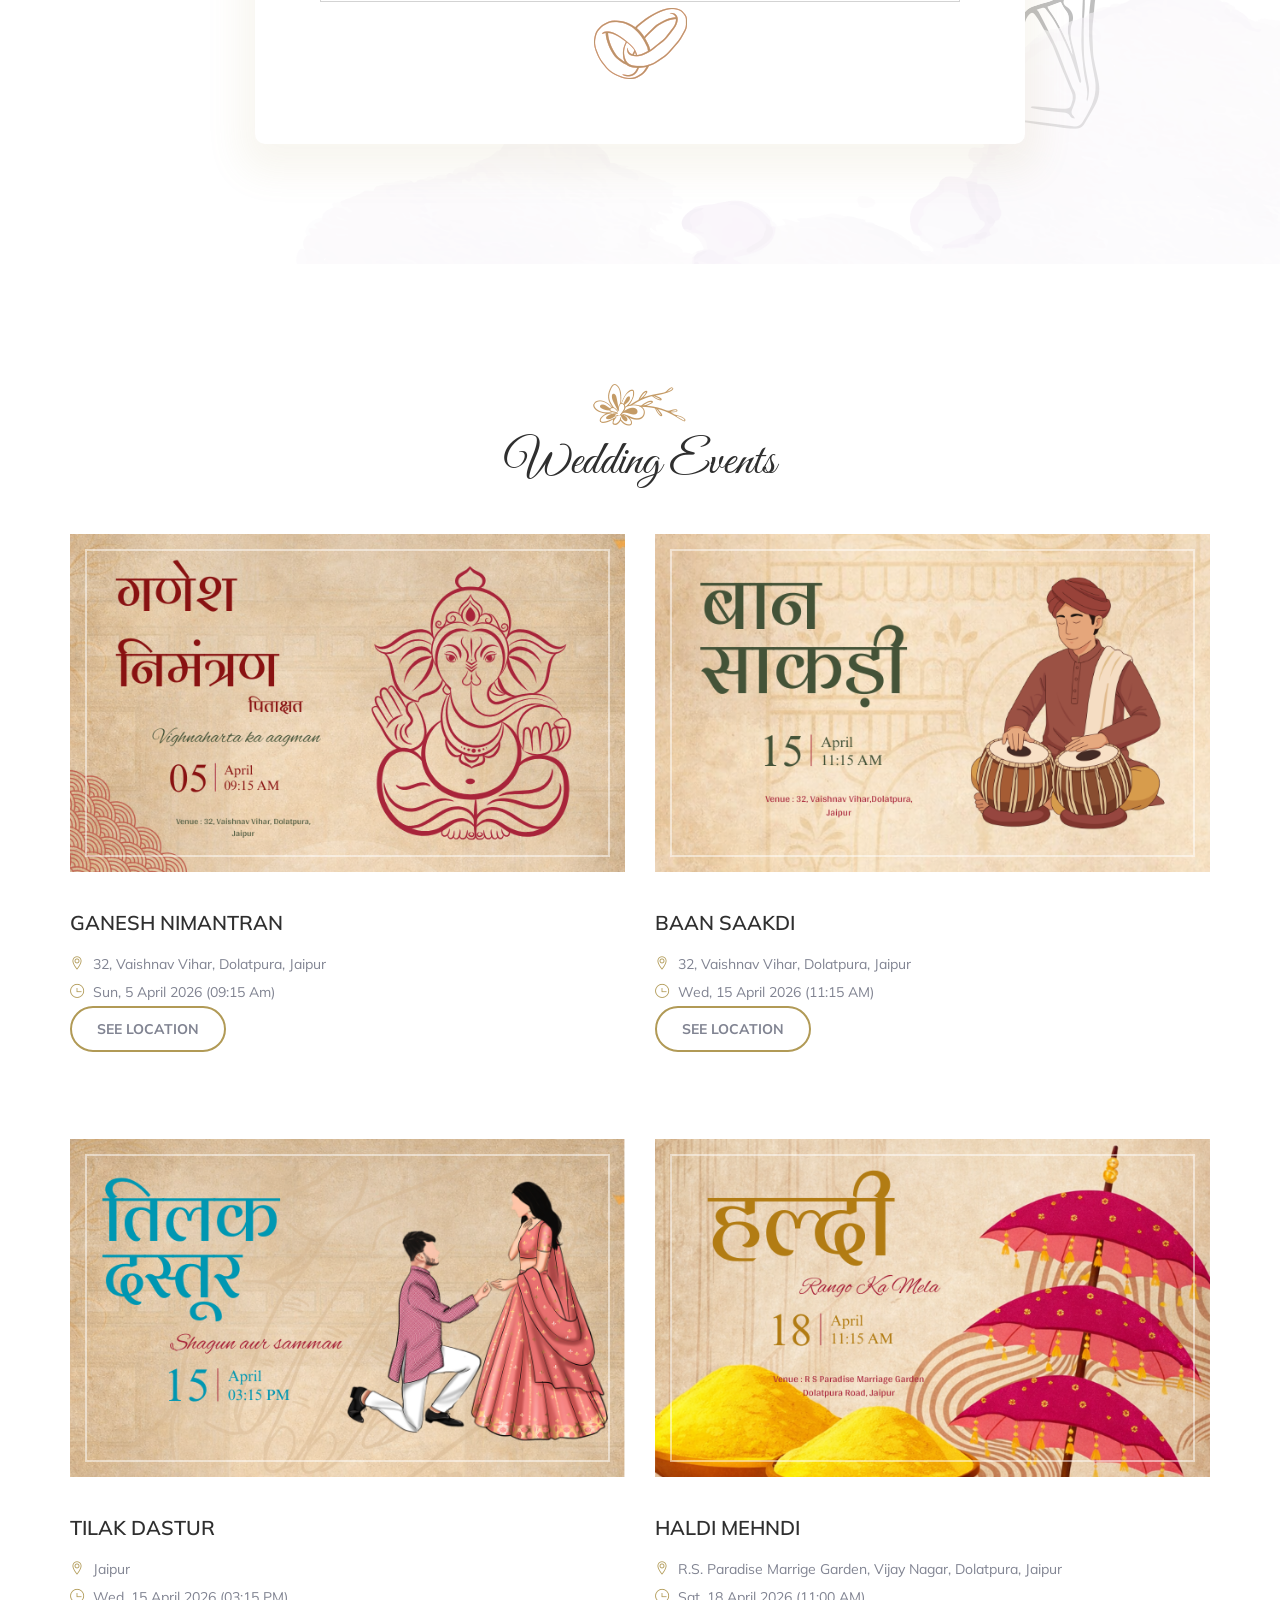
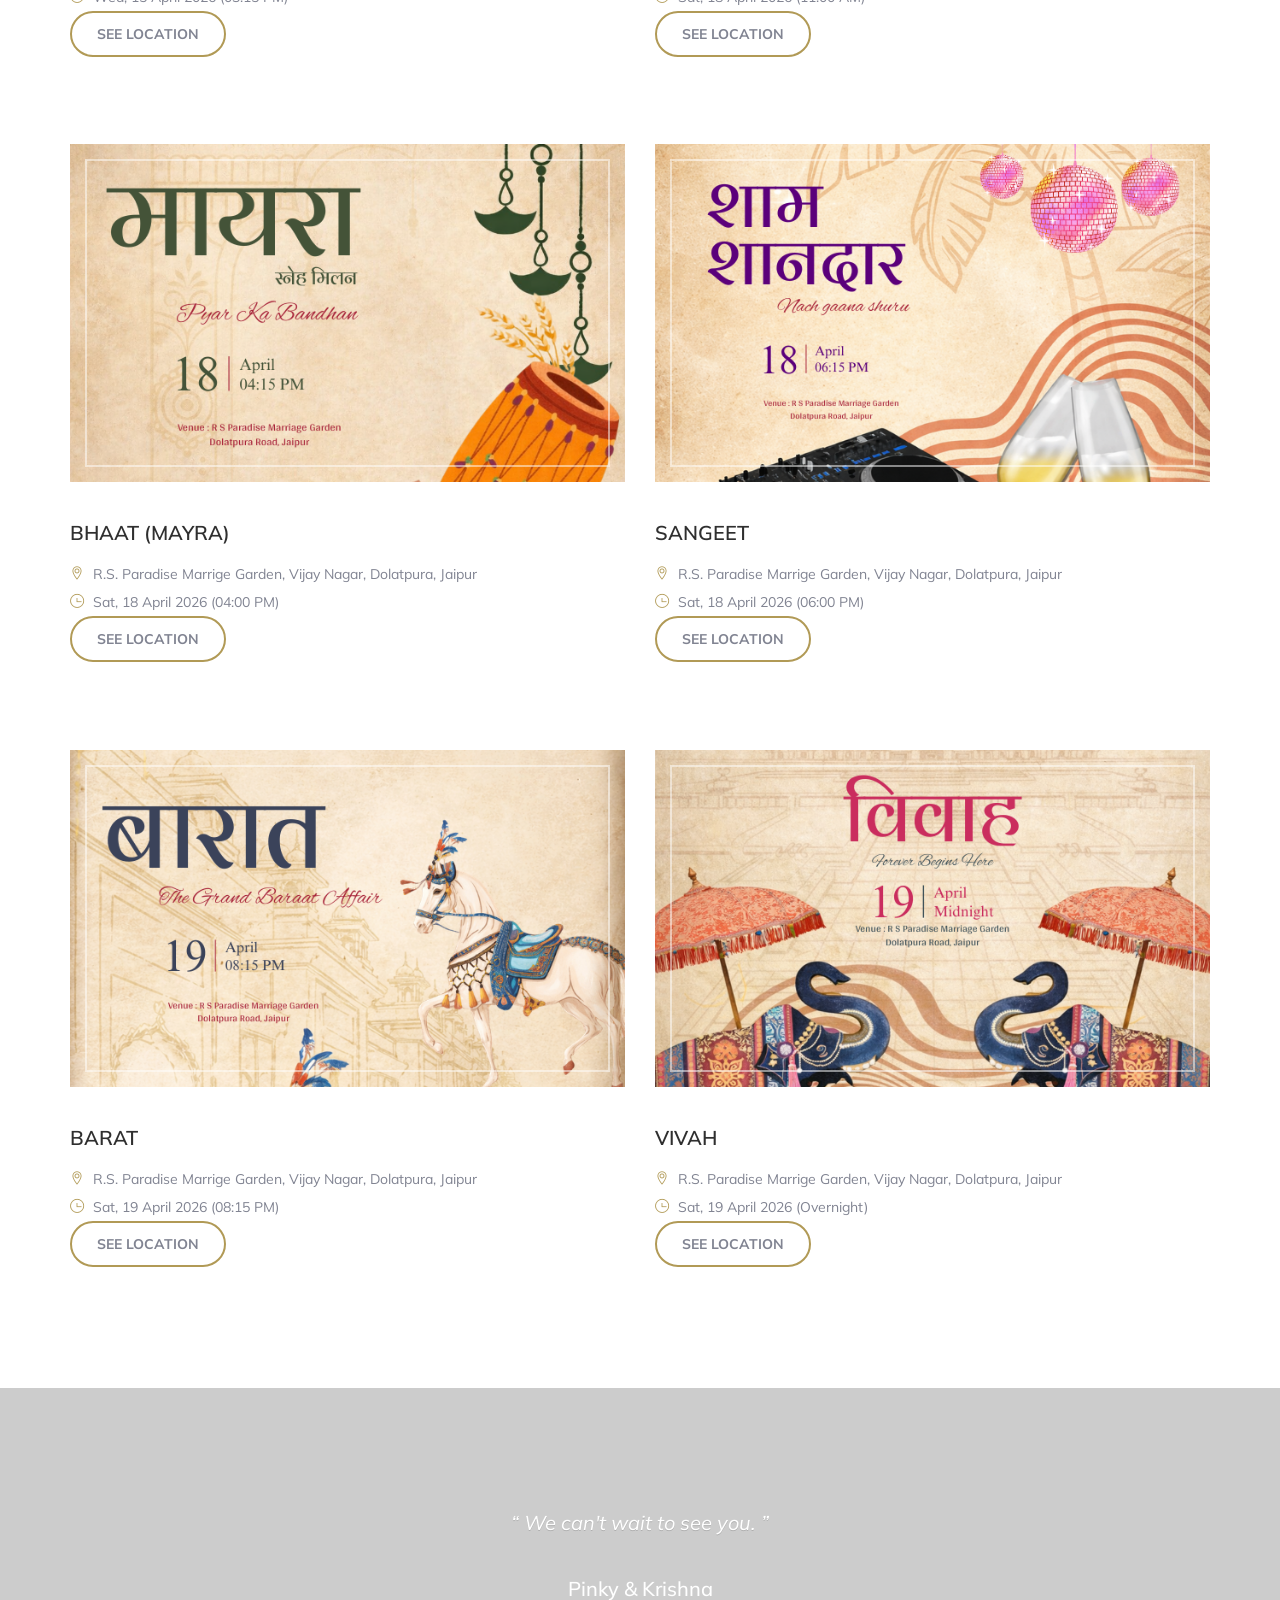
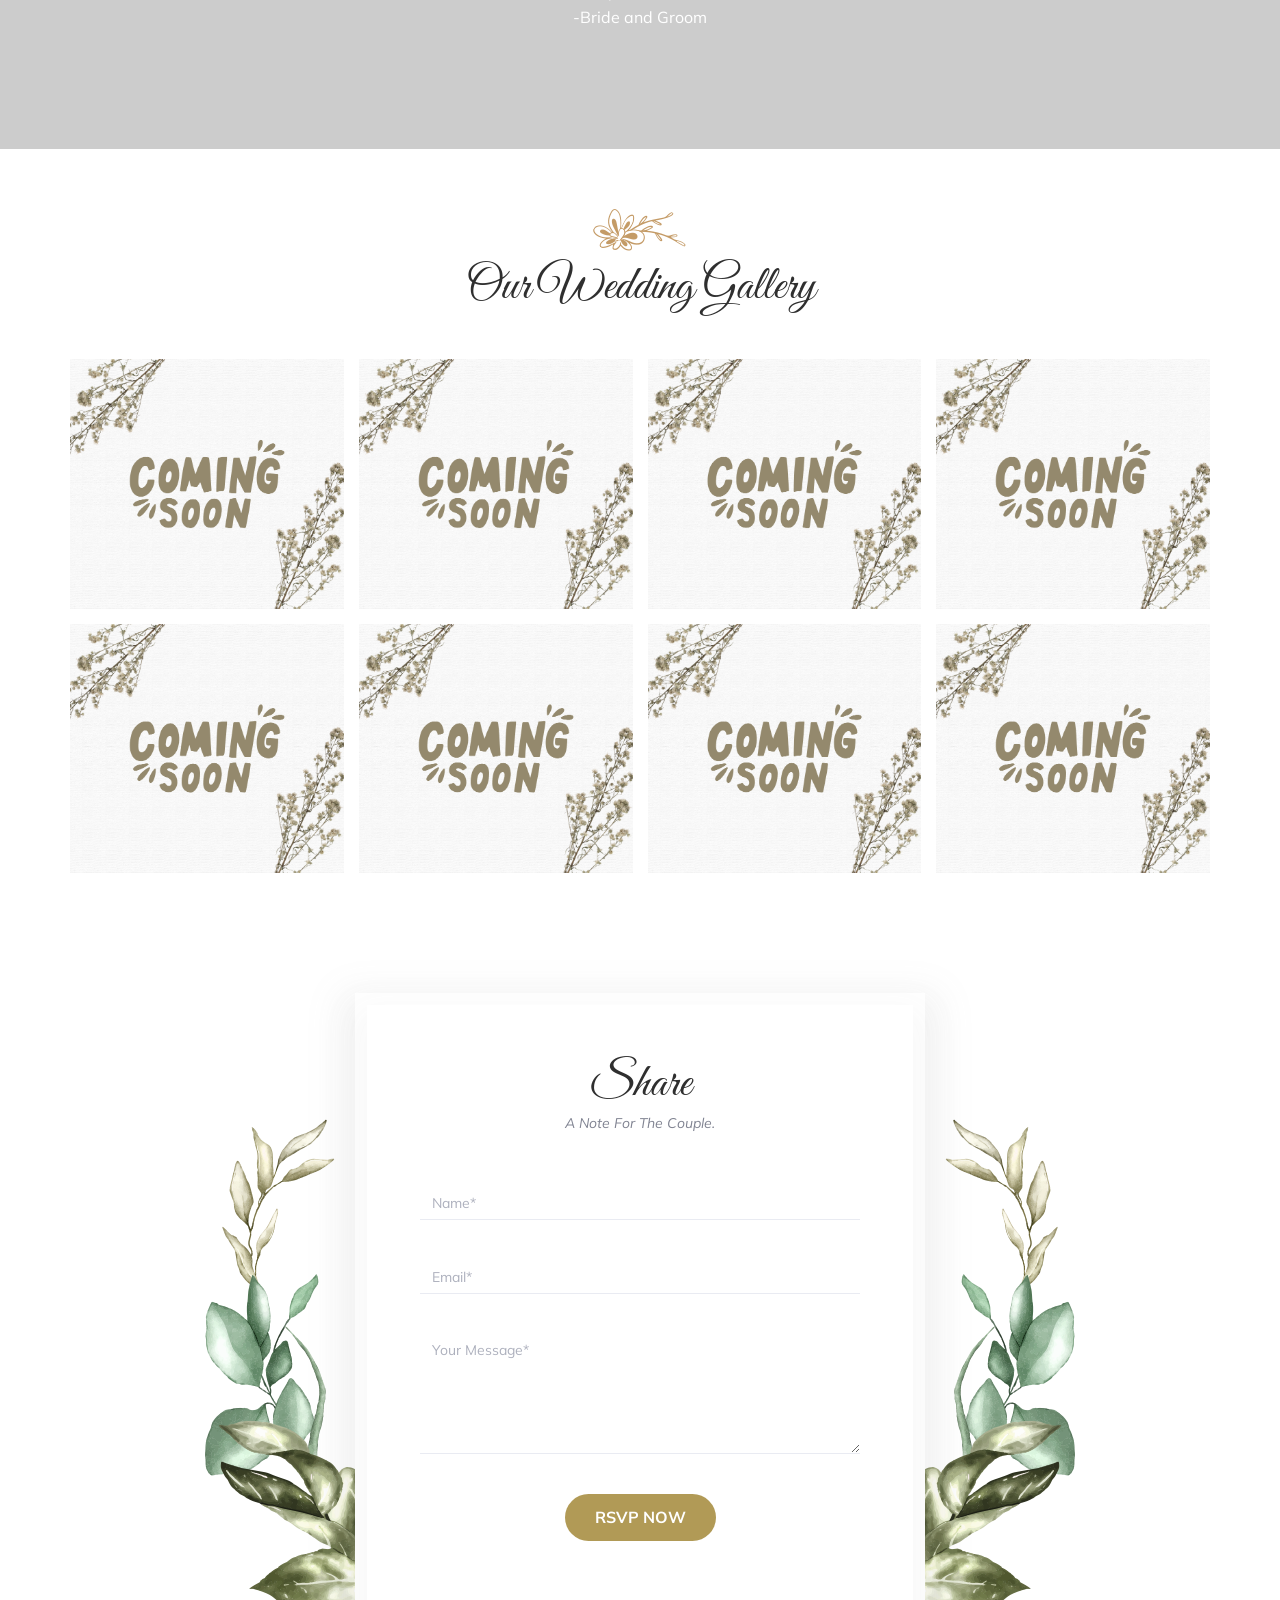
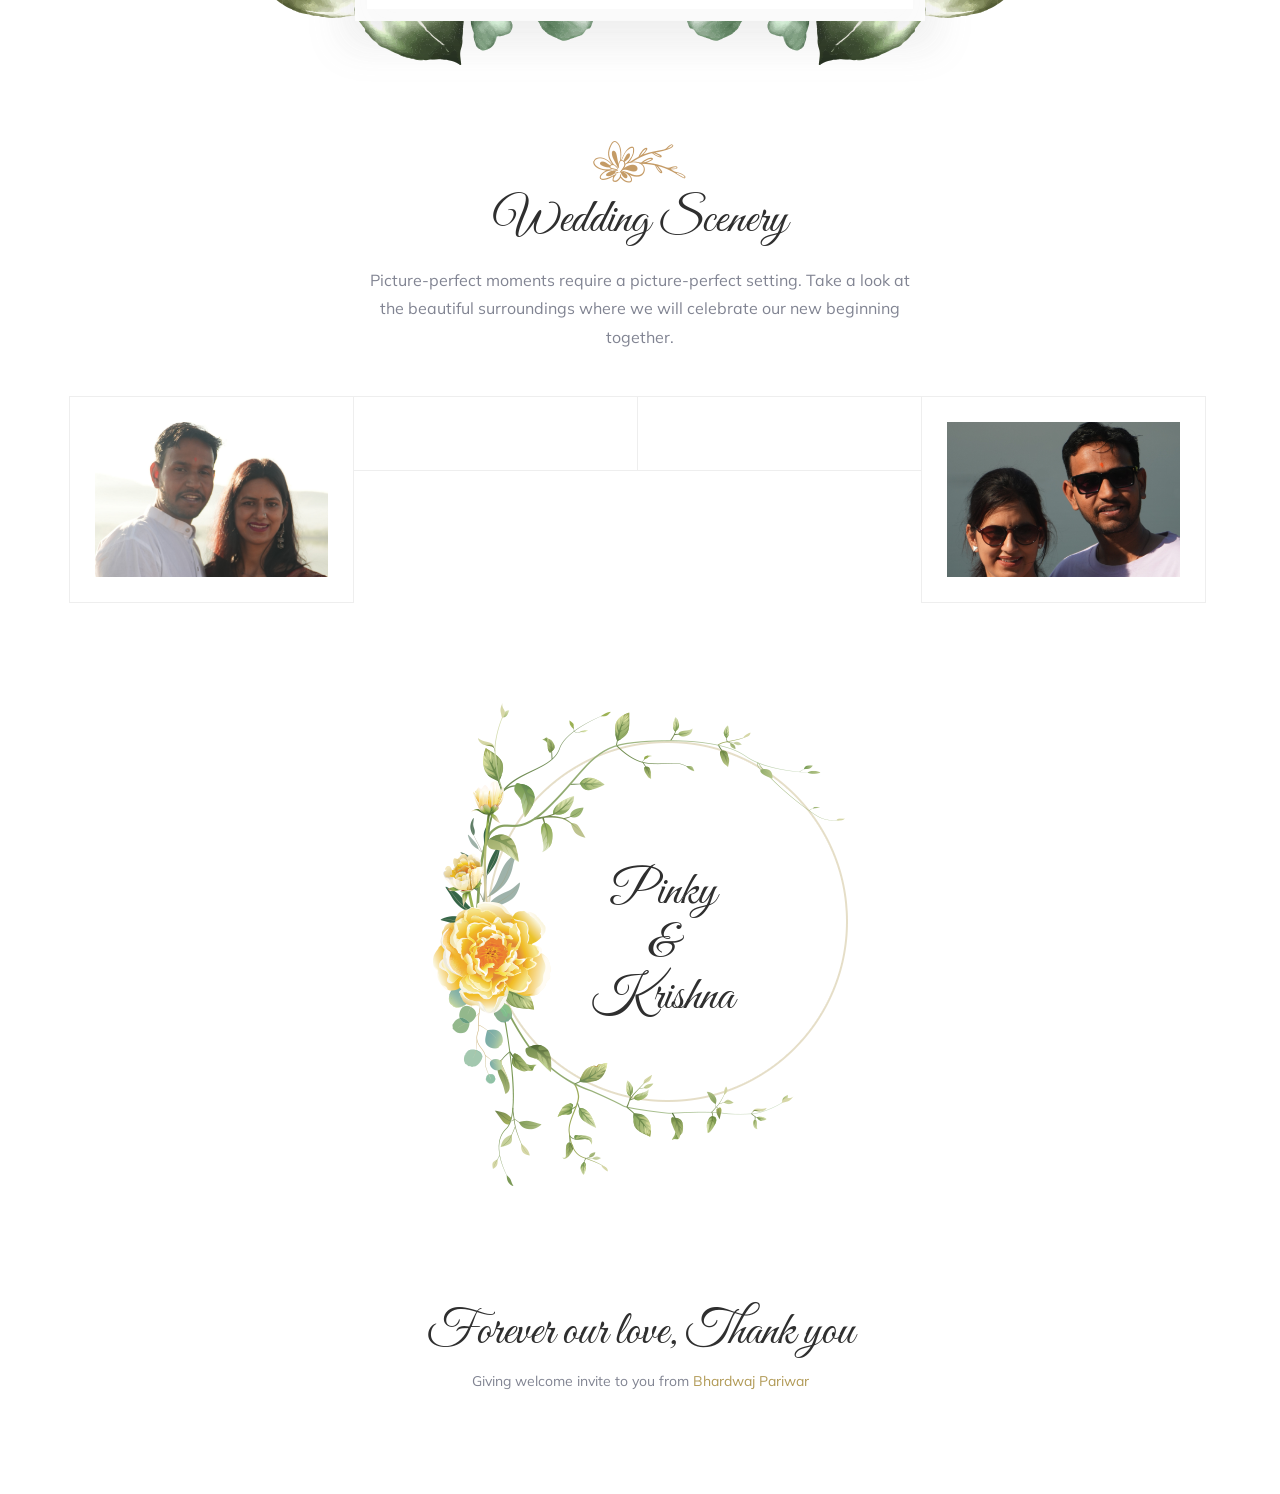
==== commit 8947cecc: "13" ====
--- a/index.html
+++ b/index.html
@@ -169,7 +169,7 @@
                 <div class="row">
                     <div class="col col-xs-12">
                         <div class="story-grids">
-                            <iframe allowfullscreen="allowfullscreen" allow="clipboard-write" scrolling="no" class="fp-iframe" src="https://heyzine.com/flip-book/5d186fa1d1.html" style="border: 1px solid lightgray; width: 100%; height: 500px;"></iframe>
+                            <iframe allowfullscreen="allowfullscreen" allow="clipboard-write" scrolling="no" class="fp-iframe" src="https://heyzine.com/flip-book/9446af4636.html" style="border: 1px solid lightgray; width: 100%; height: 500px;"></iframe>
                             <img src="assets/images/ring.png" alt>
                         </div>
                     </div>
@@ -227,7 +227,7 @@
                                     <li><i class="ti-location-pin"></i> Jaipur</li>
                                     <li><i class="ti-time"></i> Wed, 15 April 2026 (03:15 PM)</li>
                                 </ul>
-                                <a class="see-location-btn popup-gmaps" href="https://www.google.com/maps/embed?pb=!1m17!1m12!1m3!1d3377.925135766905!2d75.71759207544382!3d27.03767497657293!2m3!1f0!2f0!3f0!3m2!1i1024!2i768!4f13.1!3m2!1m1!2zMjfCsDAyJzE1LjYiTiA3NcKwNDMnMTIuNiJF!5e1!3m2!1sen!2sin!4v1774467616293!5m2!1sen!2sin">
+                                <a class="see-location-btn popup-gmaps" href="#">
                                     See location <i class="fa fa-angle-right"></i>
                                 </a>
                             </div>
@@ -620,7 +620,7 @@
          ============================================== -->
     <audio id="bg-music" loop>
         <!-- Remember to replace this src with the path to your actual wedding song! -->
-        <source src="Tinka.mp3" type="audio/mpeg">
+        <source src="assets/images/Tinka.mp3" type="audio/mpeg">
     </audio>
 
     <button id="music-toggle" class="music-btn">
@@ -646,5 +646,6 @@
 
     <!-- Custom script for this template -->
     <script src="assets/js/script.js"></script>
+    
 </body>
 </html>
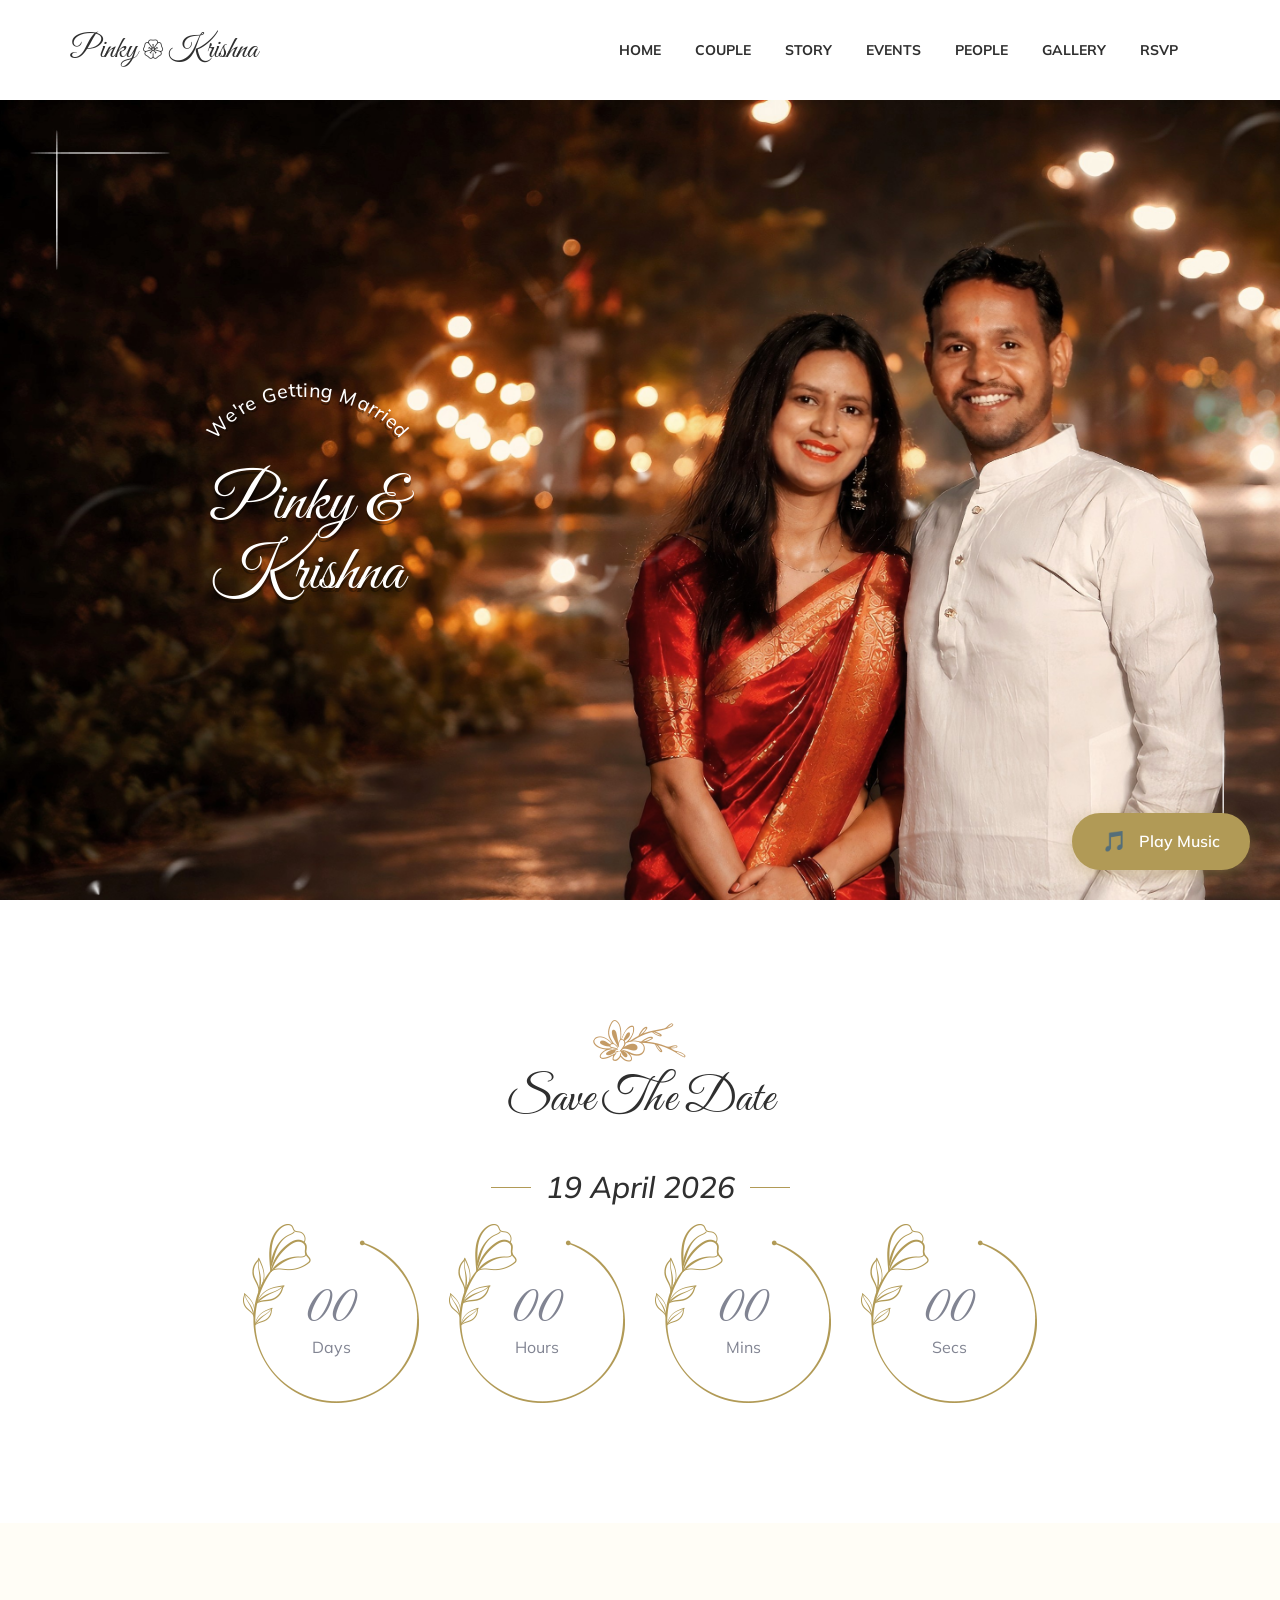
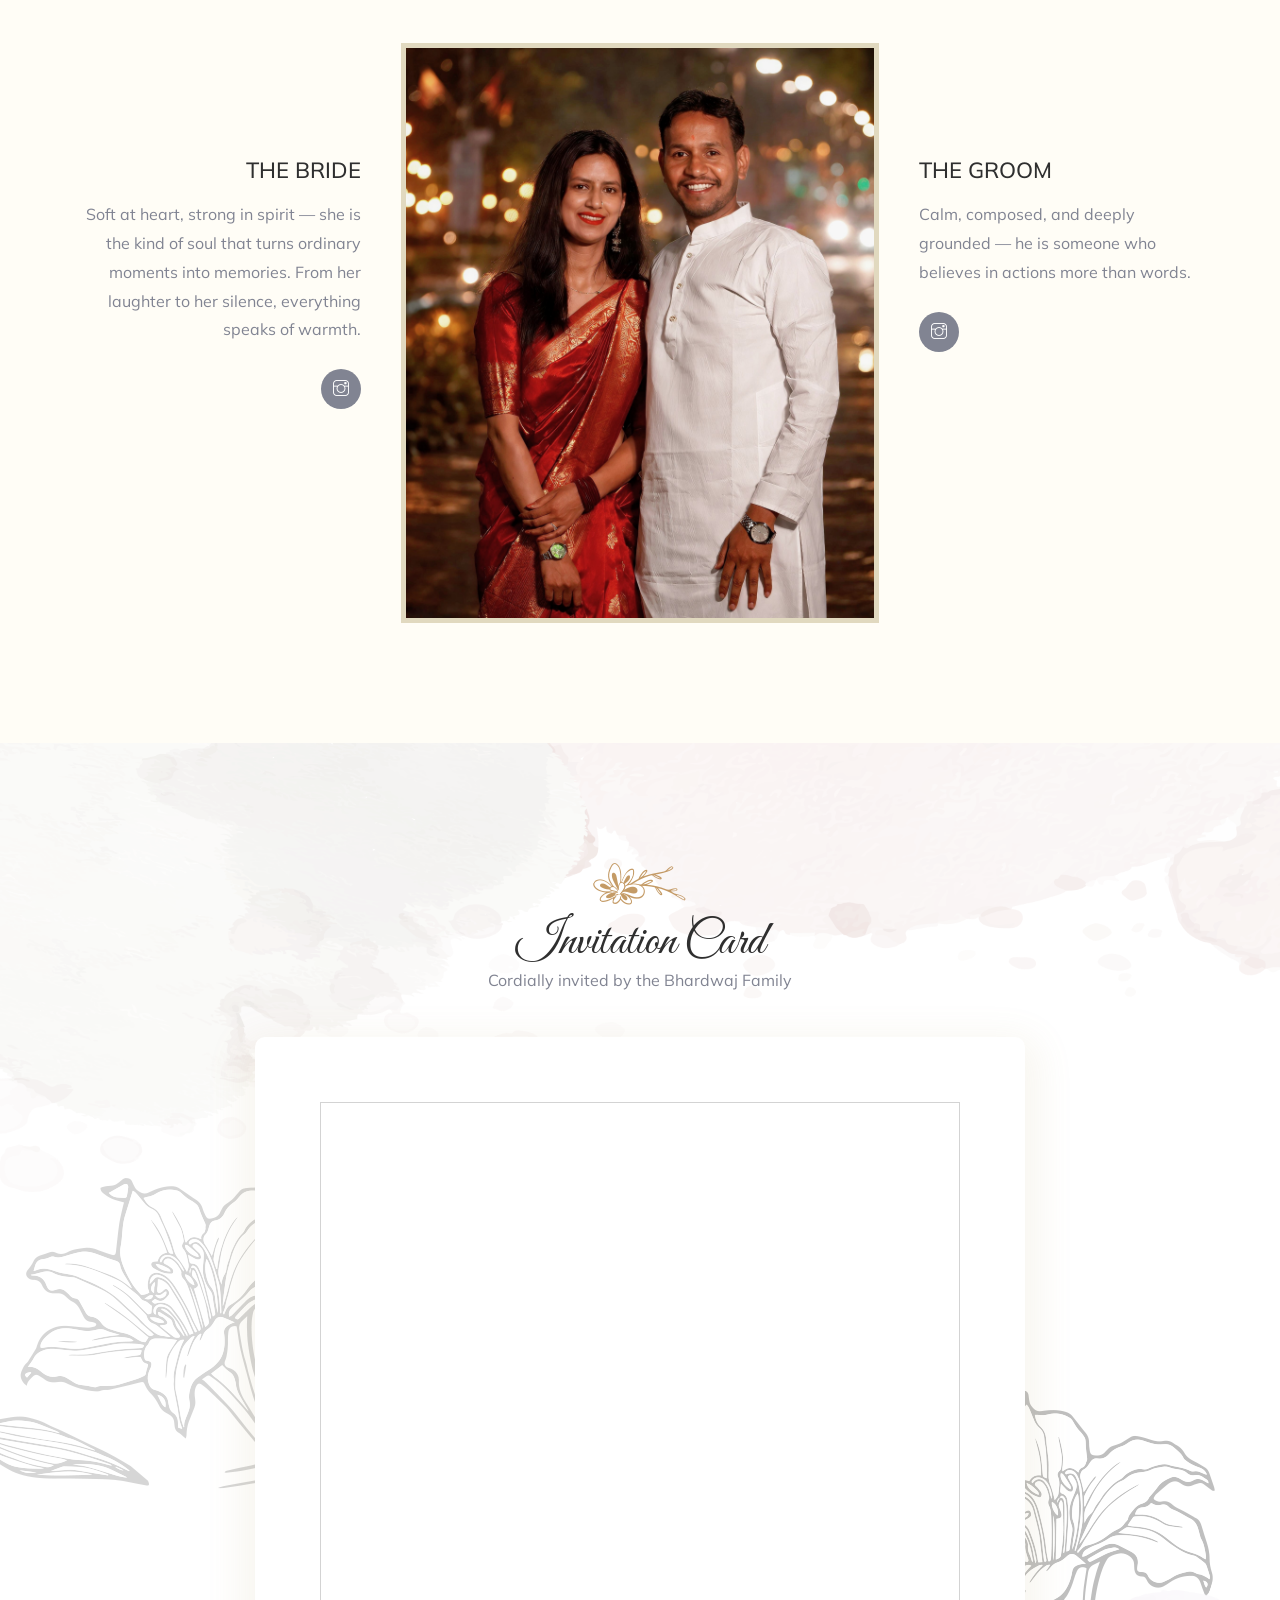
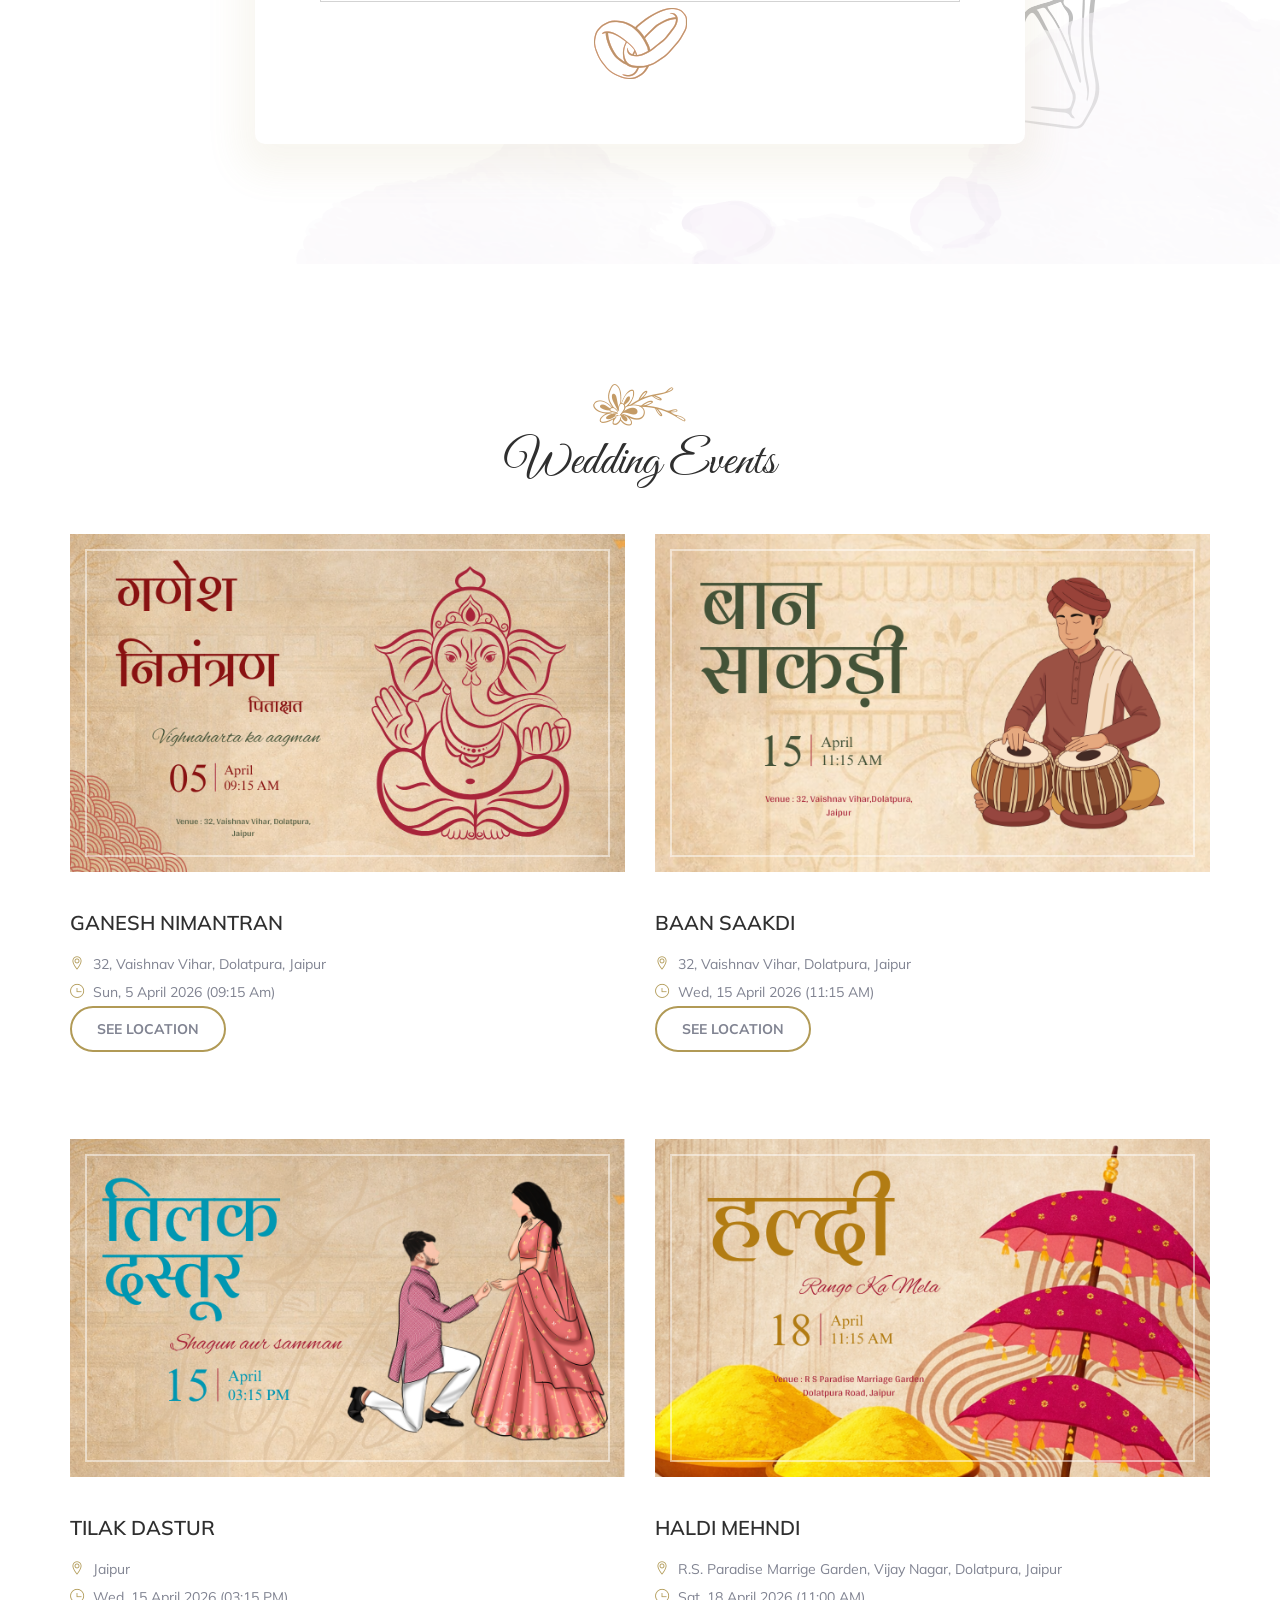
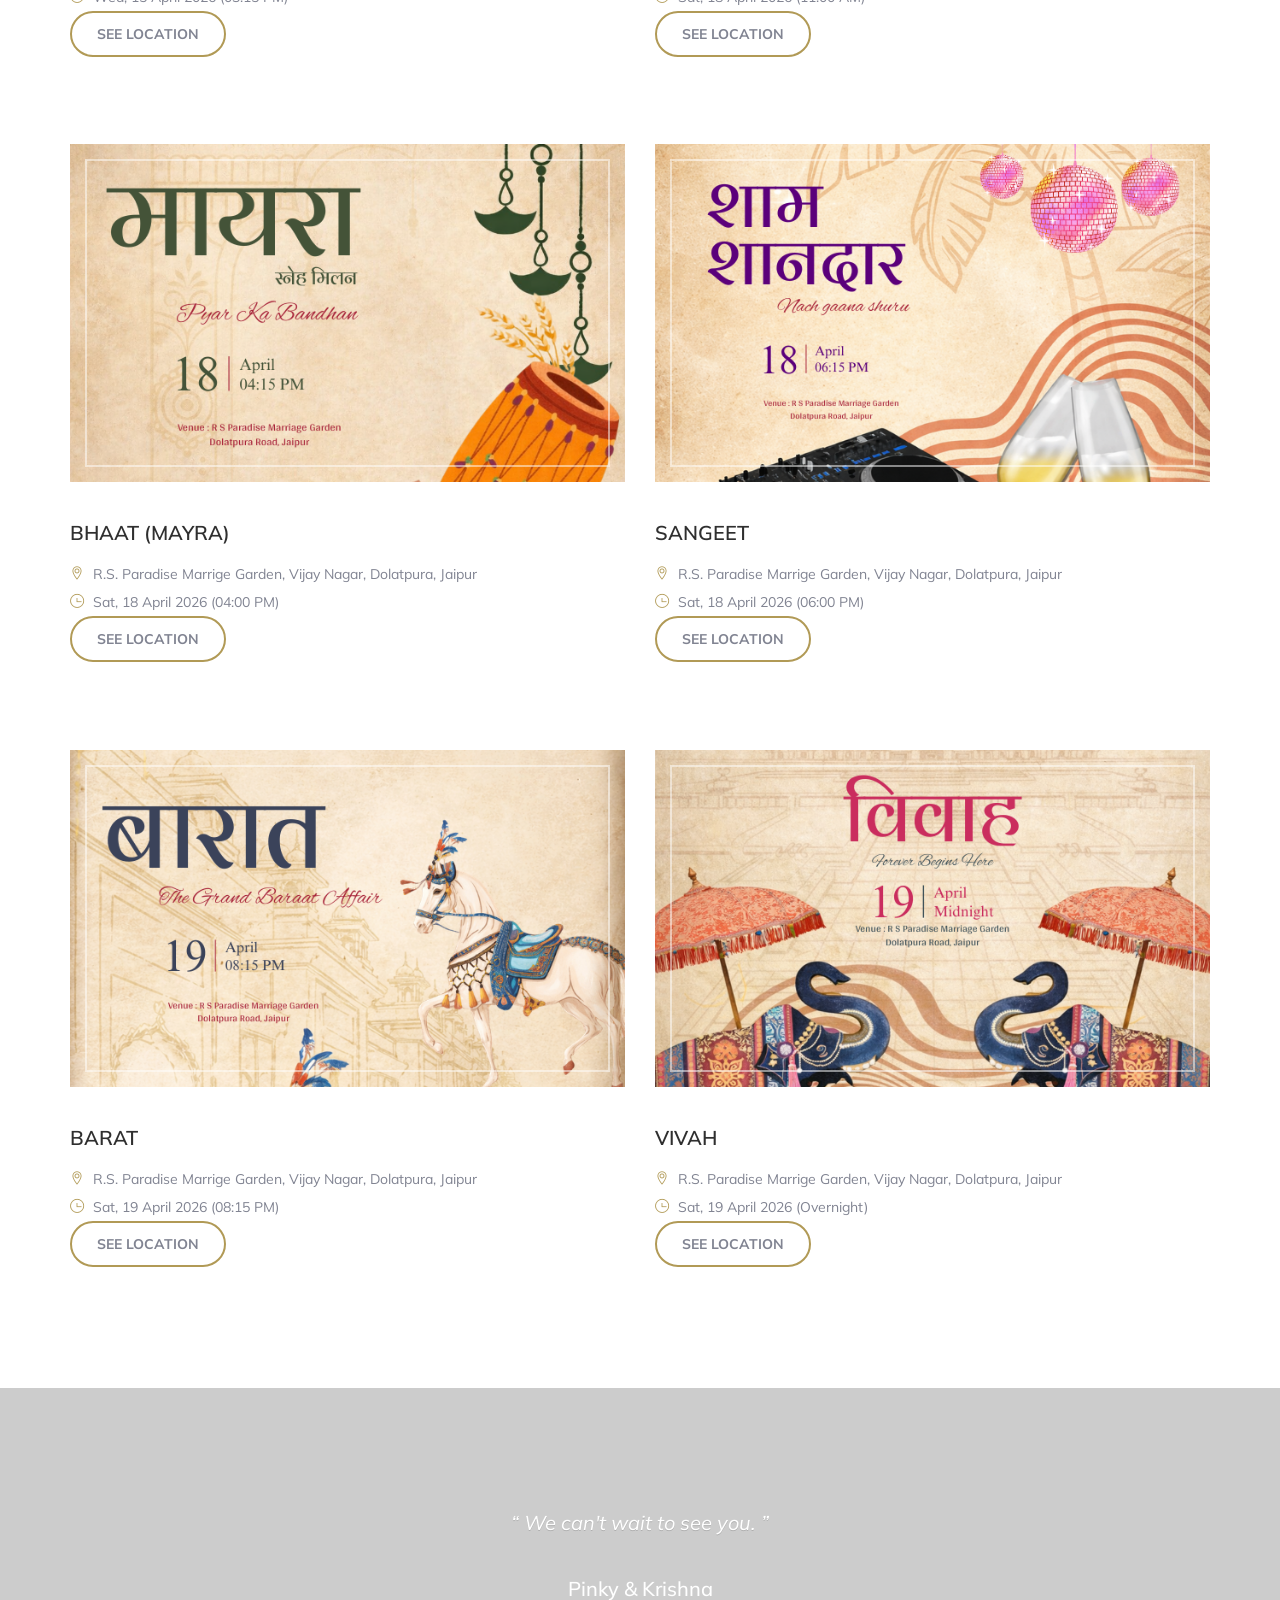
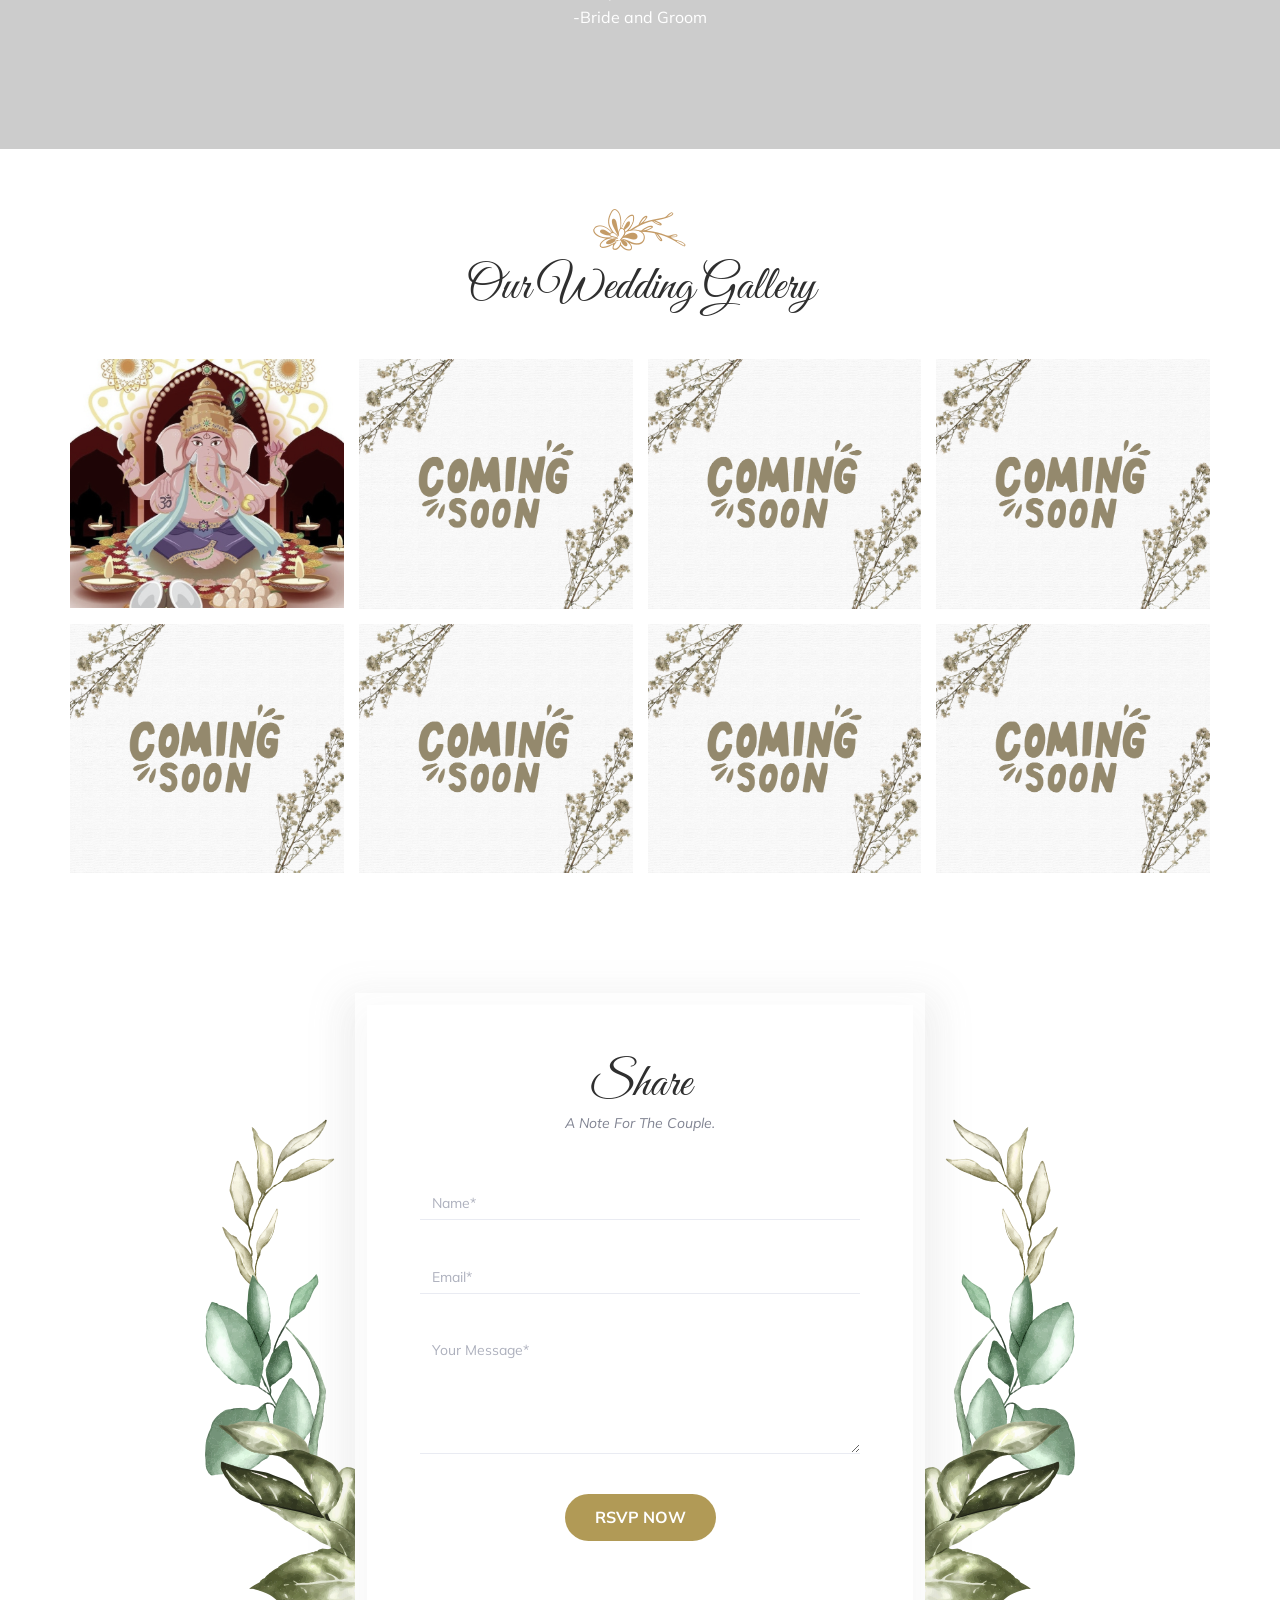
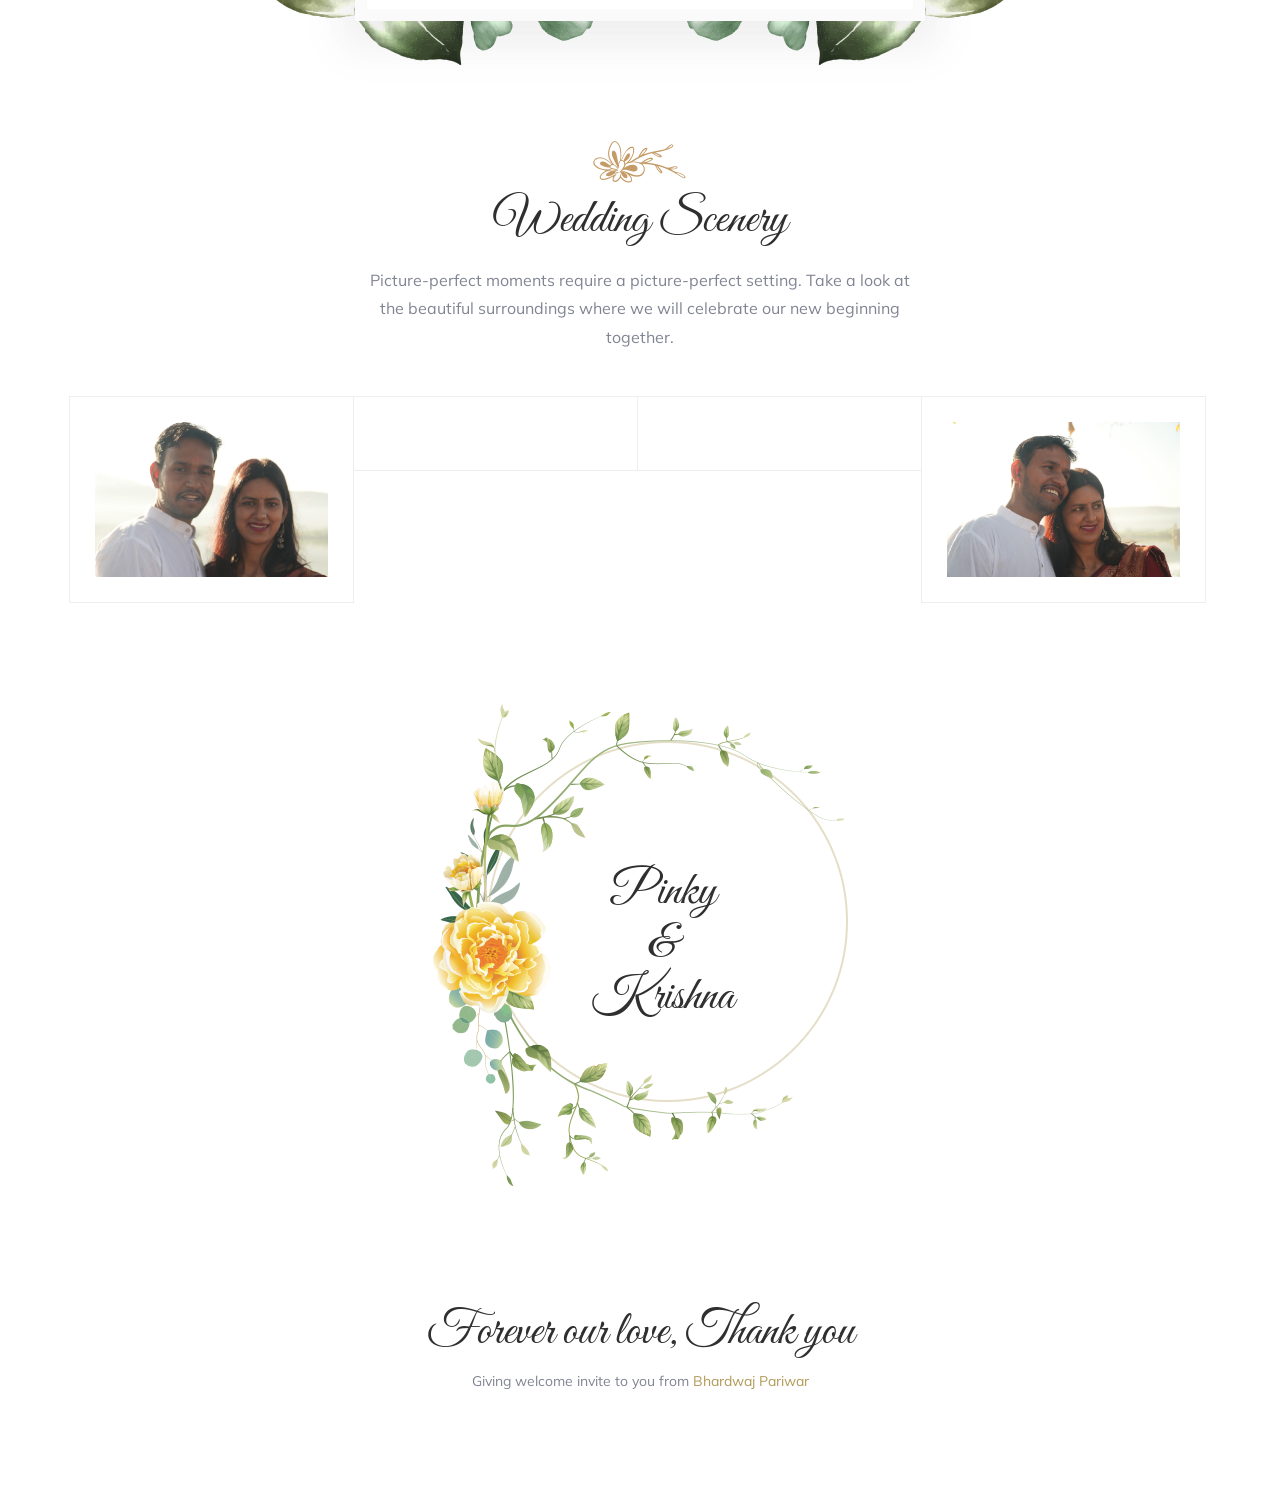
==== commit c312fbf7: "16" ====
--- a/index.html
+++ b/index.html
@@ -477,7 +477,7 @@
                         <div class="gallery-grids">
                             <div class="grid">
                                 <a href="https://drive.google.com/drive/folders/1NHwQgCayj1puJzQzt7pV0Fy7oOCyXR3r?usp=sharing" class="fancybox" data-fancybox-group="gall-1" target="_blank">
-                                    <img src="assets/images/gallery/img-1.jpg" alt="Shubh Shuruat">
+                                    <img src="assets/images/gallery/Ganesh-Nimantrn.jpg" alt="Shubh Shuruat">
                                 </a>
                             </div>
                             <div class="grid">
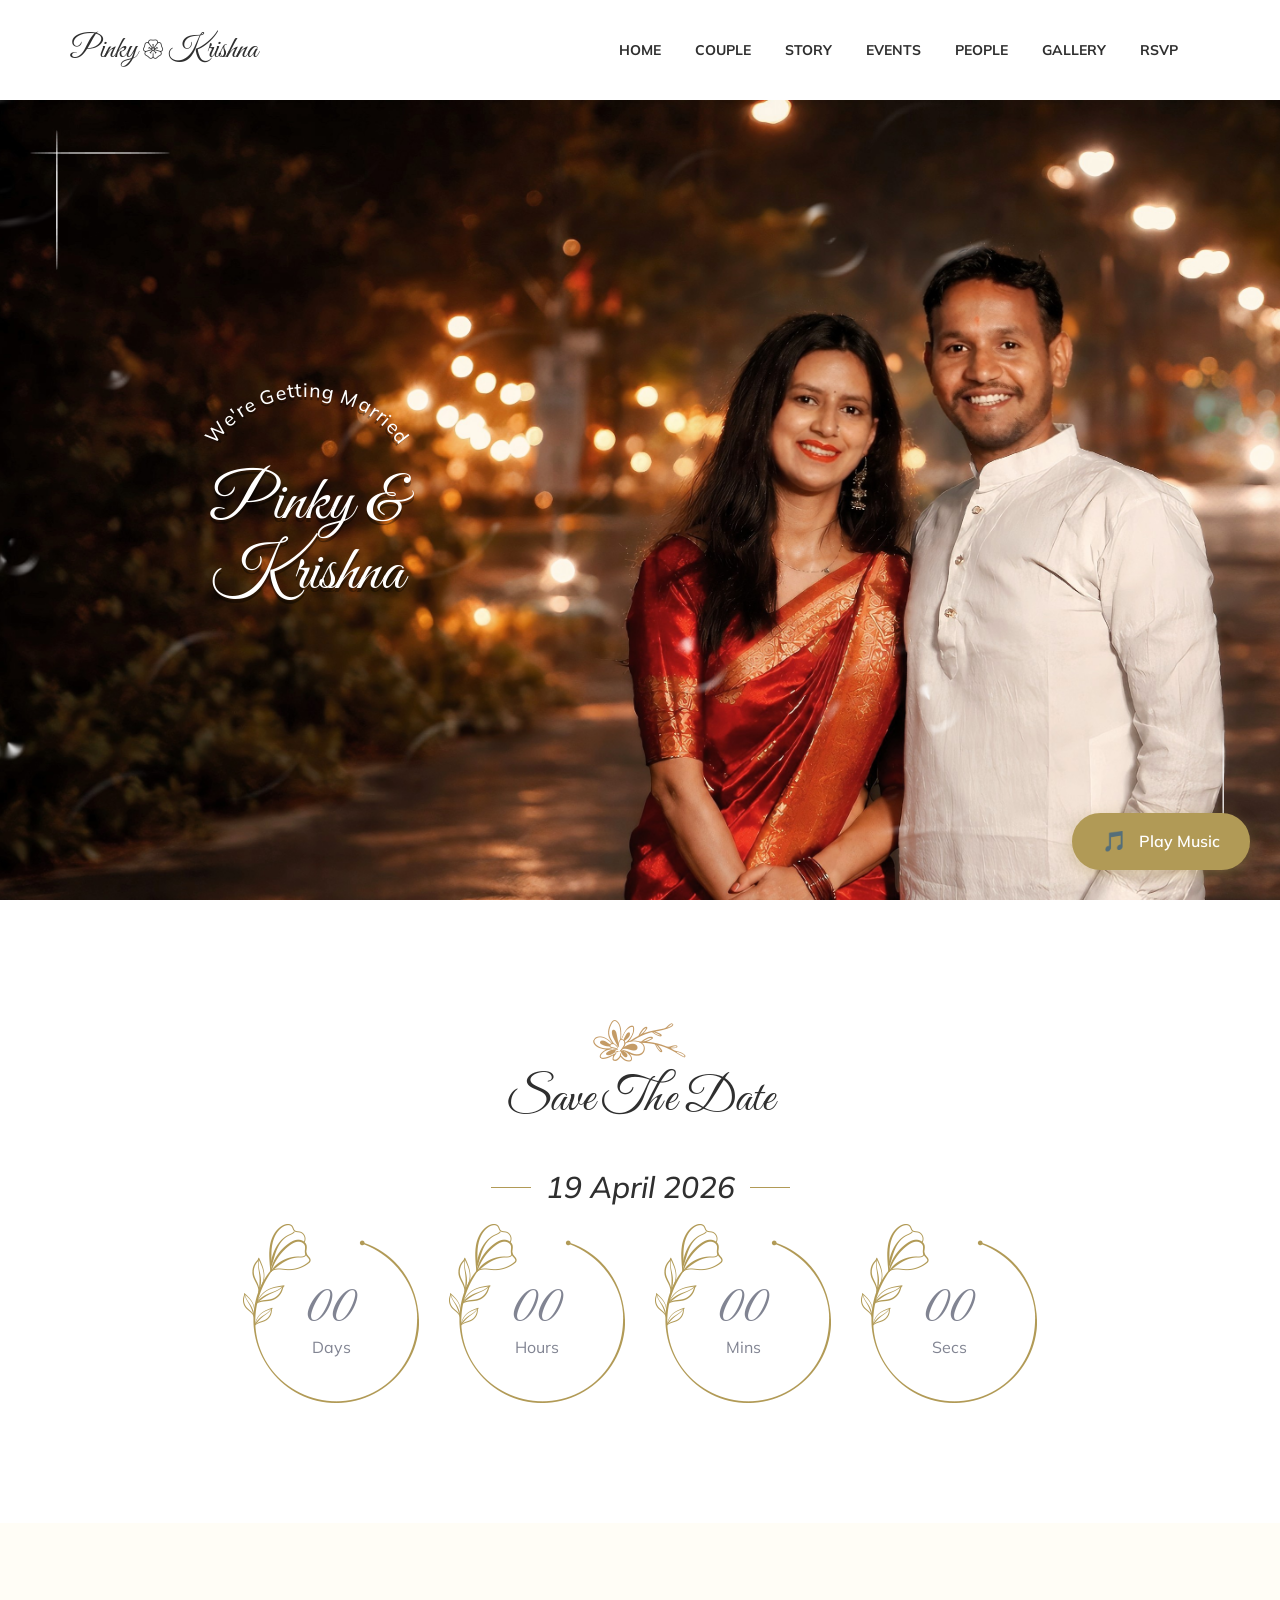
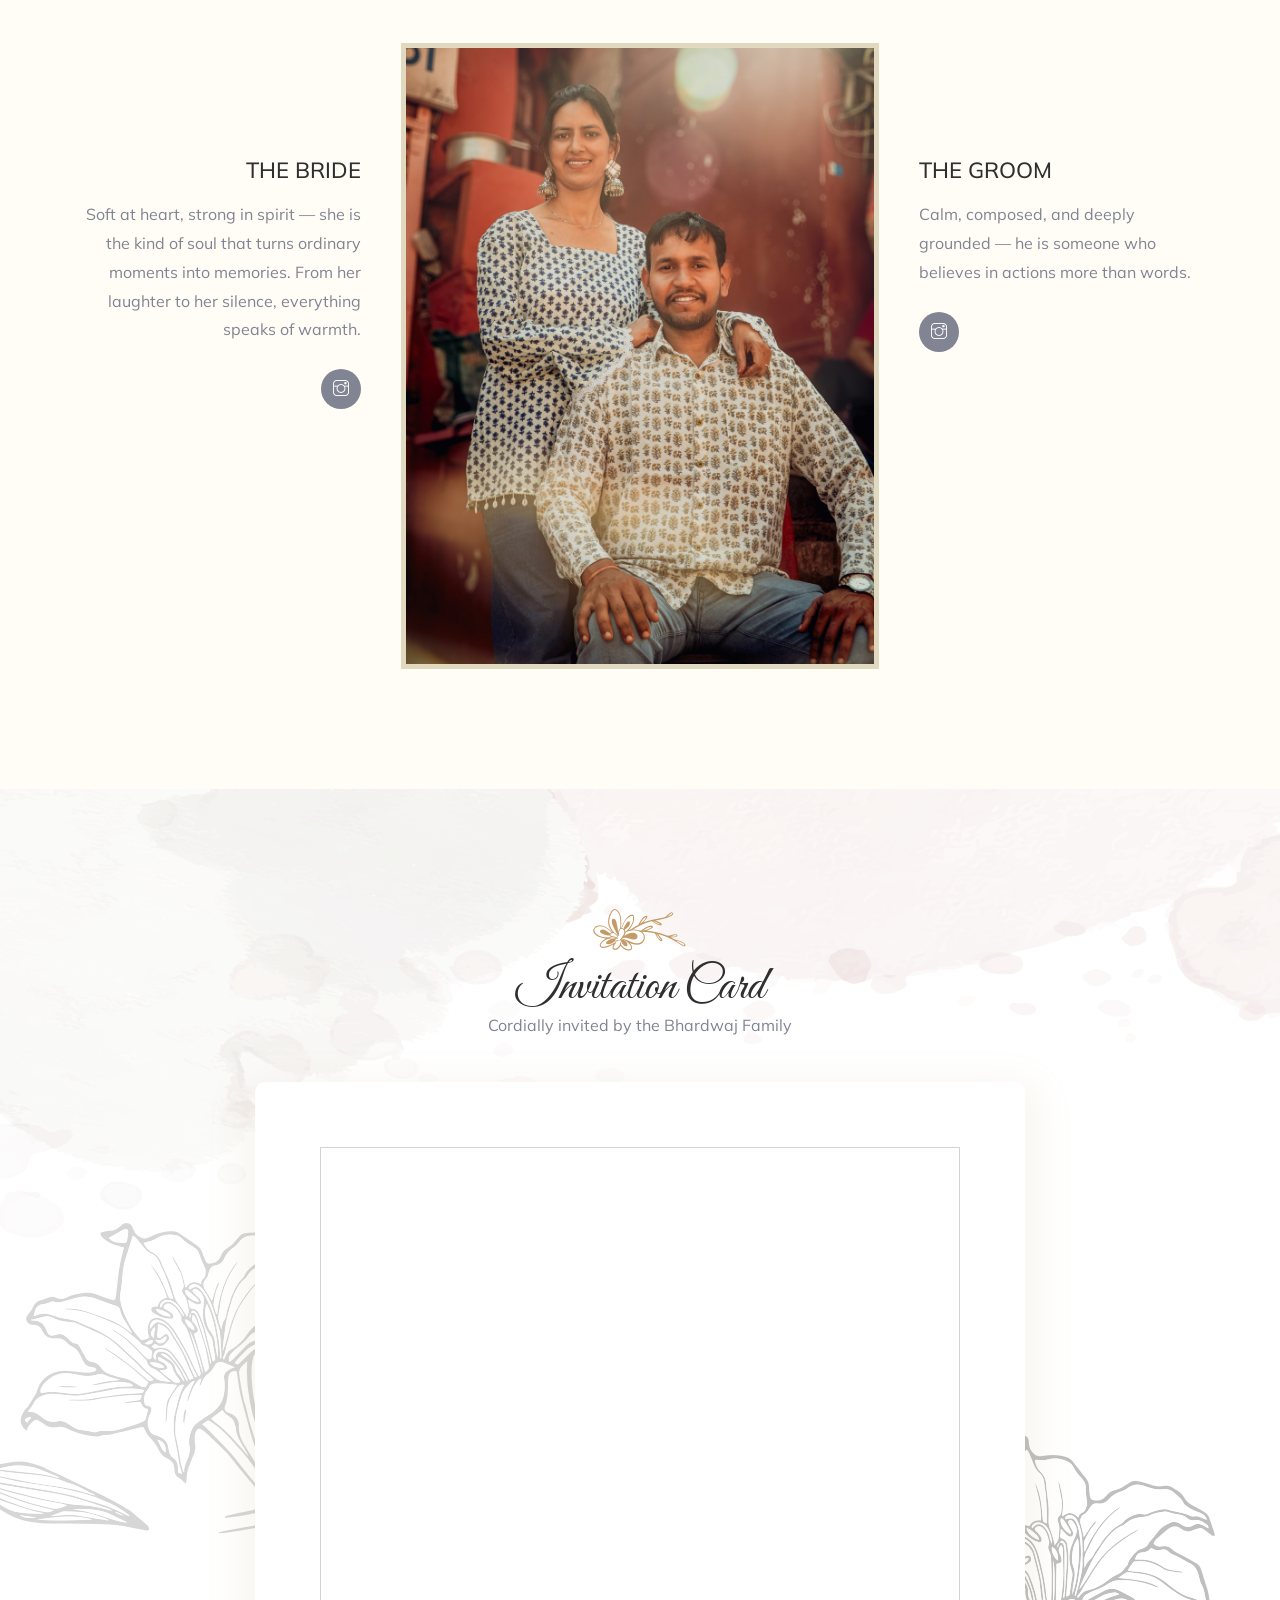
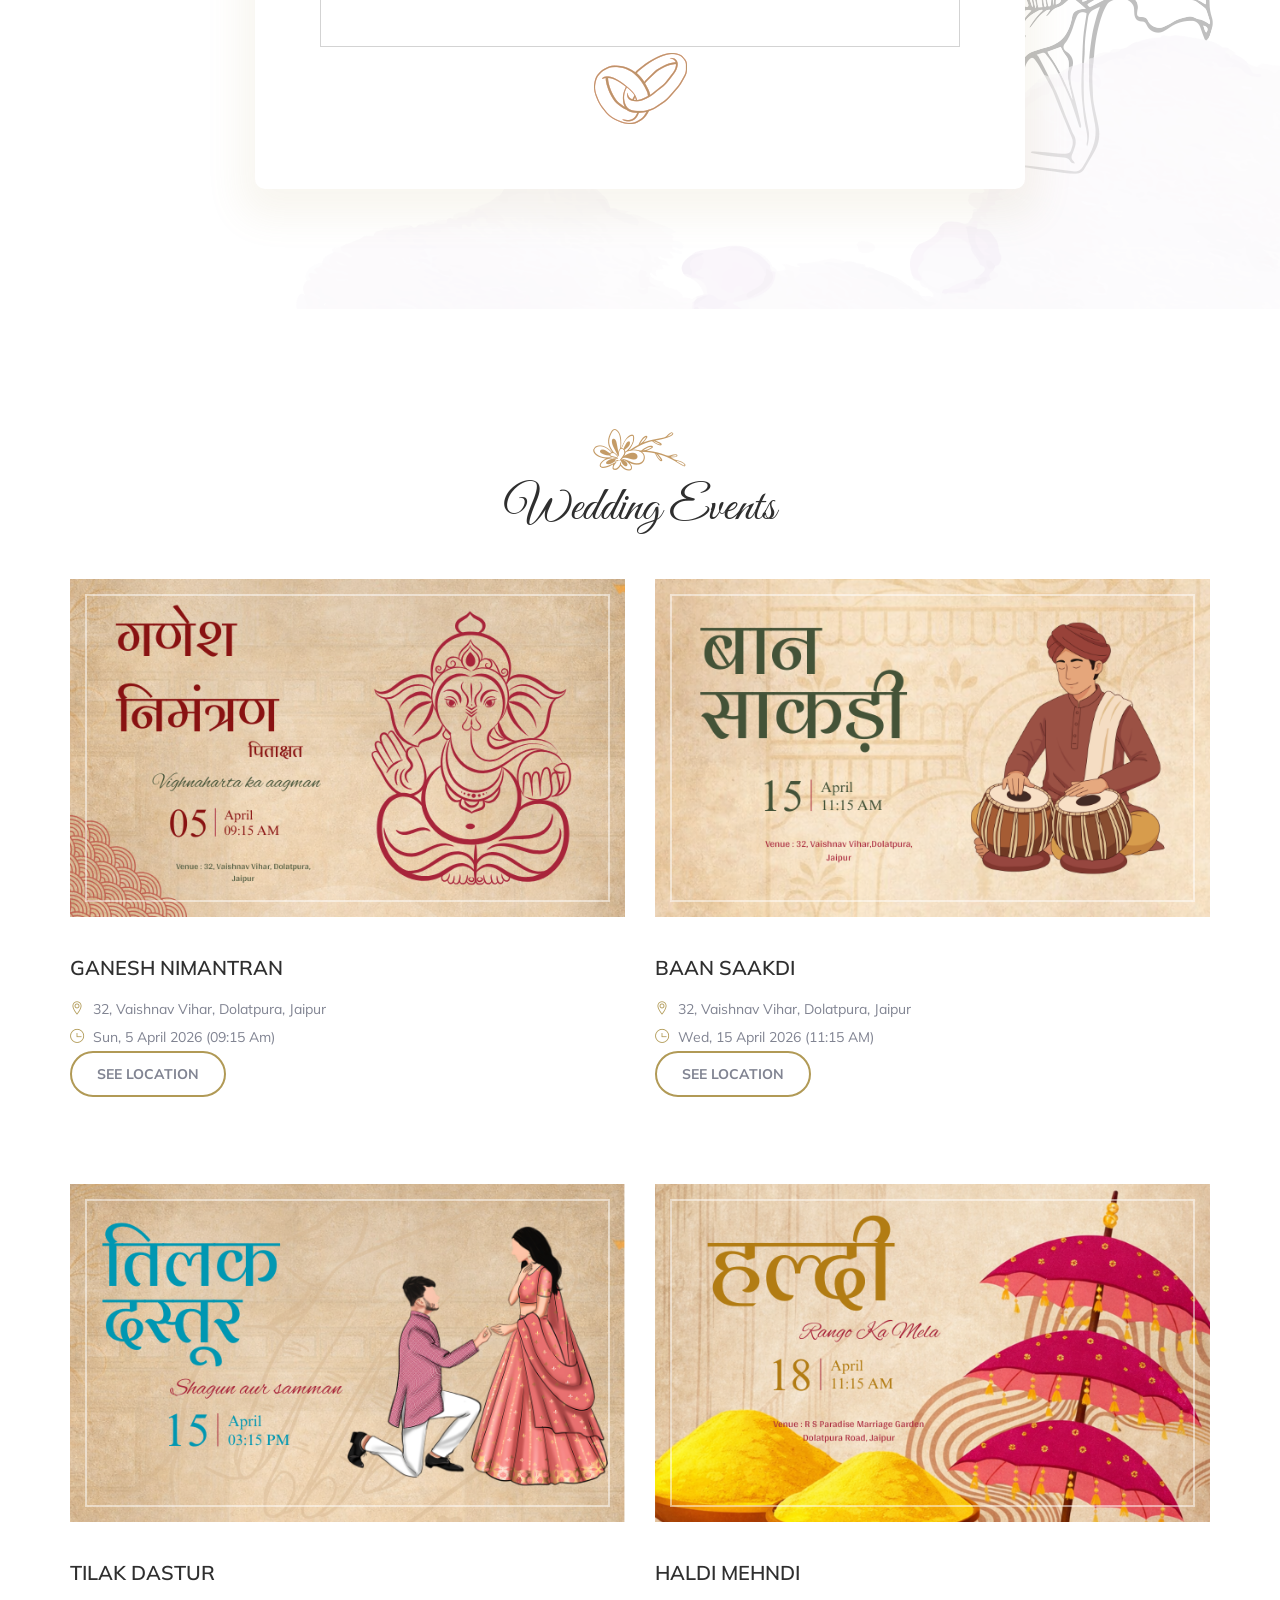
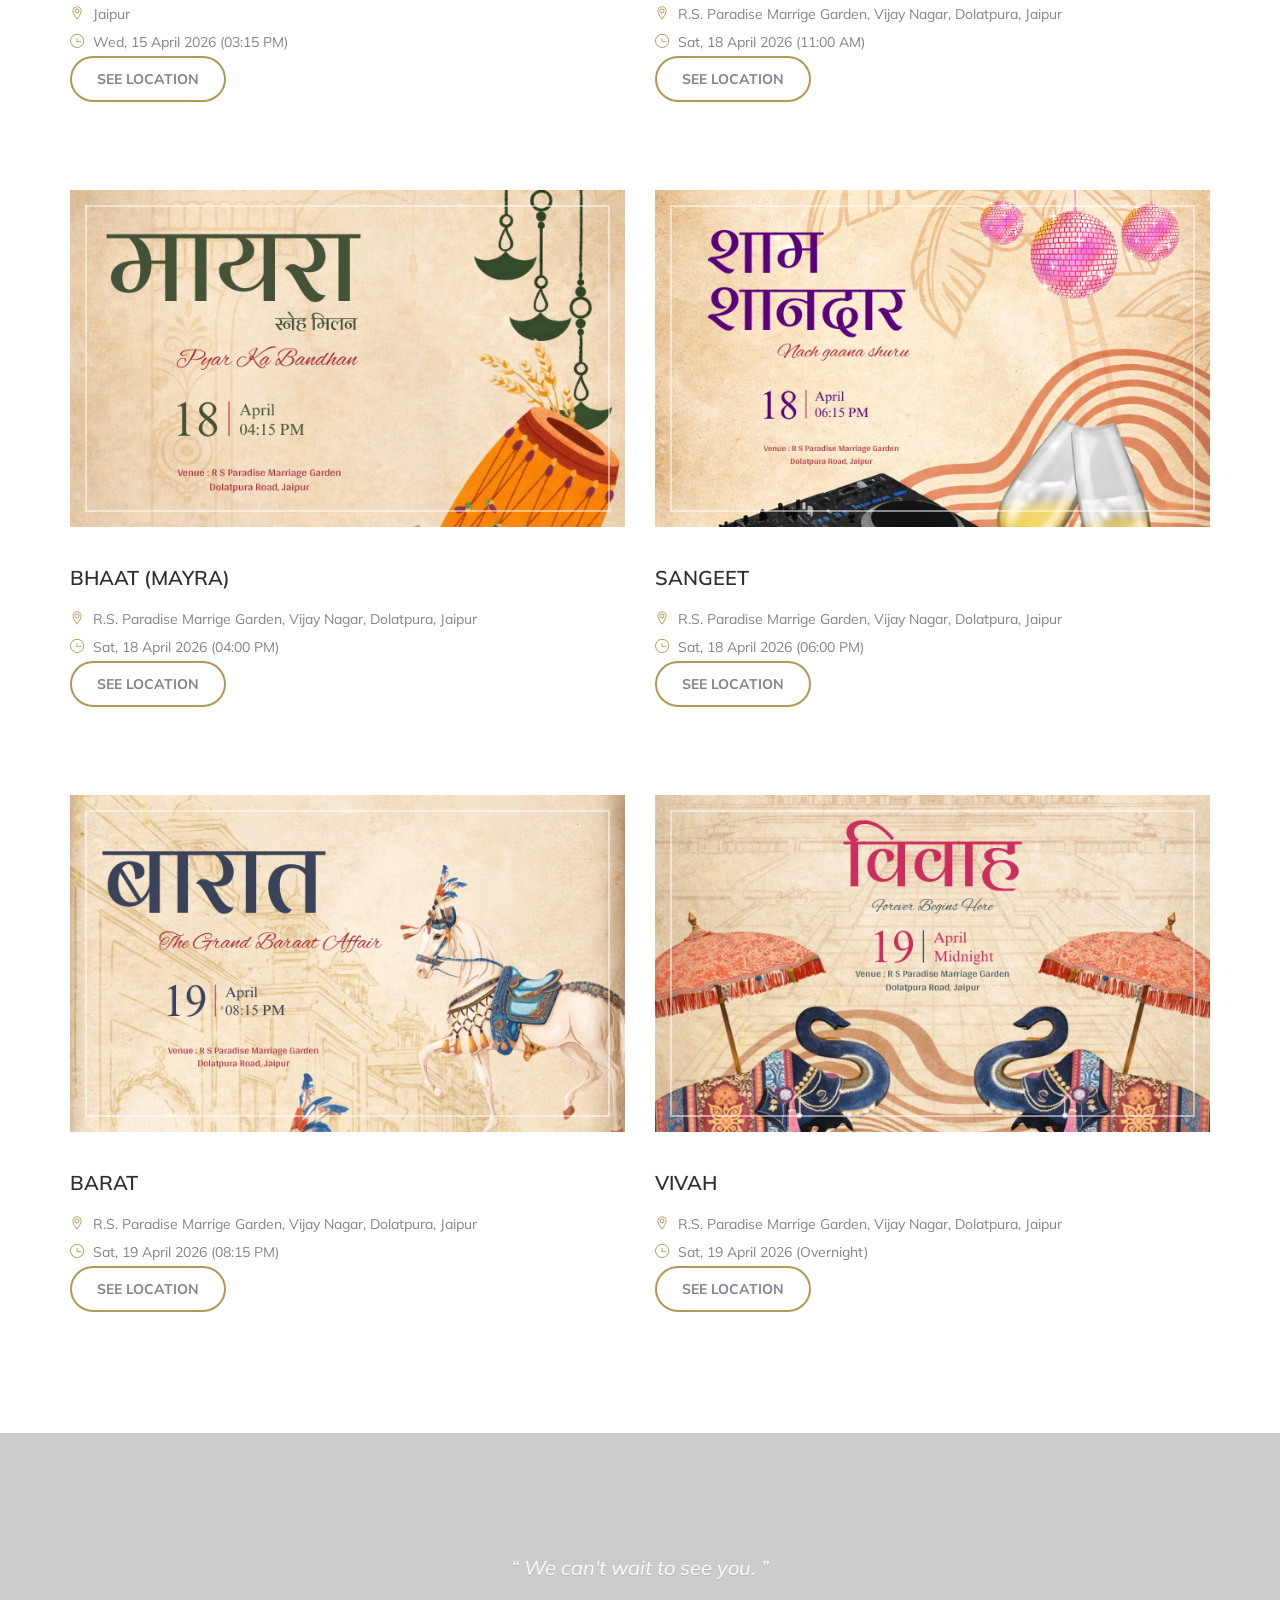
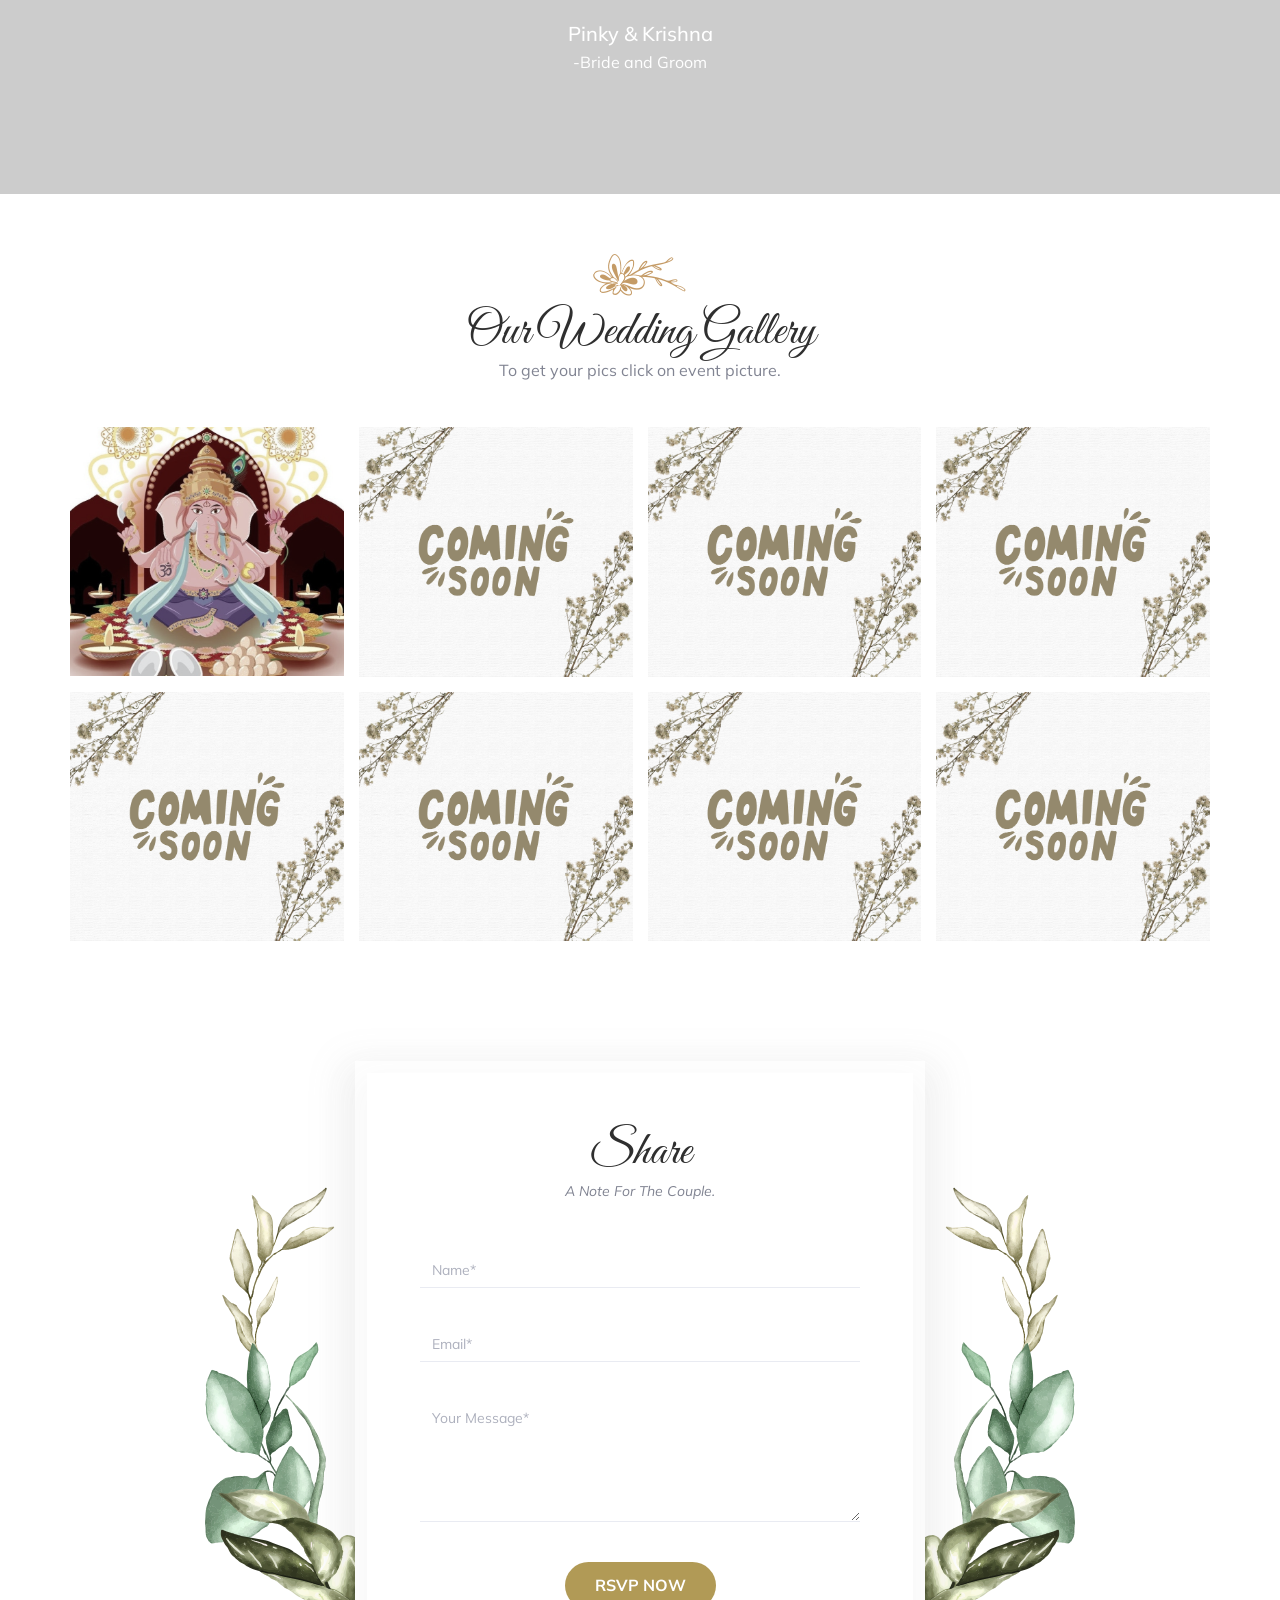
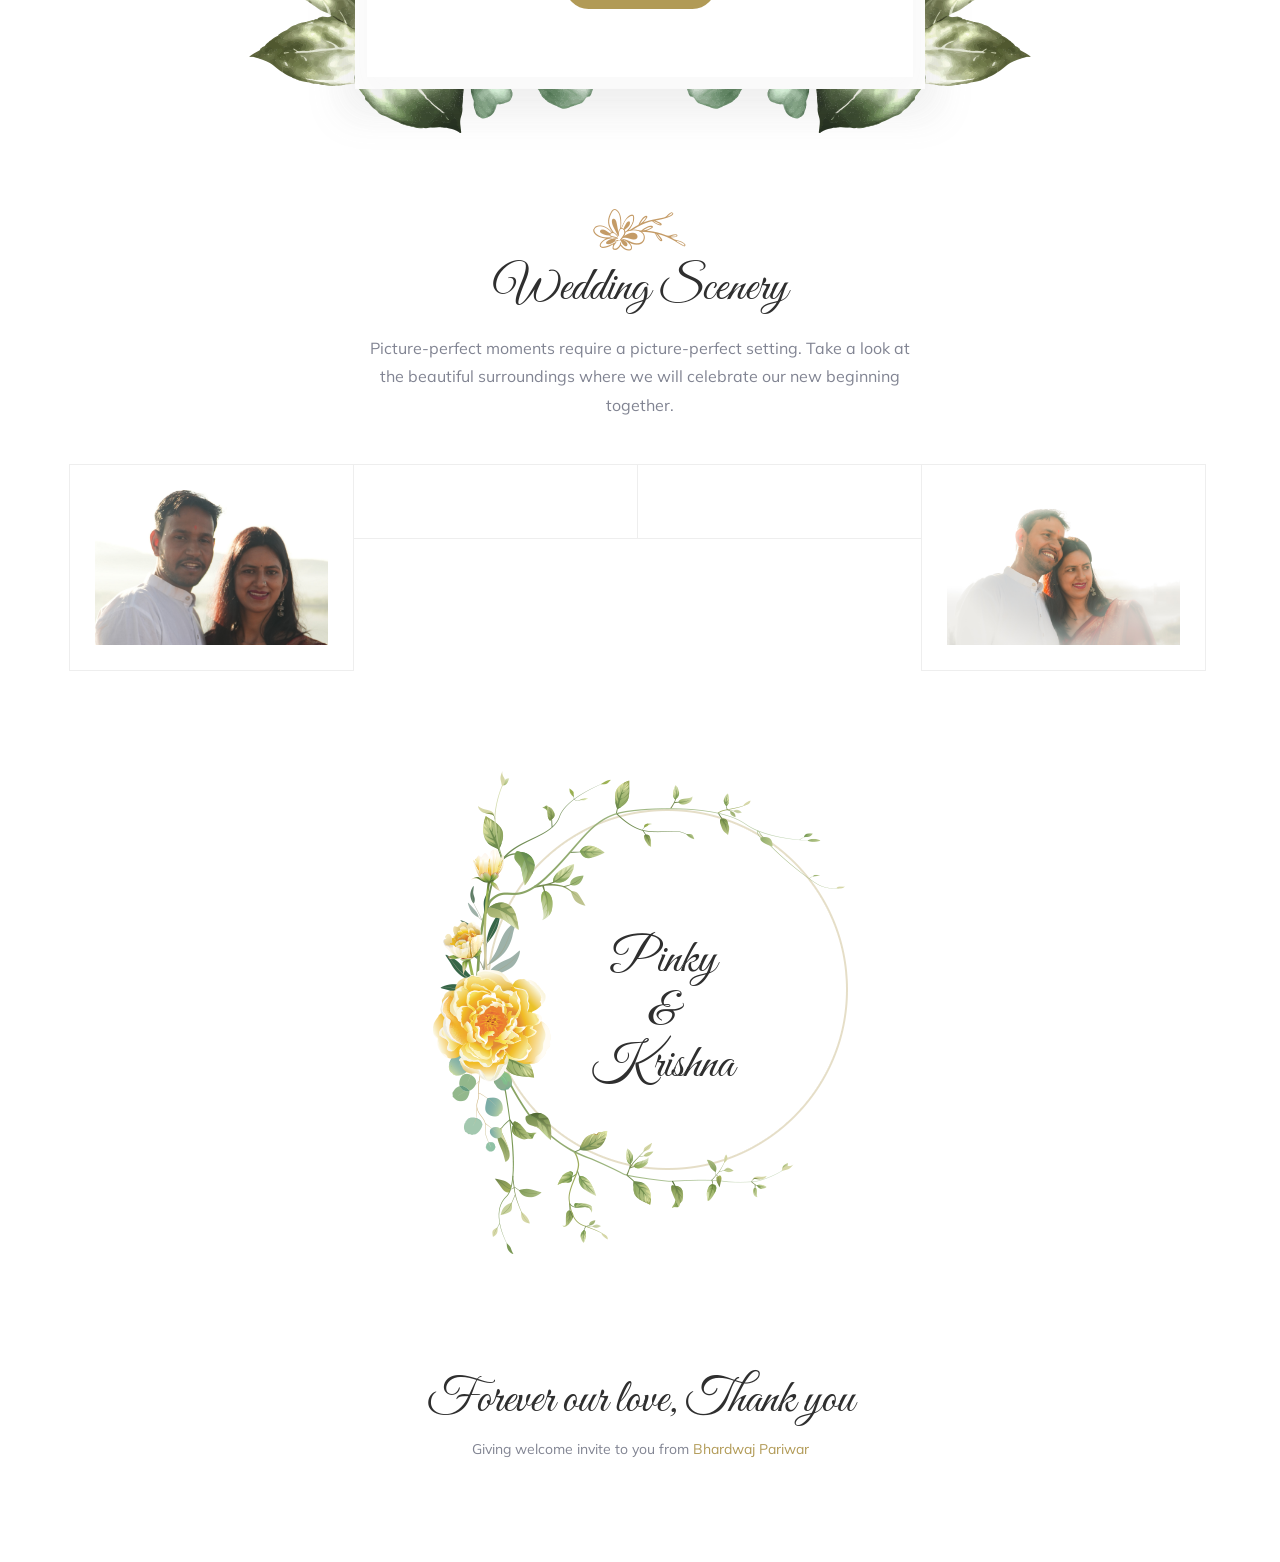
==== commit c1f0408b: "91" ====
--- a/index.html
+++ b/index.html
@@ -469,6 +469,9 @@
                     <div class="col col-xs-12">
                         <div class="section-title">
                             <h2>Our wedding gallery</h2>
+                             <div class="text">
+                                <span>To get your pics click on event picture.</span>
+                            </div>
                         </div>
                     </div>
                 </div>
--- a/assets/css/style.css
+++ b/assets/css/style.css
@@ -281,6 +281,11 @@
   margin-bottom: 45px;
 }
 
+.section-title h1 {
+  text-align: center;
+  
+}
+
 @media (max-width: 767px) {
   .section-title, .section-title-s2 {
     margin-bottom: 40px;
